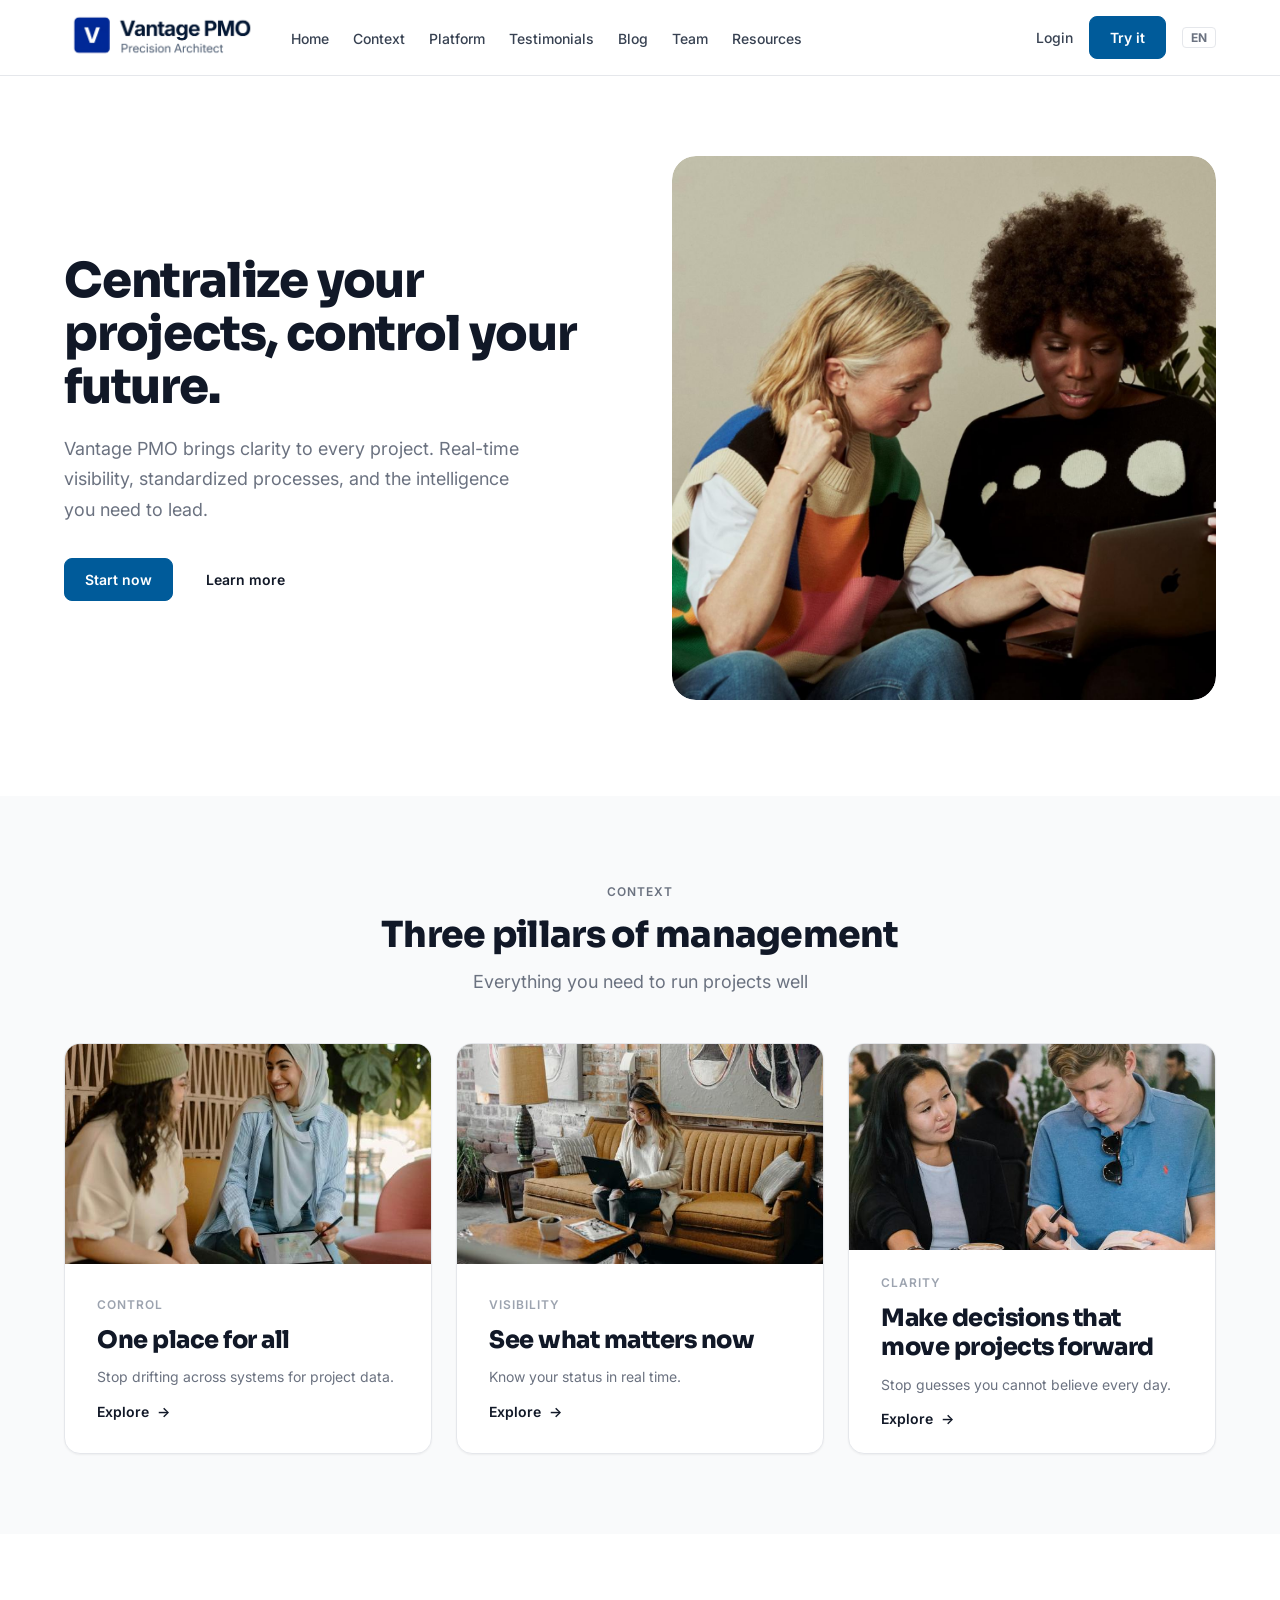
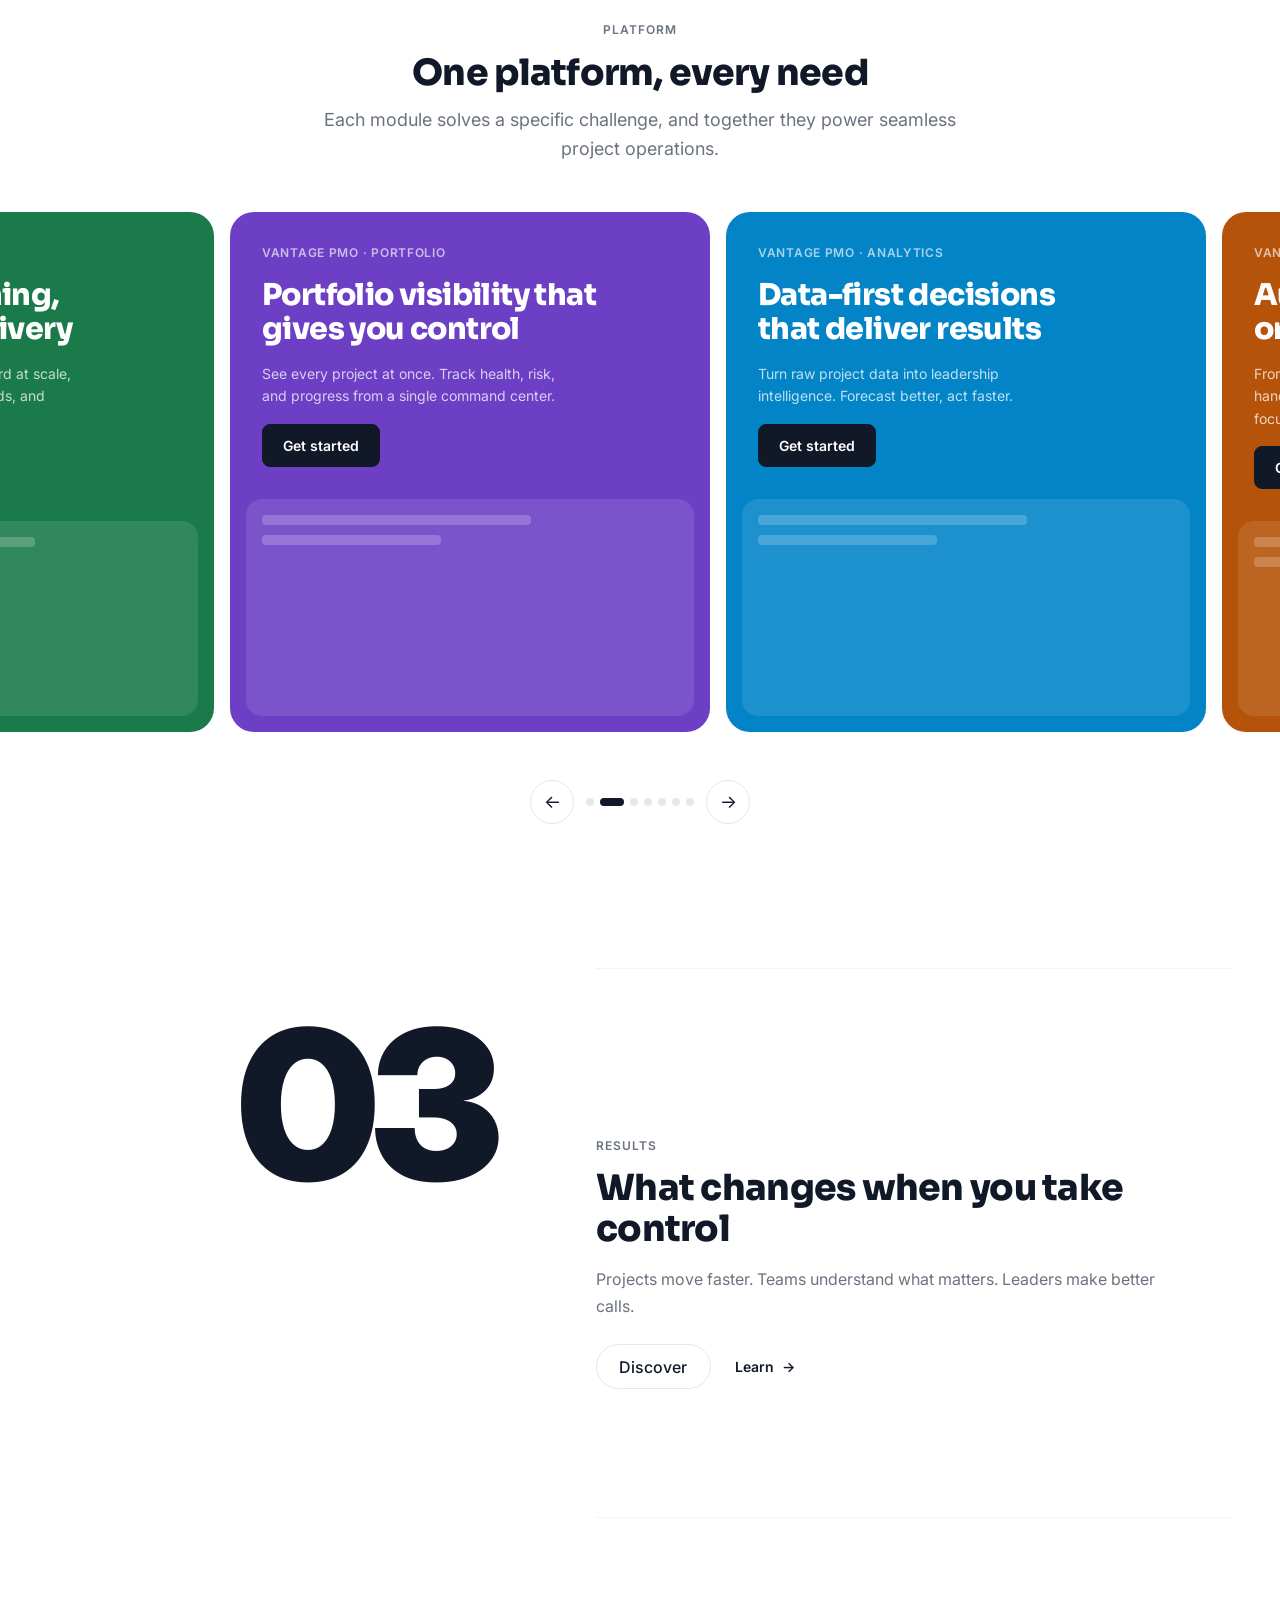
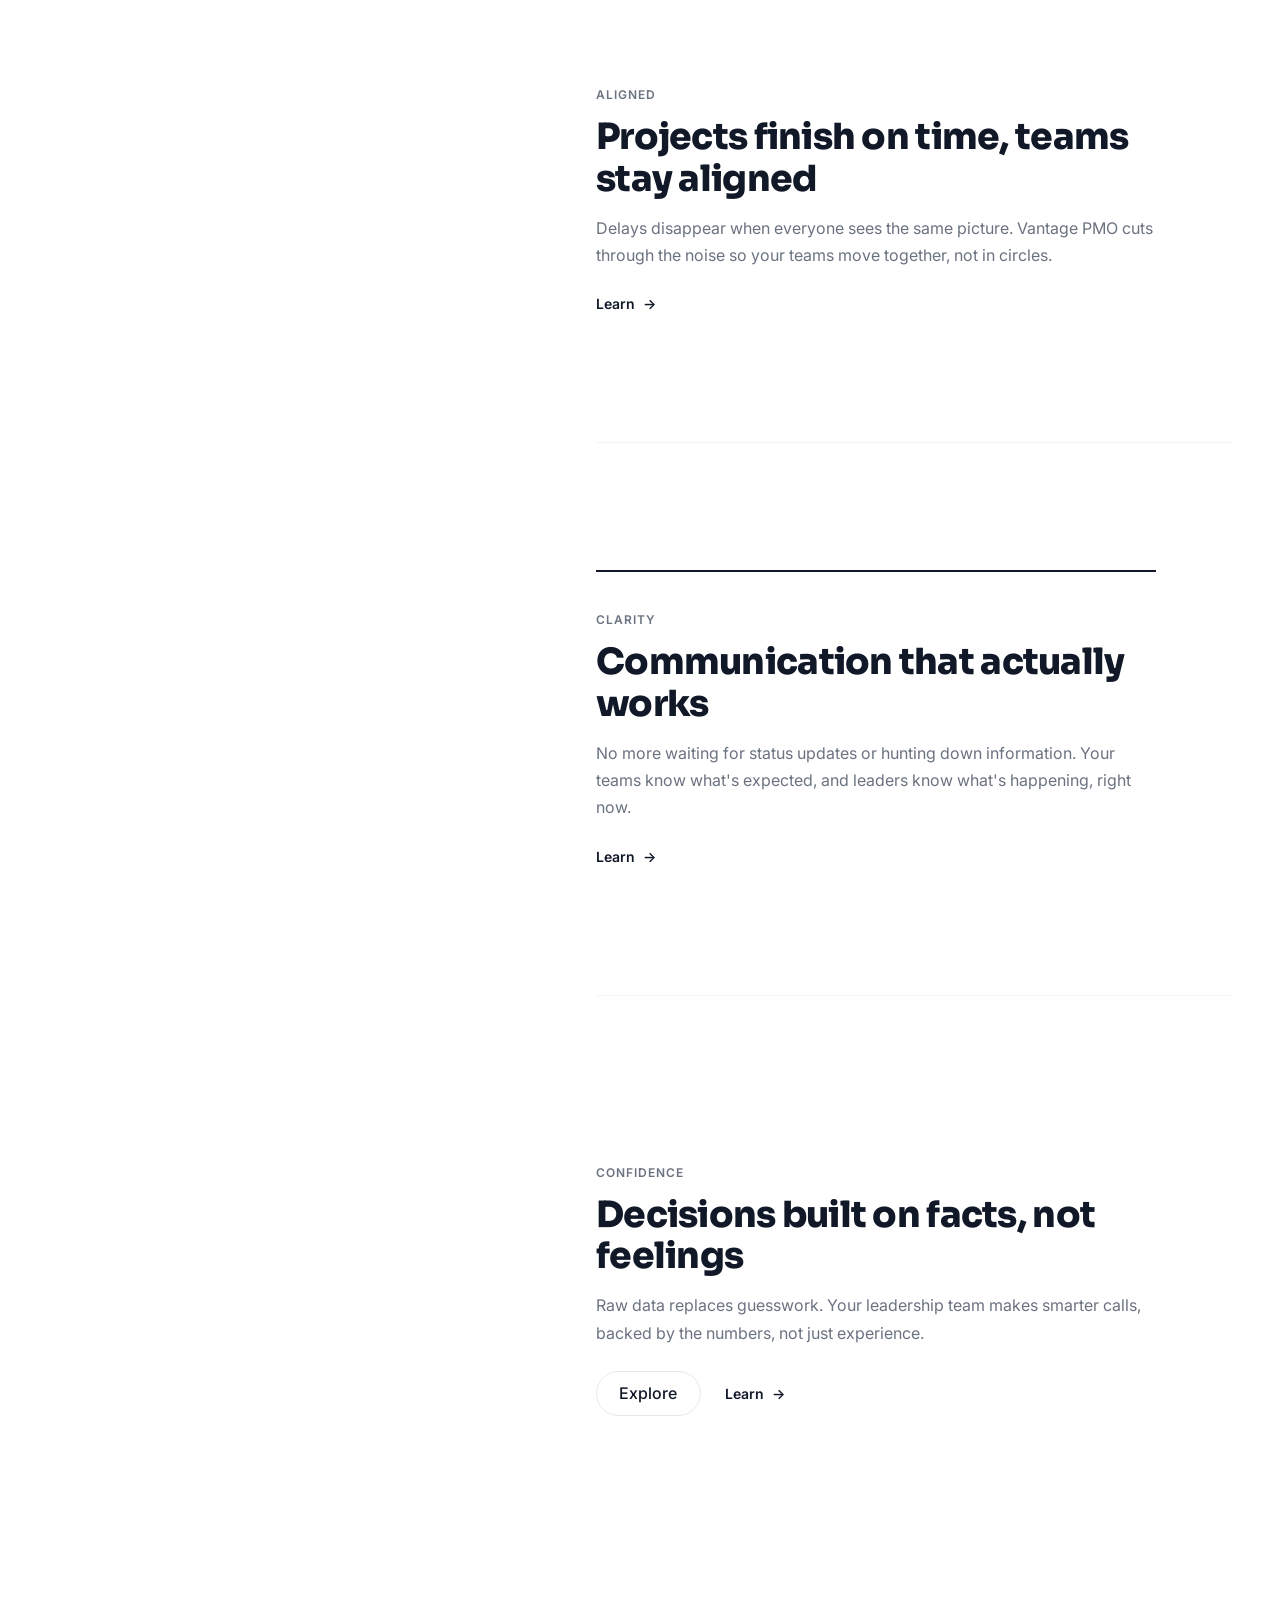
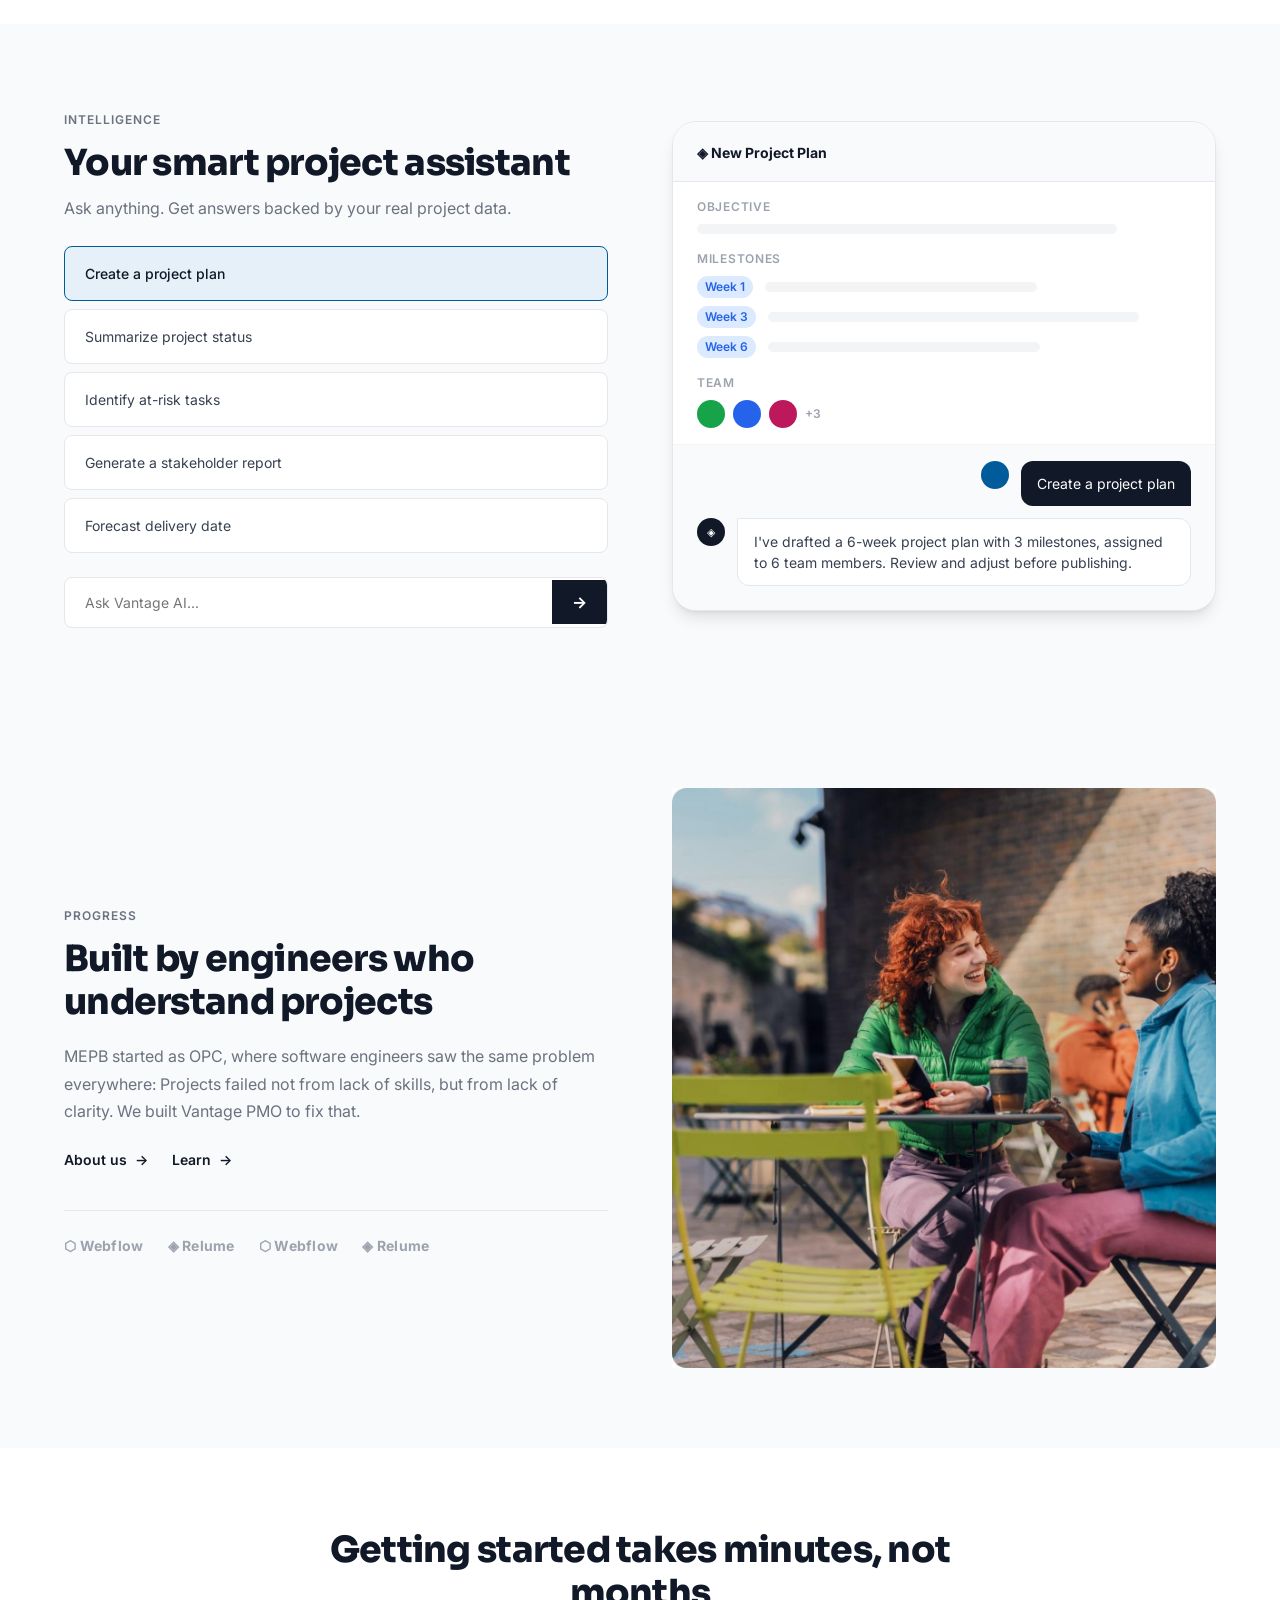
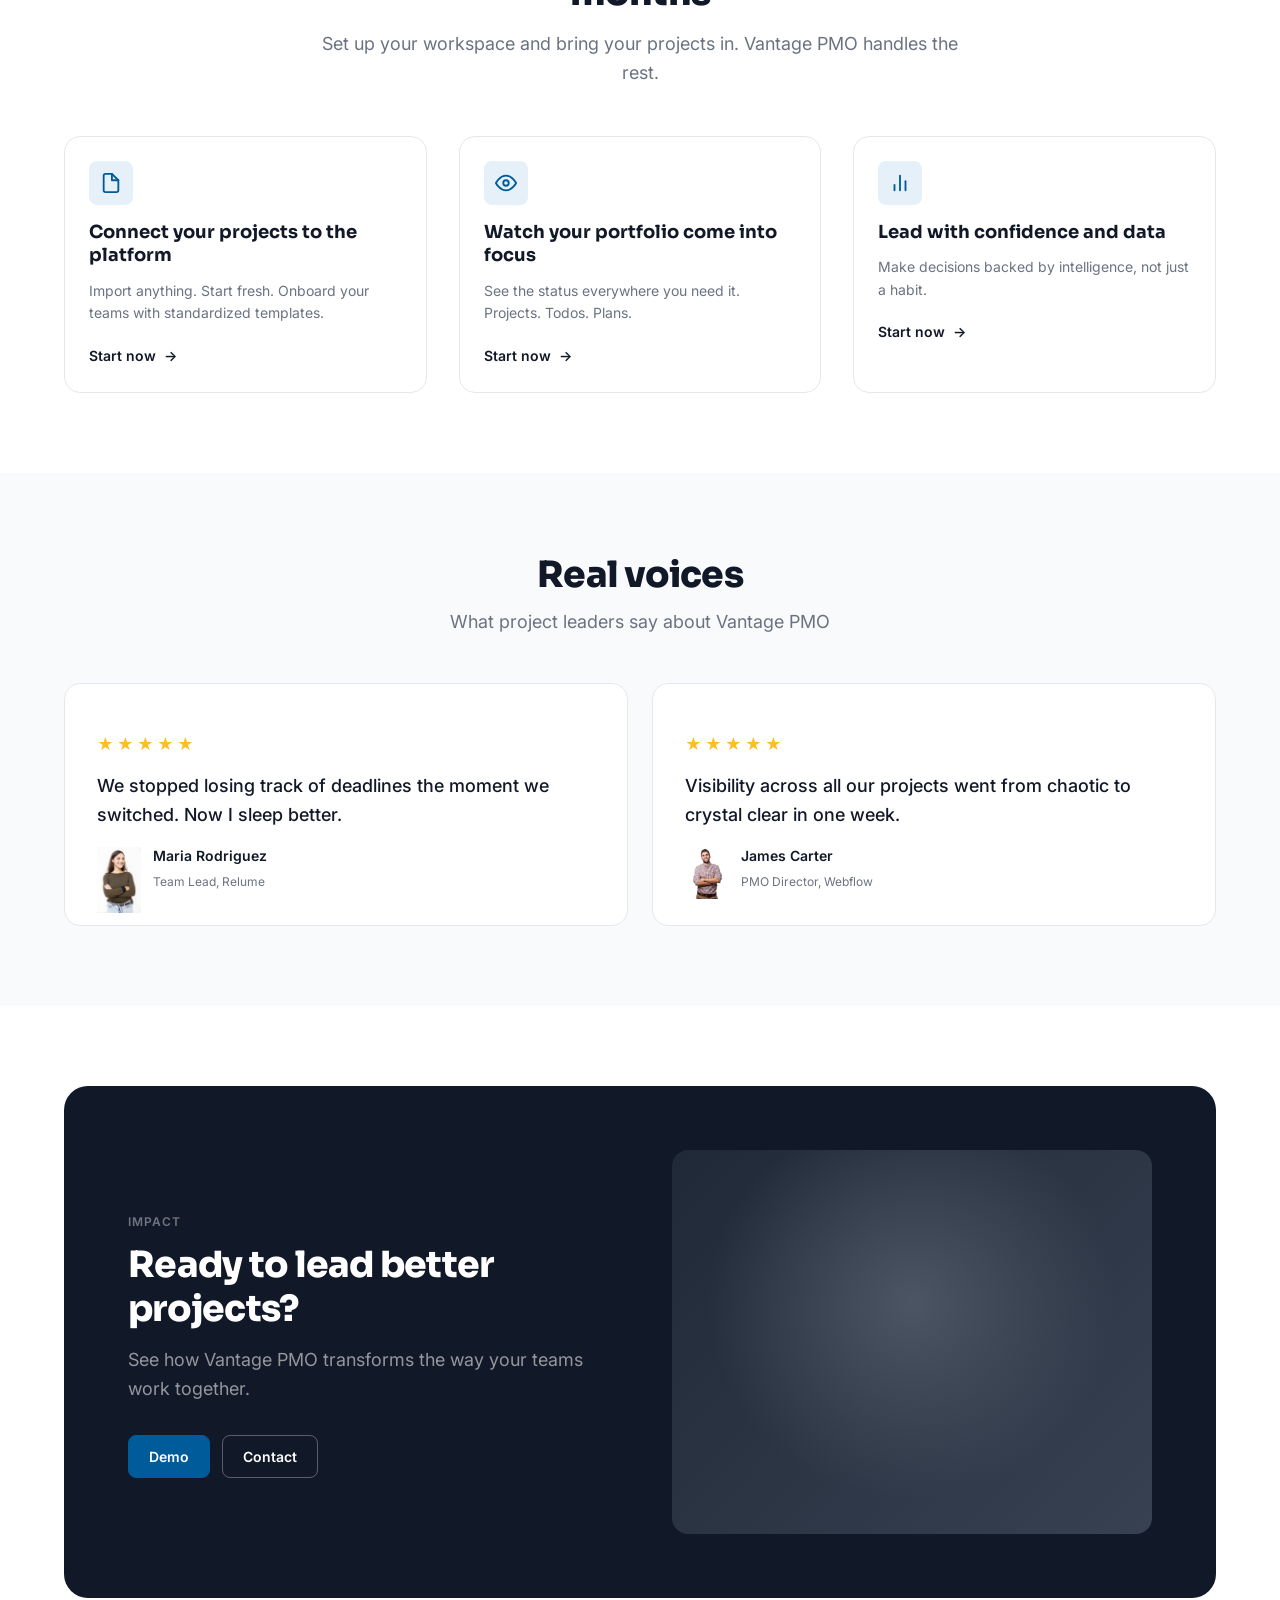
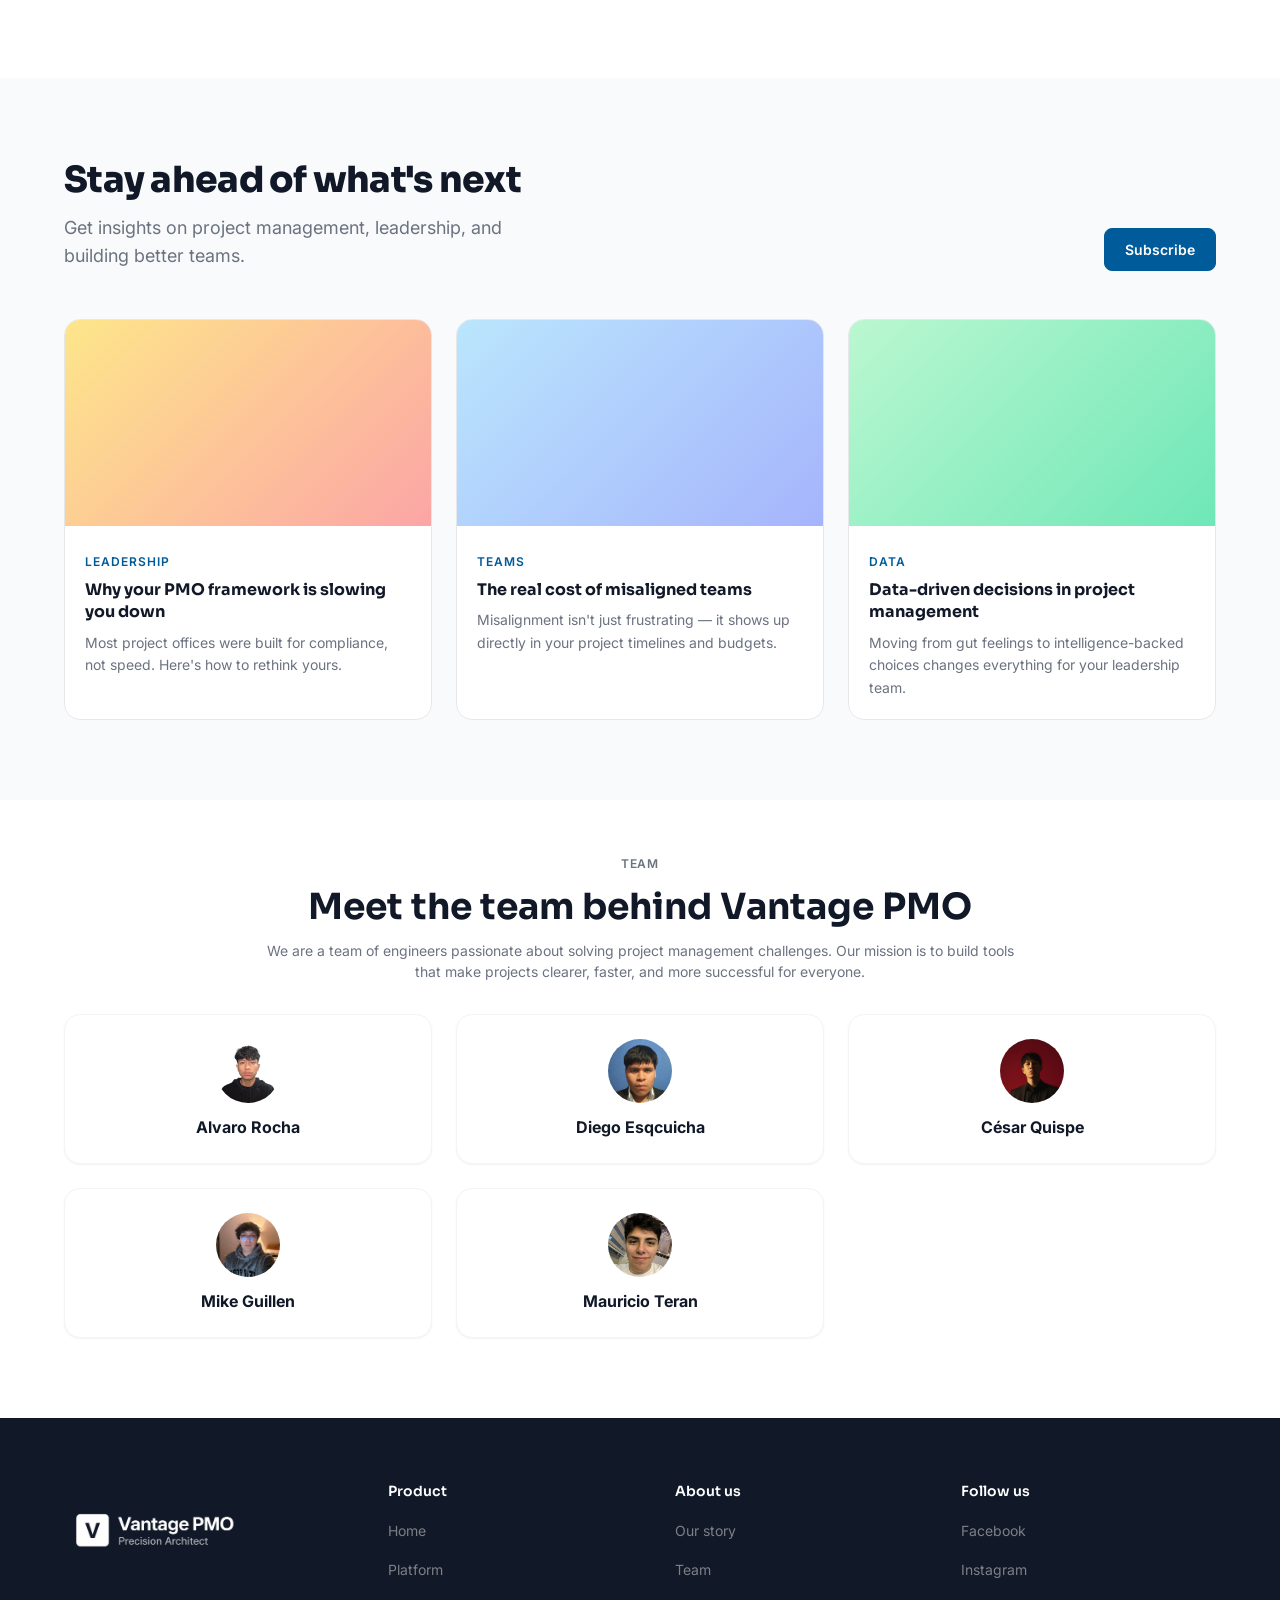
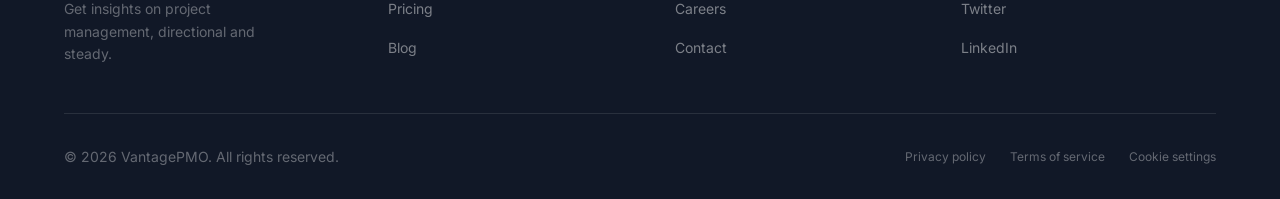
==== index.html @ c8c573f2 "refactor: update testimonial images and remove logo text" ====
<!DOCTYPE html>
<html lang="en">
<head>
  <meta charset="UTF-8" />
  <meta name="viewport" content="width=device-width, initial-scale=1.0" />
  <title data-i18n="meta.title">Vantage PMO – Centralize your projects</title>
  <meta name="description" data-i18n="meta.description"
        content="Vantage PMO brings clarity to every project." />

  <!-- Fuente -->
  <link rel="preconnect" href="https://fonts.googleapis.com" />
  <link rel="preconnect" href="https://fonts.gstatic.com" crossorigin />
  <link href="https://fonts.googleapis.com/css2?family=Sora:wght@300;400;500;600;700;800&family=Inter:wght@300;400;500;600;700;800;900&display=swap"
        rel="stylesheet" />

  <link rel="stylesheet" href="public/styles/style.css" />
</head>
<body>

  <!-- ============================================================
       DOMINIO: nav
       ============================================================ -->
  <header class="nav" id="nav">
    <div class="container">
      <div class="nav__inner">

        <a href="/" class="nav__logo" aria-label="Vantage PMO">
          <img src="public/assets/images/logo/light-logo.png" alt="Vantage PMO" class="nav__logo-img" />
        </a>

        <nav class="nav__menu" aria-label="Main navigation">
          <ul class="nav__list">
            <li><a href="#hero" class="nav__link" data-i18n="nav.home">Home</a></li>
            <li><a href="#pillars" class="nav__link" data-i18n="nav.context">Context</a></li>
            <li><a href="#products" class="nav__link" data-i18n="nav.platform">Platform</a></li>
            <li><a href="#testimonials" class="nav__link" data-i18n="nav.testimonials">Testimonials</a></li>
            <li><a href="#blog" class="nav__link" data-i18n="nav.blog">Blog</a></li>
            <li><a href="#team" class="nav__link" data-i18n="nav.team">Team</a></li>
            <li><a href="#cta" class="nav__link" data-i18n="nav.resources">Resources</a></li>
          </ul>
        </nav>

        <div class="nav__actions">
          <a href="#" class="nav__login" data-i18n="nav.login">Login</a>
          <a href="#" class="btn btn--primary" data-i18n="nav.cta">Try it</a>
          <button class="nav__lang" id="langSwitcher" aria-label="Switch language">EN</button>
          <button class="nav__toggle" aria-label="Toggle menu" aria-expanded="false">
            <span></span><span></span><span></span>
          </button>
        </div>

      </div>
    </div>
  </header>

  <main>

    <!-- ============================================================
         DOMINIO: hero
         ============================================================ -->
    <section class="hero" id="hero" aria-labelledby="hero-heading">
      <div class="container">
        <div class="hero__inner">

          <div class="hero__content">
            <h1 class="hero__heading" id="hero-heading" data-i18n="hero.heading">
              Centralize your projects, control your future.
            </h1>
            <p class="hero__subheading" data-i18n="hero.subheading">
              Vantage PMO brings clarity to every project. Real-time visibility,
              standardized processes, and the intelligence you need to lead.
            </p>
            <div class="hero__actions">
              <a href="#onboarding" class="btn btn--green" data-i18n="hero.cta_primary">Start now</a>
              <a href="#pillars"    class="btn btn--ghost" data-i18n="hero.cta_secondary">Learn more</a>
            </div>
          </div>

          <div class="hero__media">
            <div class="hero__image">
              <img src="public/assets/images/hero/hero.png" alt="Project management dashboard" />
            </div>
          </div>

        </div>
      </div>
    </section>

    <!-- ============================================================
         DOMINIO: pillars
         ============================================================ -->
    <section class="pillars" id="pillars" aria-labelledby="pillars-heading">
      <div class="container">

        <div class="pillars__header">
          <span class="label" data-i18n="pillars.label">Context</span>
          <h2 class="pillars__heading" id="pillars-heading" data-i18n="pillars.heading">
            Three pillars of management
          </h2>
          <p class="pillars__subheading" data-i18n="pillars.subheading">
            Everything you need to run projects well
          </p>
        </div>

        <div class="pillars__grid">

          <article class="pillar-card">
            <div class="pillar-card__image pillar-card__image--1">
              <img src="public/assets/images/pillars/pillar-01.png" alt="Control" />
            </div>
            <div class="pillar-card__body">
              <span class="pillar-card__label" data-i18n="pillars.card1.label">Control</span>
              <h3 class="pillar-card__title" data-i18n="pillars.card1.title">One place for all</h3>
              <p  class="pillar-card__text"  data-i18n="pillars.card1.text">
                Stop drifting across systems for project data.
              </p>
              <a href="#" class="link-arrow" data-i18n="pillars.card1.cta">Explore</a>
            </div>
          </article>

          <article class="pillar-card">
            <div class="pillar-card__image pillar-card__image--2">
              <img src="public/assets/images/pillars/pillar-02.png" alt="Visibility" />
            </div>
            <div class="pillar-card__body">
              <span class="pillar-card__label" data-i18n="pillars.card2.label">Visibility</span>
              <h3 class="pillar-card__title" data-i18n="pillars.card2.title">See what matters now</h3>
              <p  class="pillar-card__text"  data-i18n="pillars.card2.text">
                Know your status in real time.
              </p>
              <a href="#" class="link-arrow" data-i18n="pillars.card2.cta">Explore</a>
            </div>
          </article>

          <article class="pillar-card">
            <div class="pillar-card__image pillar-card__image--3">
              <img src="public/assets/images/pillars/pillar-03.png" alt="Clarity" />
            </div>
            <div class="pillar-card__body">
              <span class="pillar-card__label" data-i18n="pillars.card3.label">Clarity</span>
              <h3 class="pillar-card__title" data-i18n="pillars.card3.title">
                Make decisions that move projects forward
              </h3>
              <p  class="pillar-card__text"  data-i18n="pillars.card3.text">
                Stop guesses you cannot believe every day.
              </p>
              <a href="#" class="link-arrow" data-i18n="pillars.card3.cta">Explore</a>
            </div>
          </article>

        </div>
      </div>
    </section>

    <!-- ============================================================
         DOMINIO: products
         ============================================================ -->
    <section class="products" id="products">
      <div class="container">
        <div class="products__header">
          <span class="label" data-i18n="products.label">Platform</span>
          <h2 class="products__heading" data-i18n="products.heading">One platform, every need</h2>
          <p class="products__subheading" data-i18n="products.subheading">
            Each module solves a specific challenge, and together they power seamless project operations.
          </p>
        </div>
      </div>

      <div class="products__track-wrap">
        <div class="products__track">

          <article class="product-card product-card--green">
            <div class="product-card__inner">
              <span class="product-card__tag" data-i18n="products.card1.tag">Vantage PMO &middot; Projects</span>
              <h3 class="product-card__heading" data-i18n="products.card1.heading">
                AI-driven planning, execution &amp; delivery
              </h3>
              <p class="product-card__text" data-i18n="products.card1.text">
                Drive projects and processes forward at scale, with intelligence that executes, builds, and automates for you.
              </p>
              <a href="#" class="btn btn--dark" data-i18n="products.card1.cta">Get started</a>
            </div>
            <div class="product-card__visual" aria-hidden="true"></div>
          </article>

          <article class="product-card product-card--purple">
            <div class="product-card__inner">
              <span class="product-card__tag" data-i18n="products.card2.tag">Vantage PMO &middot; Portfolio</span>
              <h3 class="product-card__heading" data-i18n="products.card2.heading">
                Portfolio visibility that gives you control
              </h3>
              <p class="product-card__text" data-i18n="products.card2.text">
                See every project at once. Track health, risk, and progress from a single command center.
              </p>
              <a href="#" class="btn btn--dark" data-i18n="products.card2.cta">Get started</a>
            </div>
            <div class="product-card__visual" aria-hidden="true"></div>
          </article>

          <article class="product-card product-card--cyan">
            <div class="product-card__inner">
              <span class="product-card__tag" data-i18n="products.card3.tag">Vantage PMO &middot; Analytics</span>
              <h3 class="product-card__heading" data-i18n="products.card3.heading">
                Data-first decisions that deliver results
              </h3>
              <p class="product-card__text" data-i18n="products.card3.text">
                Turn raw project data into leadership intelligence. Forecast better, act faster.
              </p>
              <a href="#" class="btn btn--dark" data-i18n="products.card3.cta">Get started</a>
            </div>
            <div class="product-card__visual" aria-hidden="true"></div>
          </article>

          <article class="product-card product-card--amber">
            <div class="product-card__inner">
              <span class="product-card__tag" data-i18n="products.card4.tag">Vantage PMO &middot; Automation</span>
              <h3 class="product-card__heading" data-i18n="products.card4.heading">
                Automate the work no one wants to do
              </h3>
              <p class="product-card__text" data-i18n="products.card4.text">
                From reminders to reports, let smart automation handle the repetitive tasks so your team can focus on what matters.
              </p>
              <a href="#" class="btn btn--dark" data-i18n="products.card4.cta">Get started</a>
            </div>
            <div class="product-card__visual" aria-hidden="true"></div>
          </article>

          <article class="product-card product-card--rose">
            <div class="product-card__inner">
              <span class="product-card__tag" data-i18n="products.card5.tag">Vantage PMO &middot; Resources</span>
              <h3 class="product-card__heading" data-i18n="products.card5.heading">
                Right people on the right projects
              </h3>
              <p class="product-card__text" data-i18n="products.card5.text">
                Track capacity, allocate resources intelligently, and prevent burnout before it starts.
              </p>
              <a href="#" class="btn btn--dark" data-i18n="products.card5.cta">Get started</a>
            </div>
            <div class="product-card__visual" aria-hidden="true"></div>
          </article>

          <article class="product-card product-card--slate">
            <div class="product-card__inner">
              <span class="product-card__tag" data-i18n="products.card6.tag">Vantage PMO &middot; Reporting</span>
              <h3 class="product-card__heading" data-i18n="products.card6.heading">
                Reports that actually get read
              </h3>
              <p class="product-card__text" data-i18n="products.card6.text">
                Auto-generated stakeholder reports with the metrics that matter — delivered on your schedule.
              </p>
              <a href="#" class="btn btn--dark" data-i18n="products.card6.cta">Get started</a>
            </div>
            <div class="product-card__visual" aria-hidden="true"></div>
          </article>

          <article class="product-card product-card--indigo">
            <div class="product-card__inner">
              <span class="product-card__tag" data-i18n="products.card7.tag">Vantage PMO &middot; Integrations</span>
              <h3 class="product-card__heading" data-i18n="products.card7.heading">
                Connect every tool your team already uses
              </h3>
              <p class="product-card__text" data-i18n="products.card7.text">
                Native integrations with Jira, Slack, Teams, and 40+ tools. One source of truth, zero friction.
              </p>
              <a href="#" class="btn btn--dark" data-i18n="products.card7.cta">Get started</a>
            </div>
            <div class="product-card__visual" aria-hidden="true"></div>
          </article>

        </div>

        <div class="products__nav">
          <button class="products__nav-btn" id="productsPrev" aria-label="Previous">&larr;</button>
          <div class="products__dots" id="productsDots"></div>
          <button class="products__nav-btn" id="productsNext" aria-label="Next">&rarr;</button>
        </div>
      </div>
    </section>

    <!-- ============================================================
         DOMINIO: features
         ============================================================ -->
    <section class="features" id="features">
      <div class="features__layout">

          <!-- Número sticky izquierdo -->
          <div class="features__sticky">
            <div class="features__num-wrap" aria-hidden="true">
              <span class="features__num is-active">01</span>
              <span class="features__num">02</span>
              <span class="features__num">03</span>
              <span class="features__num">04</span>
            </div>
          </div>

          <!-- Items que hacen scroll -->
          <div class="features__items">

            <div class="feature-item" data-index="0">
              <div class="feature-item__body">
                <span class="label" data-i18n="features.f1.label">Results</span>
                <h2 class="feature-item__title" data-i18n="features.f1.title">
                  What changes when you take control
                </h2>
                <p class="feature-item__text" data-i18n="features.f1.text">
                  Projects move faster. Teams understand what matters. Leaders make better calls.
                </p>
                <div class="feature-item__links">
                  <a href="#" class="link-arrow link-pill" data-i18n="features.f1.cta1">Discover</a>
                  <a href="#" class="link-arrow" data-i18n="features.f1.cta2">Learn</a>
                </div>
              </div>
            </div>

            <div class="feature-item" data-index="1">
              <div class="feature-item__body">
                <span class="label" data-i18n="features.f2.label">Aligned</span>
                <h2 class="feature-item__title" data-i18n="features.f2.title">
                  Projects finish on time, teams stay aligned
                </h2>
                <p class="feature-item__text" data-i18n="features.f2.text">
                  Delays disappear when everyone sees the same picture. Vantage PMO cuts
                  through the noise so your teams move together, not in circles.
                </p>
                <div class="feature-item__links">
                  <a href="#" class="link-arrow" data-i18n="features.f2.cta1">Learn</a>
                </div>
              </div>
            </div>

            <div class="feature-item" data-index="2">
              <div class="feature-item__body">
                <span class="label" data-i18n="features.f3.label">Clarity</span>
                <h2 class="feature-item__title" data-i18n="features.f3.title">
                  Communication that actually works
                </h2>
                <p class="feature-item__text" data-i18n="features.f3.text">
                  No more waiting for status updates or hunting down information. Your teams
                  know what's expected, and leaders know what's happening, right now.
                </p>
                <div class="feature-item__links">
                  <a href="#" class="link-arrow" data-i18n="features.f3.cta1">Learn</a>
                </div>
              </div>
            </div>

            <div class="feature-item" data-index="3">
              <div class="feature-item__body">
                <span class="label" data-i18n="features.f4.label">Confidence</span>
                <h2 class="feature-item__title" data-i18n="features.f4.title">
                  Decisions built on facts, not feelings
                </h2>
                <p class="feature-item__text" data-i18n="features.f4.text">
                  Raw data replaces guesswork. Your leadership team makes smarter calls,
                  backed by the numbers, not just experience.
                </p>
                <div class="feature-item__links">
                  <a href="#" class="link-arrow link-pill" data-i18n="features.f4.cta1">Explore</a>
                  <a href="#" class="link-arrow" data-i18n="features.f4.cta2">Learn</a>
                </div>
              </div>
            </div>

          </div><!-- /.features__items -->
        </div><!-- /.features__layout -->
    </section>

    <!-- ============================================================
         DOMINIO: ai
         ============================================================ -->
    <section class="ai-section" id="ai">
      <div class="container">
        <div class="ai-section__inner">

          <!-- Izquierda: prompts -->
          <div class="ai-section__left">
            <span class="label" data-i18n="ai.label">Intelligence</span>
            <h2 class="ai-section__heading" data-i18n="ai.heading">Your smart project assistant</h2>
            <p class="ai-section__subheading" data-i18n="ai.subheading">
              Ask anything. Get answers backed by your real project data.
            </p>

            <div class="ai-section__prompts">
              <div class="ai-prompt ai-prompt--active" data-panel="0"><span data-i18n="ai.prompt1">Create a project plan</span></div>
              <div class="ai-prompt" data-panel="1"><span data-i18n="ai.prompt2">Summarize project status</span></div>
              <div class="ai-prompt" data-panel="2"><span data-i18n="ai.prompt3">Identify at-risk tasks</span></div>
              <div class="ai-prompt" data-panel="3"><span data-i18n="ai.prompt4">Generate a stakeholder report</span></div>
              <div class="ai-prompt" data-panel="4"><span data-i18n="ai.prompt5">Forecast delivery date</span></div>
            </div>

            <div class="ai-section__input">
              <input type="text" data-i18n-placeholder="ai.input" placeholder="Ask Vantage AI..." aria-label="Ask AI" />
              <button class="ai-section__send" aria-label="Send">&rarr;</button>
            </div>
          </div>

          <!-- Derecha: mockups por prompt -->
          <div class="ai-section__right">

            <!-- Panel 0: Create a project plan -->
            <div class="ai-mockup ai-panel ai-panel--active" data-panel="0">
              <div class="ai-mockup__header">
                <span class="ai-mockup__title">&#x25C8; New Project Plan</span>
              </div>
              <div class="ai-mockup__plan">
                <div class="ai-plan__section">
                  <span class="ai-plan__label">Objective</span>
                  <div class="ai-plan__line ai-plan__line--wide"></div>
                </div>
                <div class="ai-plan__section">
                  <span class="ai-plan__label">Milestones</span>
                  <div class="ai-plan__milestone"><span class="ai-badge ai-badge--blue">Week 1</span><div class="ai-plan__line ai-plan__line--mid"></div></div>
                  <div class="ai-plan__milestone"><span class="ai-badge ai-badge--blue">Week 3</span><div class="ai-plan__line ai-plan__line--long"></div></div>
                  <div class="ai-plan__milestone"><span class="ai-badge ai-badge--blue">Week 6</span><div class="ai-plan__line ai-plan__line--mid"></div></div>
                </div>
                <div class="ai-plan__section">
                  <span class="ai-plan__label">Team</span>
                  <div class="ai-plan__avatars">
                    <div class="ai-avatar ai-avatar--green"></div>
                    <div class="ai-avatar ai-avatar--blue"></div>
                    <div class="ai-avatar ai-avatar--rose"></div>
                    <span class="ai-plan__more">+3</span>
                  </div>
                </div>
              </div>
              <div class="ai-mockup__chat">
                <div class="ai-chat-bubble ai-chat-bubble--user">
                  <span data-i18n="ai.prompt1">Create a project plan</span>
                  <div class="ai-chat-avatar"></div>
                </div>
                <div class="ai-chat-bubble ai-chat-bubble--ai">
                  <div class="ai-chat-icon">&#x25C8;</div>
                  <p>I've drafted a 6-week project plan with 3 milestones, assigned to 6 team members. Review and adjust before publishing.</p>
                </div>
              </div>
            </div>

            <!-- Panel 1: Summarize project status -->
            <div class="ai-mockup ai-panel" data-panel="1">
              <div class="ai-mockup__header">
                <span class="ai-mockup__title">Project Portfolio</span>
              </div>
              <div class="ai-mockup__table">
                <div class="ai-mockup__row ai-mockup__row--head">
                  <span>Project</span><span>Health</span><span>Progress</span><span>Status</span>
                </div>
                <div class="ai-mockup__row">
                  <span>Alpha Launch</span>
                  <span class="ai-badge ai-badge--green">On track</span>
                  <div class="ai-progress"><div style="width:78%"></div></div>
                  <span class="ai-badge ai-badge--blue">Active</span>
                </div>
                <div class="ai-mockup__row">
                  <span>Beta Rollout</span>
                  <span class="ai-badge ai-badge--red">At risk</span>
                  <div class="ai-progress"><div style="width:42%"></div></div>
                  <span class="ai-badge ai-badge--orange">Delayed</span>
                </div>
                <div class="ai-mockup__row">
                  <span>Q3 Migration</span>
                  <span class="ai-badge ai-badge--green">On track</span>
                  <div class="ai-progress"><div style="width:91%"></div></div>
                  <span class="ai-badge ai-badge--blue">Active</span>
                </div>
                <div class="ai-mockup__row">
                  <span>CRM Update</span>
                  <span class="ai-badge ai-badge--yellow">Medium</span>
                  <div class="ai-progress"><div style="width:55%"></div></div>
                  <span class="ai-badge ai-badge--blue">Active</span>
                </div>
              </div>
              <div class="ai-mockup__chat">
                <div class="ai-chat-bubble ai-chat-bubble--user">
                  <span data-i18n="ai.prompt2">Summarize project status</span>
                  <div class="ai-chat-avatar"></div>
                </div>
                <div class="ai-chat-bubble ai-chat-bubble--ai">
                  <div class="ai-chat-icon">&#x25C8;</div>
                  <p>3 of 4 projects are on track. Beta Rollout is flagged at-risk with 42% progress and a delayed status. Recommend immediate review.</p>
                </div>
              </div>
            </div>

            <!-- Panel 2: Identify at-risk tasks -->
            <div class="ai-mockup ai-panel" data-panel="2">
              <div class="ai-mockup__header">
                <span class="ai-mockup__title">&#x26A0; At-Risk Tasks</span>
              </div>
              <div class="ai-mockup__table">
                <div class="ai-mockup__row ai-mockup__row--head">
                  <span>Task</span><span>Owner</span><span>Due</span><span>Risk</span>
                </div>
                <div class="ai-mockup__row">
                  <span>API Integration</span>
                  <div class="ai-avatar ai-avatar--green"></div>
                  <span>Apr 28</span>
                  <span class="ai-badge ai-badge--red">High</span>
                </div>
                <div class="ai-mockup__row">
                  <span>UI Handoff</span>
                  <div class="ai-avatar ai-avatar--blue"></div>
                  <span>May 02</span>
                  <span class="ai-badge ai-badge--orange">Medium</span>
                </div>
                <div class="ai-mockup__row">
                  <span>QA Testing</span>
                  <div class="ai-avatar ai-avatar--rose"></div>
                  <span>May 05</span>
                  <span class="ai-badge ai-badge--red">High</span>
                </div>
                <div class="ai-mockup__row">
                  <span>Stakeholder Review</span>
                  <div class="ai-avatar ai-avatar--amber"></div>
                  <span>May 10</span>
                  <span class="ai-badge ai-badge--yellow">Low</span>
                </div>
              </div>
              <div class="ai-mockup__chat">
                <div class="ai-chat-bubble ai-chat-bubble--user">
                  <span data-i18n="ai.prompt3">Identify at-risk tasks</span>
                  <div class="ai-chat-avatar"></div>
                </div>
                <div class="ai-chat-bubble ai-chat-bubble--ai">
                  <div class="ai-chat-icon">&#x25C8;</div>
                  <p>Found 2 high-risk tasks: API Integration (Apr 28) and QA Testing (May 5). Both are overdue relative to planned progress.</p>
                </div>
              </div>
            </div>

            <!-- Panel 3: Generate a stakeholder report -->
            <div class="ai-mockup ai-panel" data-panel="3">
              <div class="ai-mockup__header">
                <span class="ai-mockup__title">&#x1F4CB; Stakeholder Report · Q2 2026</span>
              </div>
              <div class="ai-mockup__report">
                <div class="ai-report__kpis">
                  <div class="ai-kpi"><span class="ai-kpi__num">12</span><span class="ai-kpi__label">Active Projects</span></div>
                  <div class="ai-kpi"><span class="ai-kpi__num ai-kpi__num--green">87%</span><span class="ai-kpi__label">On Schedule</span></div>
                  <div class="ai-kpi"><span class="ai-kpi__num ai-kpi__num--red">3</span><span class="ai-kpi__label">At Risk</span></div>
                </div>
                <div class="ai-report__bars">
                  <div class="ai-report__bar-row"><span>Alpha</span><div class="ai-progress"><div style="width:78%"></div></div><span>78%</span></div>
                  <div class="ai-report__bar-row"><span>Beta</span><div class="ai-progress"><div style="width:42%;background:#ef4444"></div></div><span>42%</span></div>
                  <div class="ai-report__bar-row"><span>Migration</span><div class="ai-progress"><div style="width:91%"></div></div><span>91%</span></div>
                </div>
              </div>
              <div class="ai-mockup__chat">
                <div class="ai-chat-bubble ai-chat-bubble--user">
                  <span data-i18n="ai.prompt4">Generate a stakeholder report</span>
                  <div class="ai-chat-avatar"></div>
                </div>
                <div class="ai-chat-bubble ai-chat-bubble--ai">
                  <div class="ai-chat-icon">&#x25C8;</div>
                  <p>Q2 report generated: 12 active projects, 87% on schedule, 3 flagged at-risk. Ready to export as PDF.</p>
                </div>
              </div>
            </div>

            <!-- Panel 4: Forecast delivery date -->
            <div class="ai-mockup ai-panel" data-panel="4">
              <div class="ai-mockup__header">
                <span class="ai-mockup__title">&#x1F4C5; Delivery Forecast</span>
              </div>
              <div class="ai-mockup__forecast">
                <div class="ai-forecast__timeline">
                  <div class="ai-forecast__row">
                    <span>Alpha Launch</span>
                    <div class="ai-forecast__bar"><div class="ai-forecast__fill ai-forecast__fill--green" style="width:80%"></div><span class="ai-forecast__date">May 12</span></div>
                  </div>
                  <div class="ai-forecast__row">
                    <span>Beta Rollout</span>
                    <div class="ai-forecast__bar"><div class="ai-forecast__fill ai-forecast__fill--red" style="width:55%"></div><span class="ai-forecast__date">Jun 03 ⚠</span></div>
                  </div>
                  <div class="ai-forecast__row">
                    <span>Q3 Migration</span>
                    <div class="ai-forecast__bar"><div class="ai-forecast__fill ai-forecast__fill--green" style="width:92%"></div><span class="ai-forecast__date">Apr 30</span></div>
                  </div>
                  <div class="ai-forecast__row">
                    <span>CRM Update</span>
                    <div class="ai-forecast__bar"><div class="ai-forecast__fill ai-forecast__fill--yellow" style="width:60%"></div><span class="ai-forecast__date">May 28</span></div>
                  </div>
                </div>
              </div>
              <div class="ai-mockup__chat">
                <div class="ai-chat-bubble ai-chat-bubble--user">
                  <span data-i18n="ai.prompt5">Forecast delivery date</span>
                  <div class="ai-chat-avatar"></div>
                </div>
                <div class="ai-chat-bubble ai-chat-bubble--ai">
                  <div class="ai-chat-icon">&#x25C8;</div>
                  <p>Beta Rollout is at risk of missing its target. Based on current velocity, delivery is projected for Jun 3 — 12 days late.</p>
                </div>
              </div>
            </div>

          </div><!-- /.ai-section__right -->
      </div>
    </section>

    <!-- ============================================================
         DOMINIO: about
         ============================================================ -->
    <section class="about" id="about" aria-labelledby="about-heading">
      <div class="container">
        <div class="about__inner">

          <div class="about__content">
            <span class="label" data-i18n="about.label">Progress</span>
            <h2 class="about__heading" id="about-heading" data-i18n="about.heading">
              Built by engineers who understand projects
            </h2>
            <p class="about__text" data-i18n="about.text">
              MEPB started as OPC, where software engineers saw the same problem everywhere:
              Projects failed not from lack of skills, but from lack of clarity. We built
              Vantage PMO to fix that.
            </p>
            <div class="about__links">
              <a href="#" class="link-arrow" data-i18n="about.cta1">About us</a>
              <a href="#" class="link-arrow" data-i18n="about.cta2">Learn</a>
            </div>
            <div class="about__logos" aria-label="Trusted by">
              <span class="about__logo-item">⬡ Webflow</span>
              <span class="about__logo-item">◈ Relume</span>
              <span class="about__logo-item">⬡ Webflow</span>
              <span class="about__logo-item">◈ Relume</span>
            </div>
          </div>

          <div class="about__media">
            <div class="about__image">
              <img src="public/assets/images/about/about.png" alt="Team working together" />
            </div>
          </div>

        </div>
      </div>
    </section>

    <!-- ============================================================
         DOMINIO: onboarding
         ============================================================ -->
    <section class="onboarding" id="onboarding" aria-labelledby="onboarding-heading">
      <div class="container">

        <div class="onboarding__header">
          <h2 class="onboarding__heading" id="onboarding-heading" data-i18n="onboarding.heading">
            Getting started takes minutes, not months
          </h2>
          <p class="onboarding__subheading" data-i18n="onboarding.subheading">
            Set up your workspace and bring your projects in. Vantage PMO handles the rest.
          </p>
        </div>

        <div class="onboarding__steps">

          <article class="step-card">
            <div class="step-card__icon" aria-hidden="true">
              <svg width="22" height="22" viewBox="0 0 24 24" fill="none"
                   xmlns="http://www.w3.org/2000/svg">
                <path d="M13 2H6a2 2 0 0 0-2 2v16a2 2 0 0 0 2 2h12a2 2 0 0 0 2-2V9z"
                      stroke="currentColor" stroke-width="2"
                      stroke-linecap="round" stroke-linejoin="round"/>
                <polyline points="13,2 13,9 20,9"
                          stroke="currentColor" stroke-width="2"
                          stroke-linecap="round" stroke-linejoin="round"/>
              </svg>
            </div>
            <h3 class="step-card__title" data-i18n="onboarding.step1.title">
              Connect your projects to the platform
            </h3>
            <p class="step-card__text" data-i18n="onboarding.step1.text">
              Import anything. Start fresh. Onboard your teams with standardized templates.
            </p>
            <a href="#" class="link-arrow" data-i18n="onboarding.step1.cta">Start now</a>
          </article>

          <article class="step-card">
            <div class="step-card__icon" aria-hidden="true">
              <svg width="22" height="22" viewBox="0 0 24 24" fill="none"
                   xmlns="http://www.w3.org/2000/svg">
                <path d="M1 12s4-8 11-8 11 8 11 8-4 8-11 8-11-8-11-8z"
                      stroke="currentColor" stroke-width="2"
                      stroke-linecap="round" stroke-linejoin="round"/>
                <circle cx="12" cy="12" r="3"
                        stroke="currentColor" stroke-width="2"/>
              </svg>
            </div>
            <h3 class="step-card__title" data-i18n="onboarding.step2.title">
              Watch your portfolio come into focus
            </h3>
            <p class="step-card__text" data-i18n="onboarding.step2.text">
              See the status everywhere you need it. Projects. Todos. Plans.
            </p>
            <a href="#" class="link-arrow" data-i18n="onboarding.step2.cta">Start now</a>
          </article>

          <article class="step-card">
            <div class="step-card__icon" aria-hidden="true">
              <svg width="22" height="22" viewBox="0 0 24 24" fill="none"
                   xmlns="http://www.w3.org/2000/svg">
                <line x1="18" y1="20" x2="18" y2="10"
                      stroke="currentColor" stroke-width="2" stroke-linecap="round"/>
                <line x1="12" y1="20" x2="12" y2="4"
                      stroke="currentColor" stroke-width="2" stroke-linecap="round"/>
                <line x1="6"  y1="20" x2="6"  y2="14"
                      stroke="currentColor" stroke-width="2" stroke-linecap="round"/>
              </svg>
            </div>
            <h3 class="step-card__title" data-i18n="onboarding.step3.title">
              Lead with confidence and data
            </h3>
            <p class="step-card__text" data-i18n="onboarding.step3.text">
              Make decisions backed by intelligence, not just a habit.
            </p>
            <a href="#" class="link-arrow" data-i18n="onboarding.step3.cta">Start now</a>
          </article>

        </div>
      </div>
    </section>

    <!-- ============================================================
         DOMINIO: testimonials
         ============================================================ -->
    <section class="testimonials" id="testimonials" aria-labelledby="testimonials-heading">
      <div class="container">

        <div class="testimonials__header">
          <h2 class="testimonials__heading" id="testimonials-heading"
              data-i18n="testimonials.heading">Real voices</h2>
          <p class="testimonials__subheading" data-i18n="testimonials.subheading">
            What project leaders say about Vantage PMO
          </p>
        </div>

        <div class="testimonials__grid">

          <article class="testimonial-card">
            <div class="testimonial-card__logo"></div>
            <div class="testimonial-card__stars" aria-label="5 out of 5 stars">★★★★★</div>
            <blockquote class="testimonial-card__quote" data-i18n="testimonials.t1.quote">
              We stopped losing track of deadlines the moment we switched. Now I sleep better.
            </blockquote>
            <div class="testimonial-card__author">
              <div class="testimonial-card__avatar">
                <img src="public/assets/images/testimonials/testimonial-2.jpeg" alt="Maria Rodriguez" />
              </div>
              <div>
                <strong class="testimonial-card__name"
                        data-i18n="testimonials.t1.name">Maria Rodriguez</strong>
                <span class="testimonial-card__role"
                      data-i18n="testimonials.t1.role">Team Lead, Relume</span>
              </div>
            </div>
          </article>

          <article class="testimonial-card">
            <div class="testimonial-card__logo"></div>
            <div class="testimonial-card__stars" aria-label="5 out of 5 stars">★★★★★</div>
            <blockquote class="testimonial-card__quote" data-i18n="testimonials.t2.quote">
              Visibility across all our projects went from chaotic to crystal clear in one week.
            </blockquote>
            <div class="testimonial-card__author">
              <div class="testimonial-card__avatar">
                <img src="public/assets/images/testimonials/testimonial-1.png" alt="James Carter" />
                  </div>
              <div>
                <strong class="testimonial-card__name"
                        data-i18n="testimonials.t2.name">James Carter</strong>
                <span class="testimonial-card__role"
                      data-i18n="testimonials.t2.role">PMO Director, Webflow</span>
              </div>
            </div>
          </article>

        </div>
      </div>
    </section>

    <!-- ============================================================
         DOMINIO: cta
         ============================================================ -->
    <section class="cta" id="cta" aria-labelledby="cta-heading">
      <div class="container">
        <div class="cta__inner">

          <div class="cta__content">
            <span class="cta__label" data-i18n="cta.label">Impact</span>
            <h2 class="cta__heading" id="cta-heading" data-i18n="cta.heading">
              Ready to lead better projects?
            </h2>
            <p class="cta__text" data-i18n="cta.text">
              See how Vantage PMO transforms the way your teams work together.
            </p>
            <div class="cta__actions">
              <a href="#" class="btn btn--green"         data-i18n="cta.cta1">Demo</a>
              <a href="#" class="btn btn--outline-white" data-i18n="cta.cta2">Contact</a>
            </div>
          </div>

          <div class="cta__media">
            <div class="cta__image" role="img" aria-label="Leader working outdoors"></div>
          </div>

        </div>
      </div>
    </section>

    <!-- ============================================================
         DOMINIO: blog
         ============================================================ -->
    <section class="blog" id="blog" aria-labelledby="blog-heading">
      <div class="container">

        <div class="blog__header">
          <div class="blog__header-text">
            <h2 class="blog__heading" id="blog-heading" data-i18n="blog.heading">
              Stay ahead of what's next
            </h2>
            <p class="blog__subheading" data-i18n="blog.subheading">
              Get insights on project management, leadership, and building better teams.
            </p>
          </div>
          <a href="#" class="btn btn--green" data-i18n="blog.cta">Subscribe</a>
        </div>

        <div class="blog__grid">

          <article class="blog-card">
            <div class="blog-card__image blog-card__image--1"
                 role="img" aria-label="Leadership article"></div>
            <div class="blog-card__body">
              <span class="blog-card__category" data-i18n="blog.post1.category">Leadership</span>
              <h3 class="blog-card__title" data-i18n="blog.post1.title">
                Why your PMO framework is slowing you down
              </h3>
              <p class="blog-card__excerpt" data-i18n="blog.post1.excerpt">
                Most project offices were built for compliance, not speed.
              </p>
            </div>
          </article>

          <article class="blog-card">
            <div class="blog-card__image blog-card__image--2"
                 role="img" aria-label="Teams article"></div>
            <div class="blog-card__body">
              <span class="blog-card__category" data-i18n="blog.post2.category">Teams</span>
              <h3 class="blog-card__title" data-i18n="blog.post2.title">
                The real cost of misaligned teams
              </h3>
              <p class="blog-card__excerpt" data-i18n="blog.post2.excerpt">
                Misalignment isn't just frustrating — it shows up in your timelines.
              </p>
            </div>
          </article>

          <article class="blog-card">
            <div class="blog-card__image blog-card__image--3"
                 role="img" aria-label="Data article"></div>
            <div class="blog-card__body">
              <span class="blog-card__category" data-i18n="blog.post3.category">Data</span>
              <h3 class="blog-card__title" data-i18n="blog.post3.title">
                Data-driven decisions in project management
              </h3>
              <p class="blog-card__excerpt" data-i18n="blog.post3.excerpt">
                Moving from gut feelings to intelligence-backed choices changes everything.
              </p>
            </div>
          </article>

        </div>
      </div>
    </section>

    <!-- ============================================================
         DOMINIO: team
         ============================================================ -->
    <section class="team" id="team" aria-labelledby="team-heading">
      <div class="container">

        <div class="team__header">
          <span class="label" data-i18n="team.label">Team</span>
          <h2 class="team__heading" id="team-heading" data-i18n="team.heading">Meet the team</h2>
          <p class="team__subheading" data-i18n="team.subheading">
            Software Engineers building Vantage PMO.
          </p>
        </div>

        <div class="team__grid">

          <article class="team-card">
            <div class="team-card__head">
              <div class="team-card__avatar">
                <img src="public/assets/images/team/alvaro.png" alt="Alvaro Rocha"  />
              </div>
              <strong class="team-card__name" data-i18n="team.member1.name">Alvaro Rocha</strong>
            </div>
            <div class="team-card__details">
              <span class="team-card__role" data-i18n="team.member1.role">CTO</span>
              <p class="team-card__bio" data-i18n="team.member1.bio">Backend developer with a passion for building scalable and efficient systems.</p>
            </div>
          </article>

          <article class="team-card">
            <div class="team-card__head">
              <div class="team-card__avatar">
                <img src="public/assets/images/team/diego.jpeg" alt="Diego Esqcuicha" />
              </div>
              <strong class="team-card__name" data-i18n="team.member2.name">Diego Esqcuicha</strong>
            </div>
            <div class="team-card__details">
              <span class="team-card__role" data-i18n="team.member2.role">Head of Product</span>
              <p class="team-card__bio" data-i18n="team.member2.bio">Designer passionate about creating intuitive and engaging user experiences.</p>
            </div>
          </article>

          <article class="team-card">
            <div class="team-card__head">
              <div class="team-card__avatar">
                <img src="public/assets/images/team/cesar.jpeg" alt="César Quispe" />
              </div>
              <strong class="team-card__name" data-i18n="team.member3.name">César Quispe</strong>
            </div>
            <div class="team-card__details">
              <span class="team-card__role" data-i18n="team.member3.role">Engineering Manager</span>
              <p class="team-card__bio" data-i18n="team.member3.bio">Frontend developer with experience designing architecture diagrams.</p>
            </div>
          </article>

          <article class="team-card">
            <div class="team-card__head">
              <div class="team-card__avatar">
                <img src="public/assets/images/team/dylan.jpeg" alt="Mike Guillen" />
              </div>
              <strong class="team-card__name" data-i18n="team.member4.name">Mike Guillen</strong>
            </div>
            <div class="team-card__details">
              <span class="team-card__role" data-i18n="team.member4.role">Engineering Manager</span>
              <p class="team-card__bio" data-i18n="team.member4.bio">Full-stack developer who solves problems and designs intuitive interfaces.</p>
            </div>
          </article>

          <article class="team-card">
            <div class="team-card__head">
              <div class="team-card__avatar">
                <img src="public/assets/images/team/mauricio.jpeg" alt="Mauricio Teran" />
              </div>
              <strong class="team-card__name" data-i18n="team.member5.name">Mauricio Teran</strong>
            </div>
            <div class="team-card__details">
              <span class="team-card__role" data-i18n="team.member5.role">Engineering Manager</span>
              <p class="team-card__bio" data-i18n="team.member5.bio">Expert backend developer in building robust and scalable systems.</p>
            </div>
          </article>

        </div>
      </div>
    </section>

  </main>

  <!-- ============================================================
       DOMINIO: footer
       ============================================================ -->
  <footer class="footer" id="footer">
    <div class="container">

      <div class="footer__top">

        <div class="footer__brand">
          <a href="/" class="footer__logo" aria-label="Vantage PMO">
            <img src="public/assets/images/logo/dark-logo.png" alt="Vantage PMO" class="footer__logo-img" />
          </a>
          <p class="footer__tagline" data-i18n="footer.tagline">
            Get insights on project management, directional and steady.
          </p>
        </div>

        <div class="footer__cols">

          <div class="footer__col">
            <h4 class="footer__col-title" data-i18n="footer.col1.title">Product</h4>
            <ul class="footer__list">
              <li><a href="#" data-i18n="footer.col1.link1">Home</a></li>
              <li><a href="#" data-i18n="footer.col1.link2">Platform</a></li>
              <li><a href="#" data-i18n="footer.col1.link3">Pricing</a></li>
              <li><a href="#" data-i18n="footer.col1.link4">Blog</a></li>
            </ul>
          </div>

          <div class="footer__col">
            <h4 class="footer__col-title" data-i18n="footer.col2.title">About us</h4>
            <ul class="footer__list">
              <li><a href="#" data-i18n="footer.col2.link1">Our story</a></li>
              <li><a href="#" data-i18n="footer.col2.link2">Team</a></li>
              <li><a href="#" data-i18n="footer.col2.link3">Careers</a></li>
              <li><a href="#" data-i18n="footer.col2.link4">Contact</a></li>
            </ul>
          </div>

          <div class="footer__col">
            <h4 class="footer__col-title" data-i18n="footer.col3.title">Follow us</h4>
            <ul class="footer__list">
              <li><a href="#" data-i18n="footer.col3.link1">Facebook</a></li>
              <li><a href="#" data-i18n="footer.col3.link2">Instagram</a></li>
              <li><a href="#" data-i18n="footer.col3.link3">Twitter</a></li>
              <li><a href="#" data-i18n="footer.col3.link4">LinkedIn</a></li>
            </ul>
          </div>

        </div>
      </div>

      <div class="footer__bottom">
        <p class="footer__copyright" data-i18n="footer.copyright">
          © 2025 VantagePMO. All rights reserved.
        </p>
        <nav class="footer__legal" aria-label="Legal">
          <a href="#" data-i18n="footer.privacy">Privacy policy</a>
          <a href="#" data-i18n="footer.terms">Terms of service</a>
          <a href="#" data-i18n="footer.cookies">Cookie settings</a>
        </nav>
      </div>

    </div>
  </footer>

  <!-- Scripts (orden: i18n → app) -->
  <script src="public/js/i18n.js"></script>
  <script src="public/js/main.js"></script>

</body>
</html>
---- public/styles/style.css ----
/* =================================================================
   Vantage PMO – hoja de estilos unificada
   Orden: tokens → base → nav → hero → pillars → features →
          about → onboarding → testimonials → cta → blog → footer
   ================================================================= */


/* -----------------------------------------------------------------
   SHARED: Design Tokens
   ----------------------------------------------------------------- */
:root {
  /* Colores */
  --color-dark:        #111827;
  --color-gray-700:    #374151;
  --color-gray-500:    #6B7280;
  --color-gray-400:    #9CA3AF;
  --color-gray-200:    #E5E7EB;
  --color-gray-100:    #F3F4F6;
  --color-gray-50:     #F9FAFB;
  --color-white:       #FFFFFF;

  --color-green:       #005B9A;
  --color-green-hover: #004880;
  --color-green-light: #E6F0F8;

  --color-orange:       #005B9A;
  --color-orange-hover: #004880;

  /* Tipografía – familias */
  --font-heading: 'Sora', -apple-system, BlinkMacSystemFont, sans-serif;
  --font-body:    'Inter', -apple-system, BlinkMacSystemFont, 'Segoe UI', sans-serif;
  --font-family:  var(--font-body); /* alias legacy */

  /* Headings – desktop */
  --fs-h1: 5.25rem;   /* 84px  – lh 110% */
  --fs-h2: 3.75rem;   /* 60px  – lh 120% */
  --fs-h3: 3rem;      /* 48px  – lh 120% */
  --fs-h4: 2.5rem;    /* 40px  – lh 130% */
  --fs-h5: 2rem;      /* 32px  – lh 130% */
  --fs-h6: 1.625rem;  /* 26px  – lh 140% */

  /* Headings – mobile */
  --fs-h1-mob: 3rem;      /* 48px */
  --fs-h2-mob: 2.75rem;   /* 44px */
  --fs-h3-mob: 2rem;      /* 32px */
  --fs-h4-mob: 1.5rem;    /* 24px */
  --fs-h5-mob: 1.25rem;   /* 20px */
  --fs-h6-mob: 1.125rem;  /* 18px */

  /* Body text */
  --fs-text-lg:  1.625rem; /* 26px – Text large  */
  --fs-text-md:  1.25rem;  /* 20px – Text medium */
  --fs-text-reg: 1.125rem; /* 18px – Text regular */
  --fs-text-sm:  1rem;     /* 16px – Text small  */
  --fs-text-xs:  0.75rem;  /* 12px – Text tiny   */

  /* Aliases legacy (mantener compatibilidad) */
  --fs-xs:   0.75rem;
  --fs-sm:   0.875rem;
  --fs-base: 1rem;
  --fs-lg:   1.125rem;
  --fs-xl:   1.25rem;
  --fs-2xl:  1.5rem;
  --fs-3xl:  1.875rem;
  --fs-4xl:  2.25rem;
  --fs-5xl:  3rem;

  /* Line heights */
  --lh-110: 1.1;
  --lh-120: 1.2;
  --lh-130: 1.3;
  --lh-140: 1.4;
  --lh-150: 1.5;

  /* Espaciado */
  --sp-2:  0.5rem;
  --sp-3:  0.75rem;
  --sp-4:  1rem;
  --sp-5:  1.25rem;
  --sp-6:  1.5rem;
  --sp-8:  2rem;
  --sp-10: 2.5rem;
  --sp-12: 3rem;
  --sp-16: 4rem;
  --sp-20: 5rem;
  --sp-24: 6rem;

  /* Layout */
  --container-max: 1200px;
  --container-px:  1.5rem;

  /* Bordes */
  --radius-sm:   0.25rem;
  --radius-md:   0.5rem;
  --radius-lg:   1rem;
  --radius-xl:   1.5rem;
  --radius-full: 9999px;

  /* Sombras */
  --shadow-sm: 0 1px 2px 0 rgb(0 0 0 / 0.05);
  --shadow-md: 0 4px 6px -1px rgb(0 0 0 / 0.1), 0 2px 4px -2px rgb(0 0 0 / 0.1);
  --shadow-lg: 0 10px 15px -3px rgb(0 0 0 / 0.1), 0 4px 6px -4px rgb(0 0 0 / 0.1);

  /* Transiciones */
  --transition:      0.2s ease;
  --transition-slow: 0.35s ease;
}


/* -----------------------------------------------------------------
   SHARED: Reset + utilidades globales
   ----------------------------------------------------------------- */
*, *::before, *::after {
  box-sizing: border-box;
  margin: 0;
  padding: 0;
}

html {
  scroll-behavior: smooth;
  font-size: 16px;
}

body {
  font-family: var(--font-body);
  color: var(--color-dark);
  background-color: var(--color-white);
  font-size: var(--fs-text-reg);
  line-height: var(--lh-150);
  -webkit-font-smoothing: antialiased;
}

/* -----------------------------------------------------------------
   TYPOGRAPHY: Headings (Sora)
   ----------------------------------------------------------------- */
h1, h2, h3, h4, h5, h6 {
  font-family: var(--font-heading);
  font-weight: 700;
  color: var(--color-dark);
}

h1 { font-size: var(--fs-h1); line-height: var(--lh-110); }
h2 { font-size: var(--fs-h2); line-height: var(--lh-120); }
h3 { font-size: var(--fs-h3); line-height: var(--lh-120); }
h4 { font-size: var(--fs-h4); line-height: var(--lh-130); }
h5 { font-size: var(--fs-h5); line-height: var(--lh-130); }
h6 { font-size: var(--fs-h6); line-height: var(--lh-140); }

/* -----------------------------------------------------------------
   TYPOGRAPHY: Body text utilities (Inter)
   ----------------------------------------------------------------- */
.text-lg  { font-size: var(--fs-text-lg);  line-height: var(--lh-150); }
.text-md  { font-size: var(--fs-text-md);  line-height: var(--lh-150); }
.text-reg { font-size: var(--fs-text-reg); line-height: var(--lh-150); }
.text-sm  { font-size: var(--fs-text-sm);  line-height: var(--lh-150); }
.text-xs  { font-size: var(--fs-text-xs);  line-height: var(--lh-150); }

/* Weight utilities */
.fw-extrabold { font-weight: 800; }
.fw-bold      { font-weight: 700; }
.fw-semibold  { font-weight: 600; }
.fw-medium    { font-weight: 500; }
.fw-normal    { font-weight: 400; }
.fw-light     { font-weight: 300; }

/* Tagline */
.tagline {
  font-family: var(--font-body);
  font-size: var(--fs-text-sm);
  line-height: var(--lh-150);
  font-weight: 600;
  letter-spacing: 0.06em;
  text-transform: uppercase;
  color: var(--color-gray-500);
}

img { max-width: 100%; height: auto; display: block; }
a   { color: inherit; text-decoration: none; }
ul, ol { list-style: none; }
button { cursor: pointer; border: none; background: none; font-family: inherit; }

.container {
  max-width: var(--container-max);
  margin: 0 auto;
  padding: 0 var(--container-px);
}

/* Botones */
.btn {
  display: inline-flex;
  align-items: center;
  gap: var(--sp-2);
  padding: 0.625rem 1.25rem;
  border-radius: var(--radius-md);
  font-size: var(--fs-sm);
  font-weight: 600;
  transition: background var(--transition), border-color var(--transition), color var(--transition);
  white-space: nowrap;
  border: 1.5px solid transparent;
  cursor: pointer;
}
.btn--primary      { background: var(--color-orange); color: var(--color-white); border-color: var(--color-orange); }
.btn--primary:hover { background: var(--color-orange-hover); border-color: var(--color-orange-hover); }
.btn--green        { background: var(--color-green); color: var(--color-white); border-color: var(--color-green); }
.btn--green:hover   { background: var(--color-green-hover); border-color: var(--color-green-hover); }
.btn--ghost        { background: transparent; color: var(--color-dark); }
.btn--ghost:hover   { background: var(--color-gray-100); }
.btn--outline      { background: transparent; color: var(--color-dark); border-color: var(--color-gray-200); }
.btn--outline:hover { background: var(--color-gray-100); }
.btn--outline-white       { background: transparent; color: var(--color-white); border-color: rgba(255,255,255,0.3); }
.btn--outline-white:hover  { background: rgba(255,255,255,0.1); }

/* Etiqueta de sección */
.label {
  display: inline-block;
  font-size: var(--fs-xs);
  font-weight: 600;
  letter-spacing: 0.08em;
  text-transform: uppercase;
  color: var(--color-gray-500);
  margin-bottom: var(--sp-3);
}

/* Link con flecha */
.link-arrow {
  display: inline-flex;
  align-items: center;
  gap: var(--sp-2);
  font-size: var(--fs-sm);
  font-weight: 600;
  color: var(--color-dark);
  transition: gap var(--transition);
}
.link-arrow::after { content: '→'; transition: transform var(--transition); }
.link-arrow:hover::after { transform: translateX(4px); }

/* Animación de entrada */
.fade-in { opacity: 0; transform: translateY(24px); transition: opacity 0.5s ease, transform 0.5s ease; }
.fade-in.is-visible { opacity: 1; transform: translateY(0); }


/* -----------------------------------------------------------------
   DOMINIO: nav
   ----------------------------------------------------------------- */
.nav {
  position: sticky;
  top: 0;
  z-index: 100;
  background: var(--color-white);
  border-bottom: 1px solid var(--color-gray-200);
}

.nav__inner {
  display: flex;
  align-items: center;
  height: 75px;
  gap: var(--sp-8);
}

.nav__logo {
  display: flex;
  align-items: center;
  gap: var(--sp-2);
  font-weight: 700;
  font-size: var(--fs-lg);
  color: var(--color-dark);
  flex-shrink: 0;
}
.nav__logo-img {
  height: 100px;
  width: auto;
  display: block;
  object-fit: contain;
}
.footer__logo-img {
  height: 100px;
  width: auto;
  display: block;
}

.nav__menu { flex: 1; }

.nav__list { display: flex; align-items: center; gap: var(--sp-6); }

.nav__link { font-size: var(--fs-sm); font-weight: 500; color: var(--color-gray-700); transition: color var(--transition); }
.nav__link:hover { color: var(--color-dark); }

.nav__actions { display: flex; align-items: center; gap: var(--sp-4); margin-left: auto; }

.nav__login { font-size: var(--fs-sm); font-weight: 500; color: var(--color-gray-700); transition: color var(--transition); }
.nav__login:hover { color: var(--color-dark); }

.nav__lang {
  font-size: var(--fs-xs);
  font-weight: 700;
  color: var(--color-gray-500);
  padding: 2px 8px;
  border: 1px solid var(--color-gray-200);
  border-radius: var(--radius-sm);
  transition: all var(--transition);
}
.nav__lang:hover { background: var(--color-gray-100); color: var(--color-dark); }

.nav__toggle { display: none; flex-direction: column; gap: 5px; padding: var(--sp-2); }
.nav__toggle span { display: block; width: 22px; height: 2px; background: var(--color-dark); border-radius: 2px; transition: all var(--transition); }

@media (max-width: 768px) {
  .nav { position: relative; }
  .nav__menu {
    display: none;
    position: absolute;
    top: 64px; left: 0; right: 0;
    background: var(--color-white);
    border-bottom: 1px solid var(--color-gray-200);
    padding: var(--sp-4) var(--container-px);
    z-index: 99;
  }
  .nav__menu.is-open { display: block; }
  .nav__list { flex-direction: column; align-items: flex-start; gap: var(--sp-4); }
  .nav__toggle { display: flex; }
  .nav__login  { display: none; }
}


/* -----------------------------------------------------------------
   DOMINIO: hero
   ----------------------------------------------------------------- */
.hero { padding: var(--sp-20) 0 var(--sp-24); overflow: hidden; }

.hero__inner {
  display: grid;
  grid-template-columns: 1fr 1fr;
  align-items: center;
  gap: var(--sp-16);
}

.hero__heading {
  font-size: var(--fs-5xl);
  font-weight: 800;
  line-height: 1.1;
  letter-spacing: -0.025em;
  color: var(--color-dark);
  margin-bottom: var(--sp-5);
}

.hero__subheading {
  font-size: var(--fs-lg);
  color: var(--color-gray-500);
  line-height: 1.7;
  margin-bottom: var(--sp-8);
  max-width: 480px;
}

.hero__actions { display: flex; align-items: center; gap: var(--sp-3); flex-wrap: wrap; }

.hero__image {
  width: 100%;
  border-radius: var(--radius-xl);
  overflow: hidden;
}
.hero__image img {
  width: 100%;
  height: 100%;
  object-fit: cover;
  display: block;
  border-radius: var(--radius-xl);
}

@media (max-width: 900px) {
  .hero__inner { grid-template-columns: 1fr; gap: var(--sp-10); }
  .hero__media { order: -1; }
  .hero__heading { font-size: var(--fs-4xl); }
  .hero__subheading { max-width: 100%; }
}
@media (max-width: 480px) {
  .hero { padding: var(--sp-12) 0 var(--sp-16); }
  .hero__heading { font-size: var(--fs-3xl); }
}


/* -----------------------------------------------------------------
   DOMINIO: pillars
   ----------------------------------------------------------------- */
.pillars { padding: var(--sp-20) 0; background: var(--color-gray-50); }

.pillars__header { text-align: center; margin-bottom: var(--sp-12); }

.pillars__heading {
  font-size: var(--fs-4xl);
  font-weight: 800;
  line-height: 1.2;
  letter-spacing: -0.02em;
  color: var(--color-dark);
  margin-bottom: var(--sp-3);
}

.pillars__subheading { font-size: var(--fs-lg); color: var(--color-gray-500); }

.pillars__grid {
  display: grid;
  grid-template-columns: repeat(3, 1fr);
  gap: var(--sp-6);
  transition: grid-template-columns 0.55s cubic-bezier(0.4, 0, 0.2, 1);
}

/* La card activa ocupa más espacio, las otras se comprimen */
.pillars__grid:has(.pillar-card:nth-child(1):hover) { grid-template-columns: 1.7fr 0.65fr 0.65fr; }
.pillars__grid:has(.pillar-card:nth-child(2):hover) { grid-template-columns: 0.65fr 1.7fr 0.65fr; }
.pillars__grid:has(.pillar-card:nth-child(3):hover) { grid-template-columns: 0.65fr 0.65fr 1.7fr; }

/* Cards no activas se atenúan */
.pillars__grid:has(.pillar-card:hover) .pillar-card:not(:hover) {
  opacity: 0.5;
  transition: opacity 0.55s cubic-bezier(0.4, 0, 0.2, 1);
}

.pillar-card {
  background: var(--color-white);
  border-radius: var(--radius-lg);
  overflow: hidden;
  border: 1px solid var(--color-gray-200);
  display: flex;
  flex-wrap: wrap;
  align-items: stretch;
  box-shadow: var(--shadow-sm);
  transition: box-shadow 0.55s cubic-bezier(0.4, 0, 0.2, 1),
              opacity    0.55s cubic-bezier(0.4, 0, 0.2, 1);
  will-change: opacity;
}
.pillar-card:hover { box-shadow: var(--shadow-lg); }

.pillar-card__image {
  width: 100%;
  aspect-ratio: 16 / 9;
  flex-shrink: 0;
  overflow: hidden;
  position: relative;
  transition: width 0.55s cubic-bezier(0.4, 0, 0.2, 1);
  will-change: width;
}
.pillar-card__image img {
  width: 100%;
  height: 100%;
  object-fit: cover;
  display: block;
}
.pillar-card:hover .pillar-card__image {
  width: 42%;
  aspect-ratio: unset;
}

.pillar-card__body {
  flex: 1;
  min-width: 0;
  padding: var(--sp-6) var(--sp-8);
  display: flex;
  flex-direction: column;
  justify-content: center;
  gap: var(--sp-3);
}

.pillar-card__label {
  display: inline-block;
  font-size: var(--fs-xs);
  font-weight: 600;
  letter-spacing: 0.08em;
  text-transform: uppercase;
  color: var(--color-gray-400);
}

.pillar-card__title {
  font-size: var(--fs-2xl);
  font-weight: 800;
  color: var(--color-dark);
  line-height: 1.2;
  letter-spacing: -0.02em;
}

.pillar-card__text { font-size: var(--fs-sm); color: var(--color-gray-500); line-height: 1.6; }

@media (max-width: 900px) {
  .pillars__grid { grid-template-columns: 1fr !important; max-width: 480px; margin: 0 auto; }
  .pillar-card:hover .pillar-card__image { width: 100%; aspect-ratio: 16 / 9; }
}


/* -----------------------------------------------------------------
   DOMINIO: products
   ----------------------------------------------------------------- */
.products { padding: var(--sp-20) 0 0; overflow: hidden; }

.products__header {
  text-align: center;
  max-width: 640px;
  margin: 0 auto var(--sp-12);
}
.products__heading {
  font-size: var(--fs-4xl);
  font-weight: 800;
  letter-spacing: -0.02em;
  color: var(--color-dark);
  margin-bottom: var(--sp-3);
}
.products__subheading {
  font-size: var(--fs-lg);
  color: var(--color-gray-500);
  line-height: 1.6;
}

.products__track-wrap { position: relative; }

.products__track {
  display: flex;
  gap: var(--sp-4);
  padding: 0 max(var(--sp-8), calc((100vw - var(--container-max)) / 2 + var(--sp-8))) var(--sp-8);
  overflow-x: auto;
  scroll-snap-type: x mandatory;
  scrollbar-width: none;
  -ms-overflow-style: none;
}
.products__track::-webkit-scrollbar { display: none; }

.product-card {
  flex: 0 0 480px;
  border-radius: var(--radius-xl);
  overflow: hidden;
  display: flex;
  flex-direction: column;
  scroll-snap-align: start;
  min-height: 520px;
  position: relative;
}
.product-card--green  { background: #1a7a4a; }
.product-card--purple { background: #6c3fc4; }
.product-card--cyan   { background: #0284c7; }
.product-card--amber  { background: #b45309; }
.product-card--rose   { background: #be185d; }
.product-card--slate  { background: #334155; }
.product-card--indigo { background: #3730a3; }

.product-card__inner {
  padding: var(--sp-8);
  display: flex;
  flex-direction: column;
  gap: var(--sp-4);
  z-index: 1;
}
.product-card__tag {
  font-size: var(--fs-xs);
  font-weight: 600;
  letter-spacing: 0.06em;
  text-transform: uppercase;
  color: rgba(255,255,255,0.65);
}
.product-card__heading {
  font-size: var(--fs-3xl);
  font-weight: 800;
  line-height: 1.15;
  color: var(--color-white);
  letter-spacing: -0.02em;
  max-width: 340px;
}
.product-card__text {
  font-size: var(--fs-sm);
  color: rgba(255,255,255,0.75);
  line-height: 1.6;
  max-width: 320px;
}
.btn--dark {
  background: var(--color-dark);
  color: var(--color-white);
  border-color: var(--color-dark);
  align-self: flex-start;
}
.btn--dark:hover { background: #1f2937; border-color: #1f2937; }

.product-card__visual {
  flex: 1;
  margin: 0 var(--sp-4) var(--sp-4);
  border-radius: var(--radius-lg);
  background: rgba(255,255,255,0.1);
  min-height: 180px;
  position: relative;
  overflow: hidden;
}
.product-card__visual::before,
.product-card__visual::after {
  content: '';
  position: absolute;
  left: var(--sp-4);
  right: var(--sp-4);
  background: rgba(255,255,255,0.2);
  border-radius: 4px;
  height: 10px;
}
.product-card__visual::before { top: var(--sp-4); width: 60%; }
.product-card__visual::after  { top: calc(var(--sp-4) + 20px); width: 40%; }

.products__nav {
  display: flex;
  justify-content: center;
  align-items: center;
  gap: var(--sp-3);
  padding: var(--sp-4) var(--sp-8) var(--sp-16);
}
.products__dots {
  display: flex;
  align-items: center;
  gap: 6px;
}
.products__dot {
  width: 8px;
  height: 8px;
  border-radius: var(--radius-full);
  background: var(--color-gray-200);
  border: none;
  cursor: pointer;
  transition: all var(--transition);
  padding: 0;
}
.products__dot.is-active {
  background: var(--color-dark);
  width: 24px;
}
.products__nav-btn {
  width: 44px;
  height: 44px;
  border-radius: var(--radius-full);
  border: 1.5px solid var(--color-gray-200);
  background: var(--color-white);
  font-size: var(--fs-lg);
  display: flex;
  align-items: center;
  justify-content: center;
  cursor: pointer;
  transition: all var(--transition);
  color: var(--color-dark);
}
.products__nav-btn:hover { background: var(--color-dark); color: var(--color-white); border-color: var(--color-dark); }

@media (max-width: 768px) {
  .product-card { flex: 0 0 85vw; }
  .products__track { padding: 0 var(--sp-4) var(--sp-8); }
}


/* -----------------------------------------------------------------
   DOMINIO: features
   ----------------------------------------------------------------- */
.features { padding: var(--sp-20) 0; }

.features__layout {
  display: grid;
  grid-template-columns: 300px 1fr;
  gap: 0 var(--sp-20);
  align-items: start;
  max-width: 1400px;
  margin: 0 auto 0 15%;
  padding: 0 var(--container-px);
}

/* Columna izquierda: número pegado al viewport */
.features__sticky {
  position: sticky;
  top: 42vh;
  display: flex;
  justify-content: flex-end;
  align-items: center;
  padding: var(--sp-8) 0 var(--sp-8) 0;
}

.features__num-wrap {
  position: relative;
  width: 300px;
  height: 13rem;
  overflow: hidden;
}

/* Todos los números ocultos por defecto */
.features__num {
  position: absolute;
  inset: 0;
  display: flex;
  align-items: center;
  justify-content: center;
  font-size: 13rem;
  font-weight: 900;
  color: var(--color-dark);
  line-height: 1;
  letter-spacing: -0.04em;
  user-select: none;
  opacity: 0;
  filter: blur(20px);
  transform: translateY(40px);
  transition: opacity 0.5s cubic-bezier(0.4,0,0.2,1),
              filter   0.5s cubic-bezier(0.4,0,0.2,1),
              transform 0.5s cubic-bezier(0.4,0,0.2,1);
}

/* Número activo: aparece limpio */
.features__num.is-active {
  opacity: 1;
  filter: blur(0);
  transform: translateY(0);
}

/* Número saliente: sube con blur */
.features__num.is-exit {
  opacity: 0;
  filter: blur(20px);
  transform: translateY(-40px);
  transition: opacity 0.3s cubic-bezier(0.4,0,0.2,1),
              filter   0.3s cubic-bezier(0.4,0,0.2,1),
              transform 0.3s cubic-bezier(0.4,0,0.2,1);
}

/* Items derechos */
.features__items {
  padding-left: 0;
  padding-right: var(--container-px);
}

.feature-item {
  padding: 8rem 0;
  position: relative;
  border-bottom: none;
}

/* Línea superior de cada item */
.feature-item::before {
  content: '';
  display: block;
  height: 2px;
  background: var(--color-dark);
  margin-bottom: var(--sp-8);
  width: 35rem;
  transform-origin: left center;
  transform: scaleX(0);
  transition: transform 0.8s cubic-bezier(0.4, 0, 0.2, 1);
}

/* Separador gris de fondo (siempre visible) */
.feature-item::after {
  content: '';
  position: absolute;
  top: 0;
  left: 0;
  right: 0;
  height: 1px;
  background: var(--color-gray-100);
}

.feature-item.is-active::before {
  transform: scaleX(1);
}

.feature-item__links .link-pill {
  padding: 0.6rem 1.4rem;
  border: 1.5px solid var(--color-gray-200);
  border-radius: 100px;
  font-size: var(--fs-base);
  font-weight: 500;
  color: var(--color-dark);
  background: #fff;
  transition: border-color 0.2s, background 0.2s, color 0.2s;
}
.feature-item__links .link-pill::after { display: none; }
.feature-item__links .link-pill:hover {
  border-color: var(--color-dark);
  background: var(--color-dark);
  color: #fff;
}

.feature-item__title {
  font-size: var(--fs-4xl);
  font-weight: 800;
  line-height: 1.15;
  letter-spacing: -0.02em;
  color: var(--color-dark);
  margin-bottom: var(--sp-4);
  max-width: 600px;
}

.feature-item__text {
  font-size: var(--fs-base);
  color: var(--color-gray-500);
  line-height: 1.7;
  margin-bottom: var(--sp-6);
  max-width: 560px;
}

.feature-item__links { display: flex; align-items: center; gap: var(--sp-6); }

@media (max-width: 768px) {
  .features__layout { grid-template-columns: 1fr; }
  .features__sticky { display: none; }
  .feature-item__title { font-size: var(--fs-3xl); }
}


/* -----------------------------------------------------------------
   DOMINIO: team
   ----------------------------------------------------------------- */
.team { padding: var(--sp-12) 0 var(--sp-20); }
.team__header { text-align: center; max-width: 760px; margin: 0 auto var(--sp-8); }
.team__heading { font-size: var(--fs-4xl); margin-bottom: var(--sp-3); }
.team__subheading { color: var(--color-gray-500); font-size: var(--fs-sm); }

.team__grid {
  display: grid;
  grid-template-columns: repeat(3, 1fr);
  gap: var(--sp-6);
  align-items: start;
}

.team-card {
  background: var(--color-white);
  border: 1px solid var(--color-gray-100);
  border-radius: var(--radius-lg);
  padding: var(--sp-6);
  text-align: center;
  box-shadow: var(--shadow-sm);
  overflow: hidden;
}

.team-card__head { display: flex; flex-direction: column; align-items: center; gap: var(--sp-3); }
.team-card__avatar { width: 64px; height: 64px; border-radius: var(--radius-full); overflow: hidden; }
.team-card__avatar img { width: 100%; height: 100%; object-fit: cover; display: block; }
.team-card__name { display: block; font-size: var(--fs-base); font-weight: 700; color: var(--color-dark); }

.team-card__details { max-height: 0; overflow: hidden; opacity: 0; transition: max-height 0.45s var(--transition-slow), opacity 0.35s ease; }
.team-card__role { display: block; font-size: var(--fs-sm); color: var(--color-gray-500); margin-top: var(--sp-3); }
.team-card__bio { font-size: var(--fs-sm); color: var(--color-gray-500); margin-top: var(--sp-2); }

/* Cuando la sección está activa, despliega detalles */
.team.is-active .team-card__details { max-height: 240px; opacity: 1; }

@media (max-width: 900px) {
  .team__grid { grid-template-columns: 1fr; max-width: 540px; margin: 0 auto; }
}


/* -----------------------------------------------------------------
   DOMINIO: ai-section
   ----------------------------------------------------------------- */
.ai-section { padding: var(--sp-20) 0; background: var(--color-gray-50); }

.ai-section__inner {
  display: grid;
  grid-template-columns: 1fr 1fr;
  gap: var(--sp-16);
  align-items: center;
}
.ai-section__heading {
  font-size: var(--fs-4xl);
  font-weight: 800;
  line-height: 1.2;
  letter-spacing: -0.02em;
  color: var(--color-dark);
  margin-bottom: var(--sp-3);
}
.ai-section__subheading {
  font-size: var(--fs-base);
  color: var(--color-gray-500);
  line-height: 1.6;
  margin-bottom: var(--sp-6);
}
.ai-section__prompts {
  display: flex;
  flex-direction: column;
  gap: var(--sp-2);
  margin-bottom: var(--sp-6);
}
.ai-prompt {
  padding: var(--sp-4) var(--sp-5);
  border: 1.5px solid var(--color-gray-200);
  border-radius: var(--radius-md);
  font-size: var(--fs-sm);
  color: var(--color-gray-700);
  cursor: pointer;
  transition: all var(--transition);
  background: var(--color-white);
}
.ai-prompt:hover,
.ai-prompt--active {
  border-color: var(--color-green);
  background: var(--color-green-light);
  color: var(--color-dark);
  font-weight: 500;
}
.ai-section__input {
  display: flex;
  align-items: center;
  border: 1.5px solid var(--color-gray-200);
  border-radius: var(--radius-md);
  overflow: hidden;
  background: var(--color-white);
}
.ai-section__input input {
  flex: 1;
  padding: var(--sp-4) var(--sp-5);
  border: none;
  outline: none;
  font-size: var(--fs-sm);
  font-family: var(--font-body);
  color: var(--color-dark);
  background: transparent;
}
.ai-section__send {
  padding: var(--sp-3) var(--sp-5);
  background: var(--color-dark);
  color: var(--color-white);
  font-size: var(--fs-base);
  font-weight: 700;
  border: none;
  cursor: pointer;
  transition: background var(--transition);
}
.ai-section__send:hover { background: var(--color-green); }

/* Mockup */
.ai-section__right { position: relative; }

.ai-panel {
  background: var(--color-white);
  border: 1.5px solid var(--color-gray-200);
  border-radius: var(--radius-xl);
  overflow: hidden;
  box-shadow: var(--shadow-lg);
  opacity: 0;
  position: absolute;
  top: 0; left: 0; right: 0;
  pointer-events: none;
  transition: opacity 0.5s ease;
}
.ai-panel--active {
  opacity: 1;
  position: relative;
  pointer-events: auto;
}
.ai-mockup {
  background: var(--color-white);
  border: 1.5px solid var(--color-gray-200);
  border-radius: var(--radius-xl);
  overflow: hidden;
  box-shadow: var(--shadow-lg);
}
.ai-mockup__header {
  padding: var(--sp-4) var(--sp-6);
  border-bottom: 1px solid var(--color-gray-200);
  background: var(--color-gray-50);
}
.ai-mockup__title { font-size: var(--fs-sm); font-weight: 700; color: var(--color-dark); }
.ai-mockup__table { padding: var(--sp-4) var(--sp-6); }
.ai-mockup__row {
  display: grid;
  grid-template-columns: 2fr 1fr 1.5fr 1fr;
  gap: var(--sp-3);
  padding: var(--sp-3) 0;
  border-bottom: 1px solid var(--color-gray-100);
  align-items: center;
  font-size: var(--fs-sm);
  color: var(--color-gray-700);
}
.ai-mockup__row--head {
  font-size: var(--fs-xs);
  font-weight: 600;
  color: var(--color-gray-400);
  text-transform: uppercase;
  letter-spacing: 0.06em;
}
.ai-badge {
  font-size: var(--fs-xs);
  font-weight: 600;
  padding: 2px 8px;
  border-radius: var(--radius-full);
  display: inline-block;
  white-space: nowrap;
}
.ai-badge--green  { background: #dcfce7; color: #16a34a; }
.ai-badge--red    { background: #fee2e2; color: #dc2626; }
.ai-badge--orange { background: #ffedd5; color: #ea580c; }
.ai-badge--blue   { background: #dbeafe; color: #2563eb; }
.ai-badge--yellow { background: #fef9c3; color: #ca8a04; }
.ai-progress {
  width: 100%;
  height: 6px;
  background: var(--color-gray-100);
  border-radius: var(--radius-full);
  overflow: hidden;
}
.ai-progress div {
  height: 100%;
  background: var(--color-green);
  border-radius: var(--radius-full);
}
.ai-mockup__chat {
  padding: var(--sp-4) var(--sp-6) var(--sp-6);
  border-top: 1px solid var(--color-gray-100);
  display: flex;
  flex-direction: column;
  gap: var(--sp-3);
  background: var(--color-gray-50);
}
.ai-chat-bubble {
  display: flex;
  align-items: flex-start;
  gap: var(--sp-3);
}
.ai-chat-bubble--user {
  align-self: flex-end;
  flex-direction: row-reverse;
}
.ai-chat-bubble--user span {
  background: var(--color-dark);
  color: var(--color-white);
  padding: var(--sp-3) var(--sp-4);
  border-radius: 12px 12px 0 12px;
  font-size: var(--fs-sm);
  display: block;
}
.ai-chat-avatar {
  width: 28px;
  height: 28px;
  border-radius: var(--radius-full);
  background: var(--color-green);
  flex-shrink: 0;
}
.ai-chat-icon {
  width: 28px;
  height: 28px;
  border-radius: var(--radius-full);
  background: var(--color-dark);
  color: var(--color-white);
  display: flex;
  align-items: center;
  justify-content: center;
  font-size: 0.7rem;
  flex-shrink: 0;
}
.ai-chat-bubble--ai p {
  background: var(--color-white);
  border: 1px solid var(--color-gray-200);
  padding: var(--sp-3) var(--sp-4);
  border-radius: 0 12px 12px 12px;
  font-size: var(--fs-sm);
  color: var(--color-gray-700);
  line-height: 1.5;
  margin: 0;
}

@media (max-width: 900px) {
  .ai-section__inner { grid-template-columns: 1fr; }
  .ai-section__right { display: none; }
}

/* Panel: plan */
.ai-mockup__plan { padding: var(--sp-4) var(--sp-6); display: flex; flex-direction: column; gap: var(--sp-4); }
.ai-plan__section { display: flex; flex-direction: column; gap: var(--sp-2); }
.ai-plan__label { font-size: var(--fs-xs); font-weight: 600; text-transform: uppercase; letter-spacing: 0.06em; color: var(--color-gray-400); }
.ai-plan__line { height: 10px; background: var(--color-gray-100); border-radius: var(--radius-full); }
.ai-plan__line--wide { width: 85%; }
.ai-plan__line--mid  { width: 55%; }
.ai-plan__line--long { width: 75%; }
.ai-plan__milestone { display: flex; align-items: center; gap: var(--sp-3); }
.ai-plan__avatars { display: flex; align-items: center; gap: var(--sp-2); }
.ai-plan__more { font-size: var(--fs-xs); font-weight: 600; color: var(--color-gray-400); }
.ai-avatar { width: 28px; height: 28px; border-radius: var(--radius-full); flex-shrink: 0; }
.ai-avatar--green  { background: #16a34a; }
.ai-avatar--blue   { background: #2563eb; }
.ai-avatar--rose   { background: #be185d; }
.ai-avatar--amber  { background: #b45309; }

/* Panel: report */
.ai-mockup__report { padding: var(--sp-4) var(--sp-6); display: flex; flex-direction: column; gap: var(--sp-5); }
.ai-report__kpis { display: grid; grid-template-columns: repeat(3,1fr); gap: var(--sp-4); }
.ai-kpi { display: flex; flex-direction: column; align-items: center; padding: var(--sp-4); background: var(--color-gray-50); border-radius: var(--radius-md); }
.ai-kpi__num { font-size: var(--fs-3xl); font-weight: 800; color: var(--color-dark); line-height: 1; }
.ai-kpi__num--green { color: #16a34a; }
.ai-kpi__num--red   { color: #dc2626; }
.ai-kpi__label { font-size: var(--fs-xs); color: var(--color-gray-500); margin-top: var(--sp-2); text-align: center; }
.ai-report__bars { display: flex; flex-direction: column; gap: var(--sp-3); }
.ai-report__bar-row { display: grid; grid-template-columns: 80px 1fr 36px; gap: var(--sp-3); align-items: center; font-size: var(--fs-sm); color: var(--color-gray-700); }

/* Panel: forecast */
.ai-mockup__forecast { padding: var(--sp-4) var(--sp-6); }
.ai-forecast__timeline { display: flex; flex-direction: column; gap: var(--sp-4); }
.ai-forecast__row { display: grid; grid-template-columns: 100px 1fr; gap: var(--sp-3); align-items: center; font-size: var(--fs-sm); color: var(--color-gray-700); }
.ai-forecast__bar { position: relative; height: 22px; background: var(--color-gray-100); border-radius: var(--radius-full); overflow: visible; }
.ai-forecast__fill { height: 100%; border-radius: var(--radius-full); }
.ai-forecast__fill--green  { background: #16a34a; }
.ai-forecast__fill--red    { background: #ef4444; }
.ai-forecast__fill--yellow { background: #eab308; }
.ai-forecast__date { position: absolute; right: 0; top: 50%; transform: translateY(-50%) translateX(calc(100% + 8px)); font-size: var(--fs-xs); font-weight: 600; color: var(--color-gray-500); white-space: nowrap; }


/* -----------------------------------------------------------------
   DOMINIO: about
   ----------------------------------------------------------------- */
.about { padding: var(--sp-20) 0; background: var(--color-gray-50); }

.about__inner { display: grid; grid-template-columns: 1fr 1fr; align-items: center; gap: var(--sp-16); }

.about__heading {
  font-size: var(--fs-4xl);
  font-weight: 800;
  line-height: 1.2;
  letter-spacing: -0.02em;
  color: var(--color-dark);
  margin-bottom: var(--sp-5);
}

.about__text   { font-size: var(--fs-base); color: var(--color-gray-500); line-height: 1.7; margin-bottom: var(--sp-6); }
.about__links  { display: flex; align-items: center; gap: var(--sp-6); margin-bottom: var(--sp-10); }

.about__logos {
  display: flex;
  align-items: center;
  gap: var(--sp-6);
  flex-wrap: wrap;
  padding-top: var(--sp-6);
  border-top: 1px solid var(--color-gray-200);
}
.about__logo-item { font-size: var(--fs-sm); font-weight: 700; color: var(--color-gray-400); letter-spacing: 0.02em; }

.about__image {
  width: 100%;
  aspect-ratio: 5 / 4;
  border-radius: var(--radius-xl);
  background:
    radial-gradient(ellipse at 60% 40%, #fde68a 0%, transparent 55%),
    radial-gradient(ellipse at 30% 70%, #fed7aa 0%, transparent 50%),
    linear-gradient(135deg, #fef3c7 0%, #ffe4e6 100%);
}

@media (max-width: 900px) {
  .about__inner { grid-template-columns: 1fr; }
  .about__media { order: -1; }
}


/* -----------------------------------------------------------------
   DOMINIO: onboarding
   ----------------------------------------------------------------- */
.onboarding { padding: var(--sp-20) 0; }

.onboarding__header { text-align: center; max-width: 640px; margin: 0 auto var(--sp-12); }

.onboarding__heading {
  font-size: var(--fs-4xl);
  font-weight: 800;
  line-height: 1.2;
  letter-spacing: -0.02em;
  color: var(--color-dark);
  margin-bottom: var(--sp-4);
}

.onboarding__subheading { font-size: var(--fs-lg); color: var(--color-gray-500); line-height: 1.6; }

.onboarding__steps { display: grid; grid-template-columns: repeat(3, 1fr); gap: var(--sp-8); }

.step-card {
  padding: var(--sp-6);
  border: 1px solid var(--color-gray-200);
  border-radius: var(--radius-lg);
  transition: box-shadow var(--transition-slow), transform var(--transition-slow);
}
.step-card:hover { box-shadow: var(--shadow-md); transform: translateY(-3px); }

.step-card__icon {
  width: 44px;
  height: 44px;
  display: flex;
  align-items: center;
  justify-content: center;
  background: var(--color-green-light);
  color: var(--color-green);
  border-radius: var(--radius-md);
  margin-bottom: var(--sp-4);
}

.step-card__title { font-size: var(--fs-lg); font-weight: 700; color: var(--color-dark); line-height: 1.3; margin-bottom: var(--sp-3); }
.step-card__text  { font-size: var(--fs-sm); color: var(--color-gray-500); line-height: 1.6; margin-bottom: var(--sp-4); }

@media (max-width: 768px) {
  .onboarding__steps { grid-template-columns: 1fr; max-width: 480px; margin: 0 auto; }
}


/* -----------------------------------------------------------------
   DOMINIO: testimonials
   ----------------------------------------------------------------- */
.testimonials { padding: var(--sp-20) 0; background: var(--color-gray-50); }

.testimonials__header { text-align: center; margin-bottom: var(--sp-12); }

.testimonials__heading { font-size: var(--fs-4xl); font-weight: 800; letter-spacing: -0.02em; color: var(--color-dark); margin-bottom: var(--sp-3); }
.testimonials__subheading { font-size: var(--fs-lg); color: var(--color-gray-500); }

.testimonials__grid { display: grid; grid-template-columns: repeat(2, 1fr); gap: var(--sp-6); }

.testimonial-card {
  background: var(--color-white);
  border: 1px solid var(--color-gray-200);
  border-radius: var(--radius-lg);
  padding: var(--sp-8);
  display: flex;
  flex-direction: column;
  gap: var(--sp-4);
}

.testimonial-card__logo  { font-size: var(--fs-sm); font-weight: 700; color: var(--color-gray-400); }
.testimonial-card__stars { color: #FBBF24; font-size: var(--fs-base); letter-spacing: 3px; }

.testimonial-card__quote {
  font-size: var(--fs-lg);
  font-weight: 500;
  font-style: normal;
  color: var(--color-dark);
  line-height: 1.6;
  flex: 1;
}

.testimonial-card__author { display: flex; align-items: center; gap: var(--sp-3); }

.testimonial-card__avatar {
  width: 44px; height: 44px;
  border-radius: var(--radius-full);
  background: linear-gradient(135deg, #a78bfa, #818cf8);
  flex-shrink: 0;
}
.testimonial-card__avatar--2 { background: linear-gradient(135deg, #fb923c, #f97316); }

.testimonial-card__name { font-size: var(--fs-sm); font-weight: 600; color: var(--color-dark); display: block; }
.testimonial-card__role { font-size: var(--fs-xs); color: var(--color-gray-500); }

@media (max-width: 768px) {
  .testimonials__grid { grid-template-columns: 1fr; max-width: 480px; margin: 0 auto; }
}


/* -----------------------------------------------------------------
   DOMINIO: cta
   ----------------------------------------------------------------- */
.cta { padding: var(--sp-20) 0; }

.cta__inner {
  display: grid;
  grid-template-columns: 1fr 1fr;
  align-items: center;
  gap: var(--sp-16);
  background: var(--color-dark);
  border-radius: var(--radius-xl);
  padding: var(--sp-16);
  overflow: hidden;
}

.cta__label {
  display: inline-block;
  font-size: var(--fs-xs);
  font-weight: 600;
  letter-spacing: 0.08em;
  text-transform: uppercase;
  color: rgba(255,255,255,0.4);
  margin-bottom: var(--sp-3);
}

.cta__heading {
  font-size: var(--fs-4xl);
  font-weight: 800;
  line-height: 1.2;
  letter-spacing: -0.02em;
  color: var(--color-white);
  margin-bottom: var(--sp-4);
}

.cta__text    { font-size: var(--fs-lg); color: rgba(255,255,255,0.55); line-height: 1.6; margin-bottom: var(--sp-8); }
.cta__actions { display: flex; align-items: center; gap: var(--sp-3); }

.cta__image {
  width: 100%;
  aspect-ratio: 5 / 4;
  border-radius: var(--radius-lg);
  background:
    radial-gradient(ellipse at 50% 40%, #4b5563 0%, transparent 60%),
    linear-gradient(135deg, #1f2937 0%, #374151 100%);
}

@media (max-width: 900px) {
  .cta__inner { grid-template-columns: 1fr; padding: var(--sp-10); }
  .cta__media { display: none; }
  .cta__heading { font-size: var(--fs-3xl); }
}


/* -----------------------------------------------------------------
   DOMINIO: blog
   ----------------------------------------------------------------- */
.blog { padding: var(--sp-20) 0; background: var(--color-gray-50); }

.blog__header {
  display: flex;
  align-items: flex-end;
  justify-content: space-between;
  gap: var(--sp-8);
  margin-bottom: var(--sp-12);
}

.blog__heading    { font-size: var(--fs-4xl); font-weight: 800; line-height: 1.2; letter-spacing: -0.02em; color: var(--color-dark); margin-bottom: var(--sp-3); }
.blog__subheading { font-size: var(--fs-lg); color: var(--color-gray-500); max-width: 480px; line-height: 1.6; }

.blog__grid { display: grid; grid-template-columns: repeat(3, 1fr); gap: var(--sp-6); }

.blog-card {
  background: var(--color-white);
  border: 1px solid var(--color-gray-200);
  border-radius: var(--radius-lg);
  overflow: hidden;
  transition: box-shadow var(--transition-slow), transform var(--transition-slow);
}
.blog-card:hover { box-shadow: var(--shadow-md); transform: translateY(-3px); }

.blog-card__image { width: 100%; aspect-ratio: 16 / 9; }
.blog-card__image--1 { background: linear-gradient(135deg, #fde68a 0%, #fca5a5 100%); }
.blog-card__image--2 { background: linear-gradient(135deg, #bae6fd 0%, #a5b4fc 100%); }
.blog-card__image--3 { background: linear-gradient(135deg, #bbf7d0 0%, #6ee7b7 100%); }

.blog-card__body { padding: var(--sp-5); }

.blog-card__category {
  display: inline-block;
  font-size: var(--fs-xs);
  font-weight: 600;
  letter-spacing: 0.08em;
  text-transform: uppercase;
  color: var(--color-green);
  margin-bottom: var(--sp-2);
}

.blog-card__title   { font-size: var(--fs-base); font-weight: 700; color: var(--color-dark); line-height: 1.4; margin-bottom: var(--sp-2); }
.blog-card__excerpt { font-size: var(--fs-sm); color: var(--color-gray-500); line-height: 1.6; }

@media (max-width: 900px) {
  .blog__header { flex-direction: column; align-items: flex-start; }
  .blog__grid   { grid-template-columns: 1fr; max-width: 480px; }
}


/* -----------------------------------------------------------------
   DOMINIO: footer
   ----------------------------------------------------------------- */
.footer { background: var(--color-dark); color: var(--color-white); padding: var(--sp-16) 0 var(--sp-8); }

.footer__top {
  display: grid;
  grid-template-columns: 260px 1fr;
  gap: var(--sp-16);
  padding-bottom: var(--sp-12);
  border-bottom: 1px solid rgba(255,255,255,0.1);
  margin-bottom: var(--sp-8);
}

.footer__logo { display: flex; align-items: center; gap: var(--sp-2); font-weight: 700; font-size: var(--fs-lg); color: var(--color-white); margin-bottom: var(--sp-4); }
.footer__tagline { font-size: var(--fs-sm); color: rgba(255,255,255,0.35); line-height: 1.6; max-width: 220px; }

.footer__cols { display: grid; grid-template-columns: repeat(3, 1fr); gap: var(--sp-8); }

.footer__col-title { font-size: var(--fs-sm); font-weight: 600; color: var(--color-white); margin-bottom: var(--sp-4); }

.footer__list { display: flex; flex-direction: column; gap: var(--sp-3); }
.footer__list a { font-size: var(--fs-sm); color: rgba(255,255,255,0.45); transition: color var(--transition); }
.footer__list a:hover { color: var(--color-white); }

.footer__bottom { display: flex; align-items: center; justify-content: space-between; gap: var(--sp-4); flex-wrap: wrap; }
.footer__copyright { font-size: var(--fs-sm); color: rgba(255,255,255,0.35); }

.footer__legal { display: flex; align-items: center; gap: var(--sp-6); flex-wrap: wrap; }
.footer__legal a { font-size: var(--fs-xs); color: rgba(255,255,255,0.35); transition: color var(--transition); }
.footer__legal a:hover { color: var(--color-white); }

@media (max-width: 900px) {
  .footer__top { grid-template-columns: 1fr; gap: var(--sp-8); }
}
@media (max-width: 600px) {
  .footer__cols  { grid-template-columns: repeat(2, 1fr); }
  .footer__bottom { flex-direction: column; align-items: flex-start; }
}
@media (max-width: 400px) {
  .footer__cols { grid-template-columns: 1fr; }
}

/* -----------------------------------------------------------------
   TYPOGRAPHY: Mobile responsive headings (≤768px)
   ----------------------------------------------------------------- */
@media (max-width: 768px) {
  h1 { font-size: var(--fs-h1-mob); line-height: var(--lh-110); }
  h2 { font-size: var(--fs-h2-mob); line-height: var(--lh-120); }
  h3 { font-size: var(--fs-h3-mob); line-height: var(--lh-120); }
  h4 { font-size: var(--fs-h4-mob); line-height: var(--lh-130); }
  h5 { font-size: var(--fs-h5-mob); line-height: var(--lh-130); }
  h6 { font-size: var(--fs-h6-mob); line-height: var(--lh-140); }
}
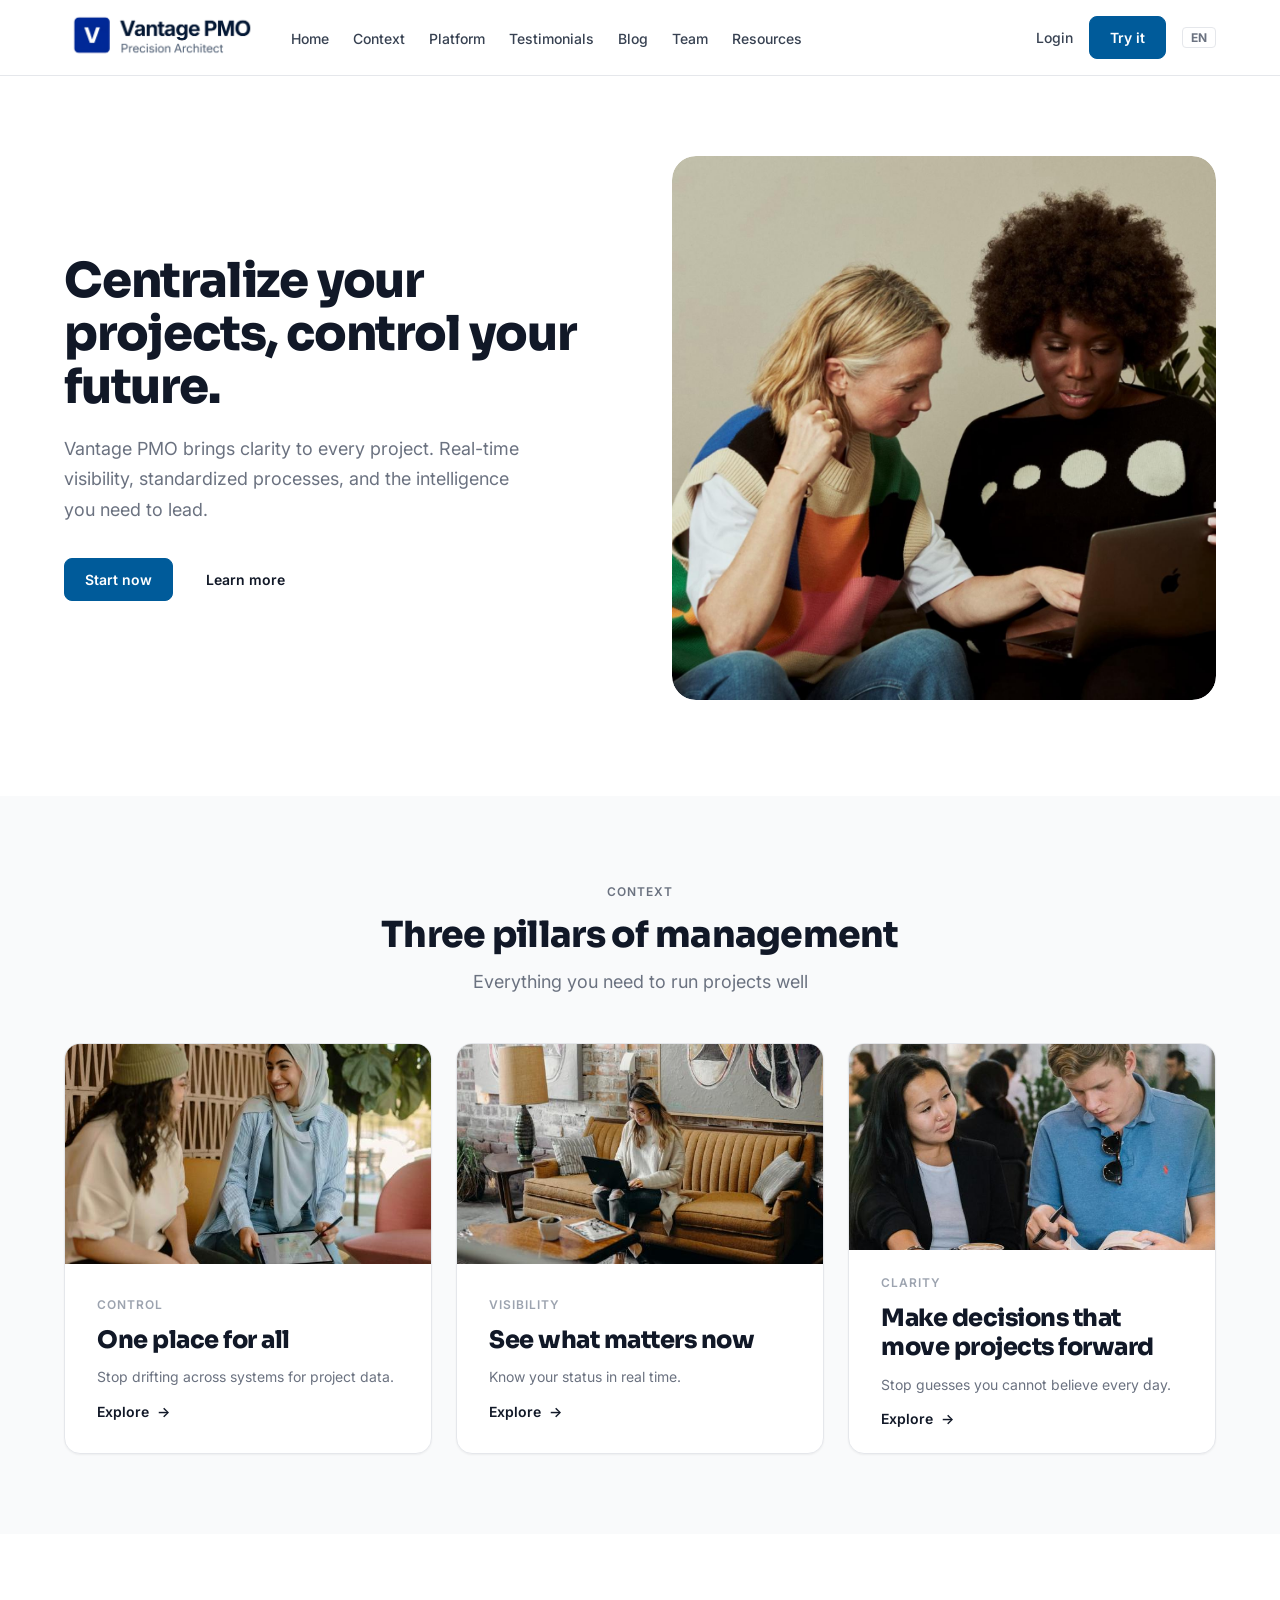
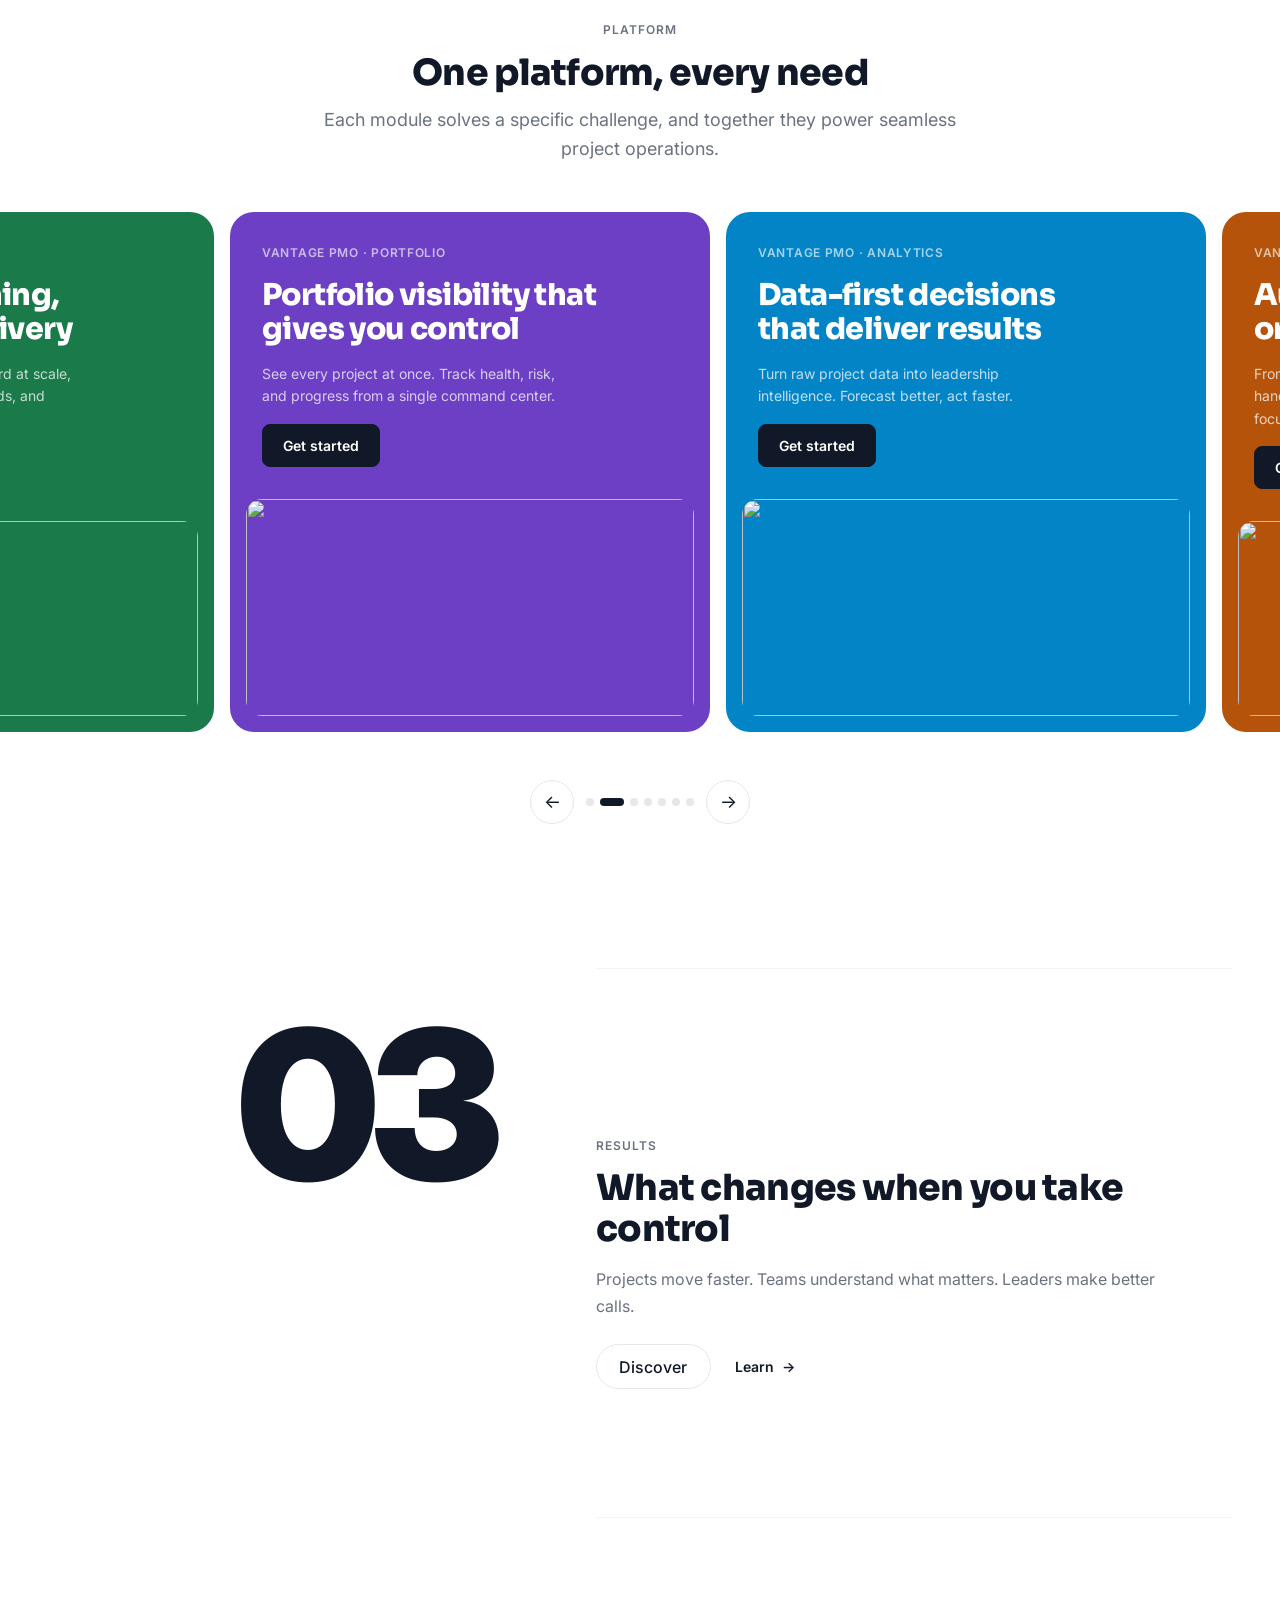
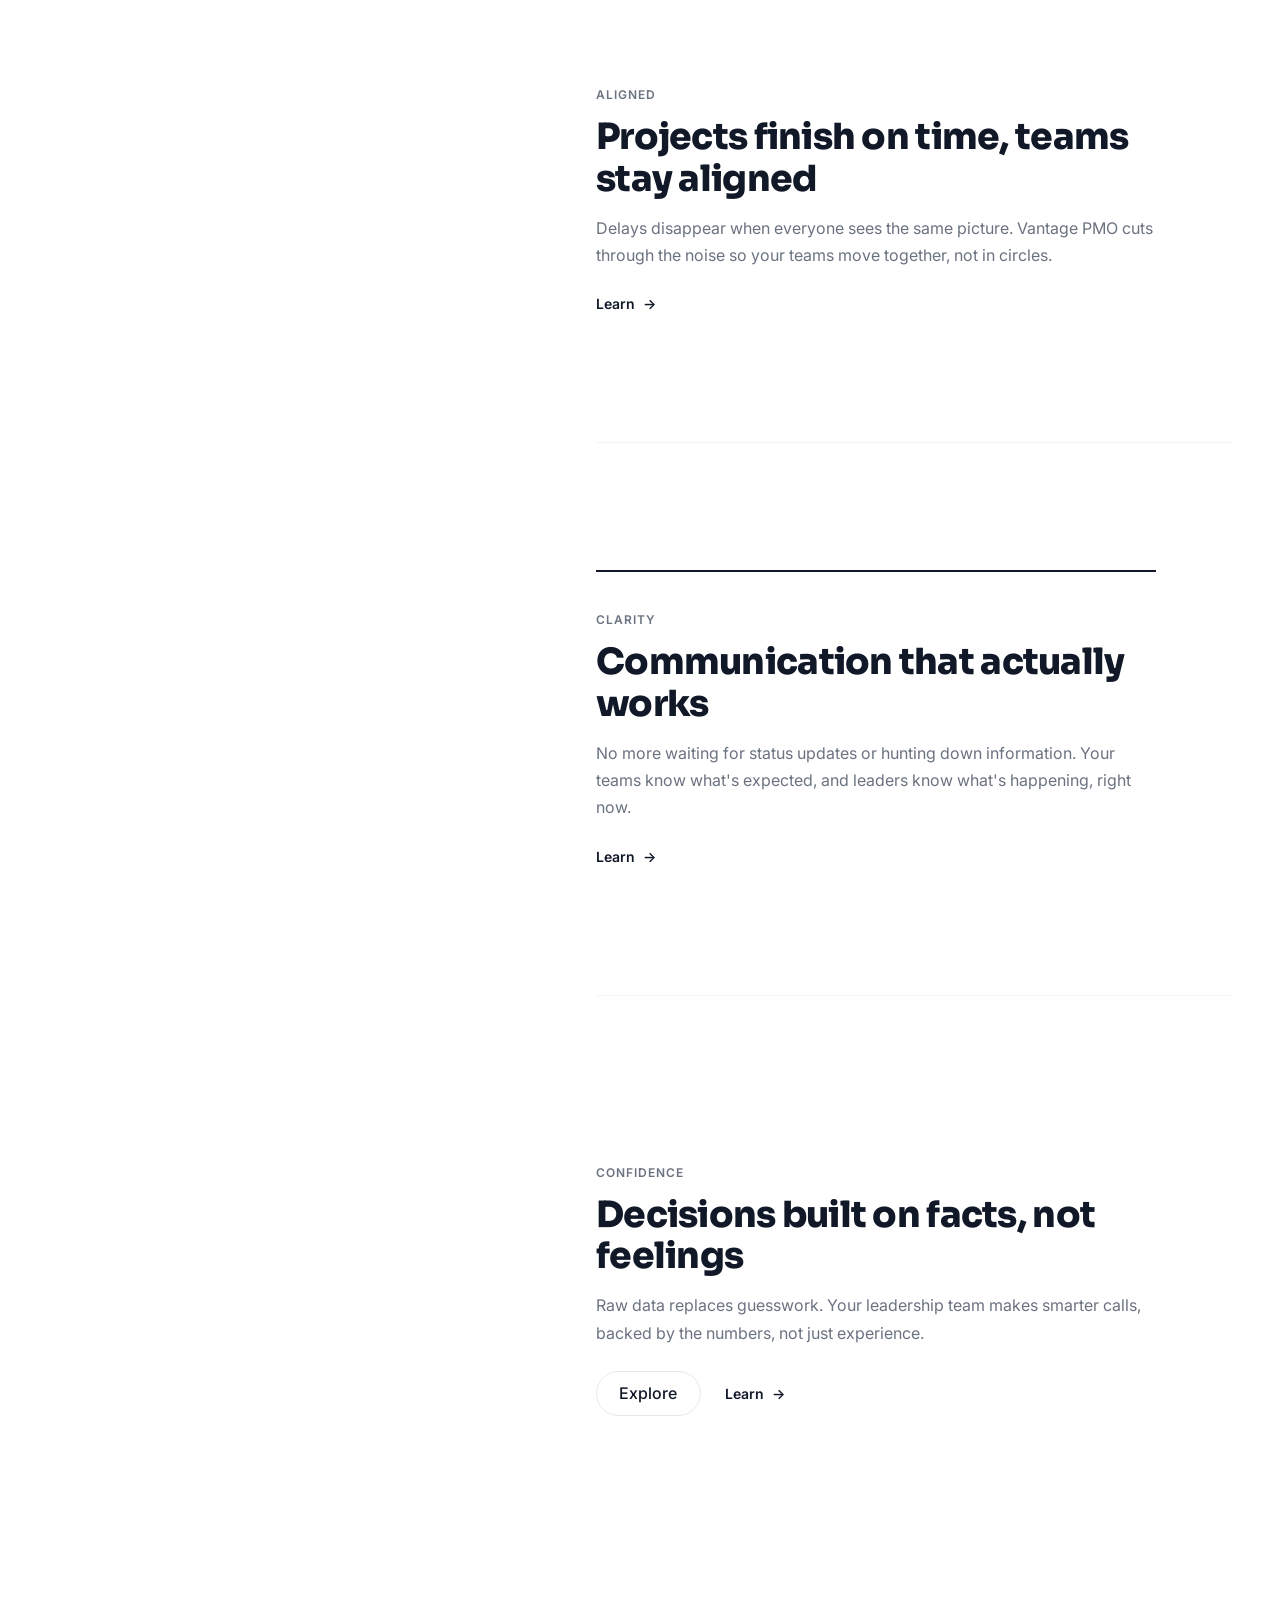
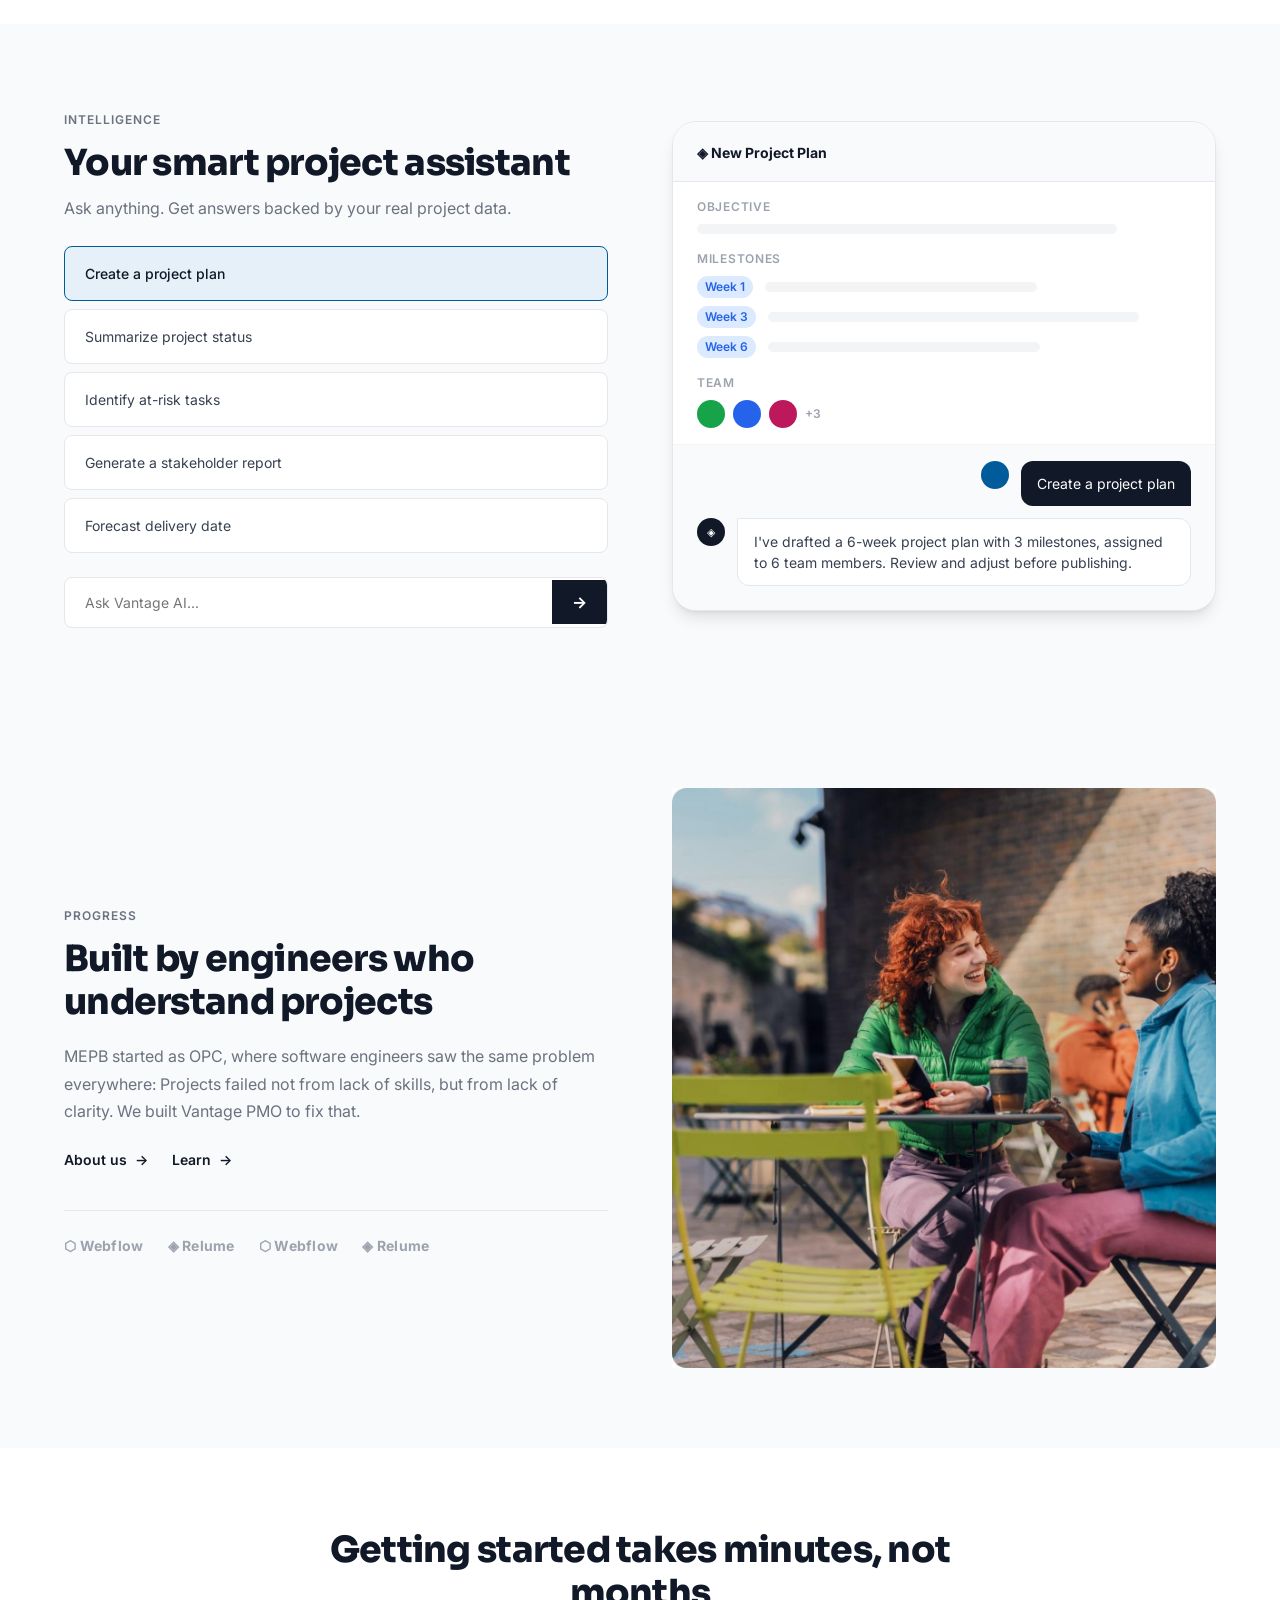
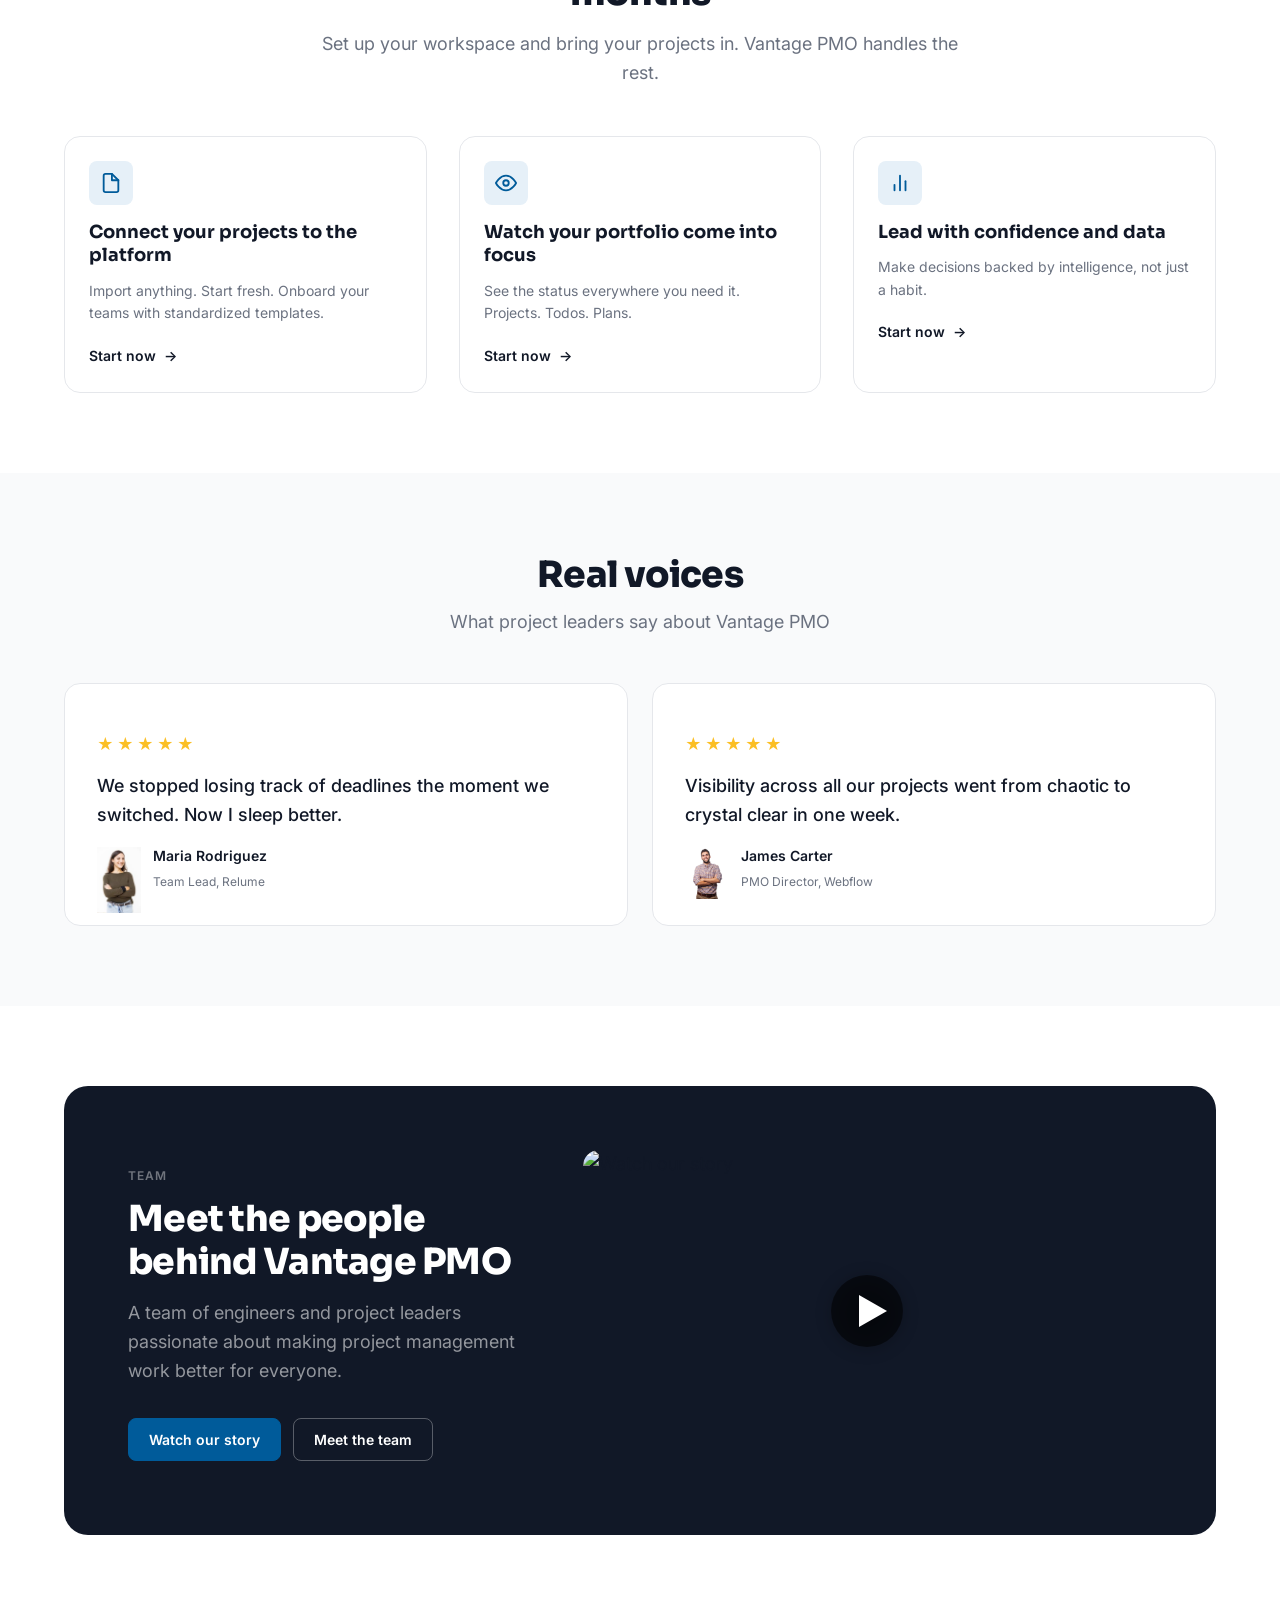
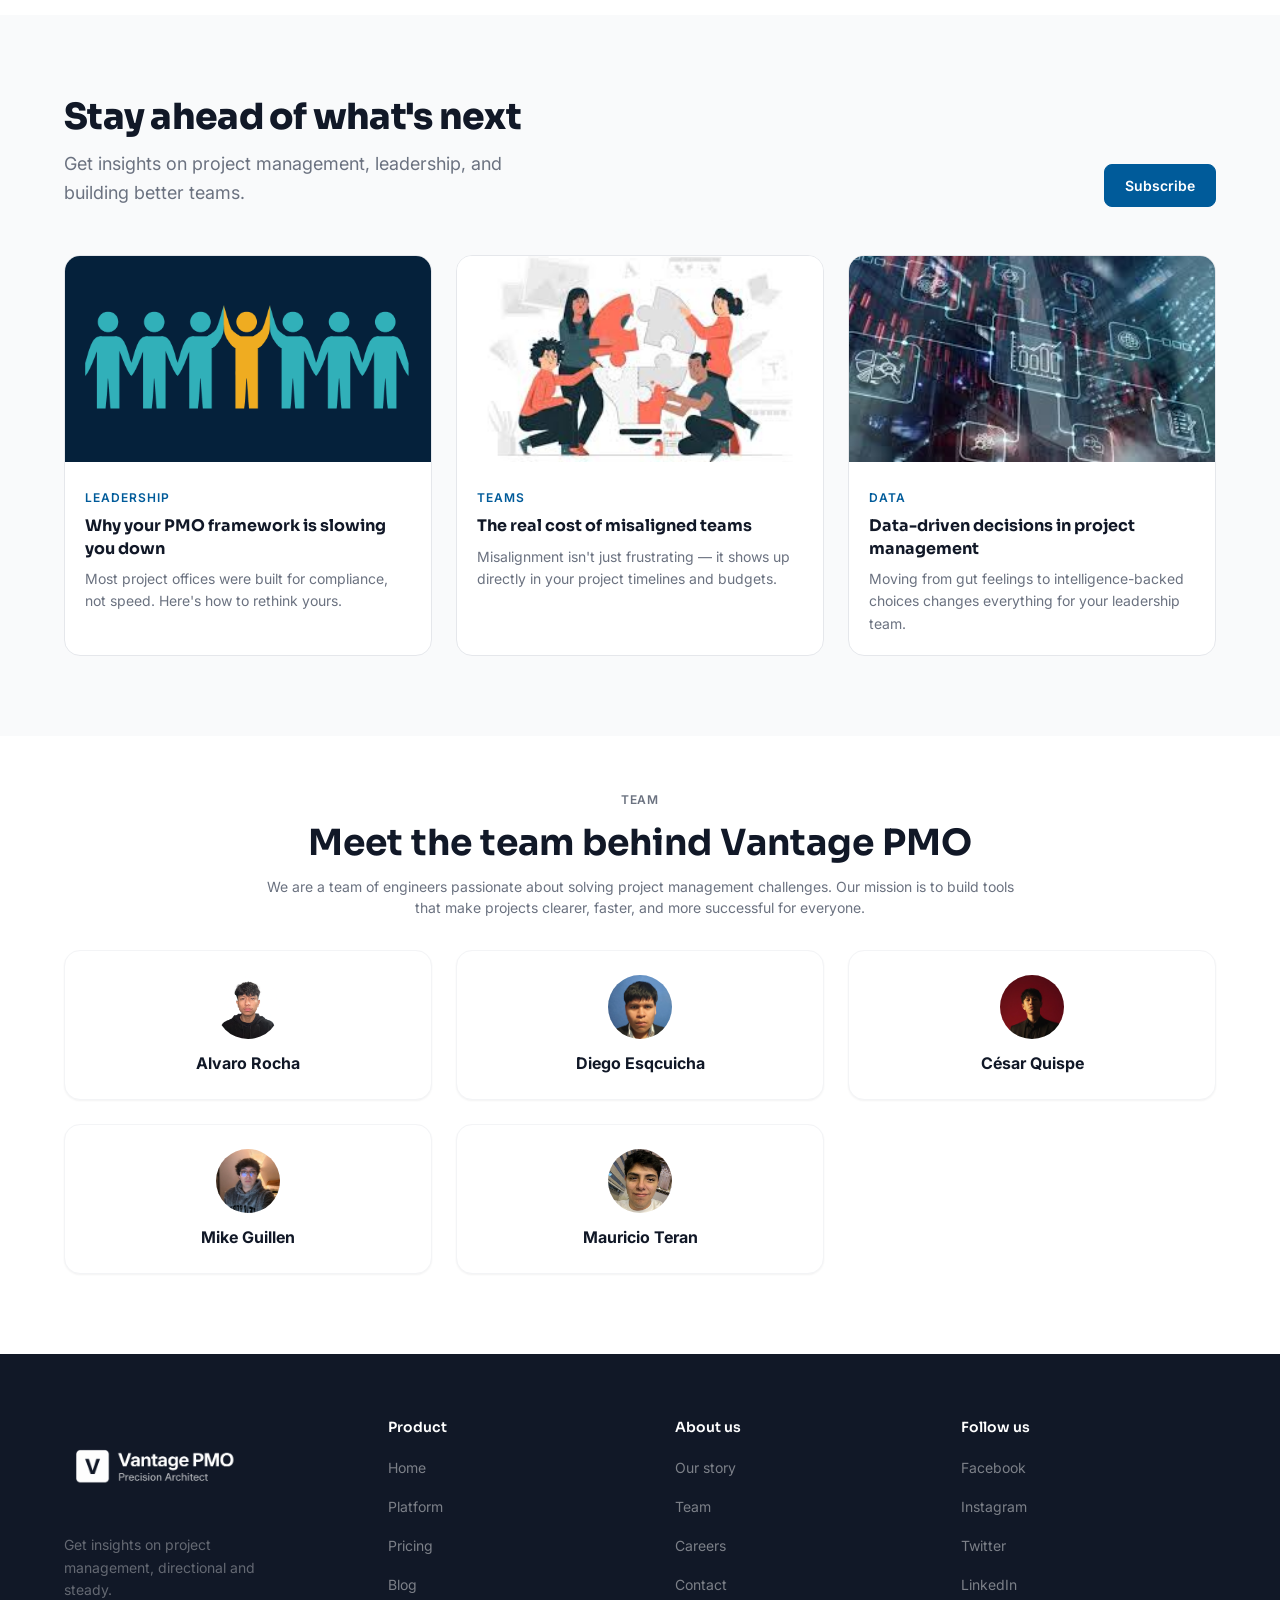
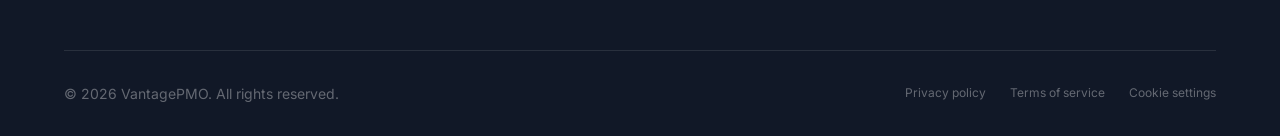
==== commit f6f2b9a5: "feat: add team about the team video, images and i18n updates." ====
--- a/index.html
+++ b/index.html
@@ -24,7 +24,7 @@
     <div class="container">
       <div class="nav__inner">
 
-        <a href="/" class="nav__logo" aria-label="Vantage PMO">
+        <a href="#hero" class="nav__logo" aria-label="Vantage PMO">
           <img src="public/assets/images/logo/light-logo.png" alt="Vantage PMO" class="nav__logo-img" />
         </a>
 
@@ -180,7 +180,9 @@
               </p>
               <a href="#" class="btn btn--dark" data-i18n="products.card1.cta">Get started</a>
             </div>
-            <div class="product-card__visual" aria-hidden="true"></div>
+            <div class="product-card__visual" aria-hidden="true">
+              <img src="https://images.unsplash.com/photo-1454165804606-c3d57bc86b40?auto=format&fit=crop&w=600&q=80" alt="" />
+            </div>
           </article>
 
           <article class="product-card product-card--purple">
@@ -194,7 +196,9 @@
               </p>
               <a href="#" class="btn btn--dark" data-i18n="products.card2.cta">Get started</a>
             </div>
-            <div class="product-card__visual" aria-hidden="true"></div>
+            <div class="product-card__visual" aria-hidden="true">
+              <img src="https://images.unsplash.com/photo-1460925895917-afdab827c52f?auto=format&fit=crop&w=600&q=80" alt="" />
+            </div>
           </article>
 
           <article class="product-card product-card--cyan">
@@ -208,7 +212,9 @@
               </p>
               <a href="#" class="btn btn--dark" data-i18n="products.card3.cta">Get started</a>
             </div>
-            <div class="product-card__visual" aria-hidden="true"></div>
+            <div class="product-card__visual" aria-hidden="true">
+              <img src="https://images.unsplash.com/photo-1551288049-bebda4e38f71?auto=format&fit=crop&w=600&q=80" alt="" />
+            </div>
           </article>
 
           <article class="product-card product-card--amber">
@@ -222,7 +228,9 @@
               </p>
               <a href="#" class="btn btn--dark" data-i18n="products.card4.cta">Get started</a>
             </div>
-            <div class="product-card__visual" aria-hidden="true"></div>
+            <div class="product-card__visual" aria-hidden="true">
+              <img src="https://images.unsplash.com/photo-1485827404703-89b55fcc595e?auto=format&fit=crop&w=600&q=80" alt="" />
+            </div>
           </article>
 
           <article class="product-card product-card--rose">
@@ -236,7 +244,9 @@
               </p>
               <a href="#" class="btn btn--dark" data-i18n="products.card5.cta">Get started</a>
             </div>
-            <div class="product-card__visual" aria-hidden="true"></div>
+            <div class="product-card__visual" aria-hidden="true">
+              <img src="https://images.unsplash.com/photo-1522071820081-009f0129c71c?auto=format&fit=crop&w=600&q=80" alt="" />
+            </div>
           </article>
 
           <article class="product-card product-card--slate">
@@ -250,7 +260,9 @@
               </p>
               <a href="#" class="btn btn--dark" data-i18n="products.card6.cta">Get started</a>
             </div>
-            <div class="product-card__visual" aria-hidden="true"></div>
+            <div class="product-card__visual" aria-hidden="true">
+              <img src="https://images.unsplash.com/photo-1504868584819-f8e8b4b6d7e3?auto=format&fit=crop&w=600&q=80" alt="" />
+            </div>
           </article>
 
           <article class="product-card product-card--indigo">
@@ -264,7 +276,9 @@
               </p>
               <a href="#" class="btn btn--dark" data-i18n="products.card7.cta">Get started</a>
             </div>
-            <div class="product-card__visual" aria-hidden="true"></div>
+            <div class="product-card__visual" aria-hidden="true">
+              <img src="https://images.unsplash.com/photo-1558494949-ef010cbdcc31?auto=format&fit=crop&w=600&q=80" alt="" />
+            </div>
           </article>
 
         </div>
@@ -785,21 +799,33 @@
         <div class="cta__inner">
 
           <div class="cta__content">
-            <span class="cta__label" data-i18n="cta.label">Impact</span>
+            <span class="cta__label" data-i18n="cta.label">Team</span>
             <h2 class="cta__heading" id="cta-heading" data-i18n="cta.heading">
-              Ready to lead better projects?
+              Meet the people behind Vantage PMO
             </h2>
             <p class="cta__text" data-i18n="cta.text">
-              See how Vantage PMO transforms the way your teams work together.
+              A team of engineers and project leaders passionate about making project management work better for everyone.
             </p>
             <div class="cta__actions">
-              <a href="#" class="btn btn--green"         data-i18n="cta.cta1">Demo</a>
-              <a href="#" class="btn btn--outline-white" data-i18n="cta.cta2">Contact</a>
+              <a href="https://www.youtube.com/watch?v=AAW0Q0yK7fY" class="btn btn--green" target="_blank" rel="noopener noreferrer" data-i18n="cta.cta1">Watch our story</a>
+              <a href="#team" class="btn btn--outline-white" data-i18n="cta.cta2">Meet the team</a>
             </div>
           </div>
 
           <div class="cta__media">
-            <div class="cta__image" role="img" aria-label="Leader working outdoors"></div>
+            <div class="cta__video" id="ctaVideo">
+              <img
+                class="cta__video-thumb"
+                src="https://img.youtube.com/vi/AAW0Q0yK7fY/maxresdefault.jpg"
+                alt="Watch our story"
+              />
+              <button class="cta__play-btn" aria-label="Play video">
+                <svg viewBox="0 0 72 72" xmlns="http://www.w3.org/2000/svg" aria-hidden="true">
+                  <circle cx="36" cy="36" r="36" fill="rgba(0,0,0,0.55)"/>
+                  <polygon points="28,20 56,36 28,52" fill="#fff"/>
+                </svg>
+              </button>
+            </div>
           </div>
 
         </div>
@@ -827,8 +853,7 @@
         <div class="blog__grid">
 
           <article class="blog-card">
-            <div class="blog-card__image blog-card__image--1"
-                 role="img" aria-label="Leadership article"></div>
+            <img class="blog-card__image" src="public/assets/images/blog/leadership.png" alt="Leadership article" />
             <div class="blog-card__body">
               <span class="blog-card__category" data-i18n="blog.post1.category">Leadership</span>
               <h3 class="blog-card__title" data-i18n="blog.post1.title">
@@ -841,8 +866,7 @@
           </article>
 
           <article class="blog-card">
-            <div class="blog-card__image blog-card__image--2"
-                 role="img" aria-label="Teams article"></div>
+            <img class="blog-card__image" src="public/assets/images/blog/teams.jpeg" alt="Teams article" />
             <div class="blog-card__body">
               <span class="blog-card__category" data-i18n="blog.post2.category">Teams</span>
               <h3 class="blog-card__title" data-i18n="blog.post2.title">
@@ -855,8 +879,7 @@
           </article>
 
           <article class="blog-card">
-            <div class="blog-card__image blog-card__image--3"
-                 role="img" aria-label="Data article"></div>
+            <img class="blog-card__image" src="public/assets/images/blog/data.jpeg" alt="Data article" />
             <div class="blog-card__body">
               <span class="blog-card__category" data-i18n="blog.post3.category">Data</span>
               <h3 class="blog-card__title" data-i18n="blog.post3.title">
@@ -1013,7 +1036,7 @@
 
       <div class="footer__bottom">
         <p class="footer__copyright" data-i18n="footer.copyright">
-          © 2025 VantagePMO. All rights reserved.
+          © 2026 VantagePMO. All rights reserved.
         </p>
         <nav class="footer__legal" aria-label="Legal">
           <a href="#" data-i18n="footer.privacy">Privacy policy</a>
--- a/public/styles/style.css
+++ b/public/styles/style.css
@@ -578,23 +578,19 @@
   flex: 1;
   margin: 0 var(--sp-4) var(--sp-4);
   border-radius: var(--radius-lg);
-  background: rgba(255,255,255,0.1);
   min-height: 180px;
   position: relative;
   overflow: hidden;
 }
-.product-card__visual::before,
-.product-card__visual::after {
-  content: '';
+
+.product-card__visual img {
   position: absolute;
-  left: var(--sp-4);
-  right: var(--sp-4);
-  background: rgba(255,255,255,0.2);
-  border-radius: 4px;
-  height: 10px;
-}
-.product-card__visual::before { top: var(--sp-4); width: 60%; }
-.product-card__visual::after  { top: calc(var(--sp-4) + 20px); width: 40%; }
+  inset: 0;
+  width: 100%;
+  height: 100%;
+  object-fit: cover;
+  display: block;
+}
 
 .products__nav {
   display: flex;
@@ -1246,9 +1242,9 @@
 
 .cta__inner {
   display: grid;
-  grid-template-columns: 1fr 1fr;
-  align-items: center;
-  gap: var(--sp-16);
+  grid-template-columns: 1fr 1.4fr;
+  align-items: center;
+  gap: var(--sp-12);
   background: var(--color-dark);
   border-radius: var(--radius-xl);
   padding: var(--sp-16);
@@ -1277,18 +1273,66 @@
 .cta__text    { font-size: var(--fs-lg); color: rgba(255,255,255,0.55); line-height: 1.6; margin-bottom: var(--sp-8); }
 .cta__actions { display: flex; align-items: center; gap: var(--sp-3); }
 
+/* Video thumbnail + inline player */
+.cta__video {
+  position: relative;
+  width: 100%;
+  border-radius: var(--radius-lg);
+  overflow: hidden;
+  aspect-ratio: 16 / 9;
+  cursor: pointer;
+}
+
+.cta__video-thumb {
+  width: 100%;
+  height: 100%;
+  object-fit: cover;
+  display: block;
+  transition: transform 0.3s ease;
+}
+
+.cta__video:hover .cta__video-thumb { transform: scale(1.04); }
+
+.cta__play-btn {
+  position: absolute;
+  inset: 0;
+  display: flex;
+  align-items: center;
+  justify-content: center;
+  background: transparent;
+  border: none;
+  cursor: pointer;
+  padding: 0;
+}
+
+.cta__play-btn svg {
+  width: 72px;
+  height: 72px;
+  filter: drop-shadow(0 2px 8px rgba(0,0,0,0.4));
+  transition: transform 0.2s ease;
+}
+
+.cta__play-btn:hover svg { transform: scale(1.1); }
+
+.cta__video iframe {
+  position: absolute;
+  inset: 0;
+  width: 100%;
+  height: 100%;
+  border: none;
+  border-radius: var(--radius-lg);
+}
+
 .cta__image {
   width: 100%;
   aspect-ratio: 5 / 4;
   border-radius: var(--radius-lg);
-  background:
-    radial-gradient(ellipse at 50% 40%, #4b5563 0%, transparent 60%),
-    linear-gradient(135deg, #1f2937 0%, #374151 100%);
+  object-fit: cover;
+  display: block;
 }
 
 @media (max-width: 900px) {
   .cta__inner { grid-template-columns: 1fr; padding: var(--sp-10); }
-  .cta__media { display: none; }
   .cta__heading { font-size: var(--fs-3xl); }
 }
 
@@ -1320,10 +1364,7 @@
 }
 .blog-card:hover { box-shadow: var(--shadow-md); transform: translateY(-3px); }
 
-.blog-card__image { width: 100%; aspect-ratio: 16 / 9; }
-.blog-card__image--1 { background: linear-gradient(135deg, #fde68a 0%, #fca5a5 100%); }
-.blog-card__image--2 { background: linear-gradient(135deg, #bae6fd 0%, #a5b4fc 100%); }
-.blog-card__image--3 { background: linear-gradient(135deg, #bbf7d0 0%, #6ee7b7 100%); }
+.blog-card__image { width: 100%; aspect-ratio: 16 / 9; object-fit: cover; display: block; }
 
 .blog-card__body { padding: var(--sp-5); }
 
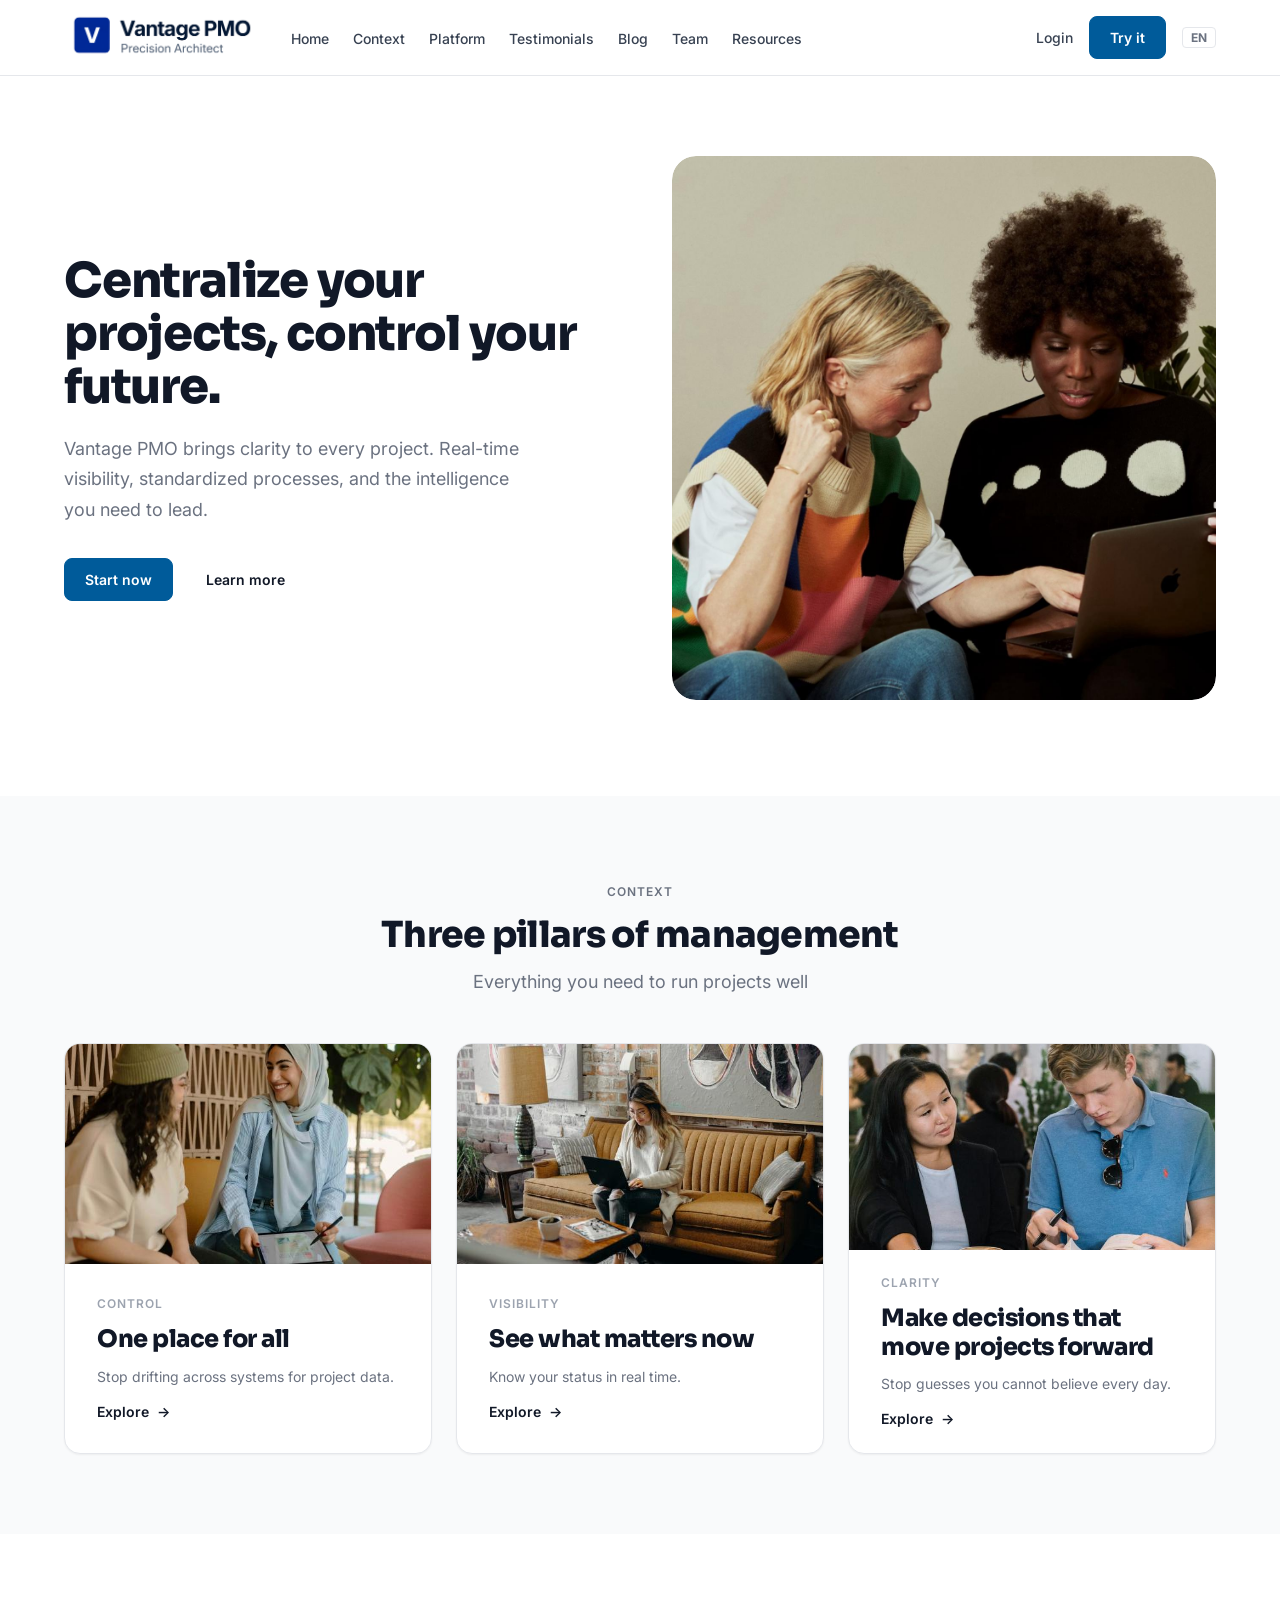
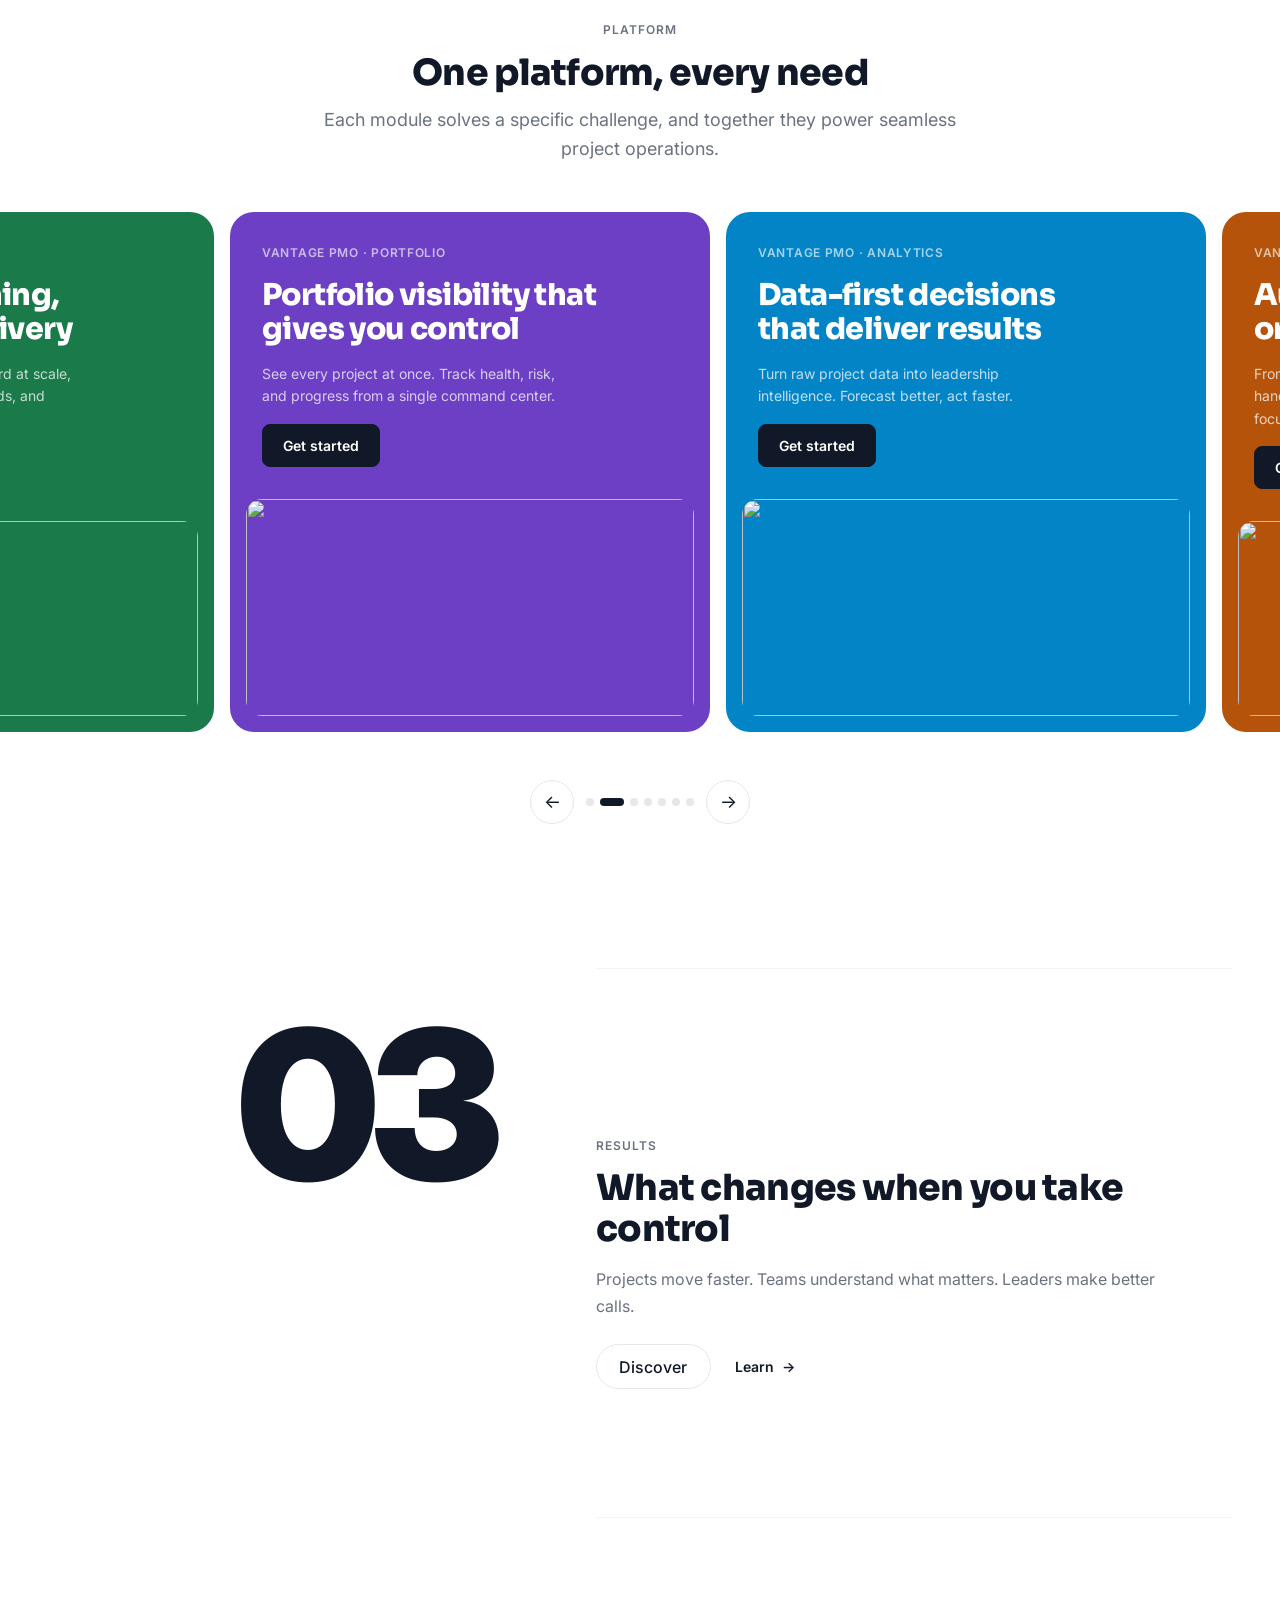
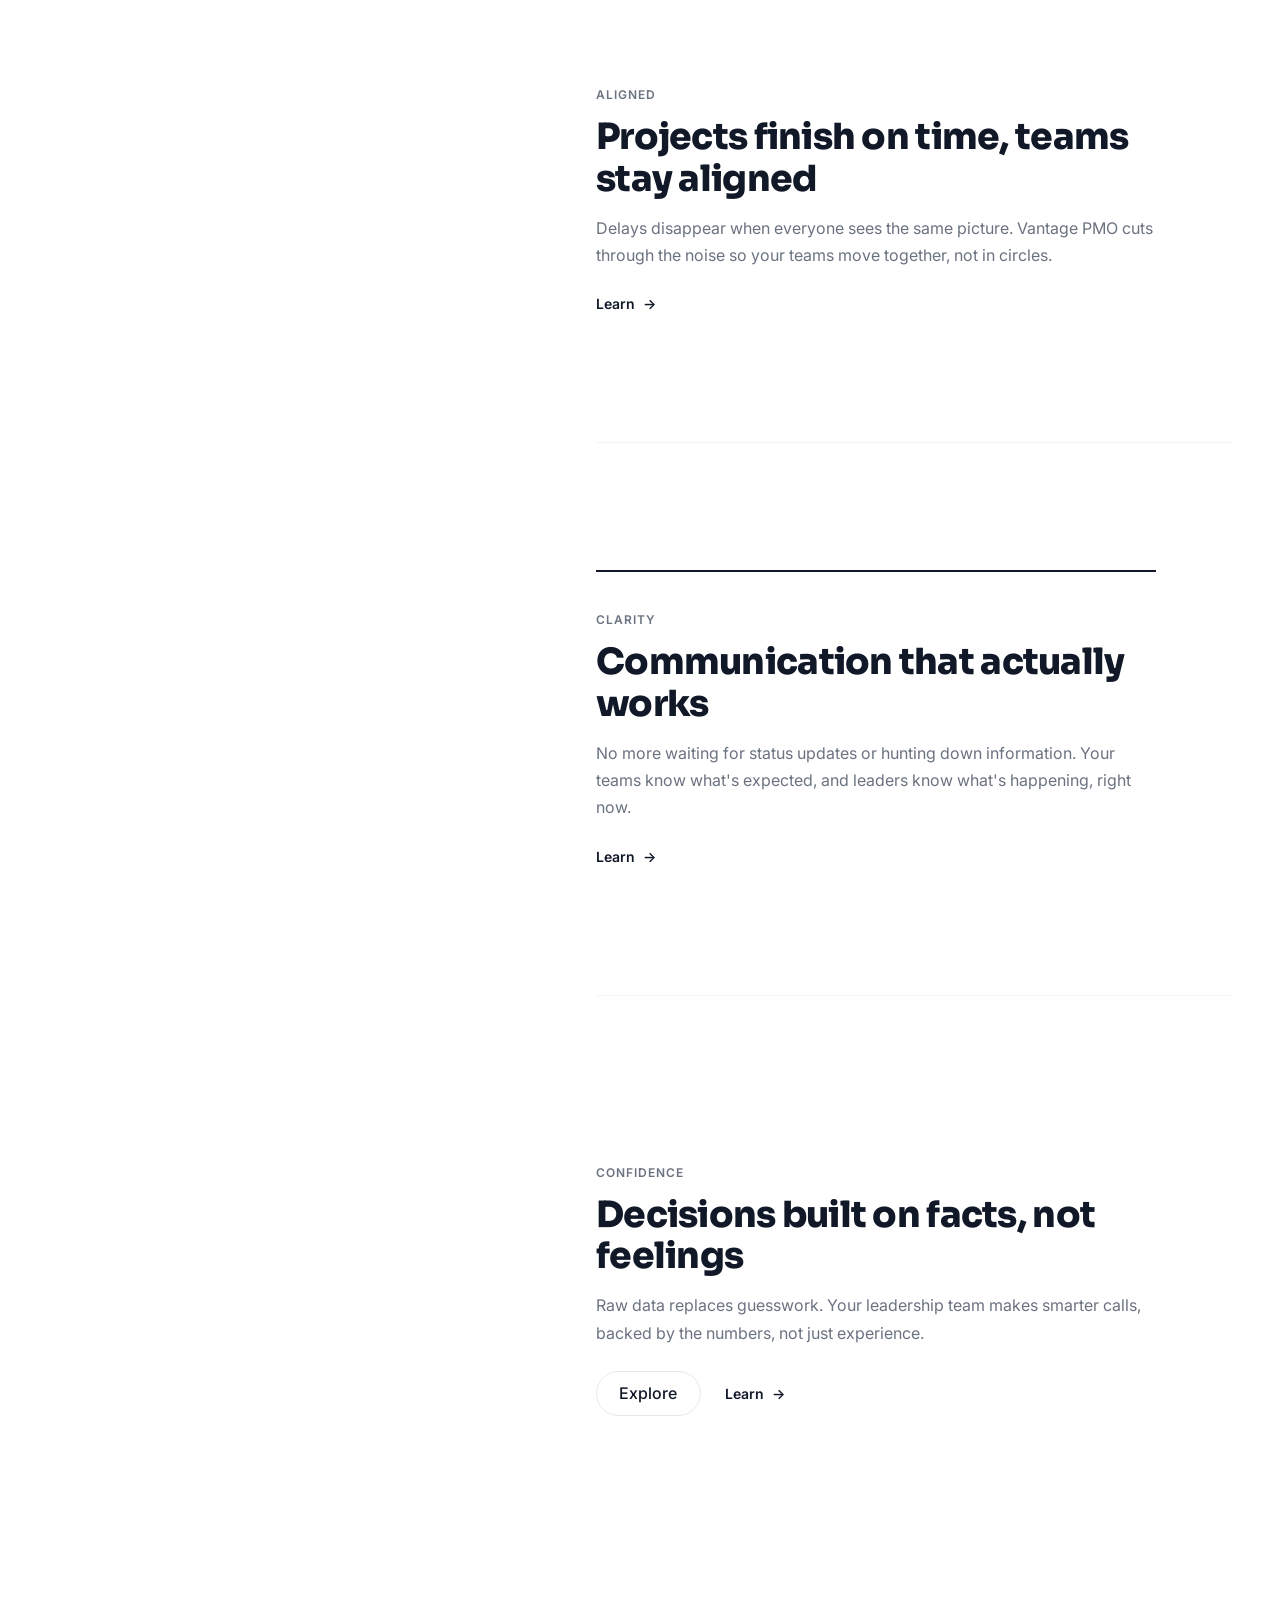
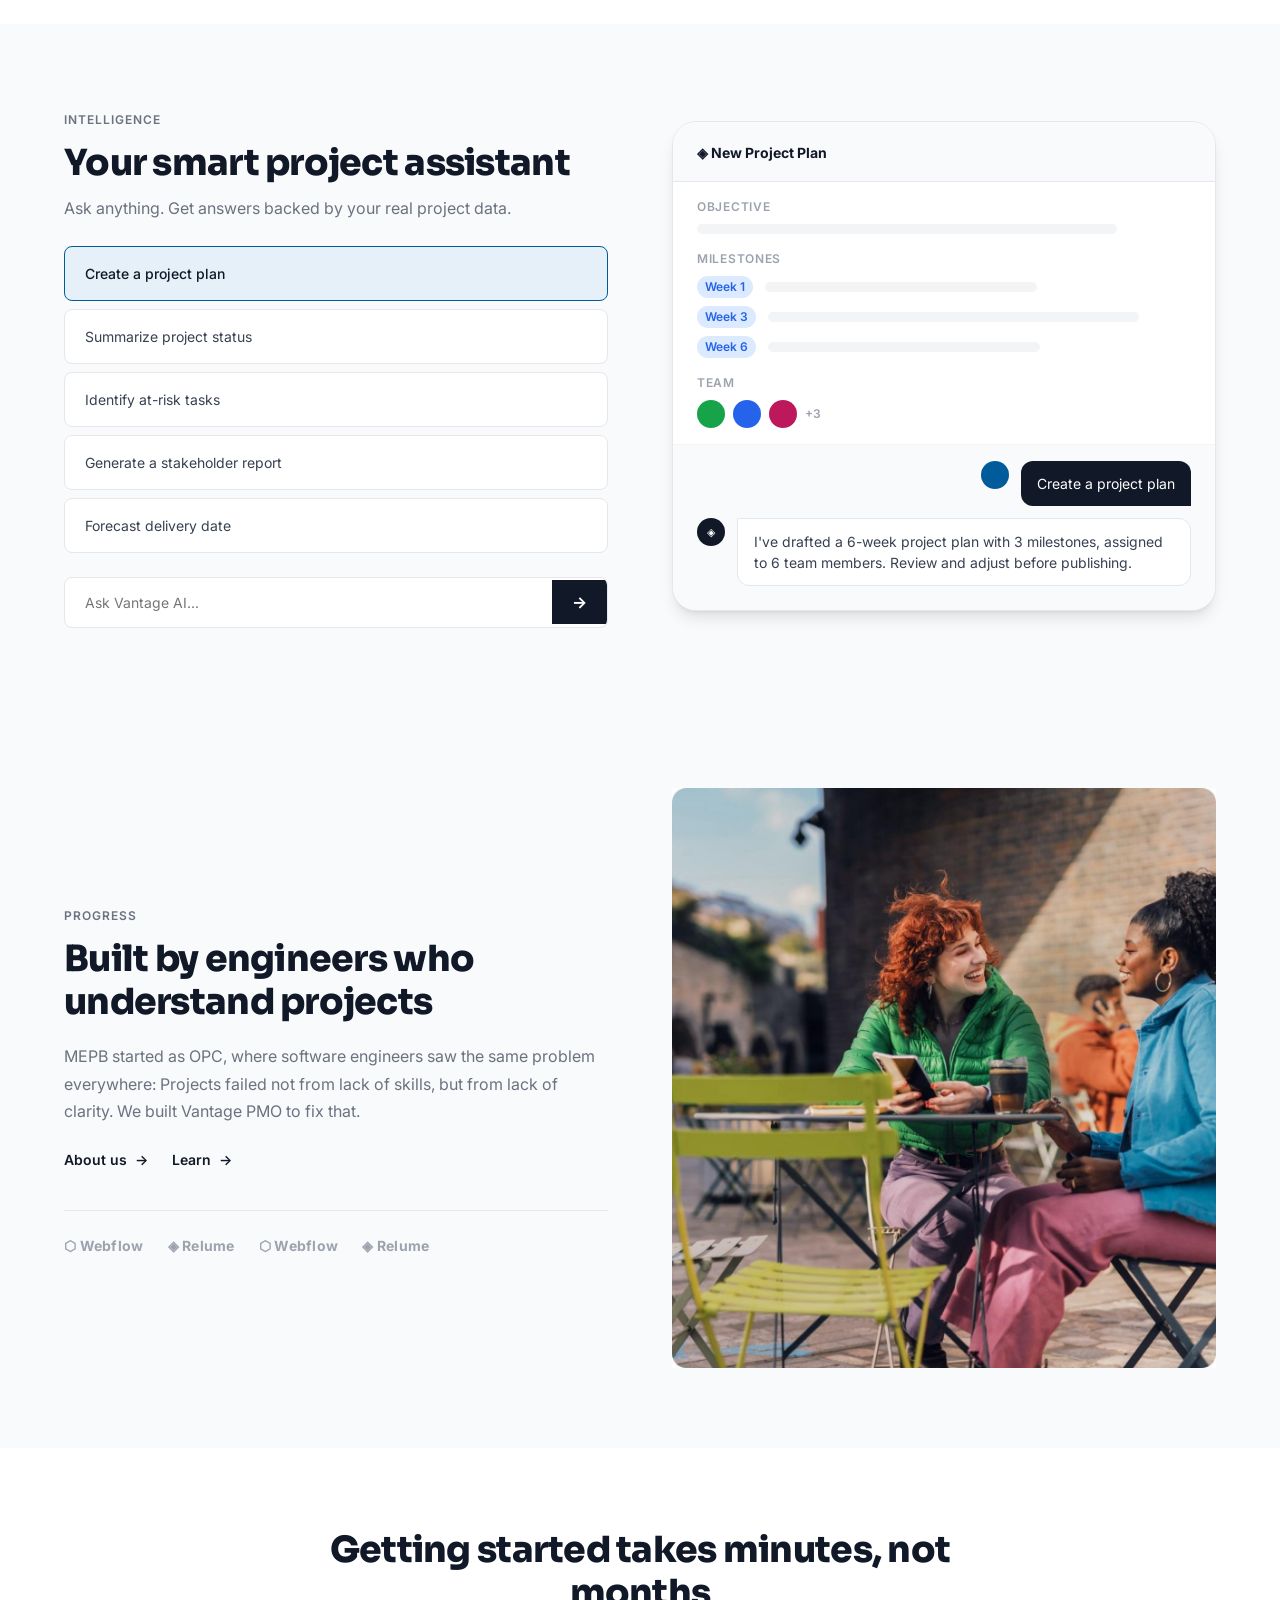
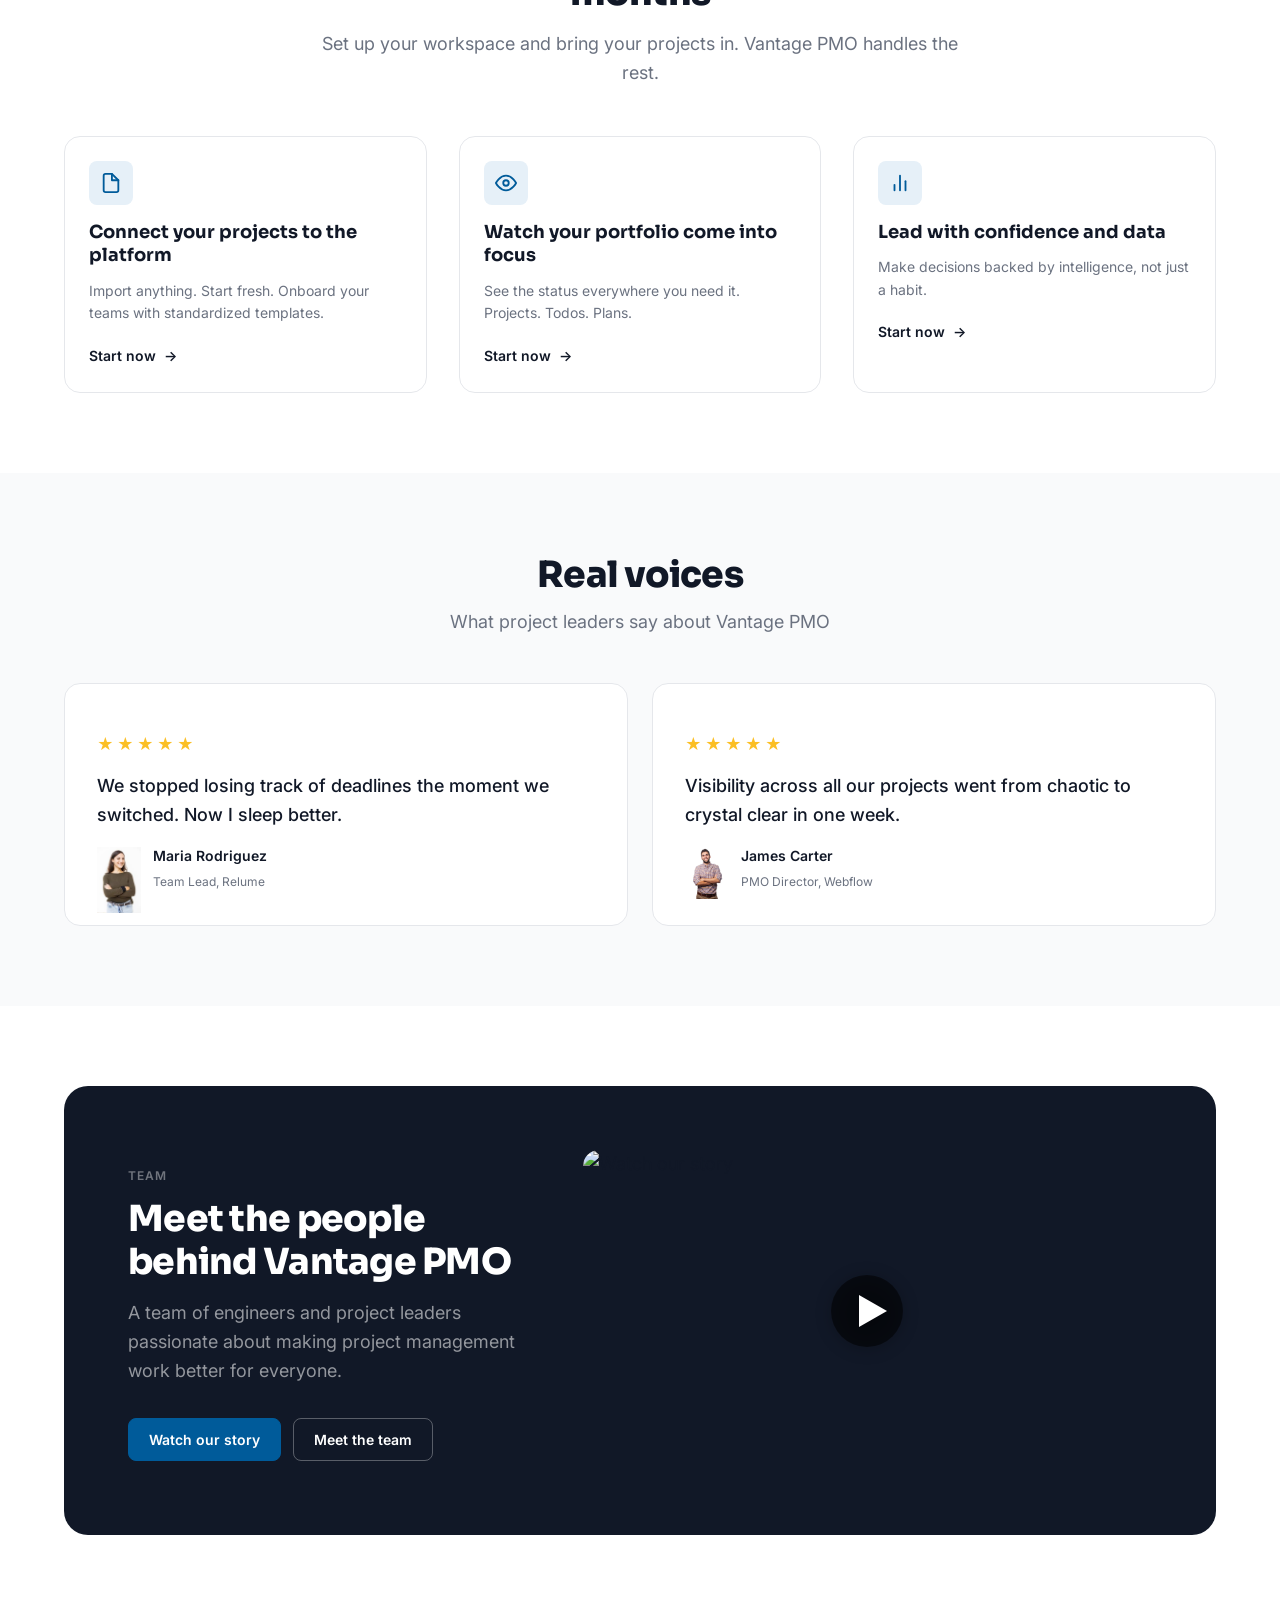
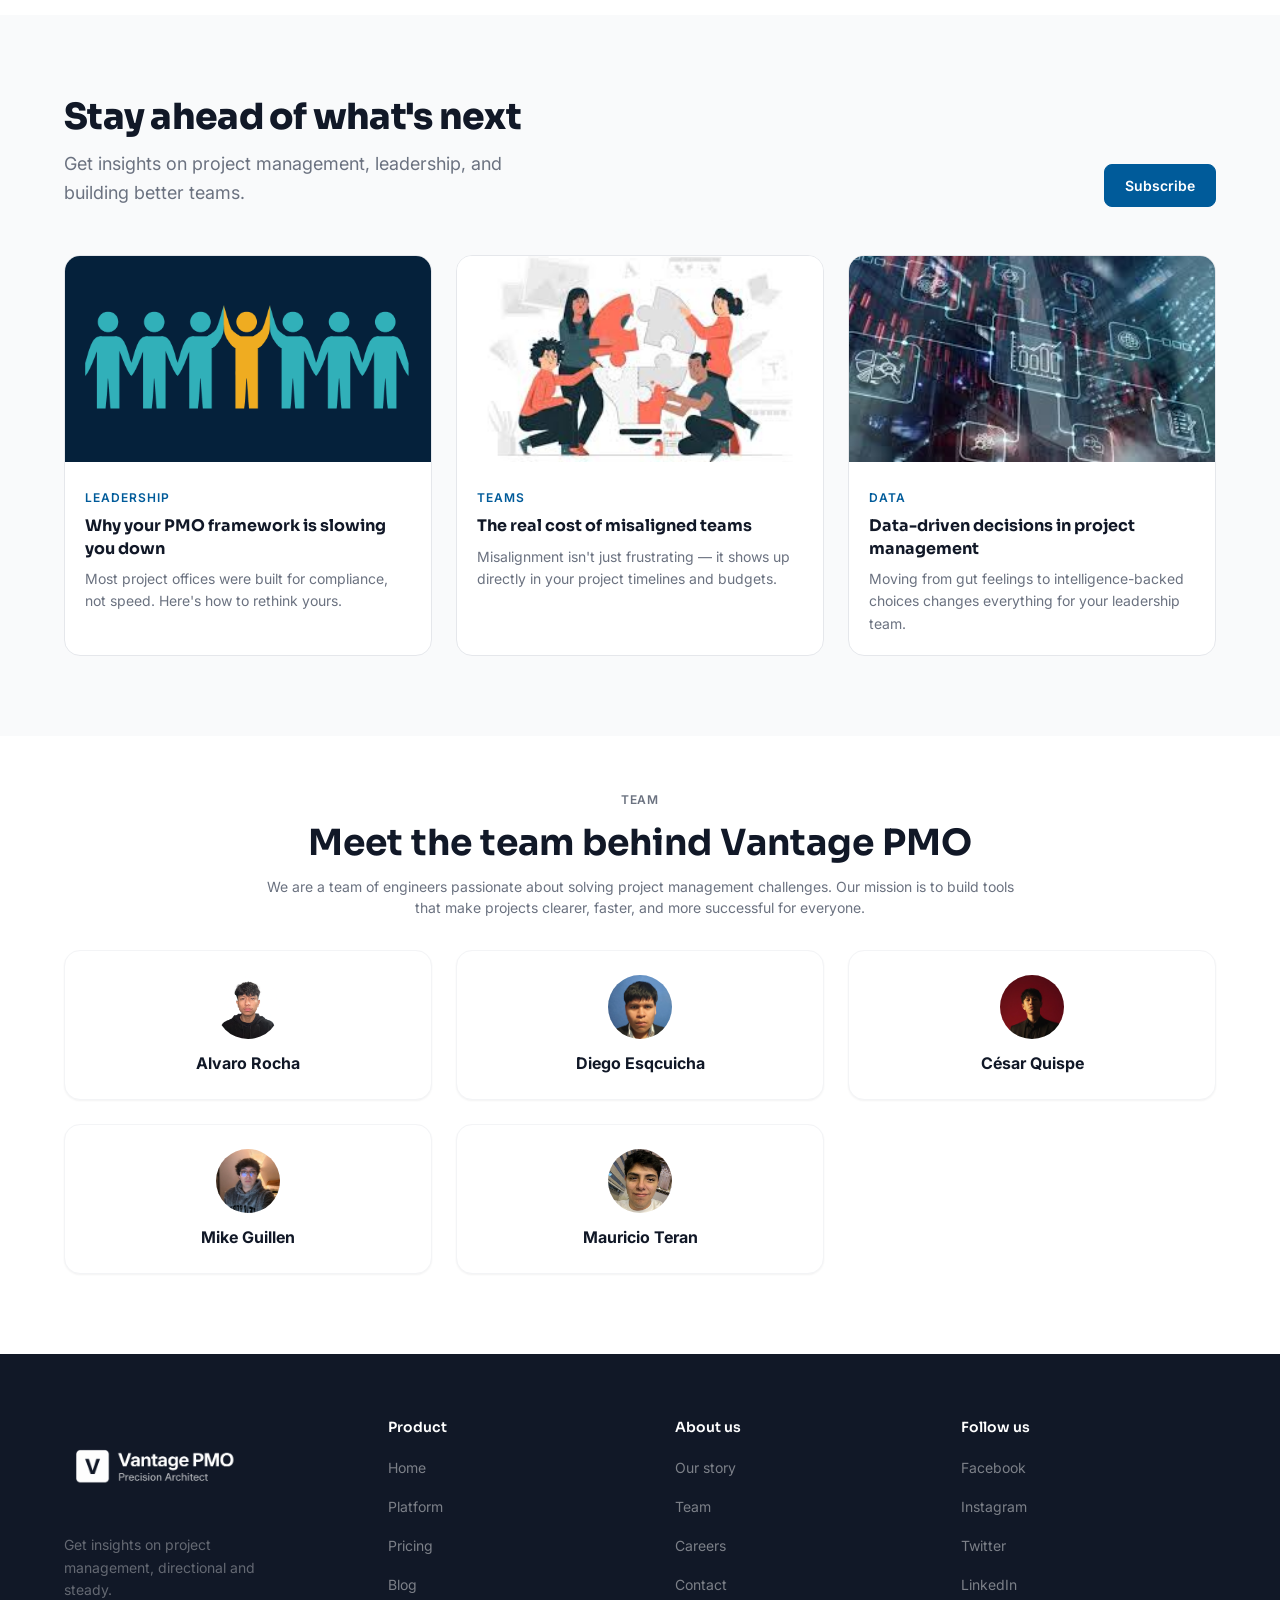
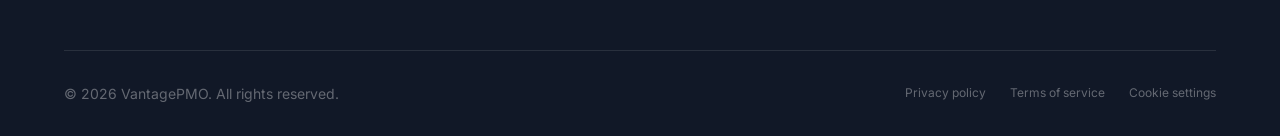
==== commit 877dcf2f: "docs: add Session_registration" ====
--- a/index.html
+++ b/index.html
@@ -41,7 +41,7 @@
         </nav>
 
         <div class="nav__actions">
-          <a href="#" class="nav__login" data-i18n="nav.login">Login</a>
+          <a href="Session_registration.html" class="nav__login" data-i18n="nav.login">Login</a>
           <a href="#" class="btn btn--primary" data-i18n="nav.cta">Try it</a>
           <button class="nav__lang" id="langSwitcher" aria-label="Switch language">EN</button>
           <button class="nav__toggle" aria-label="Toggle menu" aria-expanded="false">
--- a/public/styles/style.css
+++ b/public/styles/style.css
@@ -398,20 +398,15 @@
 
 .pillars__grid {
   display: grid;
-  grid-template-columns: repeat(3, 1fr);
+  grid-template-columns: repeat(3, minmax(0, 1fr));
   gap: var(--sp-6);
-  transition: grid-template-columns 0.55s cubic-bezier(0.4, 0, 0.2, 1);
-}
-
-/* La card activa ocupa más espacio, las otras se comprimen */
-.pillars__grid:has(.pillar-card:nth-child(1):hover) { grid-template-columns: 1.7fr 0.65fr 0.65fr; }
-.pillars__grid:has(.pillar-card:nth-child(2):hover) { grid-template-columns: 0.65fr 1.7fr 0.65fr; }
-.pillars__grid:has(.pillar-card:nth-child(3):hover) { grid-template-columns: 0.65fr 0.65fr 1.7fr; }
-
-/* Cards no activas se atenúan */
+  align-items: stretch;
+}
+
+/* Cards no activas se atenúan ligeramente cuando hay hover */
 .pillars__grid:has(.pillar-card:hover) .pillar-card:not(:hover) {
-  opacity: 0.5;
-  transition: opacity 0.55s cubic-bezier(0.4, 0, 0.2, 1);
+  opacity: 0.8;
+  transition: opacity 0.35s ease;
 }
 
 .pillar-card {
@@ -423,11 +418,11 @@
   flex-wrap: wrap;
   align-items: stretch;
   box-shadow: var(--shadow-sm);
-  transition: box-shadow 0.55s cubic-bezier(0.4, 0, 0.2, 1),
-              opacity    0.55s cubic-bezier(0.4, 0, 0.2, 1);
-  will-change: opacity;
-}
-.pillar-card:hover { box-shadow: var(--shadow-lg); }
+  transition: box-shadow 0.35s ease, opacity 0.35s ease, transform 0.35s ease;
+  will-change: transform, opacity;
+  transform: translateZ(0);
+}
+.pillar-card:hover { box-shadow: var(--shadow-lg); transform: translateY(-8px); z-index: 1; }
 
 .pillar-card__image {
   width: 100%;
@@ -435,18 +430,17 @@
   flex-shrink: 0;
   overflow: hidden;
   position: relative;
-  transition: width 0.55s cubic-bezier(0.4, 0, 0.2, 1);
-  will-change: width;
+  transition: transform 0.35s ease;
 }
 .pillar-card__image img {
   width: 100%;
   height: 100%;
   object-fit: cover;
   display: block;
-}
-.pillar-card:hover .pillar-card__image {
-  width: 42%;
-  aspect-ratio: unset;
+  transition: transform 0.35s ease;
+}
+.pillar-card:hover .pillar-card__image img {
+  transform: scale(1.04);
 }
 
 .pillar-card__body {
@@ -1386,6 +1380,111 @@
   .blog__grid   { grid-template-columns: 1fr; max-width: 480px; }
 }
 
+/* -----------------------------------------------------------------
+   DOMINIO: auth / register
+   ----------------------------------------------------------------- */
+.auth-container {
+  min-height: 100vh;
+  display: flex;
+  align-items: center;
+  justify-content: center;
+  padding: var(--sp-12) var(--container-px);
+  background:
+    radial-gradient(circle at top left, #eef5fb 0%, transparent 35%),
+    radial-gradient(circle at bottom right, #dcecff 0%, transparent 35%),
+    var(--color-gray-50);
+}
+
+.registration-card {
+  width: 100%;
+  max-width: 520px;
+  box-shadow: var(--shadow-lg);
+  border-radius: var(--radius-xl);
+  overflow: hidden;
+}
+
+.registration-card .pillar-card__body {
+  padding: var(--sp-10);
+}
+
+.auth-form {
+  display: flex;
+  flex-direction: column;
+  gap: var(--sp-5);
+  margin: var(--sp-8) 0;
+}
+
+.form-group {
+  display: flex;
+  flex-direction: column;
+  gap: var(--sp-2);
+}
+
+.form-group label {
+  font-size: var(--fs-sm);
+  font-weight: 600;
+  color: var(--color-gray-700);
+}
+
+.form-group input {
+  width: 100%;
+  padding: 0.9rem 1rem;
+  border: 1.5px solid var(--color-gray-200);
+  border-radius: var(--radius-md);
+  background: var(--color-white);
+  font-size: var(--fs-sm);
+  font-family: var(--font-body);
+  color: var(--color-dark);
+  transition:
+    border-color var(--transition),
+    box-shadow var(--transition),
+    background var(--transition);
+}
+
+.form-group input:focus {
+  outline: none;
+  border-color: var(--color-green);
+  box-shadow: 0 0 0 4px rgba(0, 91, 154, 0.12);
+}
+
+.form-group input::placeholder {
+  color: var(--color-gray-400);
+}
+
+.btn-submit {
+  width: 100%;
+  margin-top: var(--sp-2);
+  padding: 0.95rem 1.25rem;
+  border-radius: var(--radius-md);
+  border: none;
+  background: var(--color-green);
+  color: var(--color-white);
+  font-size: var(--fs-sm);
+  font-weight: 700;
+  transition:
+    background var(--transition),
+    transform var(--transition);
+}
+
+.btn-submit:hover {
+  background: var(--color-green-hover);
+  transform: translateY(-2px);
+}
+
+.btn-submit:active {
+  transform: translateY(0);
+}
+
+/* Responsive */
+@media (max-width: 600px) {
+  .registration-card .pillar-card__body {
+    padding: var(--sp-6);
+  }
+
+  .pillar-card__title {
+    font-size: var(--fs-h4-mob);
+  }
+}
 
 /* -----------------------------------------------------------------
    DOMINIO: footer
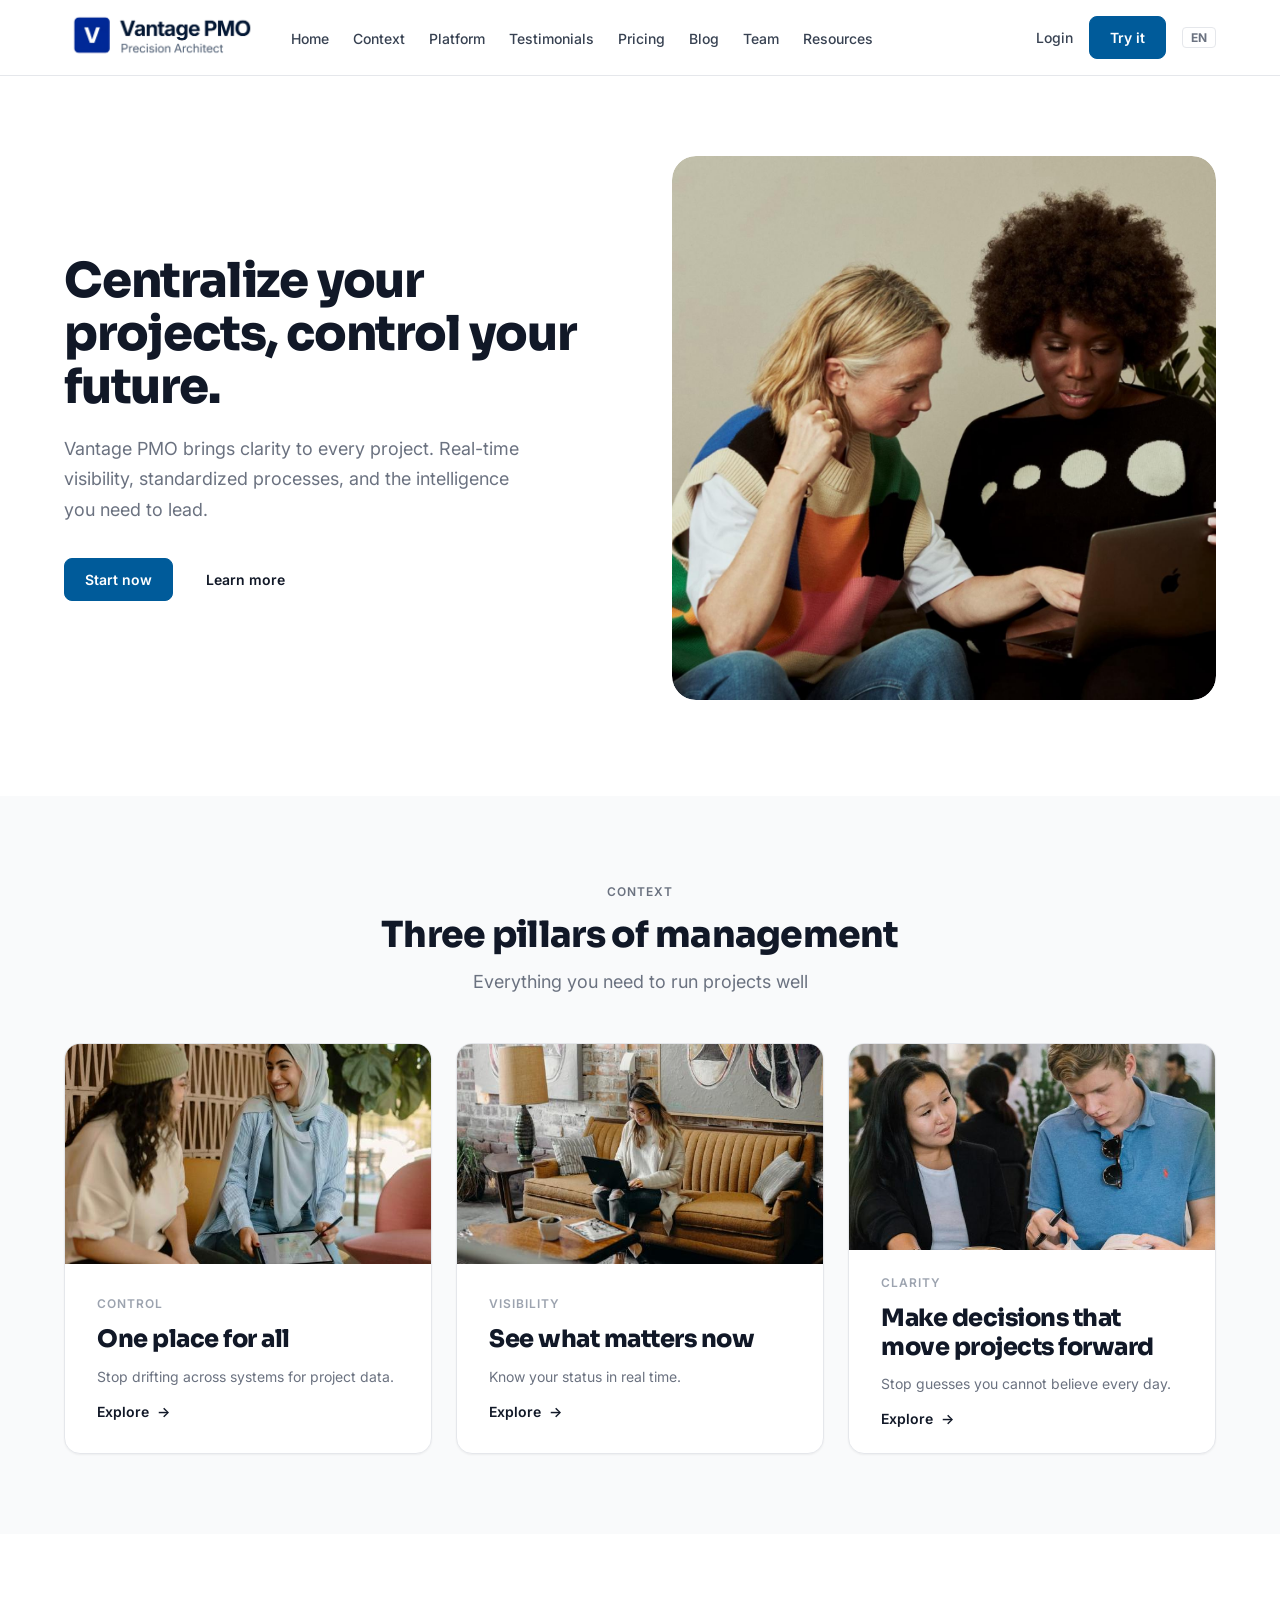
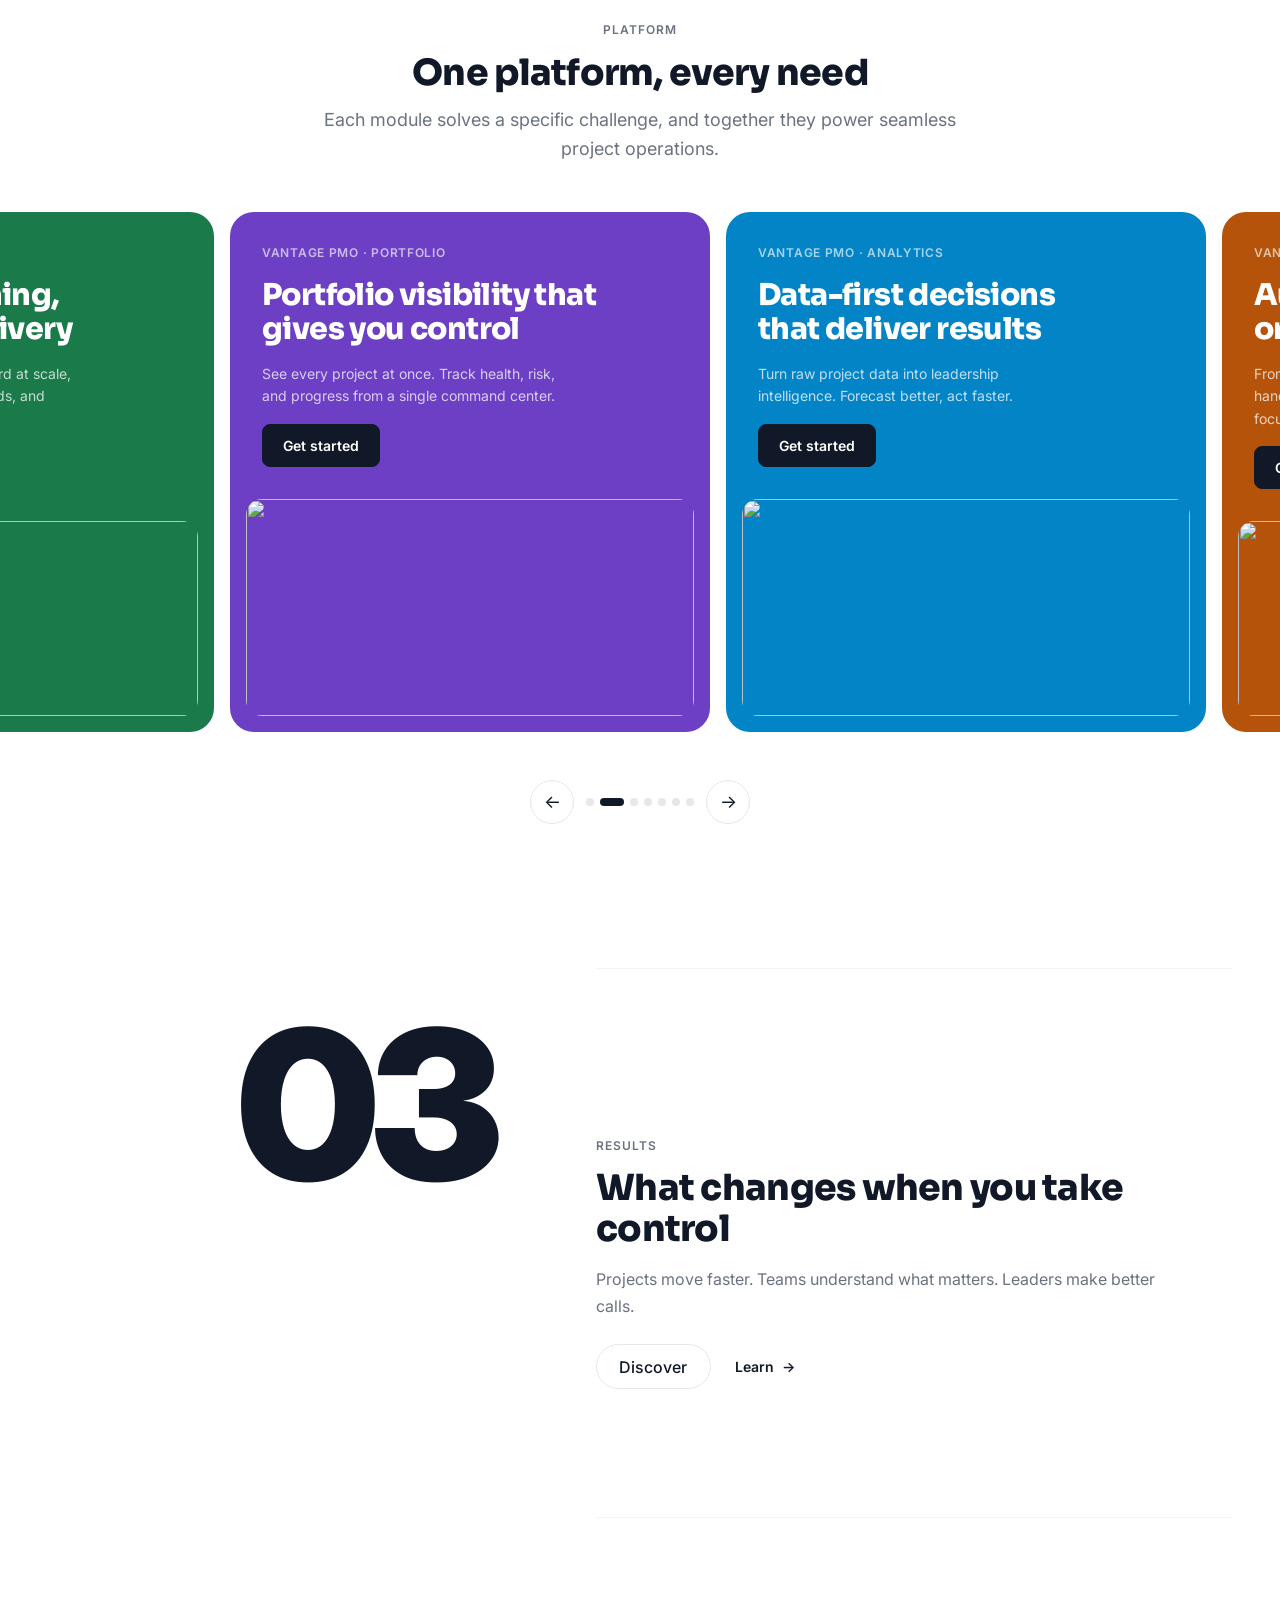
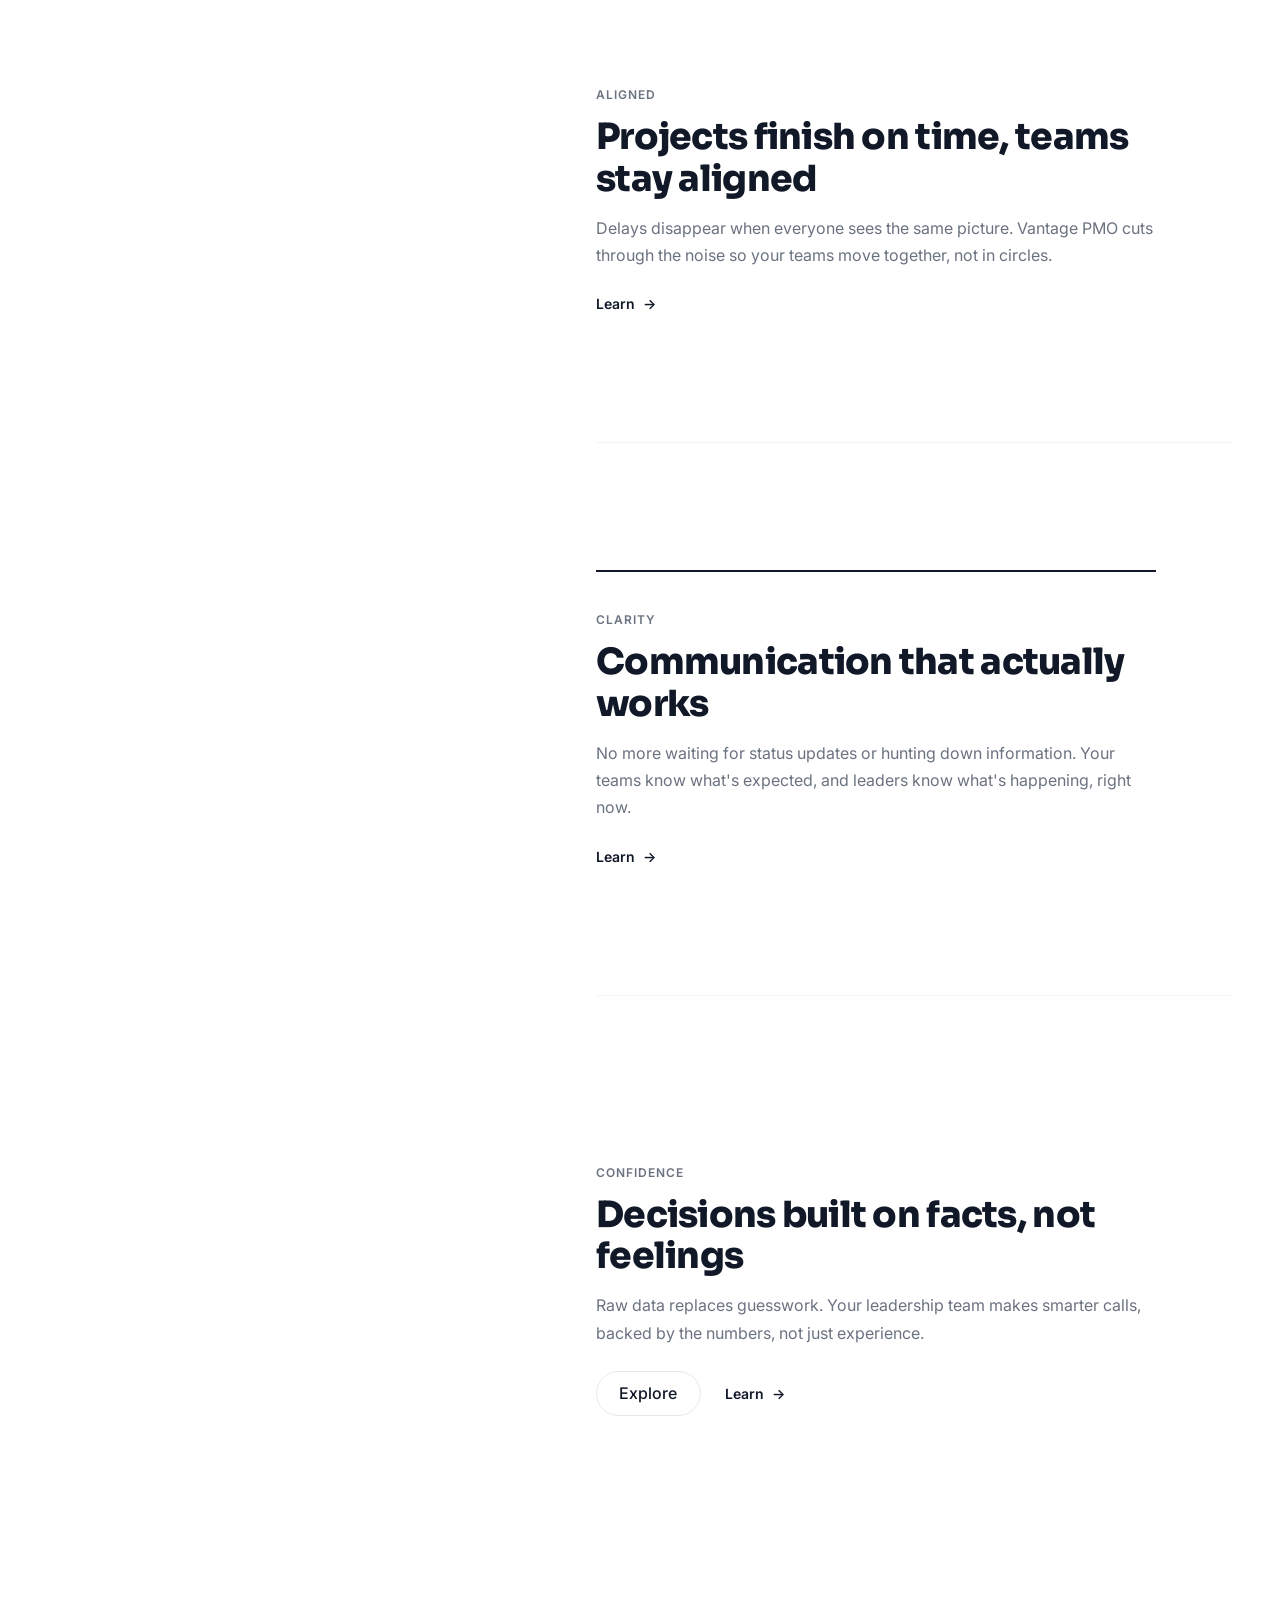
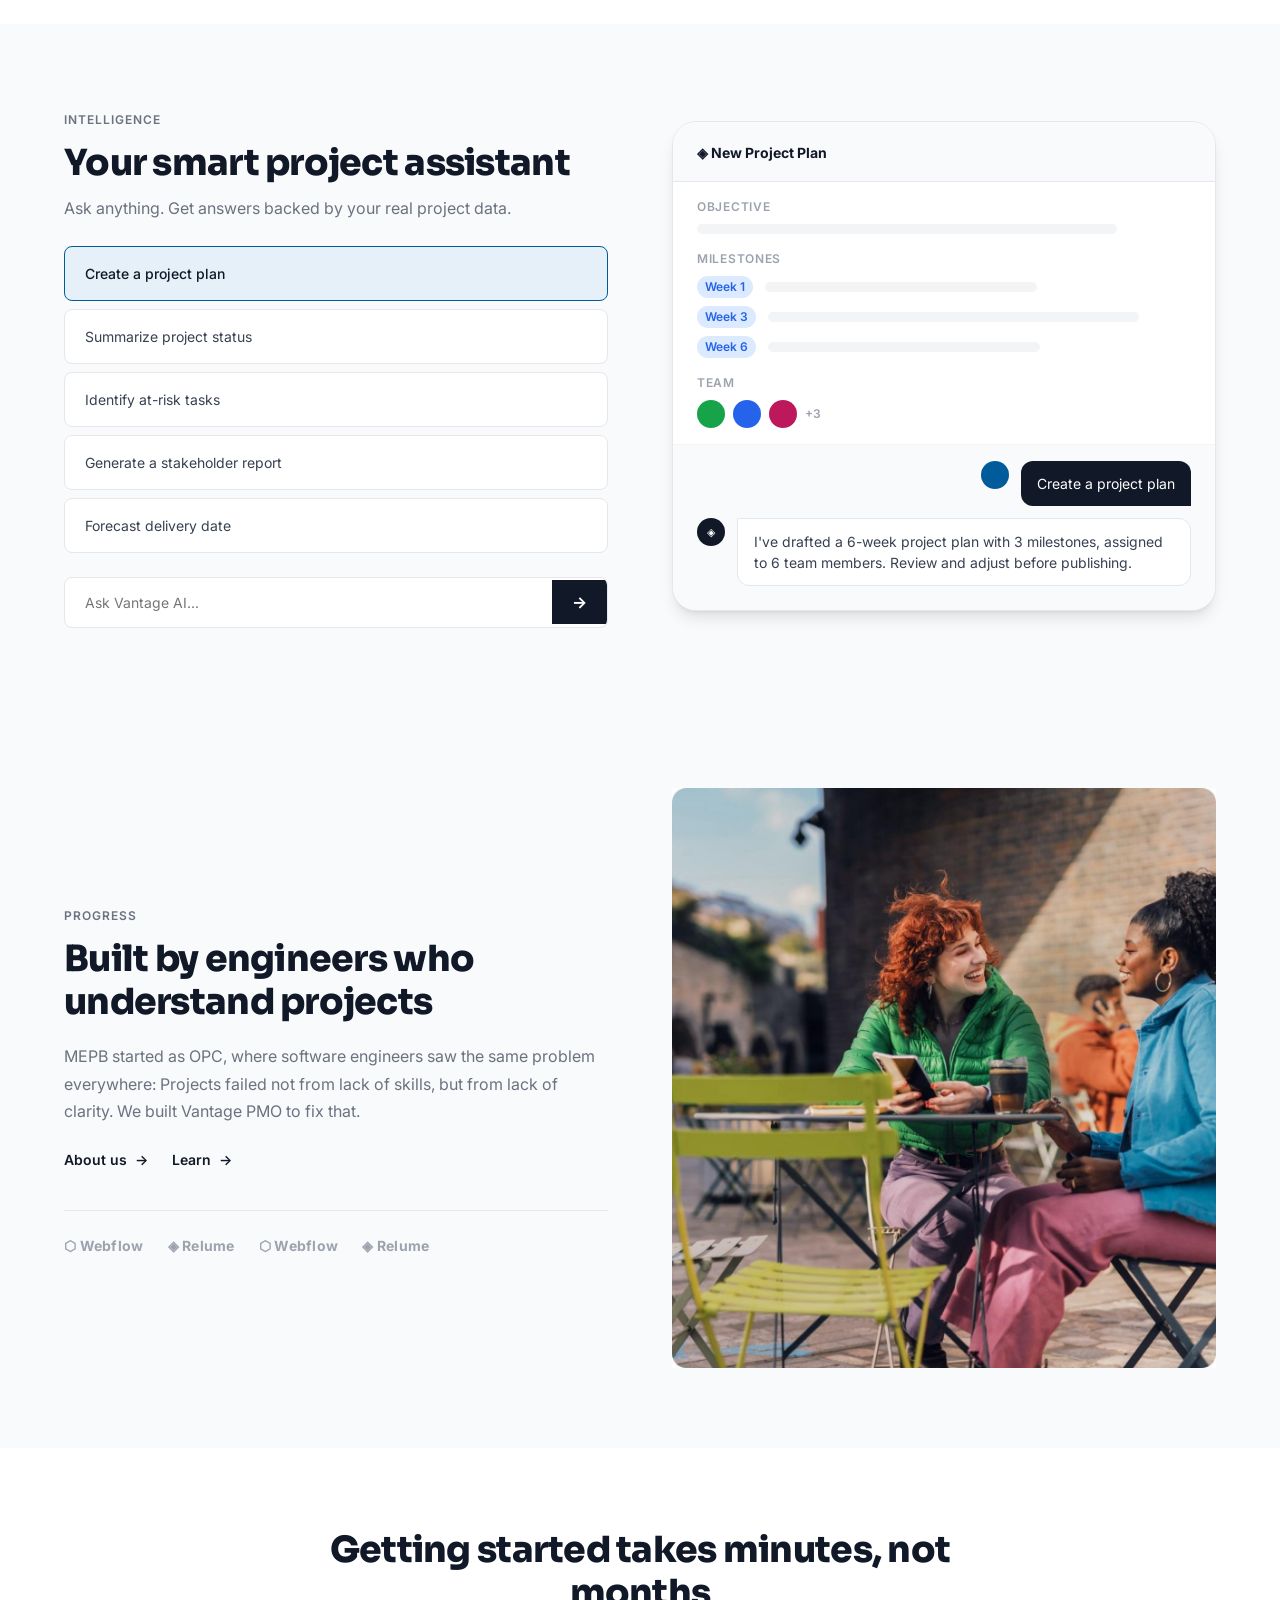
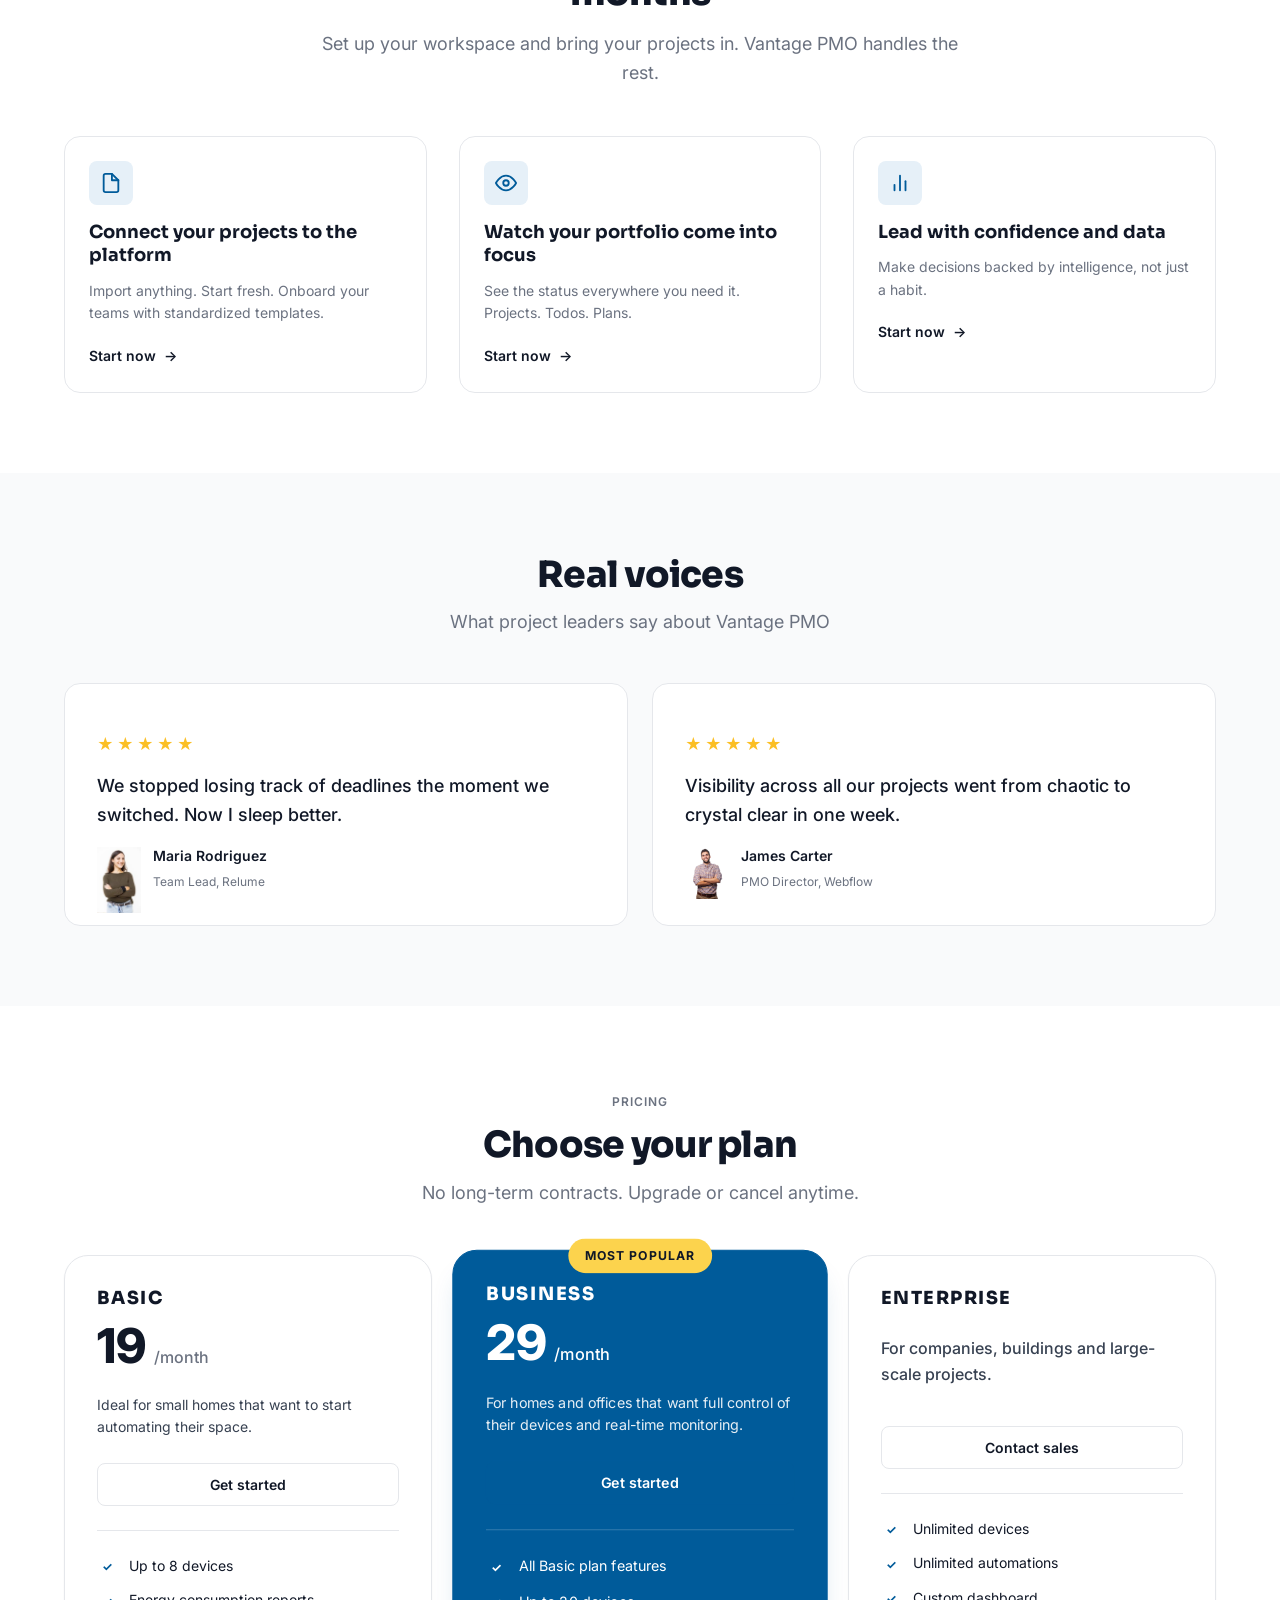
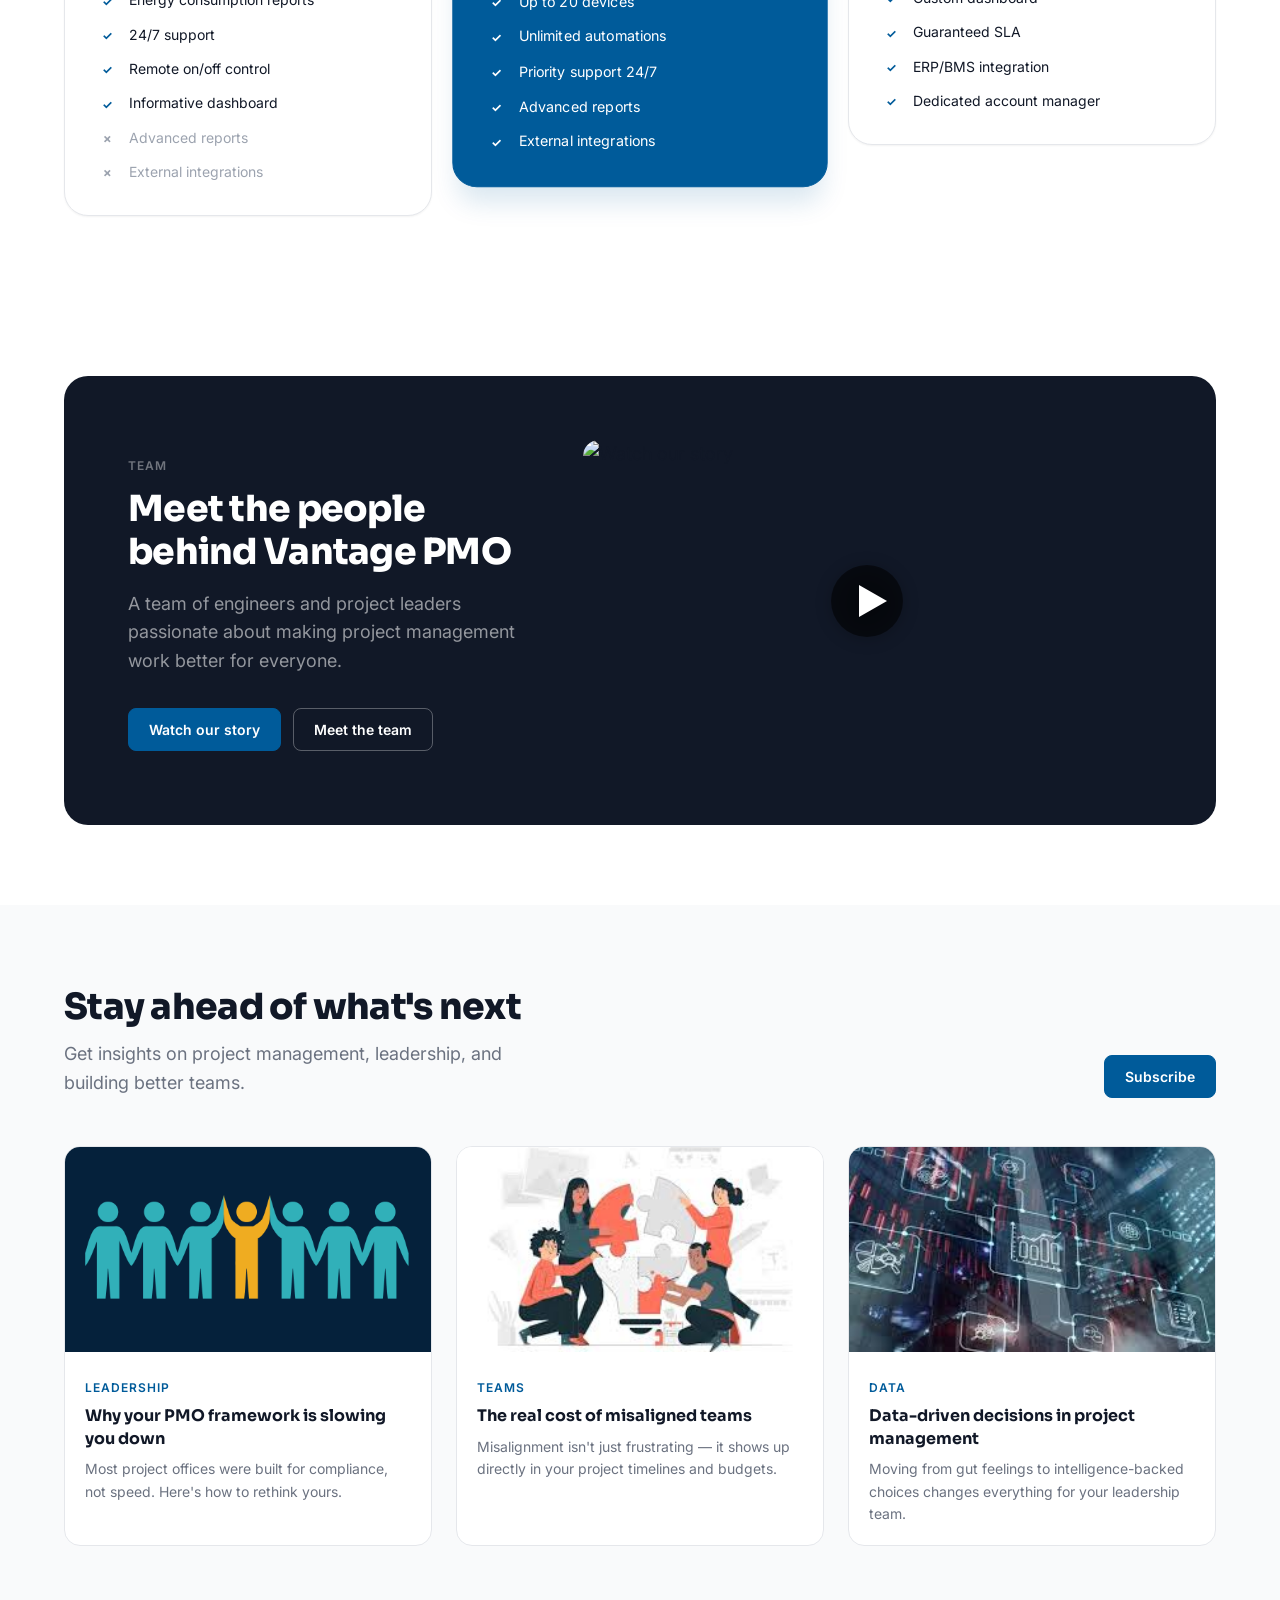
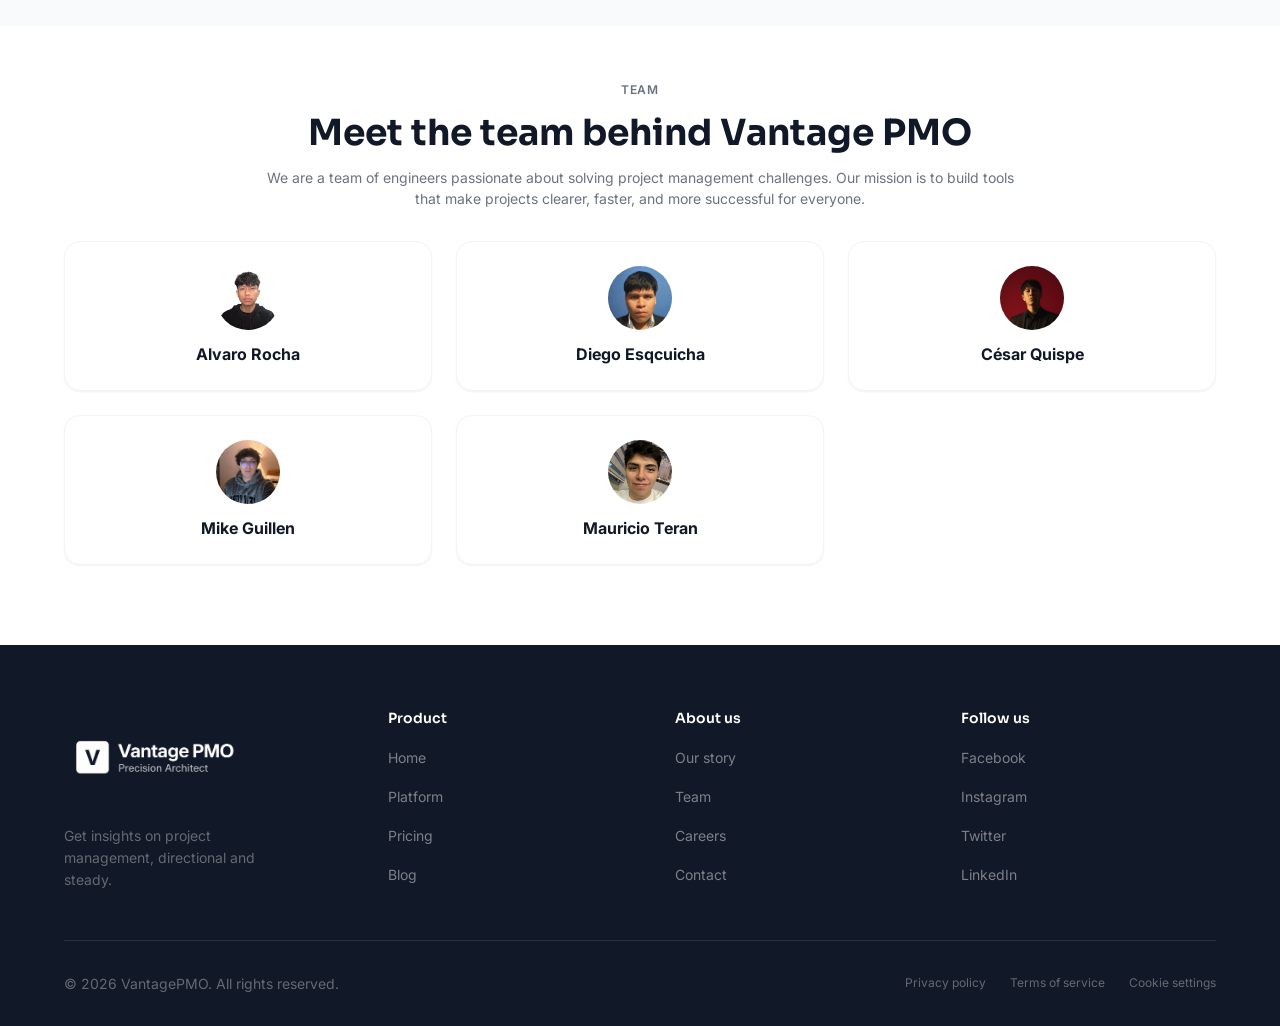
==== commit c2729bd0: "docs: add plans seccion" ====
--- a/index.html
+++ b/index.html
@@ -34,6 +34,7 @@
             <li><a href="#pillars" class="nav__link" data-i18n="nav.context">Context</a></li>
             <li><a href="#products" class="nav__link" data-i18n="nav.platform">Platform</a></li>
             <li><a href="#testimonials" class="nav__link" data-i18n="nav.testimonials">Testimonials</a></li>
+            <li><a href="#pricing" class="nav__link" data-i18n="pricing.label">Pricing</a></li>
             <li><a href="#blog" class="nav__link" data-i18n="nav.blog">Blog</a></li>
             <li><a href="#team" class="nav__link" data-i18n="nav.team">Team</a></li>
             <li><a href="#cta" class="nav__link" data-i18n="nav.resources">Resources</a></li>
@@ -792,6 +793,163 @@
     </section>
 
     <!-- ============================================================
+         DOMINIO: pricing
+         ============================================================ -->
+    <section class="pricing" id="pricing" aria-labelledby="pricing-heading">
+      <div class="container">
+
+        <div class="pricing__header">
+          <span class="label" data-i18n="pricing.label">Pricing</span>
+          <h2 class="pricing__heading" id="pricing-heading" data-i18n="pricing.heading">
+            Choose your plan
+          </h2>
+          <p class="pricing__subheading" data-i18n="pricing.subheading">
+            No long-term contracts. Upgrade or cancel anytime.
+          </p>
+        </div>
+
+        <div class="pricing__grid">
+
+          <!-- BASIC PLAN -->
+          <article class="pricing-card">
+            <div class="pricing-card__header">
+              <h3 class="pricing-card__name" data-i18n="pricing.basic.name">BASIC</h3>
+              <div class="pricing-card__price">
+                <span class="pricing-card__amount" data-i18n="pricing.basic.price">19</span>
+                <span class="pricing-card__period">/month</span>
+              </div>
+            </div>
+            <p class="pricing-card__description" data-i18n="pricing.basic.description">
+              Ideal for small homes that want to start automating their space.
+            </p>
+            <a href="#" class="btn btn--outline" data-i18n="pricing.basic.cta">Get started</a>
+            
+            <div class="pricing-card__features">
+              <ul class="pricing-features">
+                <li class="pricing-feature pricing-feature--available">
+                  <span class="pricing-feature__check">✓</span>
+                  <span data-i18n="pricing.basic.features.0">Up to 8 devices</span>
+                </li>
+                <li class="pricing-feature pricing-feature--available">
+                  <span class="pricing-feature__check">✓</span>
+                  <span data-i18n="pricing.basic.features.1">Energy consumption reports</span>
+                </li>
+                <li class="pricing-feature pricing-feature--available">
+                  <span class="pricing-feature__check">✓</span>
+                  <span data-i18n="pricing.basic.features.2">24/7 support</span>
+                </li>
+                <li class="pricing-feature pricing-feature--available">
+                  <span class="pricing-feature__check">✓</span>
+                  <span data-i18n="pricing.basic.features.3">Remote on/off control</span>
+                </li>
+                <li class="pricing-feature pricing-feature--available">
+                  <span class="pricing-feature__check">✓</span>
+                  <span data-i18n="pricing.basic.features.4">Informative dashboard</span>
+                </li>
+                <li class="pricing-feature pricing-feature--unavailable">
+                  <span class="pricing-feature__check">✗</span>
+                  <span data-i18n="pricing.basic.unavailable.0">Advanced reports</span>
+                </li>
+                <li class="pricing-feature pricing-feature--unavailable">
+                  <span class="pricing-feature__check">✗</span>
+                  <span data-i18n="pricing.basic.unavailable.1">External integrations</span>
+                </li>
+              </ul>
+            </div>
+          </article>
+
+          <!-- BUSINESS PLAN (HIGHLIGHTED) -->
+          <article class="pricing-card pricing-card--featured">
+            <div class="pricing-card__badge" data-i18n="pricing.business.badge">MOST POPULAR</div>
+            <div class="pricing-card__header">
+              <h3 class="pricing-card__name" data-i18n="pricing.business.name">BUSINESS</h3>
+              <div class="pricing-card__price">
+                <span class="pricing-card__amount" data-i18n="pricing.business.price">29</span>
+                <span class="pricing-card__period">/month</span>
+              </div>
+            </div>
+            <p class="pricing-card__description" data-i18n="pricing.business.description">
+              For homes and offices that want full control of their devices and real-time monitoring.
+            </p>
+            <a href="#" class="btn btn--green" data-i18n="pricing.business.cta">Get started</a>
+            
+            <div class="pricing-card__features">
+              <ul class="pricing-features">
+                <li class="pricing-feature pricing-feature--available">
+                  <span class="pricing-feature__check">✓</span>
+                  <span data-i18n="pricing.business.features.0">All Basic plan features</span>
+                </li>
+                <li class="pricing-feature pricing-feature--available">
+                  <span class="pricing-feature__check">✓</span>
+                  <span data-i18n="pricing.business.features.1">Up to 20 devices</span>
+                </li>
+                <li class="pricing-feature pricing-feature--available">
+                  <span class="pricing-feature__check">✓</span>
+                  <span data-i18n="pricing.business.features.2">Unlimited automations</span>
+                </li>
+                <li class="pricing-feature pricing-feature--available">
+                  <span class="pricing-feature__check">✓</span>
+                  <span data-i18n="pricing.business.features.3">Priority support 24/7</span>
+                </li>
+                <li class="pricing-feature pricing-feature--available">
+                  <span class="pricing-feature__check">✓</span>
+                  <span data-i18n="pricing.business.features.4">Advanced reports</span>
+                </li>
+                <li class="pricing-feature pricing-feature--available">
+                  <span class="pricing-feature__check">✓</span>
+                  <span data-i18n="pricing.business.features.5">External integrations</span>
+                </li>
+              </ul>
+            </div>
+          </article>
+
+          <!-- ENTERPRISE PLAN -->
+          <article class="pricing-card">
+            <div class="pricing-card__header">
+              <h3 class="pricing-card__name" data-i18n="pricing.enterprise.name">ENTERPRISE</h3>
+              <div class="pricing-card__price-custom">
+                <span class="pricing-card__cta-text" data-i18n="pricing.enterprise.description">
+                  For companies, buildings and large-scale projects.
+                </span>
+              </div>
+            </div>
+            <a href="#" class="btn btn--outline" data-i18n="pricing.enterprise.cta">Contact sales</a>
+            
+            <div class="pricing-card__features">
+              <ul class="pricing-features">
+                <li class="pricing-feature pricing-feature--available">
+                  <span class="pricing-feature__check">✓</span>
+                  <span data-i18n="pricing.enterprise.features.0">Unlimited devices</span>
+                </li>
+                <li class="pricing-feature pricing-feature--available">
+                  <span class="pricing-feature__check">✓</span>
+                  <span data-i18n="pricing.enterprise.features.1">Unlimited automations</span>
+                </li>
+                <li class="pricing-feature pricing-feature--available">
+                  <span class="pricing-feature__check">✓</span>
+                  <span data-i18n="pricing.enterprise.features.2">Custom dashboard</span>
+                </li>
+                <li class="pricing-feature pricing-feature--available">
+                  <span class="pricing-feature__check">✓</span>
+                  <span data-i18n="pricing.enterprise.features.3">Guaranteed SLA</span>
+                </li>
+                <li class="pricing-feature pricing-feature--available">
+                  <span class="pricing-feature__check">✓</span>
+                  <span data-i18n="pricing.enterprise.features.4">ERP/BMS integration</span>
+                </li>
+                <li class="pricing-feature pricing-feature--available">
+                  <span class="pricing-feature__check">✓</span>
+                  <span data-i18n="pricing.enterprise.features.5">Dedicated account manager</span>
+                </li>
+              </ul>
+            </div>
+          </article>
+
+        </div>
+      </div>
+    </section>
+
+    <!-- ============================================================
          DOMINIO: cta
          ============================================================ -->
     <section class="cta" id="cta" aria-labelledby="cta-heading">
--- a/public/styles/style.css
+++ b/public/styles/style.css
@@ -1230,6 +1230,234 @@
 
 
 /* -----------------------------------------------------------------
+   DOMINIO: pricing
+   ----------------------------------------------------------------- */
+.pricing { padding: var(--sp-20) 0; background: var(--color-white); }
+
+.pricing__header { text-align: center; margin-bottom: var(--sp-12); }
+
+.pricing__heading {
+  font-size: var(--fs-4xl);
+  font-weight: 800;
+  line-height: 1.2;
+  letter-spacing: -0.02em;
+  color: var(--color-dark);
+  margin-bottom: var(--sp-3);
+}
+
+.pricing__subheading {
+  font-size: var(--fs-lg);
+  color: var(--color-gray-500);
+  line-height: 1.6;
+}
+
+.pricing__grid {
+  display: grid;
+  grid-template-columns: repeat(3, minmax(0, 1fr));
+  gap: var(--sp-6);
+  align-items: start;
+}
+
+.pricing-card {
+  background: var(--color-white);
+  border: 1.5px solid var(--color-gray-200);
+  border-radius: var(--radius-xl);
+  padding: var(--sp-8);
+  display: flex;
+  flex-direction: column;
+  gap: var(--sp-6);
+  position: relative;
+  transition: all var(--transition-slow);
+  box-shadow: var(--shadow-sm);
+}
+
+.pricing-card:hover {
+  box-shadow: var(--shadow-lg);
+  border-color: var(--color-green);
+  transform: translateY(-4px);
+}
+
+/* Plan destacado (BUSINESS) */
+.pricing-card--featured {
+  background: var(--color-green);
+  border-color: var(--color-green);
+  color: var(--color-white);
+  transform: scale(1.02);
+  box-shadow: 0 20px 25px -5px rgba(0, 91, 154, 0.15);
+}
+
+.pricing-card--featured:hover {
+  transform: scale(1.02) translateY(-8px);
+  box-shadow: 0 25px 50px -12px rgba(0, 91, 154, 0.25);
+}
+
+.pricing-card--featured .pricing-card__name,
+.pricing-card--featured .pricing-card__amount,
+.pricing-card--featured .pricing-card__period,
+.pricing-card--featured .pricing-card__description {
+  color: var(--color-white);
+}
+
+.pricing-card__badge {
+  position: absolute;
+  top: -12px;
+  left: 50%;
+  transform: translateX(-50%);
+  background: #FCD34D;
+  color: var(--color-dark);
+  padding: var(--sp-2) var(--sp-4);
+  border-radius: var(--radius-full);
+  font-size: var(--fs-xs);
+  font-weight: 700;
+  letter-spacing: 0.08em;
+  text-transform: uppercase;
+  white-space: nowrap;
+}
+
+.pricing-card__header {
+  display: flex;
+  flex-direction: column;
+  gap: var(--sp-3);
+}
+
+.pricing-card__name {
+  font-size: var(--fs-lg);
+  font-weight: 800;
+  letter-spacing: 0.08em;
+  text-transform: uppercase;
+  color: var(--color-dark);
+}
+
+.pricing-card__price {
+  display: flex;
+  align-items: baseline;
+  gap: var(--sp-2);
+}
+
+.pricing-card__amount {
+  font-size: var(--fs-5xl);
+  font-weight: 800;
+  color: var(--color-dark);
+  line-height: 1;
+}
+
+.pricing-card__period {
+  font-size: var(--fs-base);
+  font-weight: 500;
+  color: var(--color-gray-500);
+}
+
+.pricing-card__price-custom {
+  display: flex;
+  align-items: center;
+  justify-content: center;
+  min-height: 80px;
+}
+
+.pricing-card__cta-text {
+  font-size: var(--fs-base);
+  color: var(--color-gray-700);
+  line-height: 1.6;
+  font-weight: 500;
+}
+
+.pricing-card__description {
+  font-size: var(--fs-sm);
+  color: var(--color-gray-700);
+  line-height: 1.6;
+}
+
+.pricing-card--featured .pricing-card__description {
+  color: rgba(255, 255, 255, 0.9);
+}
+
+.pricing-card .btn {
+  width: 100%;
+  justify-content: center;
+}
+
+.pricing-card__features {
+  border-top: 1px solid var(--color-gray-200);
+  padding-top: var(--sp-6);
+}
+
+.pricing-card--featured .pricing-card__features {
+  border-top-color: rgba(255, 255, 255, 0.2);
+}
+
+.pricing-features {
+  display: flex;
+  flex-direction: column;
+  gap: var(--sp-3);
+  list-style: none;
+}
+
+.pricing-feature {
+  display: flex;
+  align-items: flex-start;
+  gap: var(--sp-3);
+  font-size: var(--fs-sm);
+  line-height: 1.6;
+}
+
+.pricing-feature--available {
+  color: var(--color-dark);
+}
+
+.pricing-card--featured .pricing-feature--available {
+  color: var(--color-white);
+}
+
+.pricing-feature--unavailable {
+  color: var(--color-gray-400);
+}
+
+.pricing-card--featured .pricing-feature--unavailable {
+  color: rgba(255, 255, 255, 0.5);
+}
+
+.pricing-feature__check {
+  display: inline-flex;
+  align-items: center;
+  justify-content: center;
+  width: 20px;
+  height: 20px;
+  font-size: var(--fs-xs);
+  font-weight: 700;
+  flex-shrink: 0;
+  margin-top: 2px;
+}
+
+.pricing-feature--available .pricing-feature__check {
+  color: var(--color-green);
+}
+
+.pricing-card--featured .pricing-feature--available .pricing-feature__check {
+  color: var(--color-white);
+}
+
+.pricing-feature--unavailable .pricing-feature__check {
+  color: var(--color-gray-300);
+}
+
+@media (max-width: 900px) {
+  .pricing__grid {
+    grid-template-columns: 1fr;
+    max-width: 540px;
+    margin: 0 auto;
+  }
+
+  .pricing-card--featured {
+    transform: scale(1);
+  }
+
+  .pricing-card--featured:hover {
+    transform: scale(1) translateY(-4px);
+  }
+}
+
+
+/* -----------------------------------------------------------------
    DOMINIO: cta
    ----------------------------------------------------------------- */
 .cta { padding: var(--sp-20) 0; }
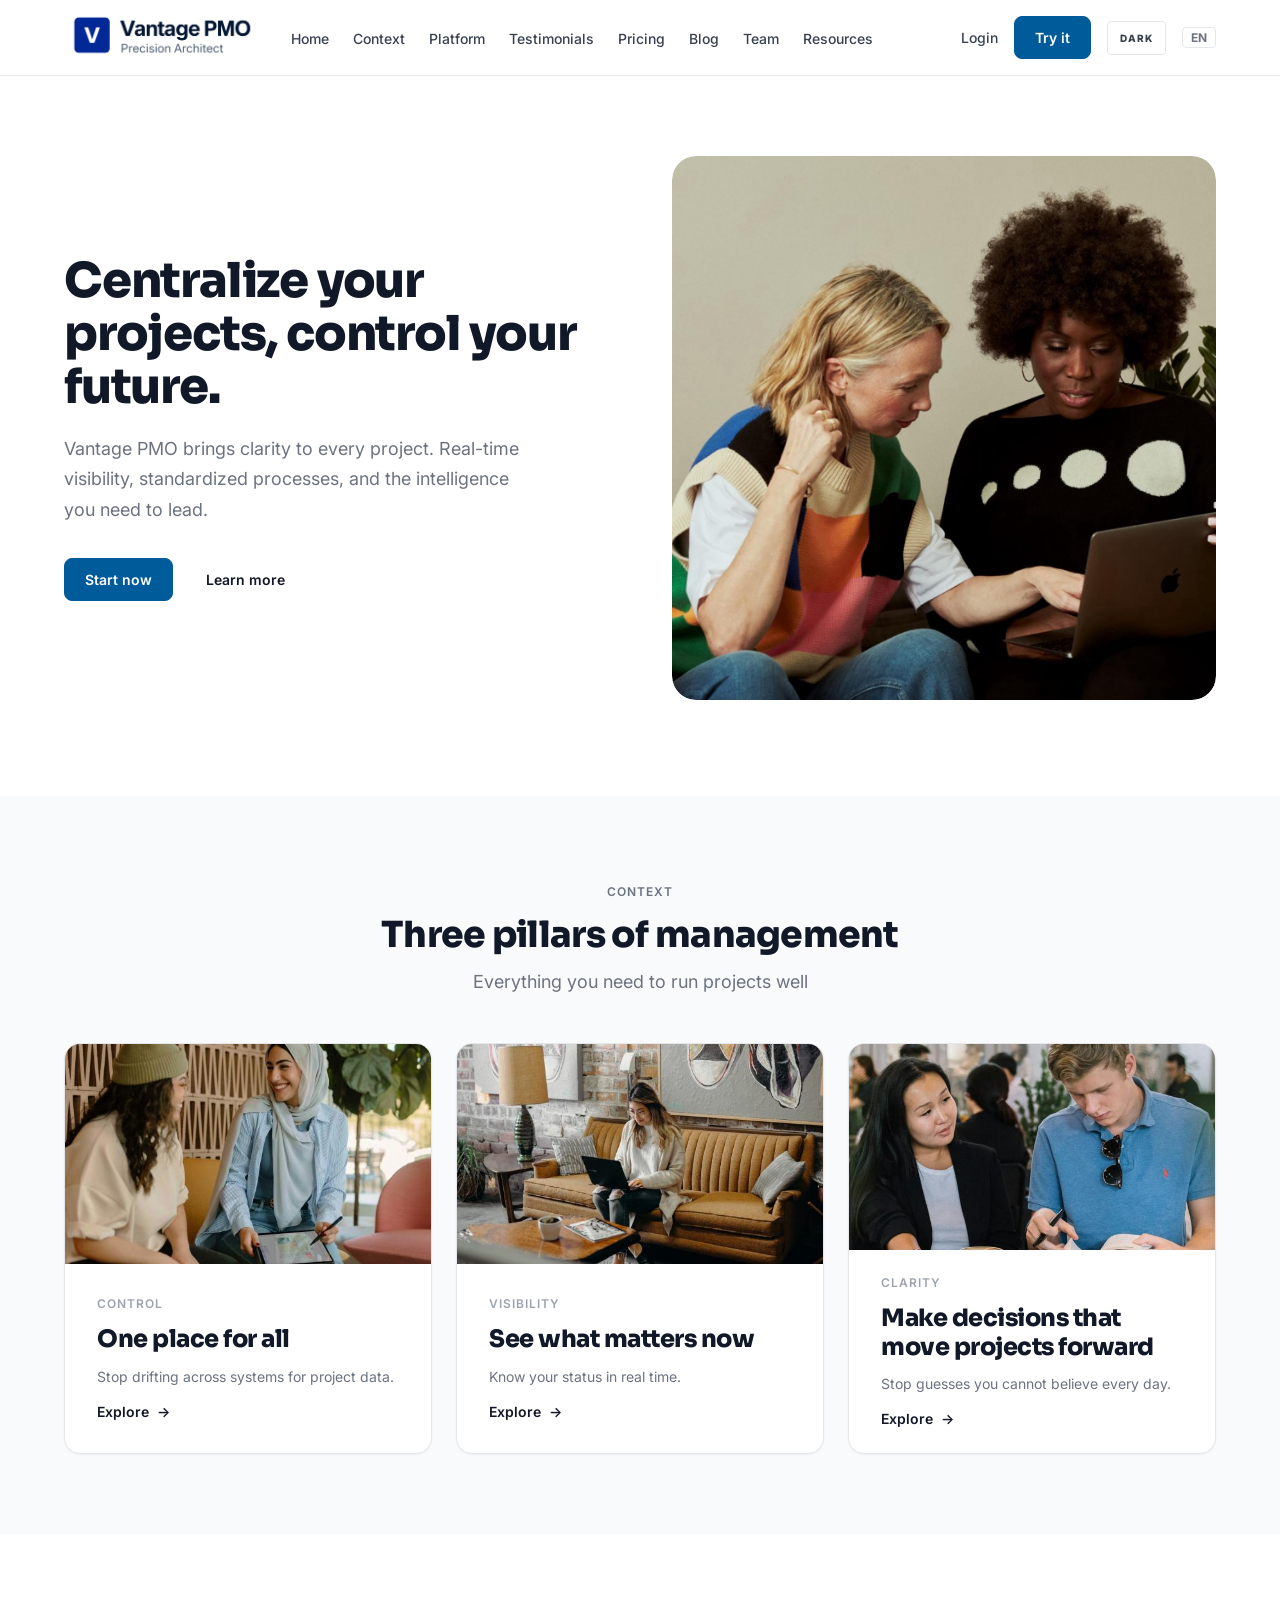
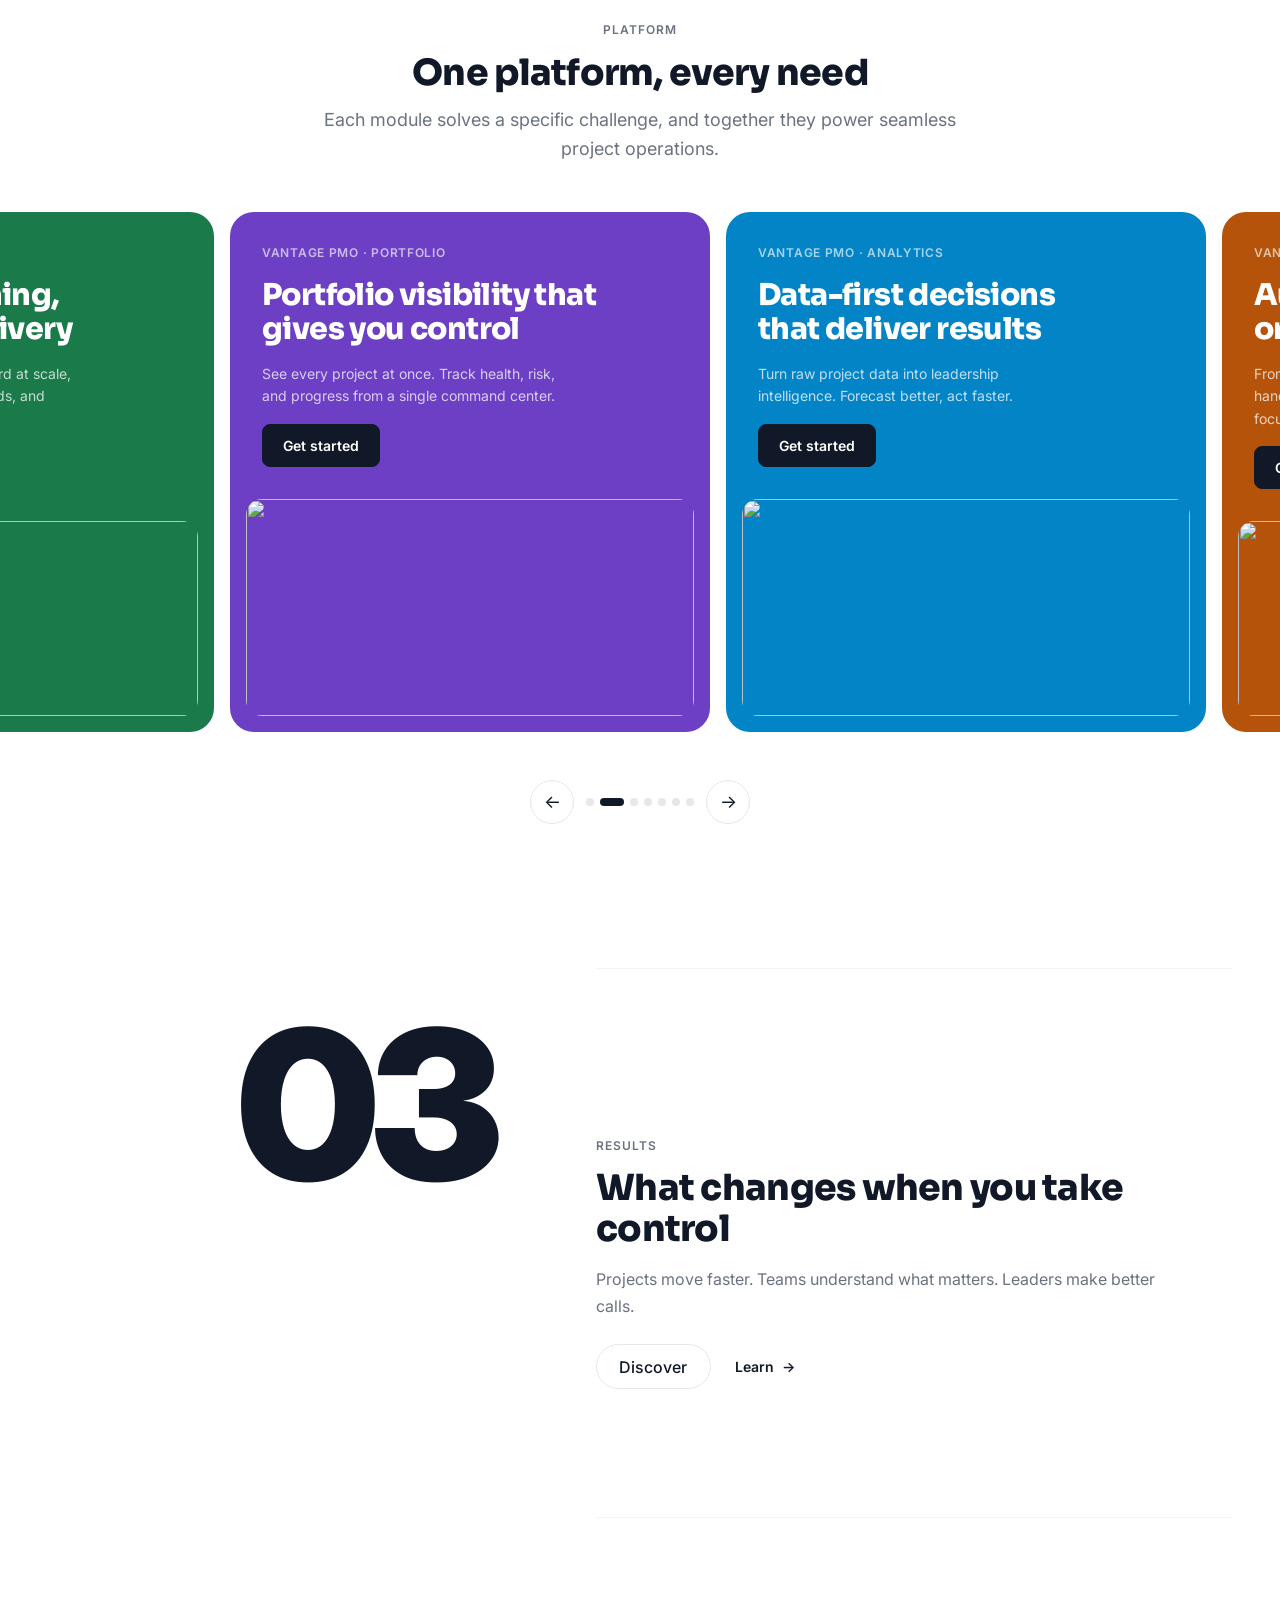
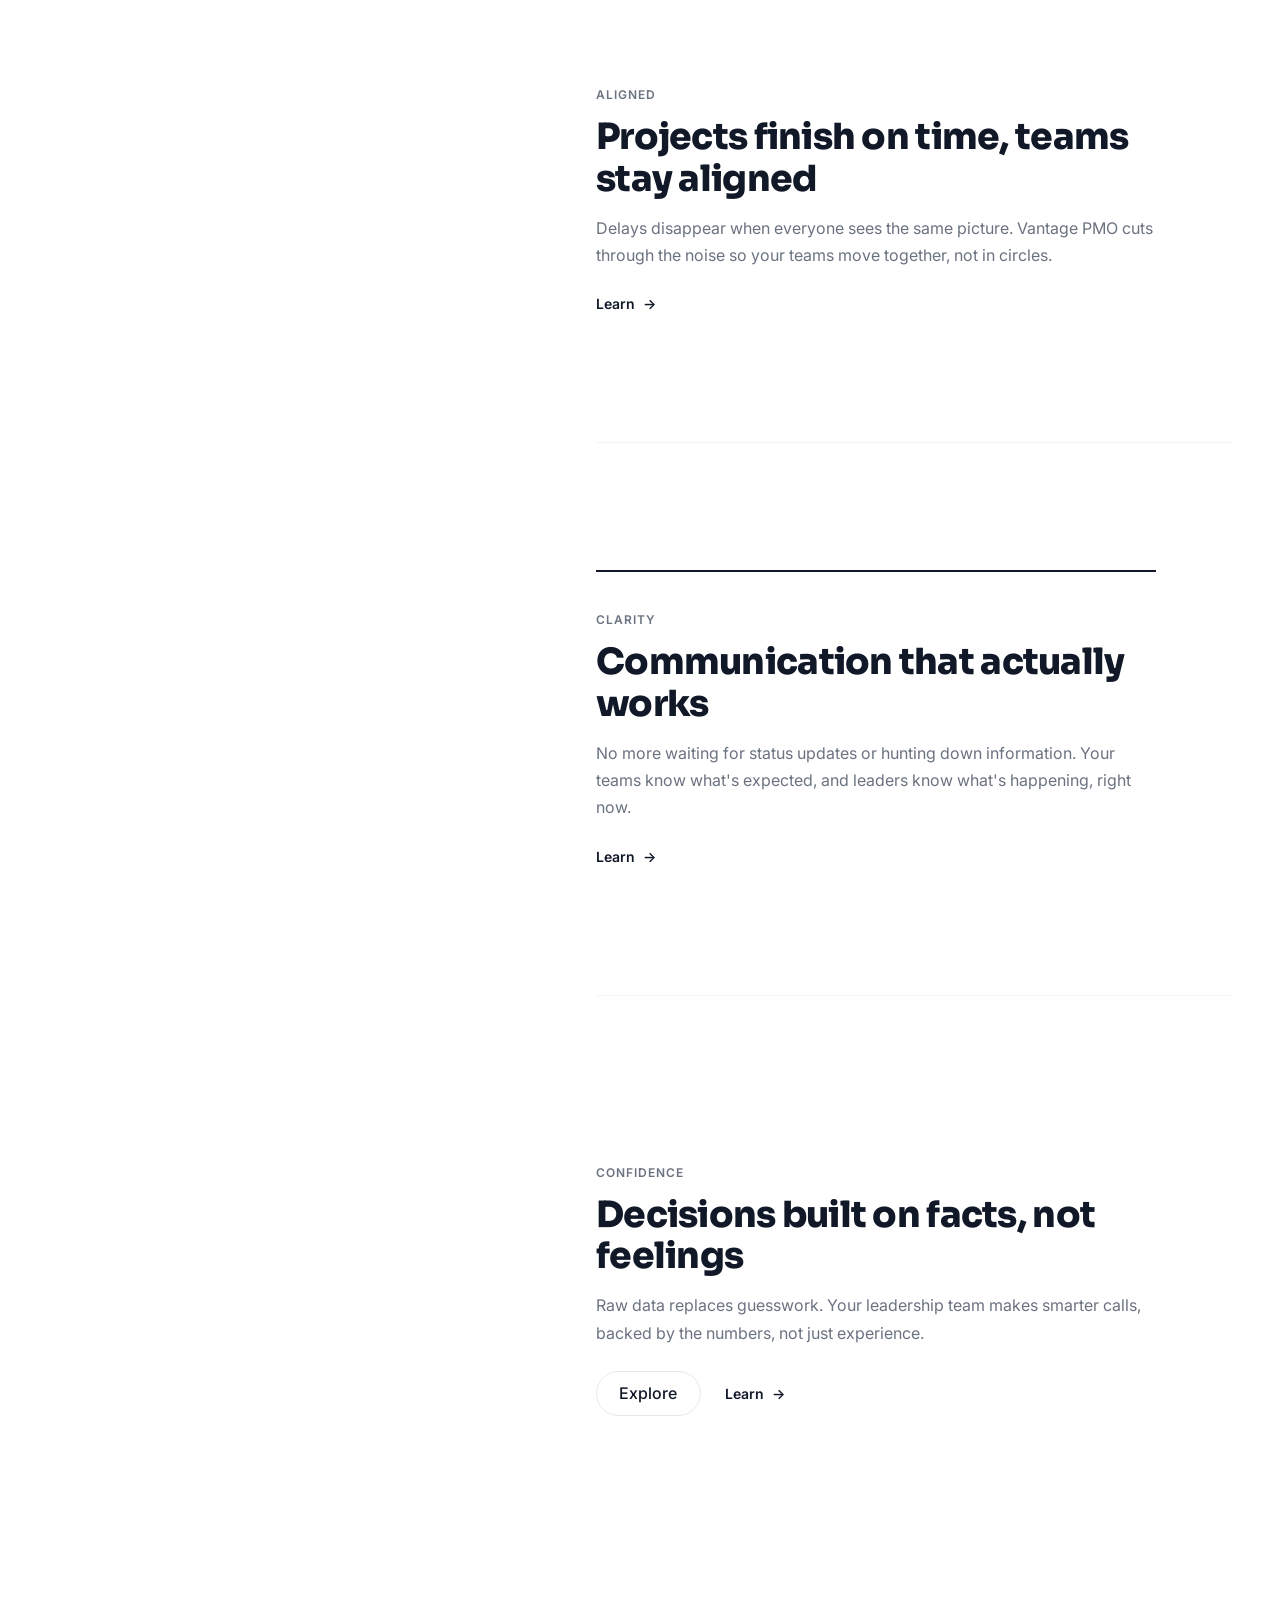
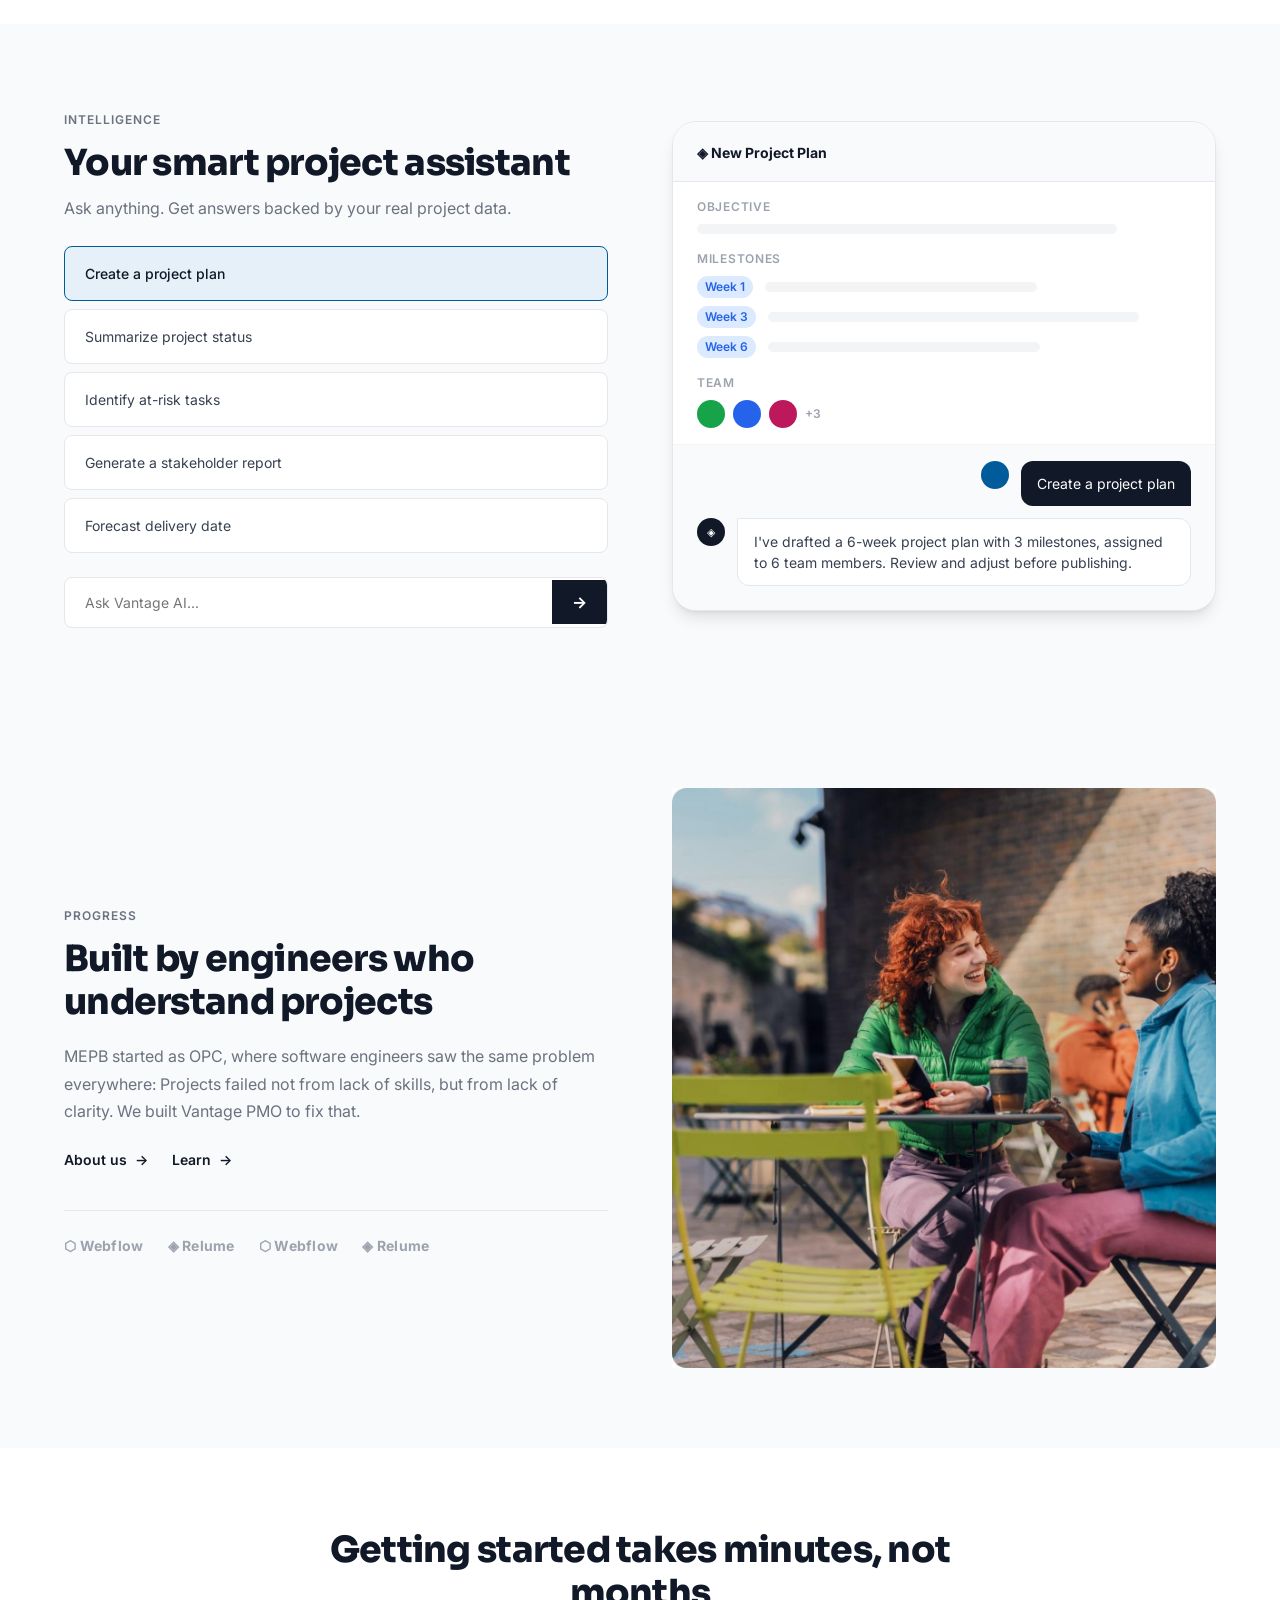
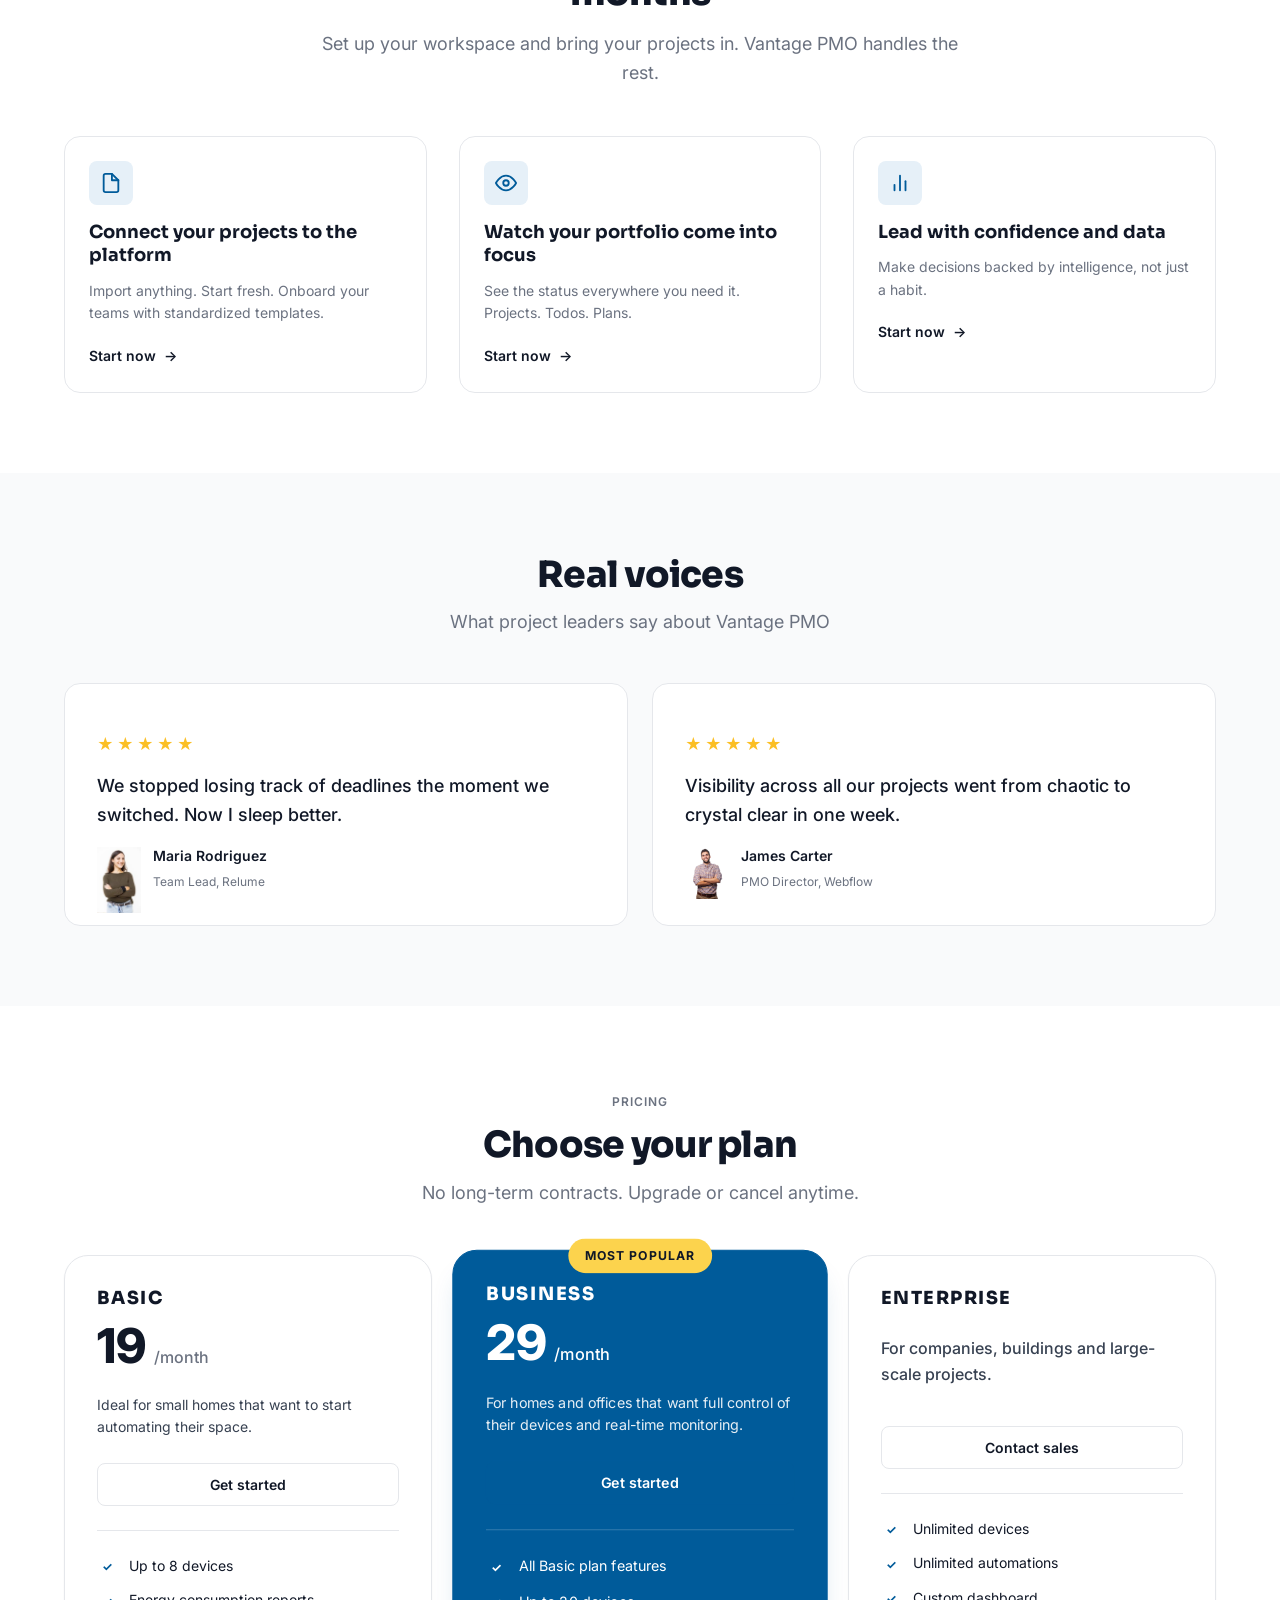
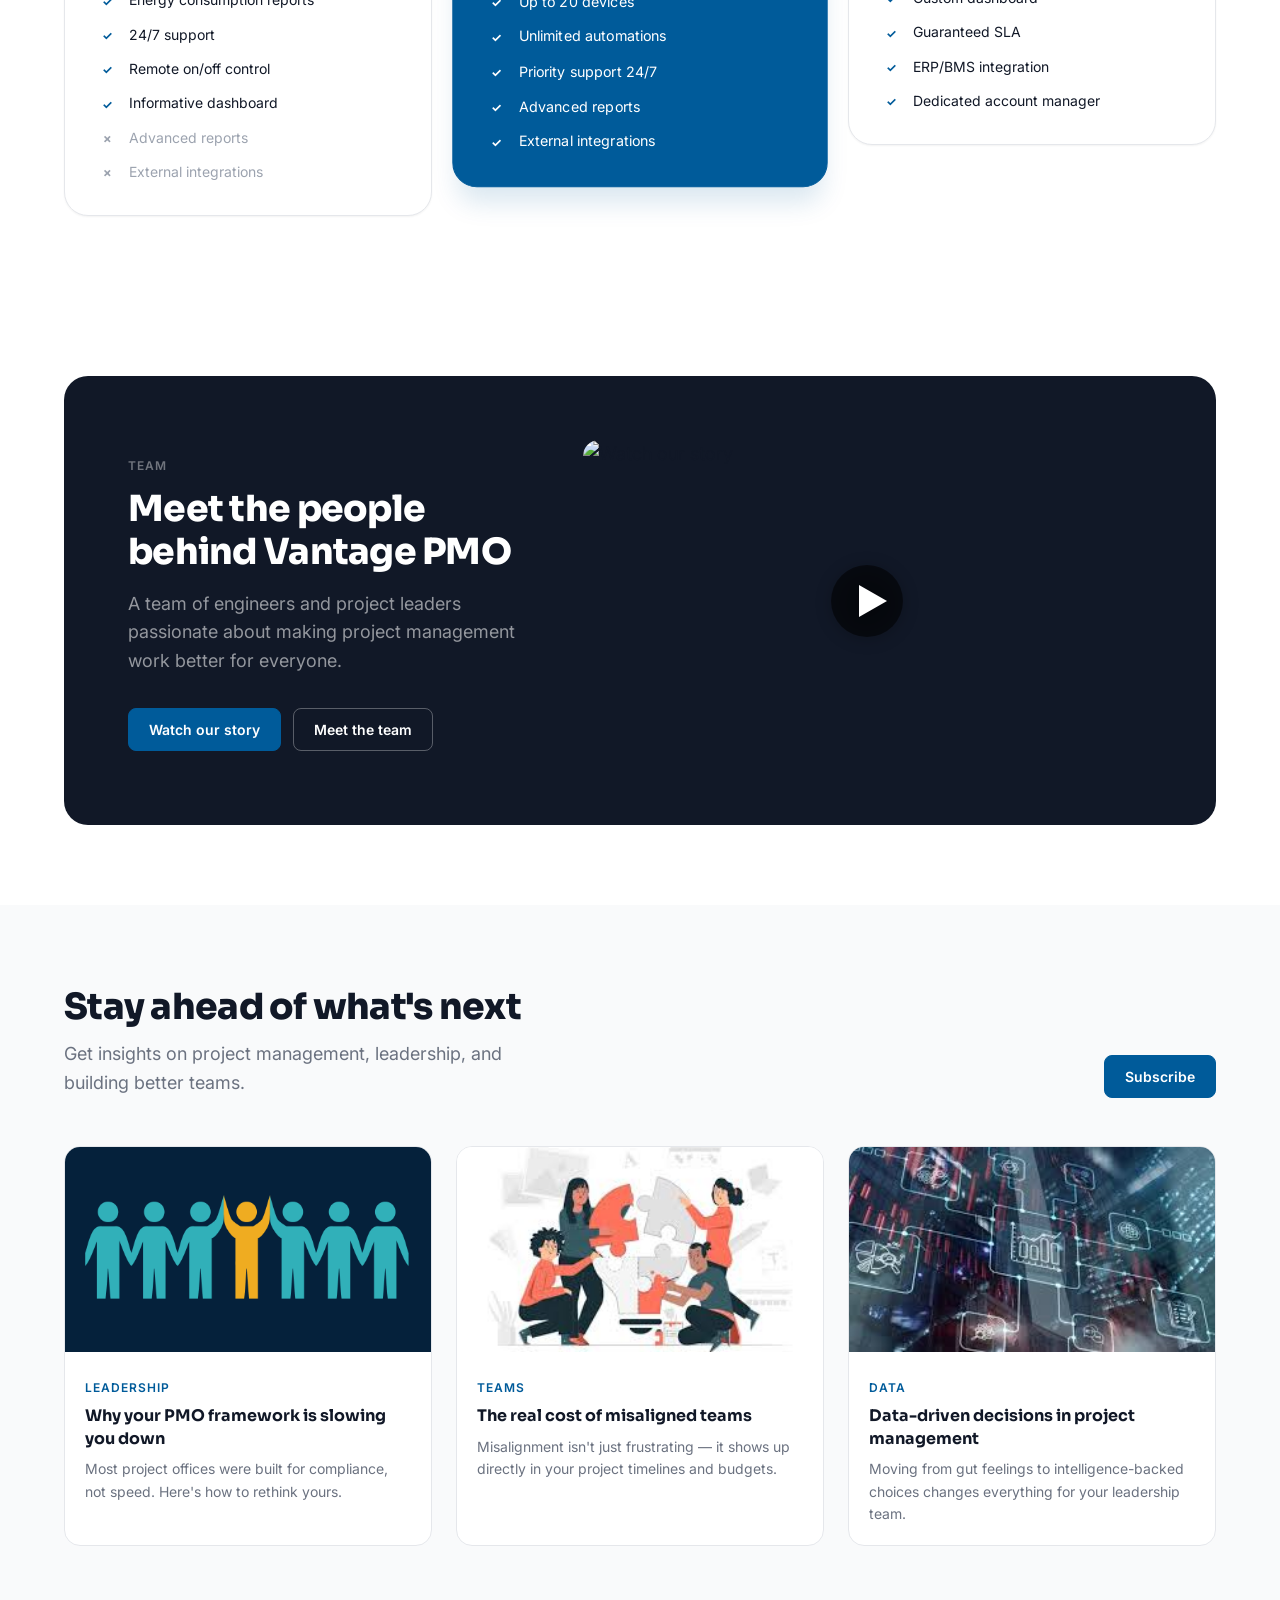
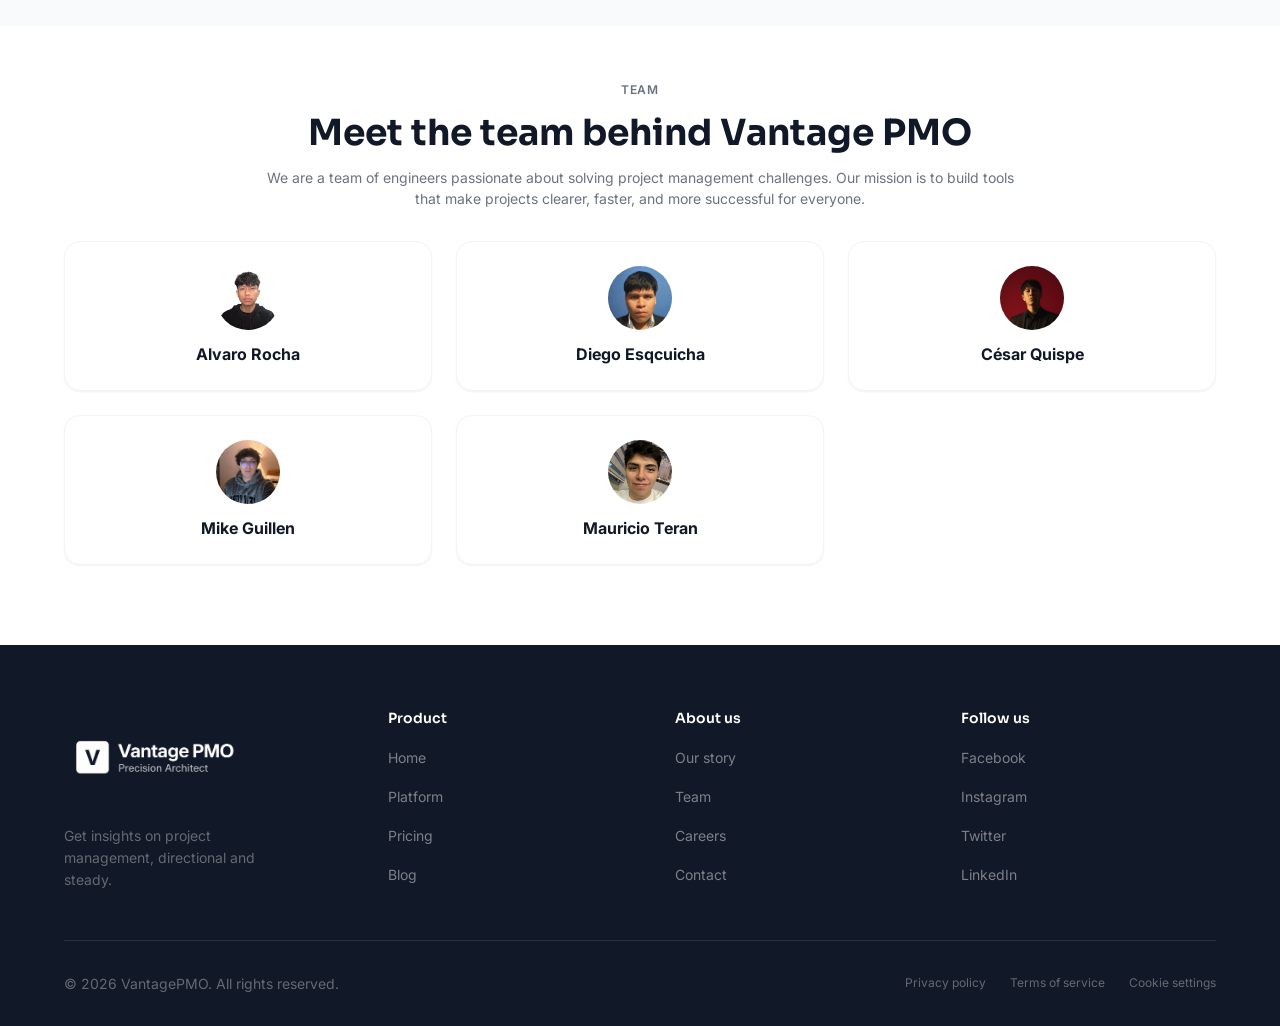
==== commit e8d7a2f6: "docs: add dark-mode" ====
--- a/index.html
+++ b/index.html
@@ -44,6 +44,9 @@
         <div class="nav__actions">
           <a href="Session_registration.html" class="nav__login" data-i18n="nav.login">Login</a>
           <a href="#" class="btn btn--primary" data-i18n="nav.cta">Try it</a>
+          <button class="nav__theme" id="themeSwitcher">
+            <span class="nav__theme-text" id="themeText">DARK</span>
+          </button>
           <button class="nav__lang" id="langSwitcher" aria-label="Switch language">EN</button>
           <button class="nav__toggle" aria-label="Toggle menu" aria-expanded="false">
             <span></span><span></span><span></span>
--- a/public/styles/style.css
+++ b/public/styles/style.css
@@ -106,6 +106,152 @@
   --transition-slow: 0.35s ease;
 }
 
+/* -----------------------------------------------------------------
+   DARK MODE: Variables & Overrides
+   ----------------------------------------------------------------- */
+[data-theme="dark"] {
+  --color-dark:        #F9FAFB;
+  --color-gray-700:    #E5E7EB;
+  --color-gray-500:    #9CA3AF;
+  --color-gray-400:    #6B7280;
+  --color-gray-200:    #374151;
+  --color-gray-100:    #1F2937;
+  --color-gray-50:     #111827;
+  --color-white:       #0B0F19;
+  --color-green-light: #0A2647;
+}
+
+/* Aplicación global de colores de fondo y texto */
+[data-theme="dark"] body { 
+  background-color: var(--color-white); 
+  color: var(--color-dark); 
+}
+
+/* Ajustes de secciones con fondos claros */
+[data-theme="dark"] .pillars,
+[data-theme="dark"] .ai-section,
+[data-theme="dark"] .about,
+[data-theme="dark"] .testimonials,
+[data-theme="dark"] .blog,
+[data-theme="dark"] .auth-container,
+[data-theme="dark"] .footer {
+  background-color: var(--color-gray-50);
+}
+
+/* Tarjetas y recuadros (Cards) */
+[data-theme="dark"] .pillar-card,
+[data-theme="dark"] .step-card,
+[data-theme="dark"] .testimonial-card,
+[data-theme="dark"] .blog-card,
+[data-theme="dark"] .team-card,
+[data-theme="dark"] .pricing-card,
+[data-theme="dark"] .ai-panel,
+[data-theme="dark"] .ai-mockup,
+[data-theme="dark"] .ai-prompt,
+[data-theme="dark"] .registration-card {
+  background-color: var(--color-gray-100);
+  border-color: var(--color-gray-200);
+}
+
+/* Inputs y elementos de formulario */
+[data-theme="dark"] .ai-section__input,
+[data-theme="dark"] .form-group input {
+  background-color: var(--color-gray-100);
+  border-color: var(--color-gray-200);
+  color: var(--color-dark);
+}
+
+/* Corregir visibilidad en Footer (Textos con transparencia blanca) */
+[data-theme="dark"] .footer__tagline,
+[data-theme="dark"] .footer__copyright,
+[data-theme="dark"] .footer__legal a,
+[data-theme="dark"] .footer__list a {
+  color: var(--color-gray-400);
+}
+
+[data-theme="dark"] .footer__logo,
+[data-theme="dark"] .footer__col-title,
+[data-theme="dark"] .footer__list a:hover,
+[data-theme="dark"] .footer__legal a:hover {
+  color: var(--color-dark);
+}
+
+/* Corregir Tarjeta de Precios Destacada (Mantener texto blanco sobre fondo verde) */
+[data-theme="dark"] .pricing-card--featured,
+[data-theme="dark"] .pricing-card--featured .pricing-card__name,
+[data-theme="dark"] .pricing-card--featured .pricing-card__amount,
+[data-theme="dark"] .pricing-card--featured .pricing-card__period,
+[data-theme="dark"] .pricing-card--featured .pricing-card__description,
+[data-theme="dark"] .pricing-card--featured .pricing-feature--available {
+  color: #FFFFFF;
+}
+
+/* Corregir visibilidad en sección CTA (Meet the people...) */
+[data-theme="dark"] .cta__label {
+  color: var(--color-white);
+}
+
+[data-theme="dark"] .cta__text {
+  color: var(--color-white);
+}
+
+[data-theme="dark"] .btn--outline-white {
+  color: var(--color-white);
+  border-color: var(--color-gray-200);
+}
+
+[data-theme="dark"] .btn--outline-white:hover {
+  background: var(--color-gray-100);
+}
+
+/* Elementos específicos del Mockup de IA */
+[data-theme="dark"] .ai-mockup__header,
+[data-theme="dark"] .ai-mockup__chat,
+[data-theme="dark"] .ai-kpi,
+[data-theme="dark"] .ai-plan__line,
+[data-theme="dark"] .ai-forecast__bar {
+  background-color: var(--color-gray-50);
+}
+
+/* Navegación y Logos */
+[data-theme="dark"] .nav { background: var(--color-white); }
+[data-theme="dark"] .nav__logo-img { content: url("../assets/images/logo/dark-logo.png"); }
+
+/* Estilos del selector de tema (Modo Texto) */
+.nav__theme {
+  display: flex;
+  align-items: center;
+  justify-content: center;
+  padding: 0 12px;
+  height: 34px;
+  border-radius: var(--radius-sm);
+  border: 1px solid var(--color-gray-200);
+  background: transparent;
+  cursor: pointer;
+  transition: all var(--transition);
+  color: var(--color-gray-700);
+}
+.nav__theme:hover { background: var(--color-gray-100); border-color: var(--color-gray-400); }
+.nav__theme-text {
+  font-size: 10px;
+  font-weight: 800;
+  letter-spacing: 0.1em;
+}
+
+/* Refuerzo para que no falte ningún recuadro ni degradado en Dark Mode */
+[data-theme="dark"] .about__image {
+  background:
+    radial-gradient(ellipse at 60% 40%, #1a2b3c 0%, transparent 55%),
+    radial-gradient(ellipse at 30% 70%, #2a3b4c 0%, transparent 50%),
+    linear-gradient(135deg, #0f172a 0%, #1e293b 100%);
+}
+
+[data-theme="dark"] .auth-container {
+  background:
+    radial-gradient(circle at top left, #1a2b3c 0%, transparent 35%),
+    radial-gradient(circle at bottom right, #2a3b4c 0%, transparent 35%),
+    var(--color-gray-50);
+}
 
 /* -----------------------------------------------------------------
    SHARED: Reset + utilidades globales
@@ -136,7 +282,7 @@
 h1, h2, h3, h4, h5, h6 {
   font-family: var(--font-heading);
   font-weight: 700;
-  color: var(--color-dark);
+  color: var(--color-dark); /* Usar variable */
 }
 
 h1 { font-size: var(--fs-h1); line-height: var(--lh-110); }
@@ -171,7 +317,7 @@
   font-weight: 600;
   letter-spacing: 0.06em;
   text-transform: uppercase;
-  color: var(--color-gray-500);
+  color: var(--color-gray-500); /* Usar variable */
 }
 
 img { max-width: 100%; height: auto; display: block; }
@@ -197,18 +343,18 @@
   transition: background var(--transition), border-color var(--transition), color var(--transition);
   white-space: nowrap;
   border: 1.5px solid transparent;
-  cursor: pointer;
-}
-.btn--primary      { background: var(--color-orange); color: var(--color-white); border-color: var(--color-orange); }
-.btn--primary:hover { background: var(--color-orange-hover); border-color: var(--color-orange-hover); }
-.btn--green        { background: var(--color-green); color: var(--color-white); border-color: var(--color-green); }
-.btn--green:hover   { background: var(--color-green-hover); border-color: var(--color-green-hover); }
-.btn--ghost        { background: transparent; color: var(--color-dark); }
-.btn--ghost:hover   { background: var(--color-gray-100); }
-.btn--outline      { background: transparent; color: var(--color-dark); border-color: var(--color-gray-200); }
-.btn--outline:hover { background: var(--color-gray-100); }
-.btn--outline-white       { background: transparent; color: var(--color-white); border-color: rgba(255,255,255,0.3); }
-.btn--outline-white:hover  { background: rgba(255,255,255,0.1); }
+  cursor: pointer; /* Ya usa variables, pero se añaden overrides específicos para dark mode arriba */
+}
+.btn--primary      { background: var(--color-orange); color: var(--color-white); border-color: var(--color-orange); } /* Ya usa variables */
+.btn--primary:hover { background: var(--color-orange-hover); border-color: var(--color-orange-hover); } /* Ya usa variables */
+.btn--green        { background: var(--color-green); color: var(--color-white); border-color: var(--color-green); } /* Ya usa variables */
+.btn--green:hover   { background: var(--color-green-hover); border-color: var(--color-green-hover); } /* Ya usa variables */
+.btn--ghost        { background: transparent; color: var(--color-dark); } /* Ya usa variables */
+.btn--ghost:hover   { background: var(--color-gray-100); } /* Ya usa variables */
+.btn--outline      { background: transparent; color: var(--color-dark); border-color: var(--color-gray-200); } /* Ya usa variables */
+.btn--outline:hover { background: var(--color-gray-100); } /* Ya usa variables */
+.btn--outline-white       { background: transparent; color: var(--color-white); border-color: rgba(255,255,255,0.3); } /* Ya usa variables */
+.btn--outline-white:hover  { background: rgba(255,255,255,0.1); } /* Ya usa variables */
 
 /* Etiqueta de sección */
 .label {
@@ -217,7 +363,7 @@
   font-weight: 600;
   letter-spacing: 0.08em;
   text-transform: uppercase;
-  color: var(--color-gray-500);
+  color: var(--color-gray-500); /* Usar variable */
   margin-bottom: var(--sp-3);
 }
 
@@ -228,7 +374,7 @@
   gap: var(--sp-2);
   font-size: var(--fs-sm);
   font-weight: 600;
-  color: var(--color-dark);
+  color: var(--color-dark); /* Usar variable */
   transition: gap var(--transition);
 }
 .link-arrow::after { content: '→'; transition: transform var(--transition); }
@@ -246,7 +392,7 @@
   position: sticky;
   top: 0;
   z-index: 100;
-  background: var(--color-white);
+  background: var(--color-white); /* Usar variable */
   border-bottom: 1px solid var(--color-gray-200);
 }
 
@@ -263,7 +409,7 @@
   gap: var(--sp-2);
   font-weight: 700;
   font-size: var(--fs-lg);
-  color: var(--color-dark);
+  color: var(--color-dark); /* Usar variable */
   flex-shrink: 0;
 }
 .nav__logo-img {
@@ -282,10 +428,10 @@
 
 .nav__list { display: flex; align-items: center; gap: var(--sp-6); }
 
-.nav__link { font-size: var(--fs-sm); font-weight: 500; color: var(--color-gray-700); transition: color var(--transition); }
-.nav__link:hover { color: var(--color-dark); }
-
-.nav__actions { display: flex; align-items: center; gap: var(--sp-4); margin-left: auto; }
+.nav__link { font-size: var(--fs-sm); font-weight: 500; color: var(--color-gray-700); transition: color var(--transition); } /* Usar variable */
+.nav__link:hover { color: var(--color-dark); } /* Usar variable */
+
+.nav__actions { display: flex; align-items: center; gap: var(--sp-4); margin-left: auto; } /* Ya usa variables */
 
 .nav__login { font-size: var(--fs-sm); font-weight: 500; color: var(--color-gray-700); transition: color var(--transition); }
 .nav__login:hover { color: var(--color-dark); }
@@ -294,10 +440,10 @@
   font-size: var(--fs-xs);
   font-weight: 700;
   color: var(--color-gray-500);
-  padding: 2px 8px;
+  padding: 2px 8px; /* Ya usa variables */
   border: 1px solid var(--color-gray-200);
   border-radius: var(--radius-sm);
-  transition: all var(--transition);
+  transition: all var(--transition); /* Ya usa variables */
 }
 .nav__lang:hover { background: var(--color-gray-100); color: var(--color-dark); }
 
@@ -310,7 +456,7 @@
     display: none;
     position: absolute;
     top: 64px; left: 0; right: 0;
-    background: var(--color-white);
+    background: var(--color-white); /* Usar variable */
     border-bottom: 1px solid var(--color-gray-200);
     padding: var(--sp-4) var(--container-px);
     z-index: 99;
@@ -339,7 +485,7 @@
   font-weight: 800;
   line-height: 1.1;
   letter-spacing: -0.025em;
-  color: var(--color-dark);
+  color: var(--color-dark); /* Usar variable */
   margin-bottom: var(--sp-5);
 }
 
@@ -347,7 +493,7 @@
   font-size: var(--fs-lg);
   color: var(--color-gray-500);
   line-height: 1.7;
-  margin-bottom: var(--sp-8);
+  margin-bottom: var(--sp-8); /* Ya usa variables */
   max-width: 480px;
 }
 
@@ -381,7 +527,7 @@
 /* -----------------------------------------------------------------
    DOMINIO: pillars
    ----------------------------------------------------------------- */
-.pillars { padding: var(--sp-20) 0; background: var(--color-gray-50); }
+.pillars { padding: var(--sp-20) 0; background: var(--color-gray-50); } /* Usar variable */
 
 .pillars__header { text-align: center; margin-bottom: var(--sp-12); }
 
@@ -390,11 +536,11 @@
   font-weight: 800;
   line-height: 1.2;
   letter-spacing: -0.02em;
-  color: var(--color-dark);
+  color: var(--color-dark); /* Usar variable */
   margin-bottom: var(--sp-3);
 }
 
-.pillars__subheading { font-size: var(--fs-lg); color: var(--color-gray-500); }
+.pillars__subheading { font-size: var(--fs-lg); color: var(--color-gray-500); } /* Usar variable */
 
 .pillars__grid {
   display: grid;
@@ -410,7 +556,7 @@
 }
 
 .pillar-card {
-  background: var(--color-white);
+  background: var(--color-white); /* Usar variable */
   border-radius: var(--radius-lg);
   overflow: hidden;
   border: 1px solid var(--color-gray-200);
@@ -459,18 +605,18 @@
   font-weight: 600;
   letter-spacing: 0.08em;
   text-transform: uppercase;
-  color: var(--color-gray-400);
+  color: var(--color-gray-400); /* Usar variable */
 }
 
 .pillar-card__title {
   font-size: var(--fs-2xl);
   font-weight: 800;
-  color: var(--color-dark);
+  color: var(--color-dark); /* Usar variable */
   line-height: 1.2;
   letter-spacing: -0.02em;
 }
 
-.pillar-card__text { font-size: var(--fs-sm); color: var(--color-gray-500); line-height: 1.6; }
+.pillar-card__text { font-size: var(--fs-sm); color: var(--color-gray-500); line-height: 1.6; } /* Usar variable */
 
 @media (max-width: 900px) {
   .pillars__grid { grid-template-columns: 1fr !important; max-width: 480px; margin: 0 auto; }
@@ -492,10 +638,10 @@
   font-size: var(--fs-4xl);
   font-weight: 800;
   letter-spacing: -0.02em;
-  color: var(--color-dark);
+  color: var(--color-dark); /* Usar variable */
   margin-bottom: var(--sp-3);
 }
-.products__subheading {
+.products__subheading { /* Ya usa variables */
   font-size: var(--fs-lg);
   color: var(--color-gray-500);
   line-height: 1.6;
@@ -602,7 +748,7 @@
   width: 8px;
   height: 8px;
   border-radius: var(--radius-full);
-  background: var(--color-gray-200);
+  background: var(--color-gray-200); /* Usar variable */
   border: none;
   cursor: pointer;
   transition: all var(--transition);
@@ -610,15 +756,15 @@
 }
 .products__dot.is-active {
   background: var(--color-dark);
-  width: 24px;
+  width: 24px; /* Ya usa variables */
 }
 .products__nav-btn {
   width: 44px;
   height: 44px;
   border-radius: var(--radius-full);
   border: 1.5px solid var(--color-gray-200);
-  background: var(--color-white);
-  font-size: var(--fs-lg);
+  background: var(--color-white); /* Usar variable */
+  font-size: var(--fs-lg); /* Ya usa variables */
   display: flex;
   align-items: center;
   justify-content: center;
@@ -675,7 +821,7 @@
   justify-content: center;
   font-size: 13rem;
   font-weight: 900;
-  color: var(--color-dark);
+  color: var(--color-dark); /* Usar variable */
   line-height: 1;
   letter-spacing: -0.04em;
   user-select: none;
@@ -721,7 +867,7 @@
   content: '';
   display: block;
   height: 2px;
-  background: var(--color-dark);
+  background: var(--color-dark); /* Usar variable */
   margin-bottom: var(--sp-8);
   width: 35rem;
   transform-origin: left center;
@@ -736,7 +882,7 @@
   top: 0;
   left: 0;
   right: 0;
-  height: 1px;
+  height: 1px; /* Ya usa variables */
   background: var(--color-gray-100);
 }
 
@@ -750,8 +896,8 @@
   border-radius: 100px;
   font-size: var(--fs-base);
   font-weight: 500;
-  color: var(--color-dark);
-  background: #fff;
+  color: var(--color-dark); /* Usar variable */
+  background: var(--color-white); /* Usar variable */
   transition: border-color 0.2s, background 0.2s, color 0.2s;
 }
 .feature-item__links .link-pill::after { display: none; }
@@ -766,7 +912,7 @@
   font-weight: 800;
   line-height: 1.15;
   letter-spacing: -0.02em;
-  color: var(--color-dark);
+  color: var(--color-dark); /* Usar variable */
   margin-bottom: var(--sp-4);
   max-width: 600px;
 }
@@ -774,7 +920,7 @@
 .feature-item__text {
   font-size: var(--fs-base);
   color: var(--color-gray-500);
-  line-height: 1.7;
+  line-height: 1.7; /* Ya usa variables */
   margin-bottom: var(--sp-6);
   max-width: 560px;
 }
@@ -799,12 +945,12 @@
 .team__grid {
   display: grid;
   grid-template-columns: repeat(3, 1fr);
-  gap: var(--sp-6);
+  gap: var(--sp-6); /* Ya usa variables */
   align-items: start;
 }
 
 .team-card {
-  background: var(--color-white);
+  background: var(--color-white); /* Usar variable */
   border: 1px solid var(--color-gray-100);
   border-radius: var(--radius-lg);
   padding: var(--sp-6);
@@ -816,7 +962,7 @@
 .team-card__head { display: flex; flex-direction: column; align-items: center; gap: var(--sp-3); }
 .team-card__avatar { width: 64px; height: 64px; border-radius: var(--radius-full); overflow: hidden; }
 .team-card__avatar img { width: 100%; height: 100%; object-fit: cover; display: block; }
-.team-card__name { display: block; font-size: var(--fs-base); font-weight: 700; color: var(--color-dark); }
+.team-card__name { display: block; font-size: var(--fs-base); font-weight: 700; color: var(--color-dark); } /* Usar variable */
 
 .team-card__details { max-height: 0; overflow: hidden; opacity: 0; transition: max-height 0.45s var(--transition-slow), opacity 0.35s ease; }
 .team-card__role { display: block; font-size: var(--fs-sm); color: var(--color-gray-500); margin-top: var(--sp-3); }
@@ -833,7 +979,7 @@
 /* -----------------------------------------------------------------
    DOMINIO: ai-section
    ----------------------------------------------------------------- */
-.ai-section { padding: var(--sp-20) 0; background: var(--color-gray-50); }
+.ai-section { padding: var(--sp-20) 0; background: var(--color-gray-50); } /* Usar variable */
 
 .ai-section__inner {
   display: grid;
@@ -846,10 +992,10 @@
   font-weight: 800;
   line-height: 1.2;
   letter-spacing: -0.02em;
-  color: var(--color-dark);
+  color: var(--color-dark); /* Usar variable */
   margin-bottom: var(--sp-3);
 }
-.ai-section__subheading {
+.ai-section__subheading { /* Ya usa variables */
   font-size: var(--fs-base);
   color: var(--color-gray-500);
   line-height: 1.6;
@@ -863,7 +1009,7 @@
 }
 .ai-prompt {
   padding: var(--sp-4) var(--sp-5);
-  border: 1.5px solid var(--color-gray-200);
+  border: 1.5px solid var(--color-gray-200); /* Ya usa variables */
   border-radius: var(--radius-md);
   font-size: var(--fs-sm);
   color: var(--color-gray-700);
@@ -874,24 +1020,24 @@
 .ai-prompt:hover,
 .ai-prompt--active {
   border-color: var(--color-green);
-  background: var(--color-green-light);
-  color: var(--color-dark);
+  background: var(--color-green-light); /* Usar variable */
+  color: var(--color-dark); /* Usar variable */
   font-weight: 500;
 }
 .ai-section__input {
   display: flex;
   align-items: center;
   border: 1.5px solid var(--color-gray-200);
-  border-radius: var(--radius-md);
+  border-radius: var(--radius-md); /* Ya usa variables */
   overflow: hidden;
-  background: var(--color-white);
+  background: var(--color-white); /* Usar variable */
 }
 .ai-section__input input {
   flex: 1;
   padding: var(--sp-4) var(--sp-5);
   border: none;
   outline: none;
-  font-size: var(--fs-sm);
+  font-size: var(--fs-sm); /* Ya usa variables */
   font-family: var(--font-body);
   color: var(--color-dark);
   background: transparent;
@@ -899,7 +1045,7 @@
 .ai-section__send {
   padding: var(--sp-3) var(--sp-5);
   background: var(--color-dark);
-  color: var(--color-white);
+  color: var(--color-white); /* Usar variable */
   font-size: var(--fs-base);
   font-weight: 700;
   border: none;
@@ -912,7 +1058,7 @@
 .ai-section__right { position: relative; }
 
 .ai-panel {
-  background: var(--color-white);
+  background: var(--color-white); /* Usar variable */
   border: 1.5px solid var(--color-gray-200);
   border-radius: var(--radius-xl);
   overflow: hidden;
@@ -929,19 +1075,19 @@
   pointer-events: auto;
 }
 .ai-mockup {
-  background: var(--color-white);
+  background: var(--color-white); /* Usar variable */
   border: 1.5px solid var(--color-gray-200);
   border-radius: var(--radius-xl);
   overflow: hidden;
   box-shadow: var(--shadow-lg);
 }
 .ai-mockup__header {
-  padding: var(--sp-4) var(--sp-6);
+  padding: var(--sp-4) var(--sp-6); /* Ya usa variables */
   border-bottom: 1px solid var(--color-gray-200);
-  background: var(--color-gray-50);
-}
-.ai-mockup__title { font-size: var(--fs-sm); font-weight: 700; color: var(--color-dark); }
-.ai-mockup__table { padding: var(--sp-4) var(--sp-6); }
+  background: var(--color-gray-50); /* Usar variable */
+}
+.ai-mockup__title { font-size: var(--fs-sm); font-weight: 700; color: var(--color-dark); } /* Usar variable */
+.ai-mockup__table { padding: var(--sp-4) var(--sp-6); } /* Ya usa variables */
 .ai-mockup__row {
   display: grid;
   grid-template-columns: 2fr 1fr 1.5fr 1fr;
@@ -949,14 +1095,14 @@
   padding: var(--sp-3) 0;
   border-bottom: 1px solid var(--color-gray-100);
   align-items: center;
-  font-size: var(--fs-sm);
-  color: var(--color-gray-700);
+  font-size: var(--fs-sm); /* Ya usa variables */
+  color: var(--color-gray-700); /* Usar variable */
 }
 .ai-mockup__row--head {
   font-size: var(--fs-xs);
   font-weight: 600;
   color: var(--color-gray-400);
-  text-transform: uppercase;
+  text-transform: uppercase; /* Ya usa variables */
   letter-spacing: 0.06em;
 }
 .ai-badge {
@@ -975,7 +1121,7 @@
 .ai-progress {
   width: 100%;
   height: 6px;
-  background: var(--color-gray-100);
+  background: var(--color-gray-100); /* Usar variable */
   border-radius: var(--radius-full);
   overflow: hidden;
 }
@@ -989,7 +1135,7 @@
   border-top: 1px solid var(--color-gray-100);
   display: flex;
   flex-direction: column;
-  gap: var(--sp-3);
+  gap: var(--sp-3); /* Ya usa variables */
   background: var(--color-gray-50);
 }
 .ai-chat-bubble {
@@ -1003,7 +1149,7 @@
 }
 .ai-chat-bubble--user span {
   background: var(--color-dark);
-  color: var(--color-white);
+  color: var(--color-white); /* Usar variable */
   padding: var(--sp-3) var(--sp-4);
   border-radius: 12px 12px 0 12px;
   font-size: var(--fs-sm);
@@ -1014,7 +1160,7 @@
   height: 28px;
   border-radius: var(--radius-full);
   background: var(--color-green);
-  flex-shrink: 0;
+  flex-shrink: 0; /* Ya usa variables */
 }
 .ai-chat-icon {
   width: 28px;
@@ -1022,7 +1168,7 @@
   border-radius: var(--radius-full);
   background: var(--color-dark);
   color: var(--color-white);
-  display: flex;
+  display: flex; /* Ya usa variables */
   align-items: center;
   justify-content: center;
   font-size: 0.7rem;
@@ -1031,10 +1177,10 @@
 .ai-chat-bubble--ai p {
   background: var(--color-white);
   border: 1px solid var(--color-gray-200);
-  padding: var(--sp-3) var(--sp-4);
+  padding: var(--sp-3) var(--sp-4); /* Ya usa variables */
   border-radius: 0 12px 12px 12px;
-  font-size: var(--fs-sm);
-  color: var(--color-gray-700);
+  font-size: var(--fs-sm); /* Ya usa variables */
+  color: var(--color-gray-700); /* Usar variable */
   line-height: 1.5;
   margin: 0;
 }
@@ -1047,10 +1193,10 @@
 /* Panel: plan */
 .ai-mockup__plan { padding: var(--sp-4) var(--sp-6); display: flex; flex-direction: column; gap: var(--sp-4); }
 .ai-plan__section { display: flex; flex-direction: column; gap: var(--sp-2); }
-.ai-plan__label { font-size: var(--fs-xs); font-weight: 600; text-transform: uppercase; letter-spacing: 0.06em; color: var(--color-gray-400); }
-.ai-plan__line { height: 10px; background: var(--color-gray-100); border-radius: var(--radius-full); }
+.ai-plan__label { font-size: var(--fs-xs); font-weight: 600; text-transform: uppercase; letter-spacing: 0.06em; color: var(--color-gray-400); } /* Usar variable */
+.ai-plan__line { height: 10px; background: var(--color-gray-100); border-radius: var(--radius-full); } /* Usar variable */
 .ai-plan__line--wide { width: 85%; }
-.ai-plan__line--mid  { width: 55%; }
+.ai-plan__line--mid  { width: 55%; } /* Ya usa variables */
 .ai-plan__line--long { width: 75%; }
 .ai-plan__milestone { display: flex; align-items: center; gap: var(--sp-3); }
 .ai-plan__avatars { display: flex; align-items: center; gap: var(--sp-2); }
@@ -1064,12 +1210,12 @@
 /* Panel: report */
 .ai-mockup__report { padding: var(--sp-4) var(--sp-6); display: flex; flex-direction: column; gap: var(--sp-5); }
 .ai-report__kpis { display: grid; grid-template-columns: repeat(3,1fr); gap: var(--sp-4); }
-.ai-kpi { display: flex; flex-direction: column; align-items: center; padding: var(--sp-4); background: var(--color-gray-50); border-radius: var(--radius-md); }
-.ai-kpi__num { font-size: var(--fs-3xl); font-weight: 800; color: var(--color-dark); line-height: 1; }
+.ai-kpi { display: flex; flex-direction: column; align-items: center; padding: var(--sp-4); background: var(--color-gray-50); border-radius: var(--radius-md); } /* Usar variable */
+.ai-kpi__num { font-size: var(--fs-3xl); font-weight: 800; color: var(--color-dark); line-height: 1; } /* Usar variable */
 .ai-kpi__num--green { color: #16a34a; }
 .ai-kpi__num--red   { color: #dc2626; }
-.ai-kpi__label { font-size: var(--fs-xs); color: var(--color-gray-500); margin-top: var(--sp-2); text-align: center; }
-.ai-report__bars { display: flex; flex-direction: column; gap: var(--sp-3); }
+.ai-kpi__label { font-size: var(--fs-xs); color: var(--color-gray-500); margin-top: var(--sp-2); text-align: center; } /* Usar variable */
+.ai-report__bars { display: flex; flex-direction: column; gap: var(--sp-3); } /* Ya usa variables */
 .ai-report__bar-row { display: grid; grid-template-columns: 80px 1fr 36px; gap: var(--sp-3); align-items: center; font-size: var(--fs-sm); color: var(--color-gray-700); }
 
 /* Panel: forecast */
@@ -1077,7 +1223,7 @@
 .ai-forecast__timeline { display: flex; flex-direction: column; gap: var(--sp-4); }
 .ai-forecast__row { display: grid; grid-template-columns: 100px 1fr; gap: var(--sp-3); align-items: center; font-size: var(--fs-sm); color: var(--color-gray-700); }
 .ai-forecast__bar { position: relative; height: 22px; background: var(--color-gray-100); border-radius: var(--radius-full); overflow: visible; }
-.ai-forecast__fill { height: 100%; border-radius: var(--radius-full); }
+.ai-forecast__fill { height: 100%; border-radius: var(--radius-full); } /* Ya usa variables */
 .ai-forecast__fill--green  { background: #16a34a; }
 .ai-forecast__fill--red    { background: #ef4444; }
 .ai-forecast__fill--yellow { background: #eab308; }
@@ -1087,7 +1233,7 @@
 /* -----------------------------------------------------------------
    DOMINIO: about
    ----------------------------------------------------------------- */
-.about { padding: var(--sp-20) 0; background: var(--color-gray-50); }
+.about { padding: var(--sp-20) 0; background: var(--color-gray-50); } /* Usar variable */
 
 .about__inner { display: grid; grid-template-columns: 1fr 1fr; align-items: center; gap: var(--sp-16); }
 
@@ -1096,12 +1242,11 @@
   font-weight: 800;
   line-height: 1.2;
   letter-spacing: -0.02em;
-  color: var(--color-dark);
+  color: var(--color-dark); /* Usar variable */
   margin-bottom: var(--sp-5);
 }
-
-.about__text   { font-size: var(--fs-base); color: var(--color-gray-500); line-height: 1.7; margin-bottom: var(--sp-6); }
-.about__links  { display: flex; align-items: center; gap: var(--sp-6); margin-bottom: var(--sp-10); }
+.about__text   { font-size: var(--fs-base); color: var(--color-gray-500); line-height: 1.7; margin-bottom: var(--sp-6); } /* Usar variable */
+.about__links  { display: flex; align-items: center; gap: var(--sp-6); margin-bottom: var(--sp-10); } /* Ya usa variables */
 
 .about__logos {
   display: flex;
@@ -1110,8 +1255,8 @@
   flex-wrap: wrap;
   padding-top: var(--sp-6);
   border-top: 1px solid var(--color-gray-200);
-}
-.about__logo-item { font-size: var(--fs-sm); font-weight: 700; color: var(--color-gray-400); letter-spacing: 0.02em; }
+} /* Ya usa variables */
+.about__logo-item { font-size: var(--fs-sm); font-weight: 700; color: var(--color-gray-400); letter-spacing: 0.02em; } /* Usar variable */
 
 .about__image {
   width: 100%;
@@ -1141,11 +1286,10 @@
   font-weight: 800;
   line-height: 1.2;
   letter-spacing: -0.02em;
-  color: var(--color-dark);
+  color: var(--color-dark); /* Usar variable */
   margin-bottom: var(--sp-4);
 }
-
-.onboarding__subheading { font-size: var(--fs-lg); color: var(--color-gray-500); line-height: 1.6; }
+.onboarding__subheading { font-size: var(--fs-lg); color: var(--color-gray-500); line-height: 1.6; } /* Usar variable */
 
 .onboarding__steps { display: grid; grid-template-columns: repeat(3, 1fr); gap: var(--sp-8); }
 
@@ -1153,7 +1297,7 @@
   padding: var(--sp-6);
   border: 1px solid var(--color-gray-200);
   border-radius: var(--radius-lg);
-  transition: box-shadow var(--transition-slow), transform var(--transition-slow);
+  transition: box-shadow var(--transition-slow), transform var(--transition-slow); /* Ya usa variables */
 }
 .step-card:hover { box-shadow: var(--shadow-md); transform: translateY(-3px); }
 
@@ -1163,10 +1307,10 @@
   display: flex;
   align-items: center;
   justify-content: center;
-  background: var(--color-green-light);
-  color: var(--color-green);
+  background: var(--color-green-light); /* Usar variable */
+  color: var(--color-green); /* Usar variable */
   border-radius: var(--radius-md);
-  margin-bottom: var(--sp-4);
+  margin-bottom: var(--sp-4); /* Ya usa variables */
 }
 
 .step-card__title { font-size: var(--fs-lg); font-weight: 700; color: var(--color-dark); line-height: 1.3; margin-bottom: var(--sp-3); }
@@ -1180,12 +1324,11 @@
 /* -----------------------------------------------------------------
    DOMINIO: testimonials
    ----------------------------------------------------------------- */
-.testimonials { padding: var(--sp-20) 0; background: var(--color-gray-50); }
+.testimonials { padding: var(--sp-20) 0; background: var(--color-gray-50); } /* Usar variable */
 
 .testimonials__header { text-align: center; margin-bottom: var(--sp-12); }
-
-.testimonials__heading { font-size: var(--fs-4xl); font-weight: 800; letter-spacing: -0.02em; color: var(--color-dark); margin-bottom: var(--sp-3); }
-.testimonials__subheading { font-size: var(--fs-lg); color: var(--color-gray-500); }
+.testimonials__heading { font-size: var(--fs-4xl); font-weight: 800; letter-spacing: -0.02em; color: var(--color-dark); margin-bottom: var(--sp-3); } /* Usar variable */
+.testimonials__subheading { font-size: var(--fs-lg); color: var(--color-gray-500); } /* Usar variable */
 
 .testimonials__grid { display: grid; grid-template-columns: repeat(2, 1fr); gap: var(--sp-6); }
 
@@ -1193,7 +1336,7 @@
   background: var(--color-white);
   border: 1px solid var(--color-gray-200);
   border-radius: var(--radius-lg);
-  padding: var(--sp-8);
+  padding: var(--sp-8); /* Ya usa variables */
   display: flex;
   flex-direction: column;
   gap: var(--sp-4);
@@ -1206,7 +1349,7 @@
   font-size: var(--fs-lg);
   font-weight: 500;
   font-style: normal;
-  color: var(--color-dark);
+  color: var(--color-dark); /* Usar variable */
   line-height: 1.6;
   flex: 1;
 }
@@ -1221,8 +1364,8 @@
 }
 .testimonial-card__avatar--2 { background: linear-gradient(135deg, #fb923c, #f97316); }
 
-.testimonial-card__name { font-size: var(--fs-sm); font-weight: 600; color: var(--color-dark); display: block; }
-.testimonial-card__role { font-size: var(--fs-xs); color: var(--color-gray-500); }
+.testimonial-card__name { font-size: var(--fs-sm); font-weight: 600; color: var(--color-dark); display: block; } /* Usar variable */
+.testimonial-card__role { font-size: var(--fs-xs); color: var(--color-gray-500); } /* Usar variable */
 
 @media (max-width: 768px) {
   .testimonials__grid { grid-template-columns: 1fr; max-width: 480px; margin: 0 auto; }
@@ -1232,11 +1375,10 @@
 /* -----------------------------------------------------------------
    DOMINIO: pricing
    ----------------------------------------------------------------- */
-.pricing { padding: var(--sp-20) 0; background: var(--color-white); }
+.pricing { padding: var(--sp-20) 0; background: var(--color-white); } /* Usar variable */
 
 .pricing__header { text-align: center; margin-bottom: var(--sp-12); }
-
-.pricing__heading {
+.pricing__heading { /* Ya usa variables */
   font-size: var(--fs-4xl);
   font-weight: 800;
   line-height: 1.2;
@@ -1244,8 +1386,7 @@
   color: var(--color-dark);
   margin-bottom: var(--sp-3);
 }
-
-.pricing__subheading {
+.pricing__subheading { /* Ya usa variables */
   font-size: var(--fs-lg);
   color: var(--color-gray-500);
   line-height: 1.6;
@@ -1259,7 +1400,7 @@
 }
 
 .pricing-card {
-  background: var(--color-white);
+  background: var(--color-white); /* Usar variable */
   border: 1.5px solid var(--color-gray-200);
   border-radius: var(--radius-xl);
   padding: var(--sp-8);
@@ -1325,7 +1466,7 @@
   font-weight: 800;
   letter-spacing: 0.08em;
   text-transform: uppercase;
-  color: var(--color-dark);
+  color: var(--color-dark); /* Usar variable */
 }
 
 .pricing-card__price {
@@ -1337,14 +1478,14 @@
 .pricing-card__amount {
   font-size: var(--fs-5xl);
   font-weight: 800;
-  color: var(--color-dark);
+  color: var(--color-dark); /* Usar variable */
   line-height: 1;
 }
 
 .pricing-card__period {
   font-size: var(--fs-base);
   font-weight: 500;
-  color: var(--color-gray-500);
+  color: var(--color-gray-500); /* Usar variable */
 }
 
 .pricing-card__price-custom {
@@ -1356,14 +1497,14 @@
 
 .pricing-card__cta-text {
   font-size: var(--fs-base);
-  color: var(--color-gray-700);
+  color: var(--color-gray-700); /* Usar variable */
   line-height: 1.6;
   font-weight: 500;
 }
 
 .pricing-card__description {
-  font-size: var(--fs-sm);
-  color: var(--color-gray-700);
+  font-size: var(--fs-sm); /* Ya usa variables */
+  color: var(--color-gray-700); /* Usar variable */
   line-height: 1.6;
 }
 
@@ -1377,7 +1518,7 @@
 }
 
 .pricing-card__features {
-  border-top: 1px solid var(--color-gray-200);
+  border-top: 1px solid var(--color-gray-200); /* Usar variable */
   padding-top: var(--sp-6);
 }
 
@@ -1401,7 +1542,7 @@
 }
 
 .pricing-feature--available {
-  color: var(--color-dark);
+  color: var(--color-dark); /* Usar variable */
 }
 
 .pricing-card--featured .pricing-feature--available {
@@ -1409,7 +1550,7 @@
 }
 
 .pricing-feature--unavailable {
-  color: var(--color-gray-400);
+  color: var(--color-gray-400); /* Usar variable */
 }
 
 .pricing-card--featured .pricing-feature--unavailable {
@@ -1437,7 +1578,7 @@
 }
 
 .pricing-feature--unavailable .pricing-feature__check {
-  color: var(--color-gray-300);
+  color: var(--color-gray-300); /* Usar variable */
 }
 
 @media (max-width: 900px) {
@@ -1488,7 +1629,7 @@
   font-weight: 800;
   line-height: 1.2;
   letter-spacing: -0.02em;
-  color: var(--color-white);
+  color: var(--color-white); /* Usar variable */
   margin-bottom: var(--sp-4);
 }
 
@@ -1575,7 +1716,7 @@
 .blog__heading    { font-size: var(--fs-4xl); font-weight: 800; line-height: 1.2; letter-spacing: -0.02em; color: var(--color-dark); margin-bottom: var(--sp-3); }
 .blog__subheading { font-size: var(--fs-lg); color: var(--color-gray-500); max-width: 480px; line-height: 1.6; }
 
-.blog__grid { display: grid; grid-template-columns: repeat(3, 1fr); gap: var(--sp-6); }
+.blog__grid { display: grid; grid-template-columns: repeat(3, 1fr); gap: var(--sp-6); } /* Ya usa variables */
 
 .blog-card {
   background: var(--color-white);
@@ -1600,8 +1741,8 @@
   margin-bottom: var(--sp-2);
 }
 
-.blog-card__title   { font-size: var(--fs-base); font-weight: 700; color: var(--color-dark); line-height: 1.4; margin-bottom: var(--sp-2); }
-.blog-card__excerpt { font-size: var(--fs-sm); color: var(--color-gray-500); line-height: 1.6; }
+.blog-card__title   { font-size: var(--fs-base); font-weight: 700; color: var(--color-dark); line-height: 1.4; margin-bottom: var(--sp-2); } /* Usar variable */
+.blog-card__excerpt { font-size: var(--fs-sm); color: var(--color-gray-500); line-height: 1.6; } /* Usar variable */
 
 @media (max-width: 900px) {
   .blog__header { flex-direction: column; align-items: flex-start; }
@@ -1616,7 +1757,7 @@
   display: flex;
   align-items: center;
   justify-content: center;
-  padding: var(--sp-12) var(--container-px);
+  padding: var(--sp-12) var(--container-px); /* Ya usa variables */
   background:
     radial-gradient(circle at top left, #eef5fb 0%, transparent 35%),
     radial-gradient(circle at bottom right, #dcecff 0%, transparent 35%),
@@ -1651,7 +1792,7 @@
 .form-group label {
   font-size: var(--fs-sm);
   font-weight: 600;
-  color: var(--color-gray-700);
+  color: var(--color-gray-700); /* Usar variable */
 }
 
 .form-group input {
@@ -1659,7 +1800,7 @@
   padding: 0.9rem 1rem;
   border: 1.5px solid var(--color-gray-200);
   border-radius: var(--radius-md);
-  background: var(--color-white);
+  background: var(--color-white); /* Usar variable */
   font-size: var(--fs-sm);
   font-family: var(--font-body);
   color: var(--color-dark);
@@ -1676,7 +1817,7 @@
 }
 
 .form-group input::placeholder {
-  color: var(--color-gray-400);
+  color: var(--color-gray-400); /* Usar variable */
 }
 
 .btn-submit {
@@ -1717,7 +1858,7 @@
 /* -----------------------------------------------------------------
    DOMINIO: footer
    ----------------------------------------------------------------- */
-.footer { background: var(--color-dark); color: var(--color-white); padding: var(--sp-16) 0 var(--sp-8); }
+.footer { background: var(--color-dark); color: var(--color-white); padding: var(--sp-16) 0 var(--sp-8); } /* Usar variables */
 
 .footer__top {
   display: grid;
@@ -1728,16 +1869,16 @@
   margin-bottom: var(--sp-8);
 }
 
-.footer__logo { display: flex; align-items: center; gap: var(--sp-2); font-weight: 700; font-size: var(--fs-lg); color: var(--color-white); margin-bottom: var(--sp-4); }
-.footer__tagline { font-size: var(--fs-sm); color: rgba(255,255,255,0.35); line-height: 1.6; max-width: 220px; }
+.footer__logo { display: flex; align-items: center; gap: var(--sp-2); font-weight: 700; font-size: var(--fs-lg); color: var(--color-white); margin-bottom: var(--sp-4); } /* Usar variable */
+.footer__tagline { font-size: var(--fs-sm); color: rgba(255,255,255,0.35); line-height: 1.6; max-width: 220px; } /* Ya usa variables */
 
 .footer__cols { display: grid; grid-template-columns: repeat(3, 1fr); gap: var(--sp-8); }
 
-.footer__col-title { font-size: var(--fs-sm); font-weight: 600; color: var(--color-white); margin-bottom: var(--sp-4); }
+.footer__col-title { font-size: var(--fs-sm); font-weight: 600; color: var(--color-white); margin-bottom: var(--sp-4); } /* Usar variable */
 
 .footer__list { display: flex; flex-direction: column; gap: var(--sp-3); }
-.footer__list a { font-size: var(--fs-sm); color: rgba(255,255,255,0.45); transition: color var(--transition); }
-.footer__list a:hover { color: var(--color-white); }
+.footer__list a { font-size: var(--fs-sm); color: rgba(255,255,255,0.45); transition: color var(--transition); } /* Ya usa variables */
+.footer__list a:hover { color: var(--color-white); } /* Usar variable */
 
 .footer__bottom { display: flex; align-items: center; justify-content: space-between; gap: var(--sp-4); flex-wrap: wrap; }
 .footer__copyright { font-size: var(--fs-sm); color: rgba(255,255,255,0.35); }
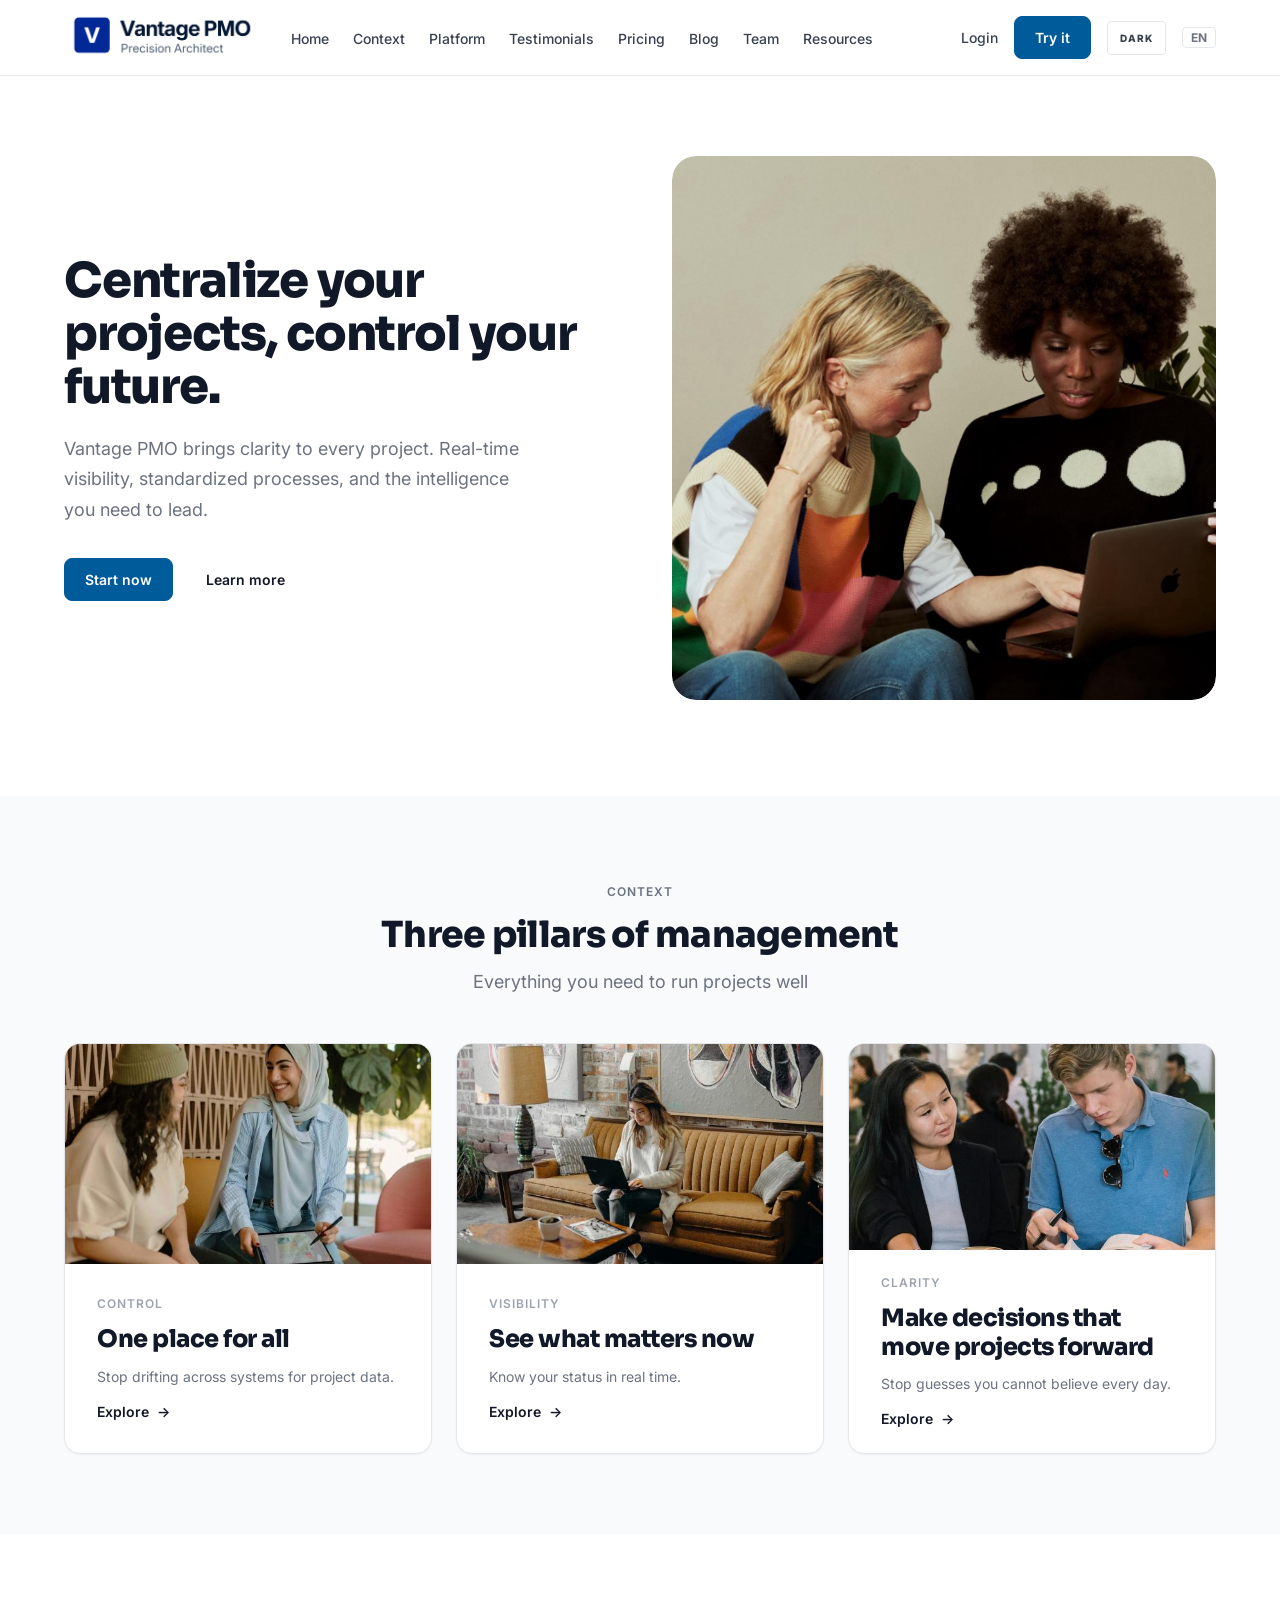
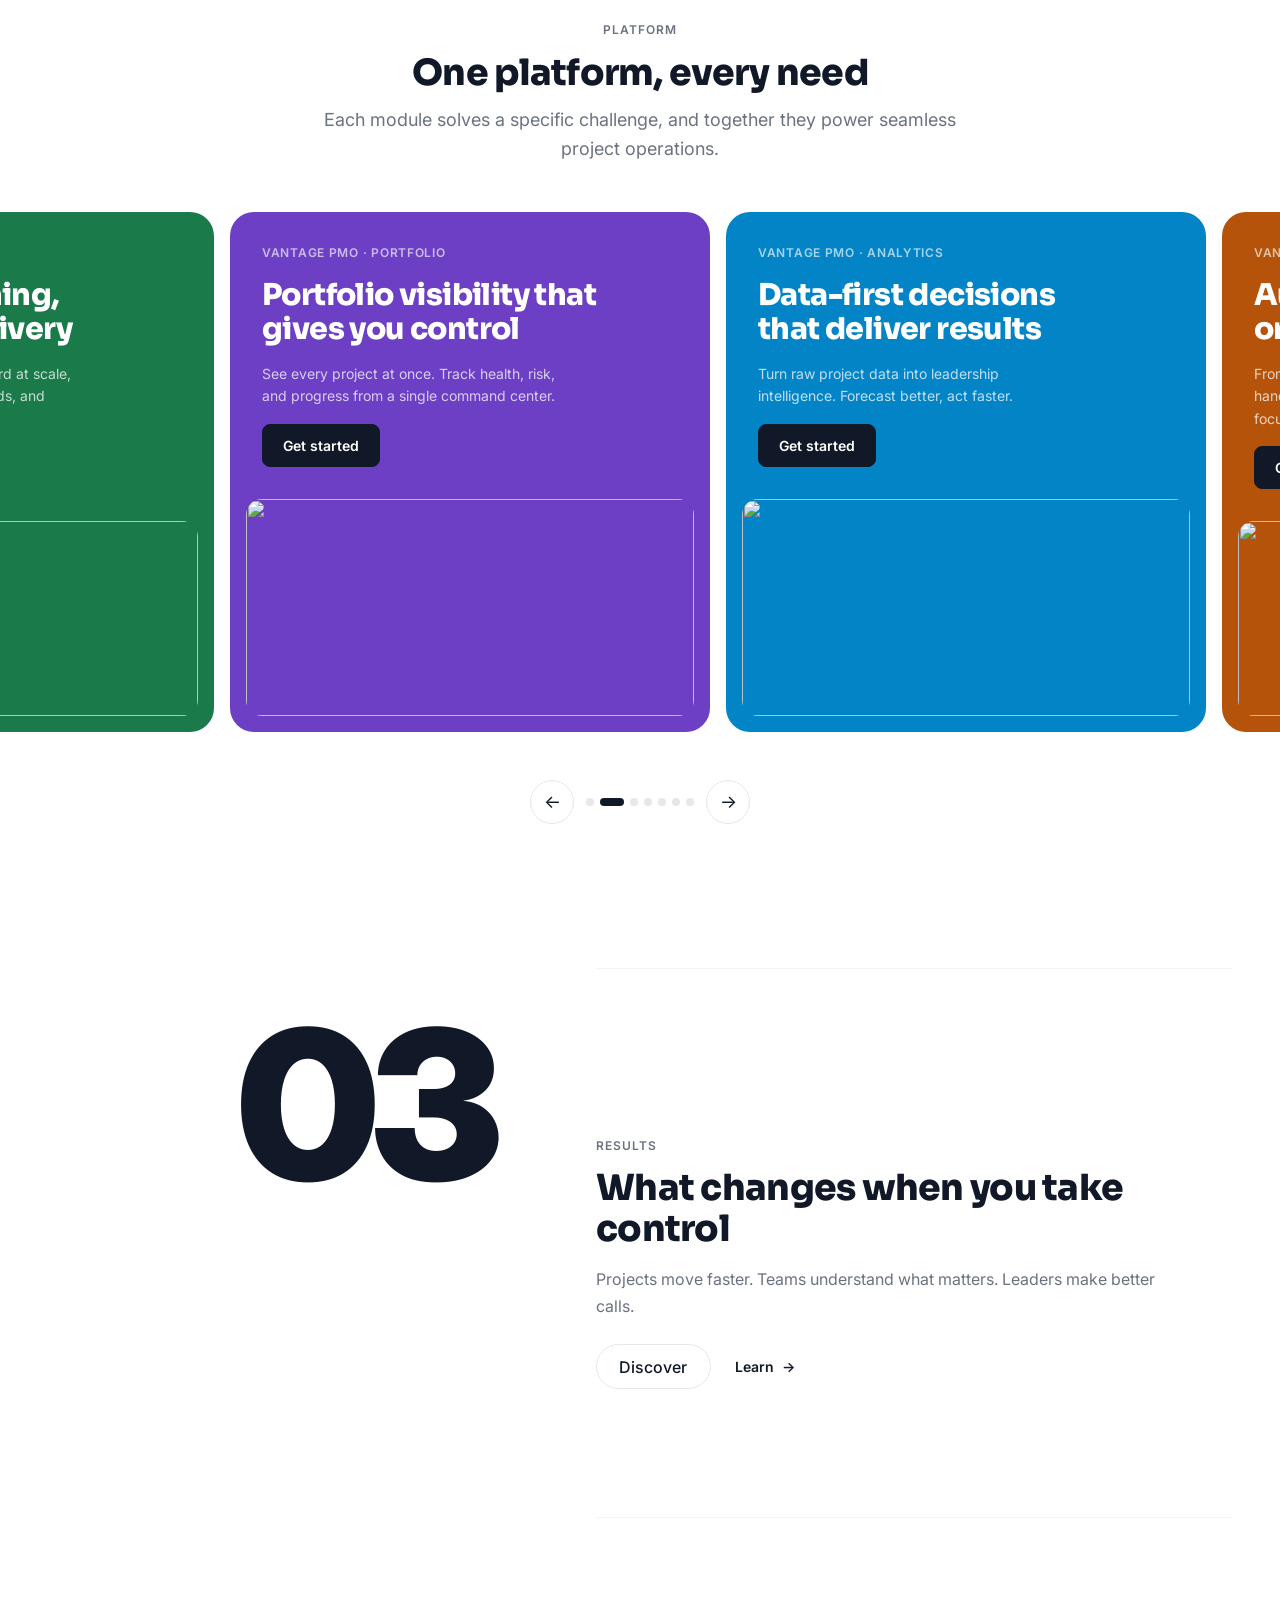
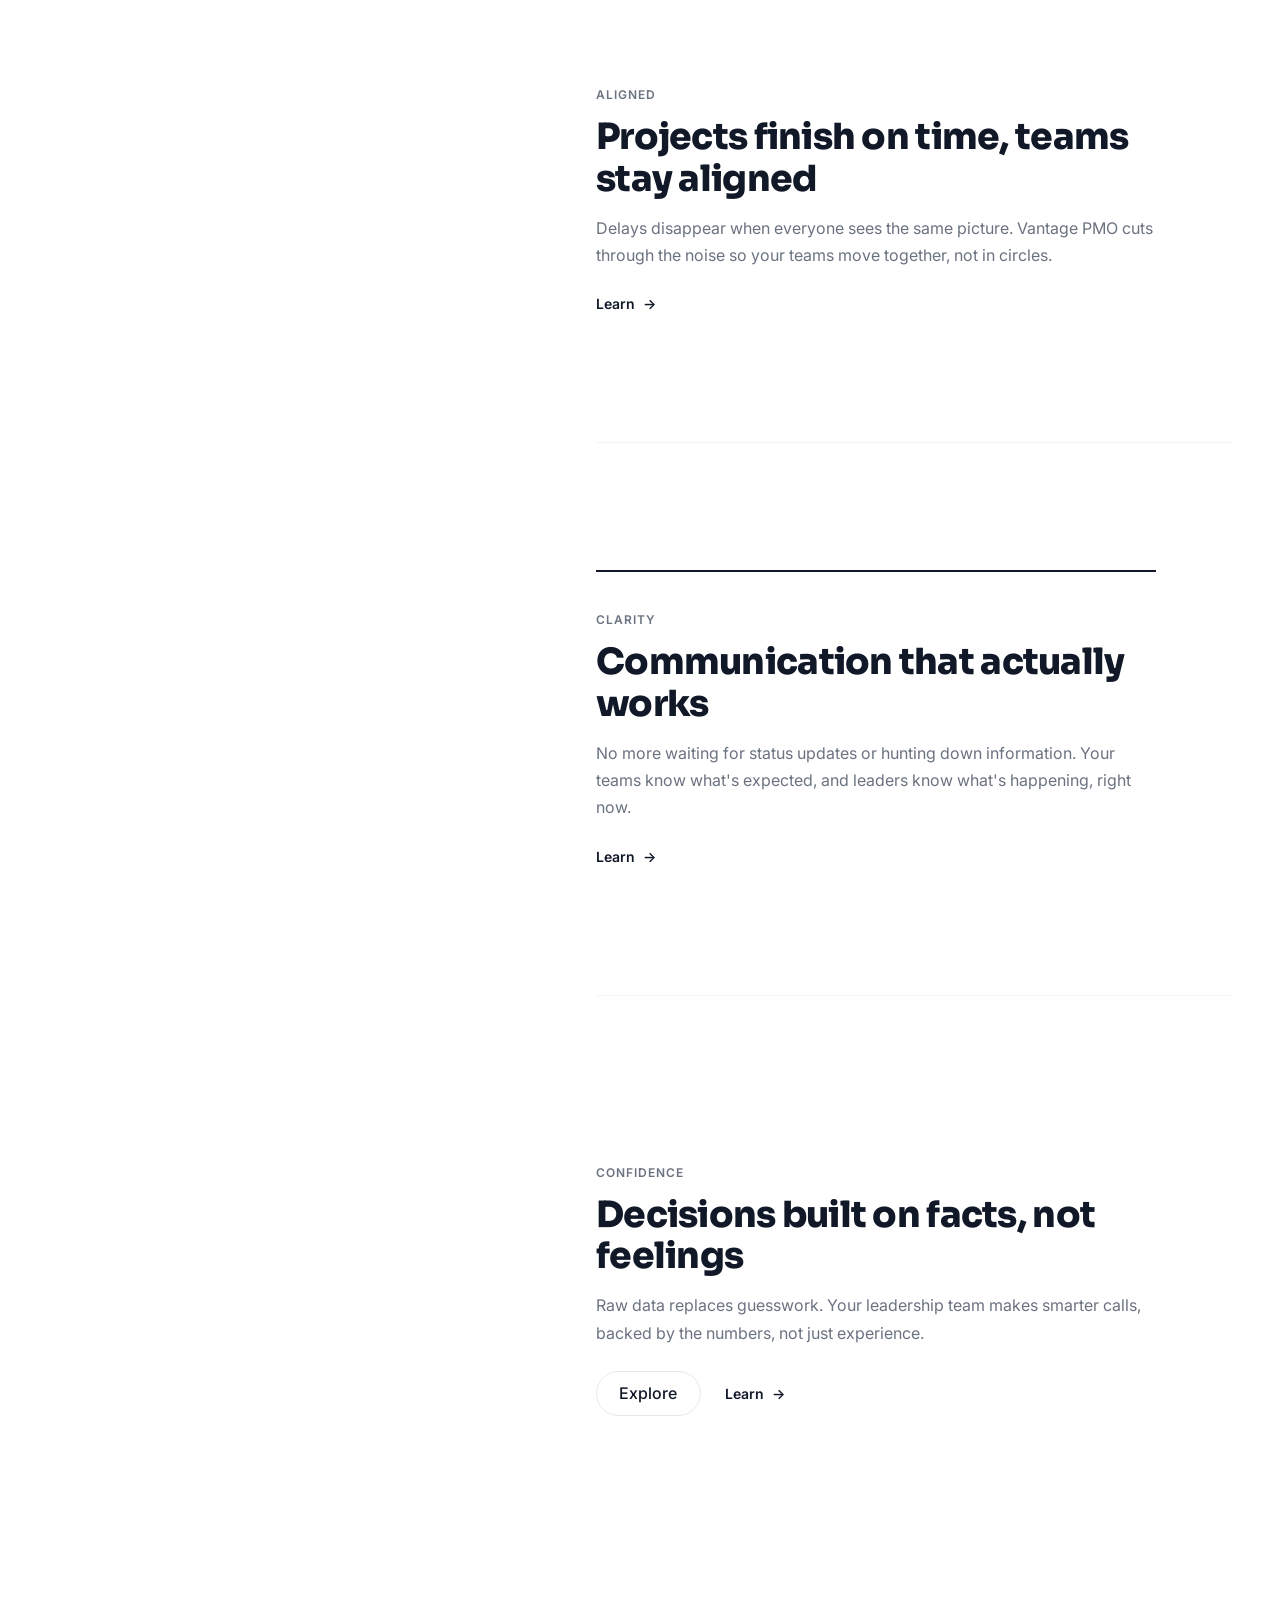
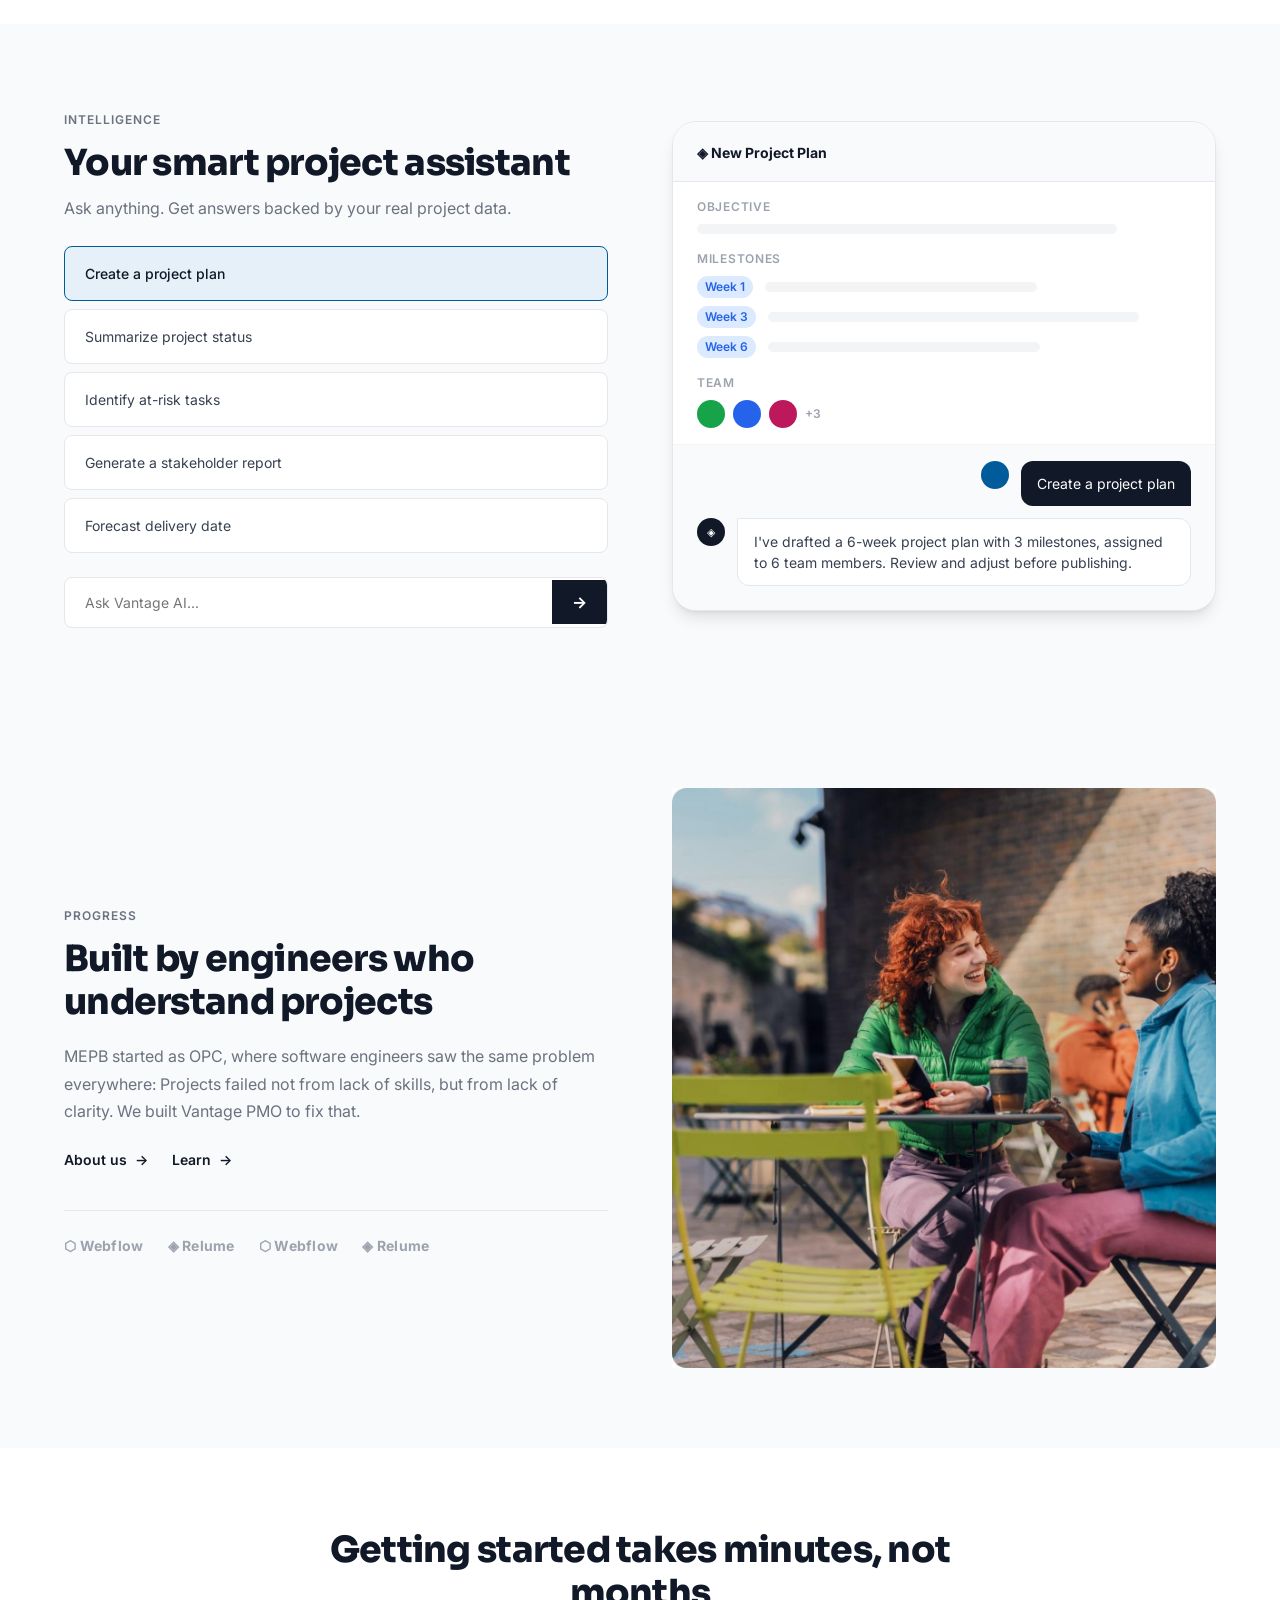
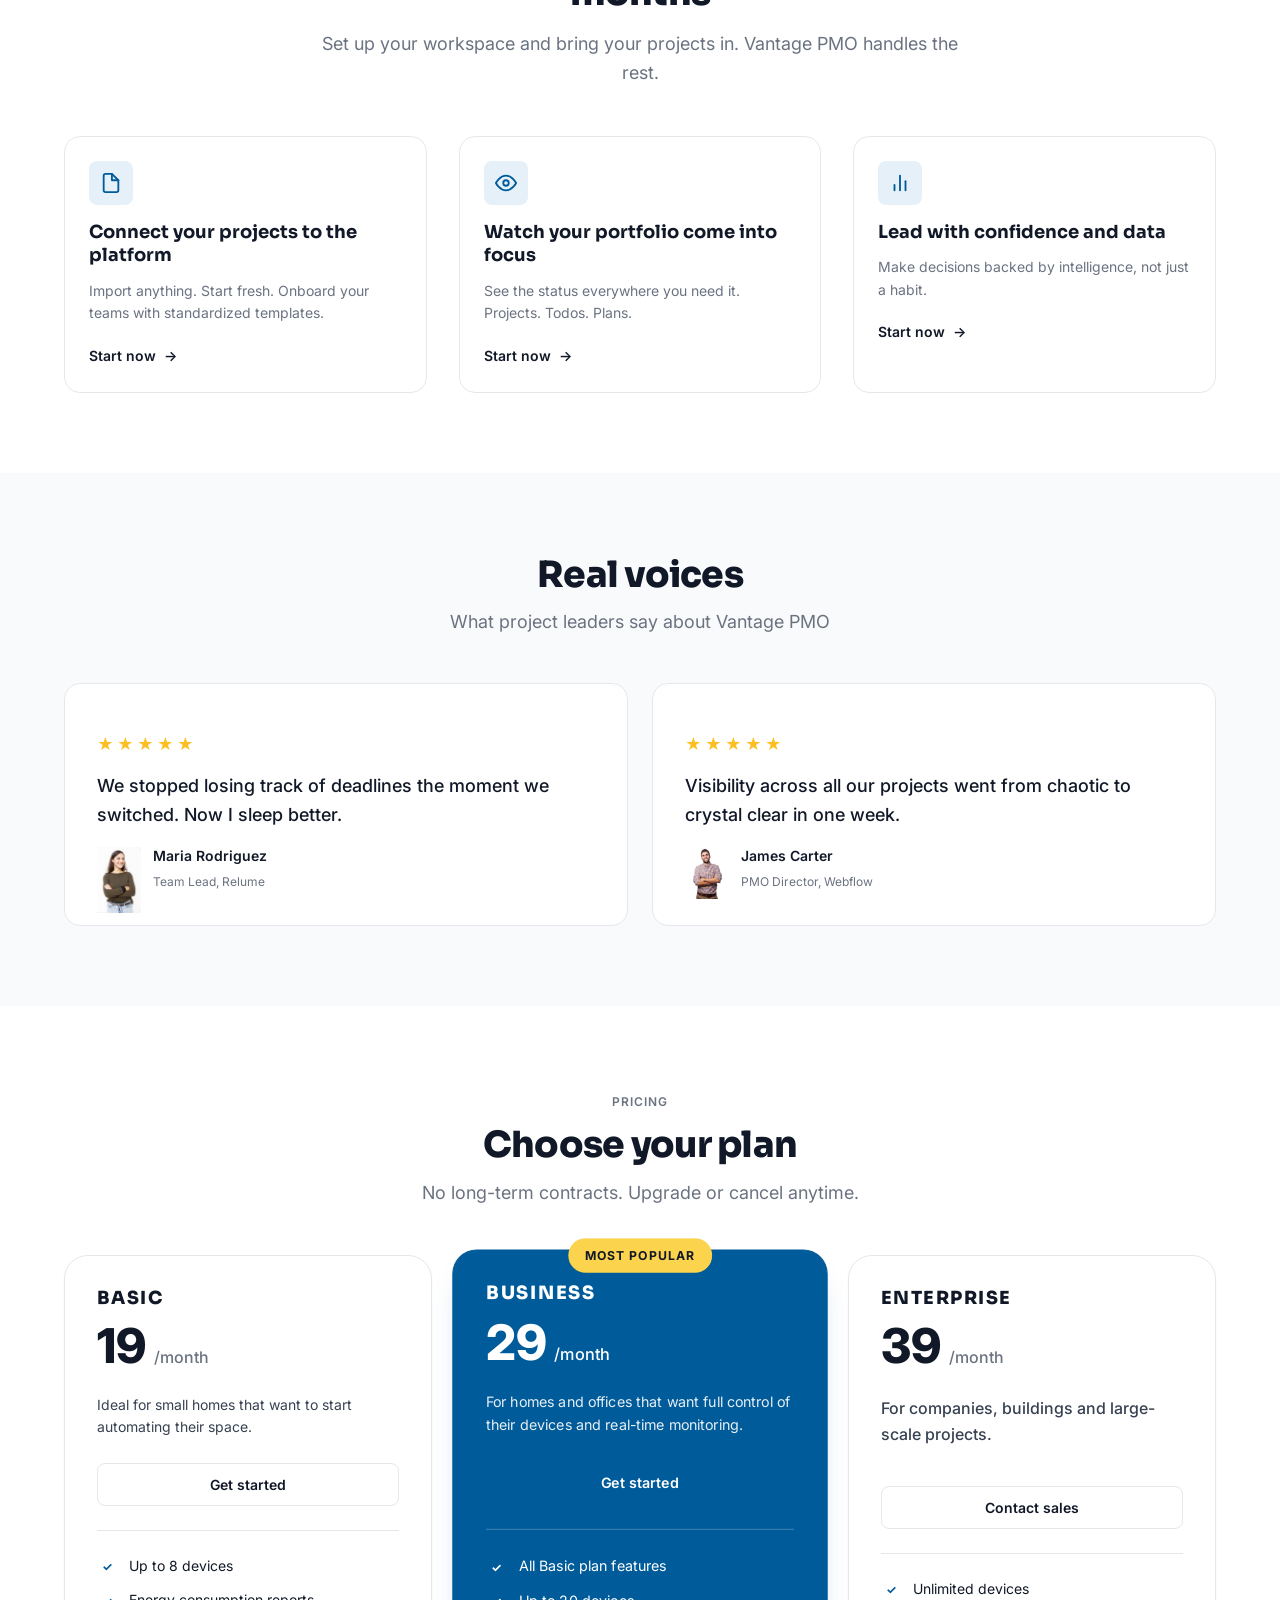
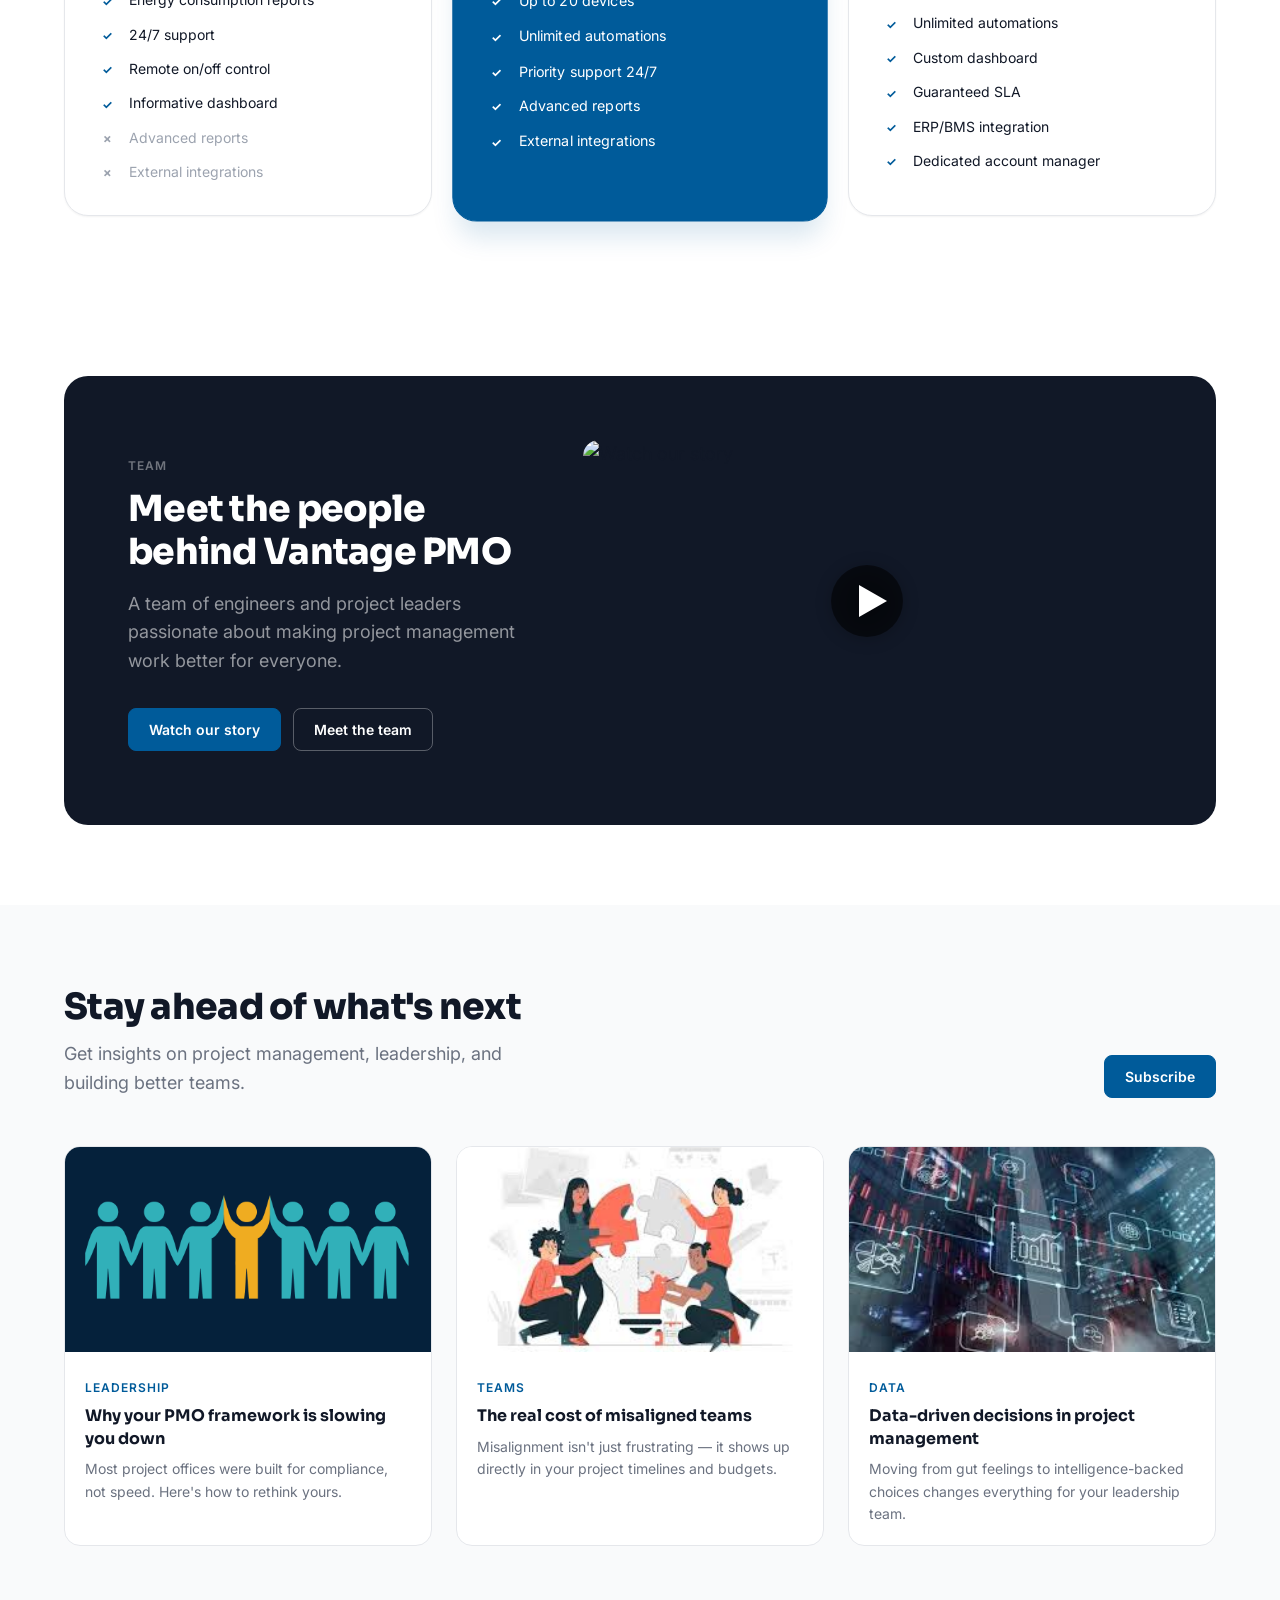
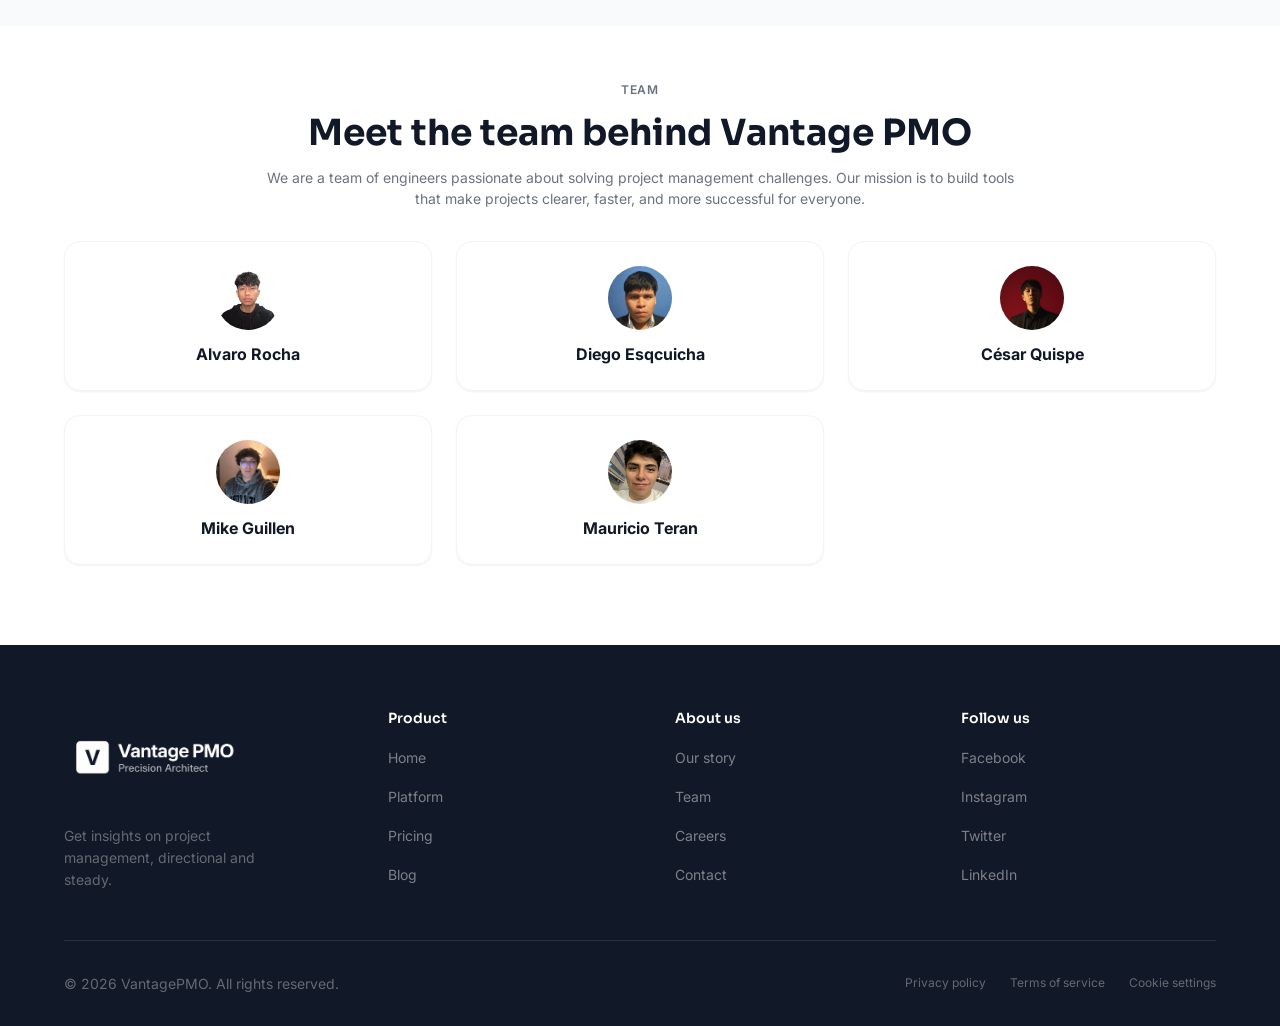
==== commit 8a182cbb: "feat: add pricing in i18n" ====
--- a/index.html
+++ b/index.html
@@ -42,7 +42,7 @@
         </nav>
 
         <div class="nav__actions">
-          <a href="Session_registration.html" class="nav__login" data-i18n="nav.login">Login</a>
+          <a href="https://vantagepmo-297ec.web.app" class="nav__login" data-i18n="nav.login">Login</a>
           <a href="#" class="btn btn--primary" data-i18n="nav.cta">Try it</a>
           <button class="nav__theme" id="themeSwitcher">
             <span class="nav__theme-text" id="themeText">DARK</span>
@@ -819,7 +819,7 @@
               <h3 class="pricing-card__name" data-i18n="pricing.basic.name">BASIC</h3>
               <div class="pricing-card__price">
                 <span class="pricing-card__amount" data-i18n="pricing.basic.price">19</span>
-                <span class="pricing-card__period">/month</span>
+                <span class="pricing-card__period" data-i18n="pricing.basic.period">/month</span>
               </div>
             </div>
             <p class="pricing-card__description" data-i18n="pricing.basic.description">
@@ -868,7 +868,7 @@
               <h3 class="pricing-card__name" data-i18n="pricing.business.name">BUSINESS</h3>
               <div class="pricing-card__price">
                 <span class="pricing-card__amount" data-i18n="pricing.business.price">29</span>
-                <span class="pricing-card__period">/month</span>
+                <span class="pricing-card__period" data-i18n="pricing.business.period">/month</span>
               </div>
             </div>
             <p class="pricing-card__description" data-i18n="pricing.business.description">
@@ -910,6 +910,10 @@
           <article class="pricing-card">
             <div class="pricing-card__header">
               <h3 class="pricing-card__name" data-i18n="pricing.enterprise.name">ENTERPRISE</h3>
+              <div class="pricing-card__price">
+                <span class="pricing-card__amount" data-i18n="pricing.enterprise.price">39</span>
+                <span class="pricing-card__period" data-i18n="pricing.enterprise.period">/month</span>
+              </div>
               <div class="pricing-card__price-custom">
                 <span class="pricing-card__cta-text" data-i18n="pricing.enterprise.description">
                   For companies, buildings and large-scale projects.
--- a/public/styles/style.css
+++ b/public/styles/style.css
@@ -1396,7 +1396,7 @@
   display: grid;
   grid-template-columns: repeat(3, minmax(0, 1fr));
   gap: var(--sp-6);
-  align-items: start;
+  align-items: stretch;
 }
 
 .pricing-card {
@@ -1410,6 +1410,7 @@
   position: relative;
   transition: all var(--transition-slow);
   box-shadow: var(--shadow-sm);
+  height: 100%;
 }
 
 .pricing-card:hover {
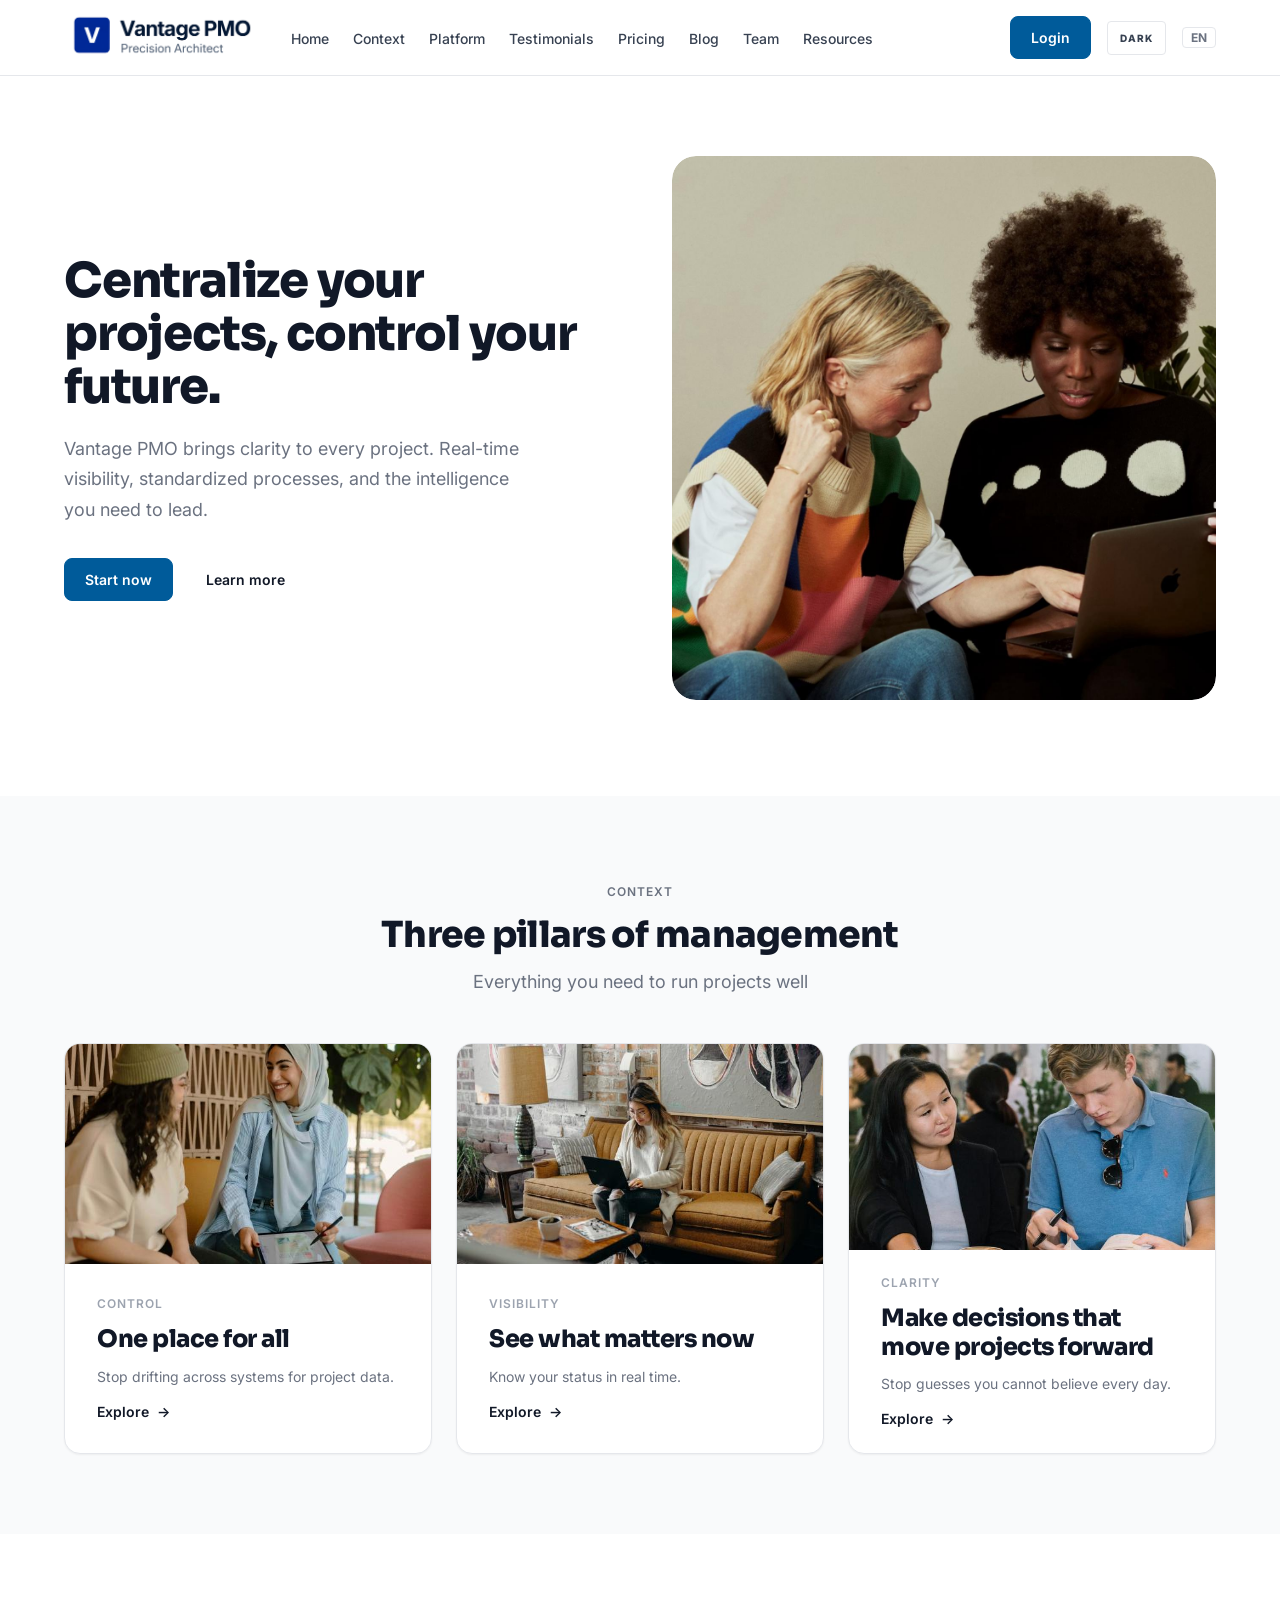
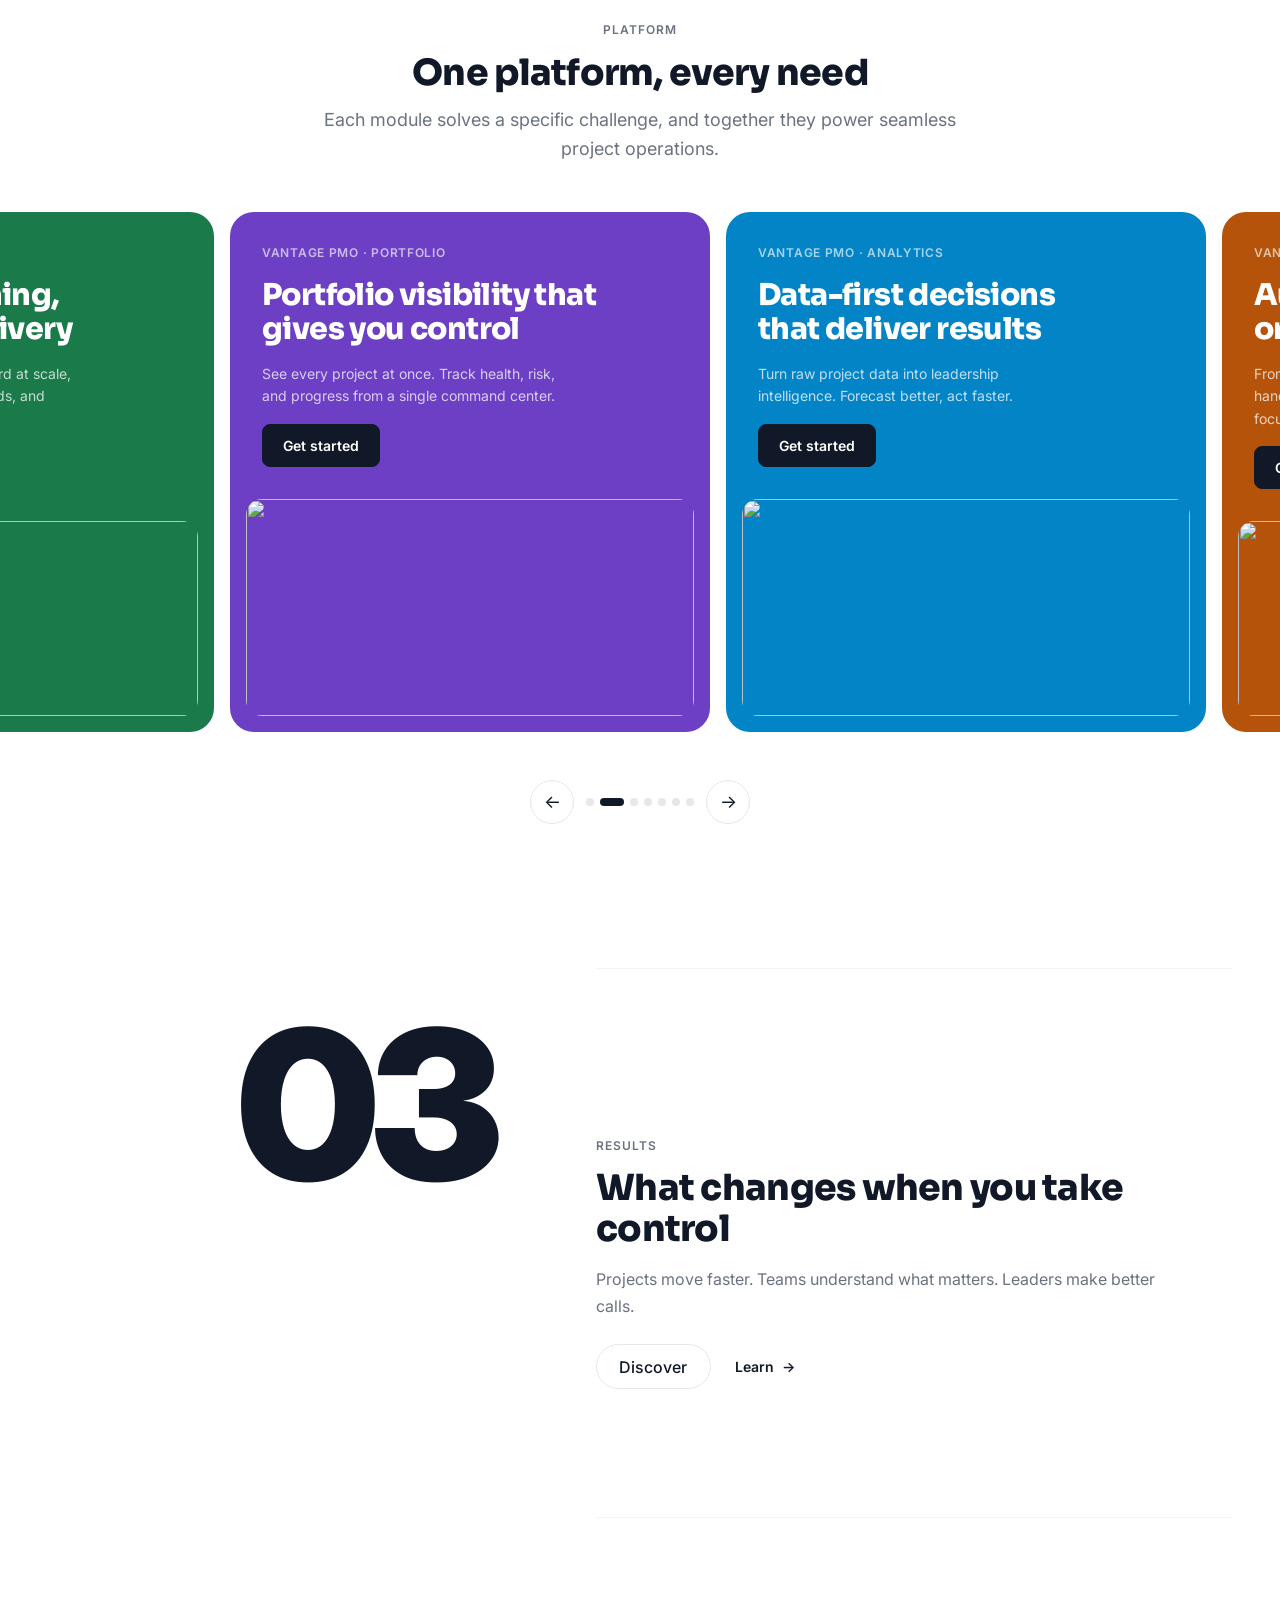
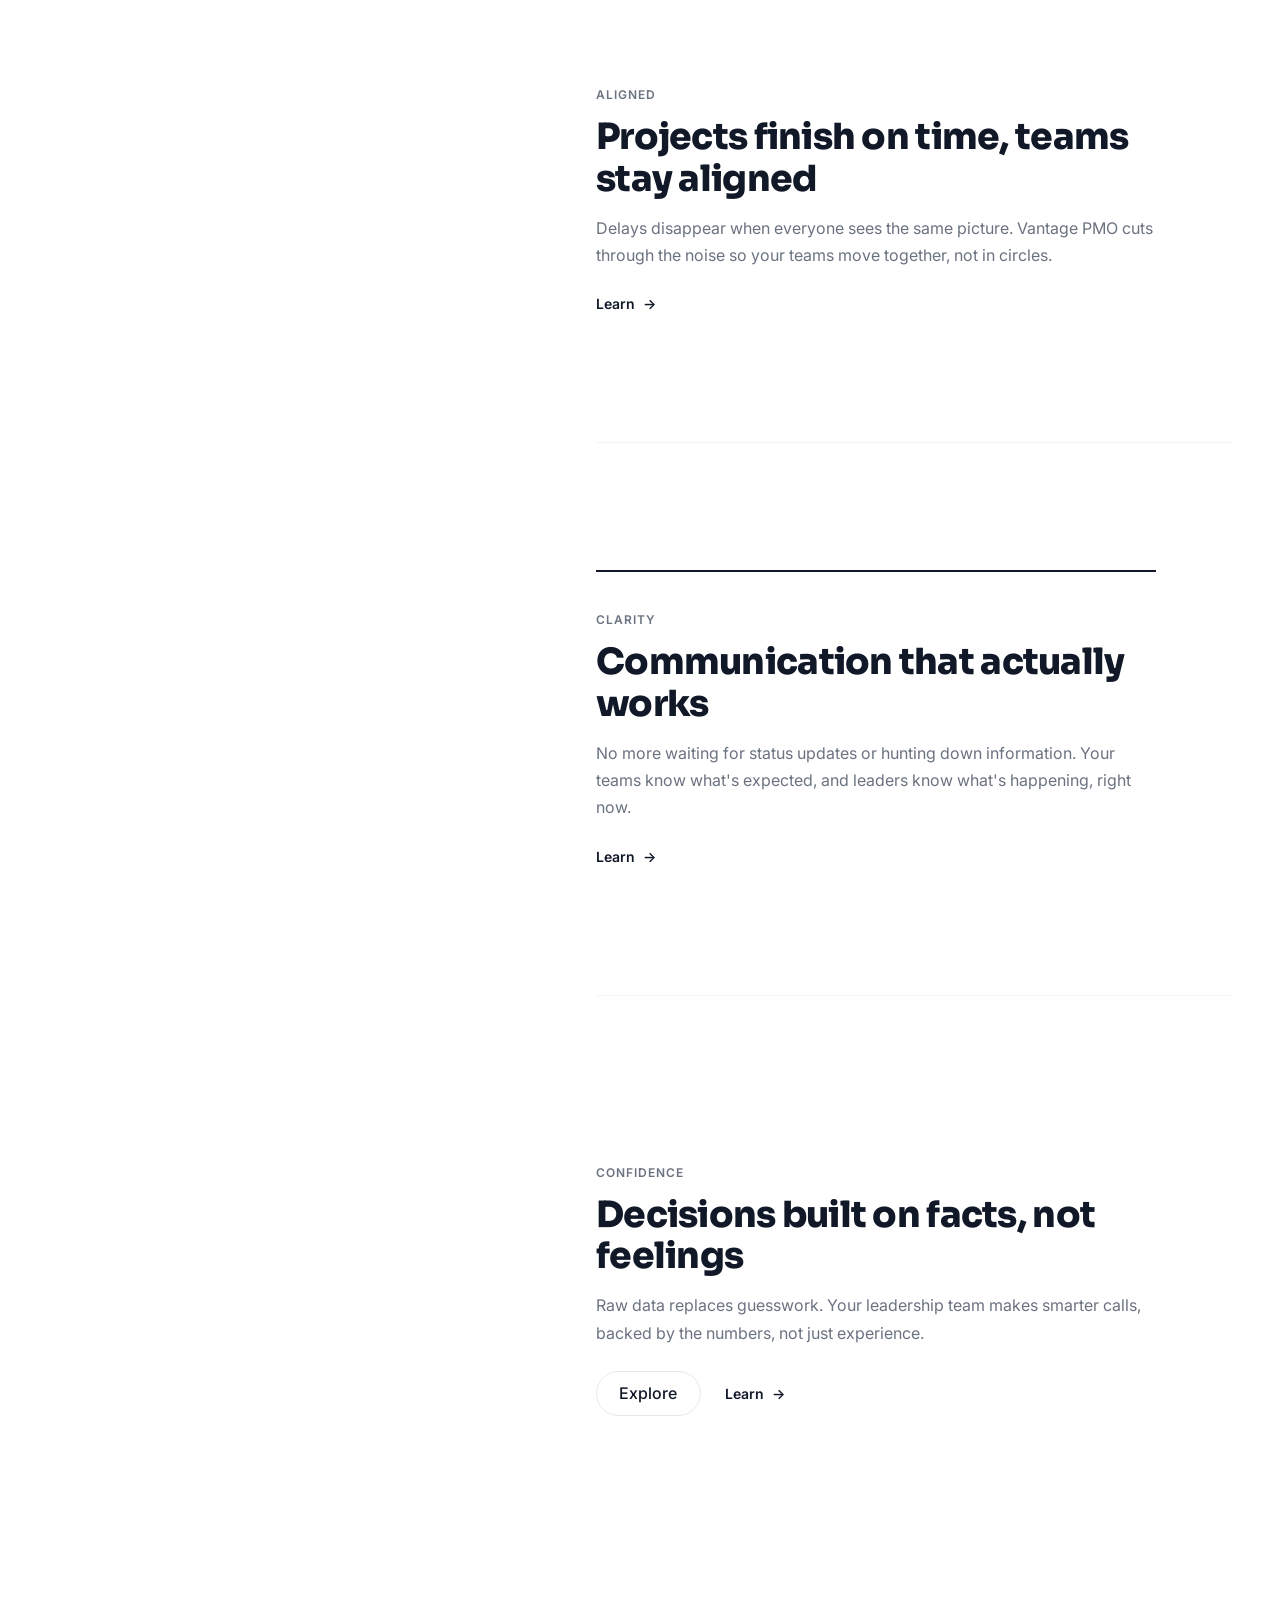
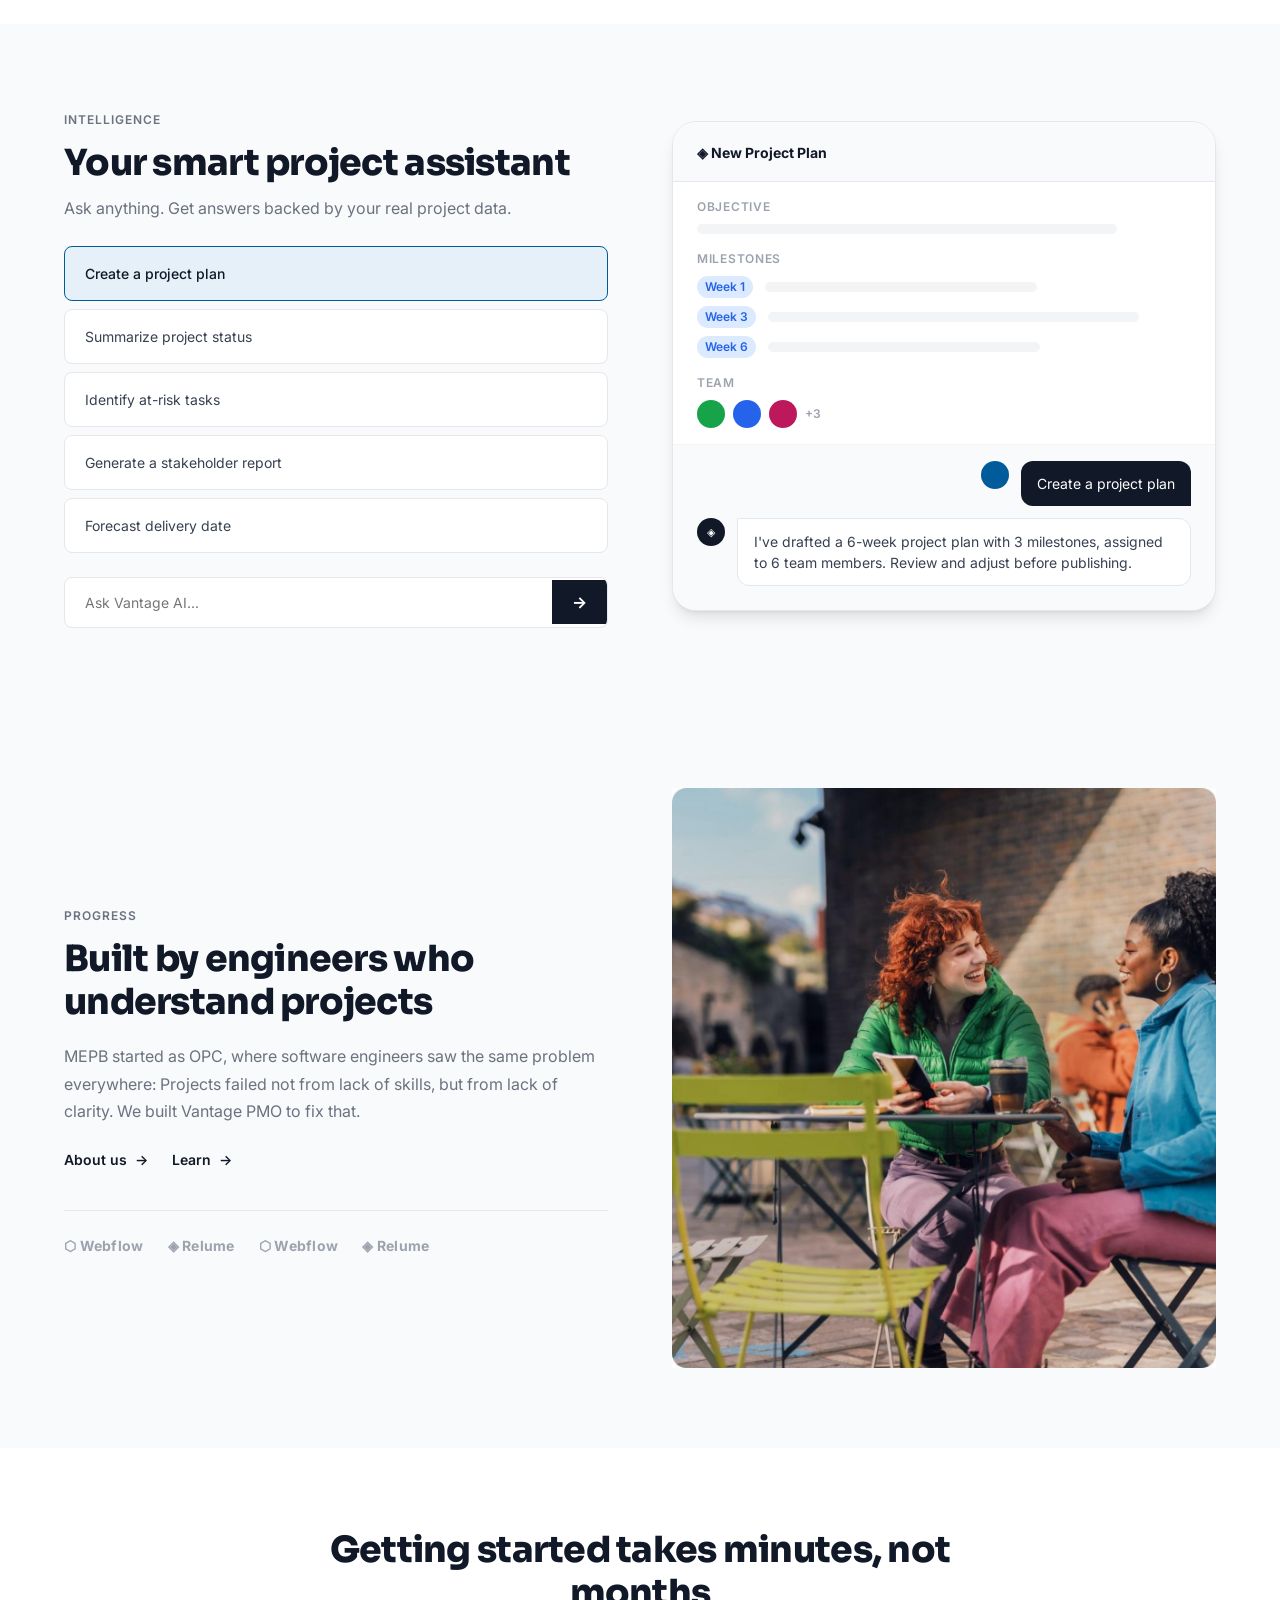
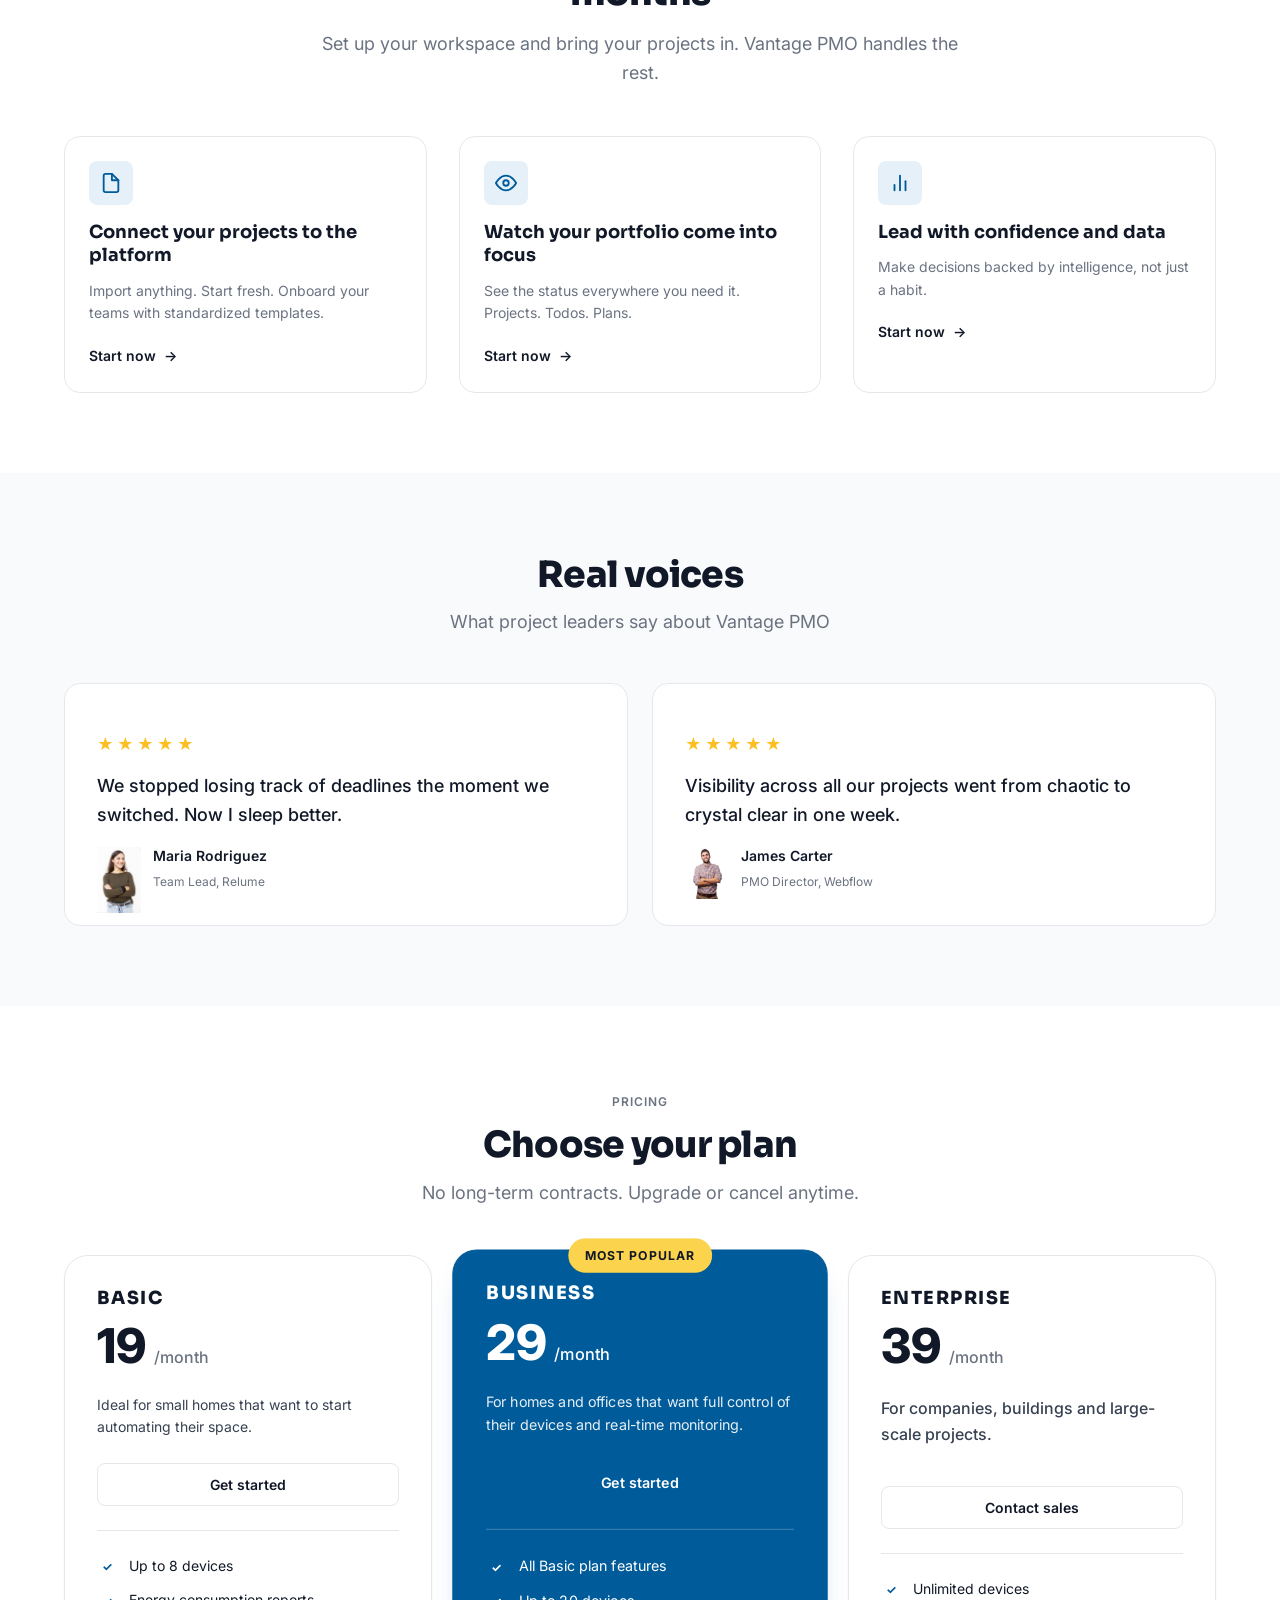
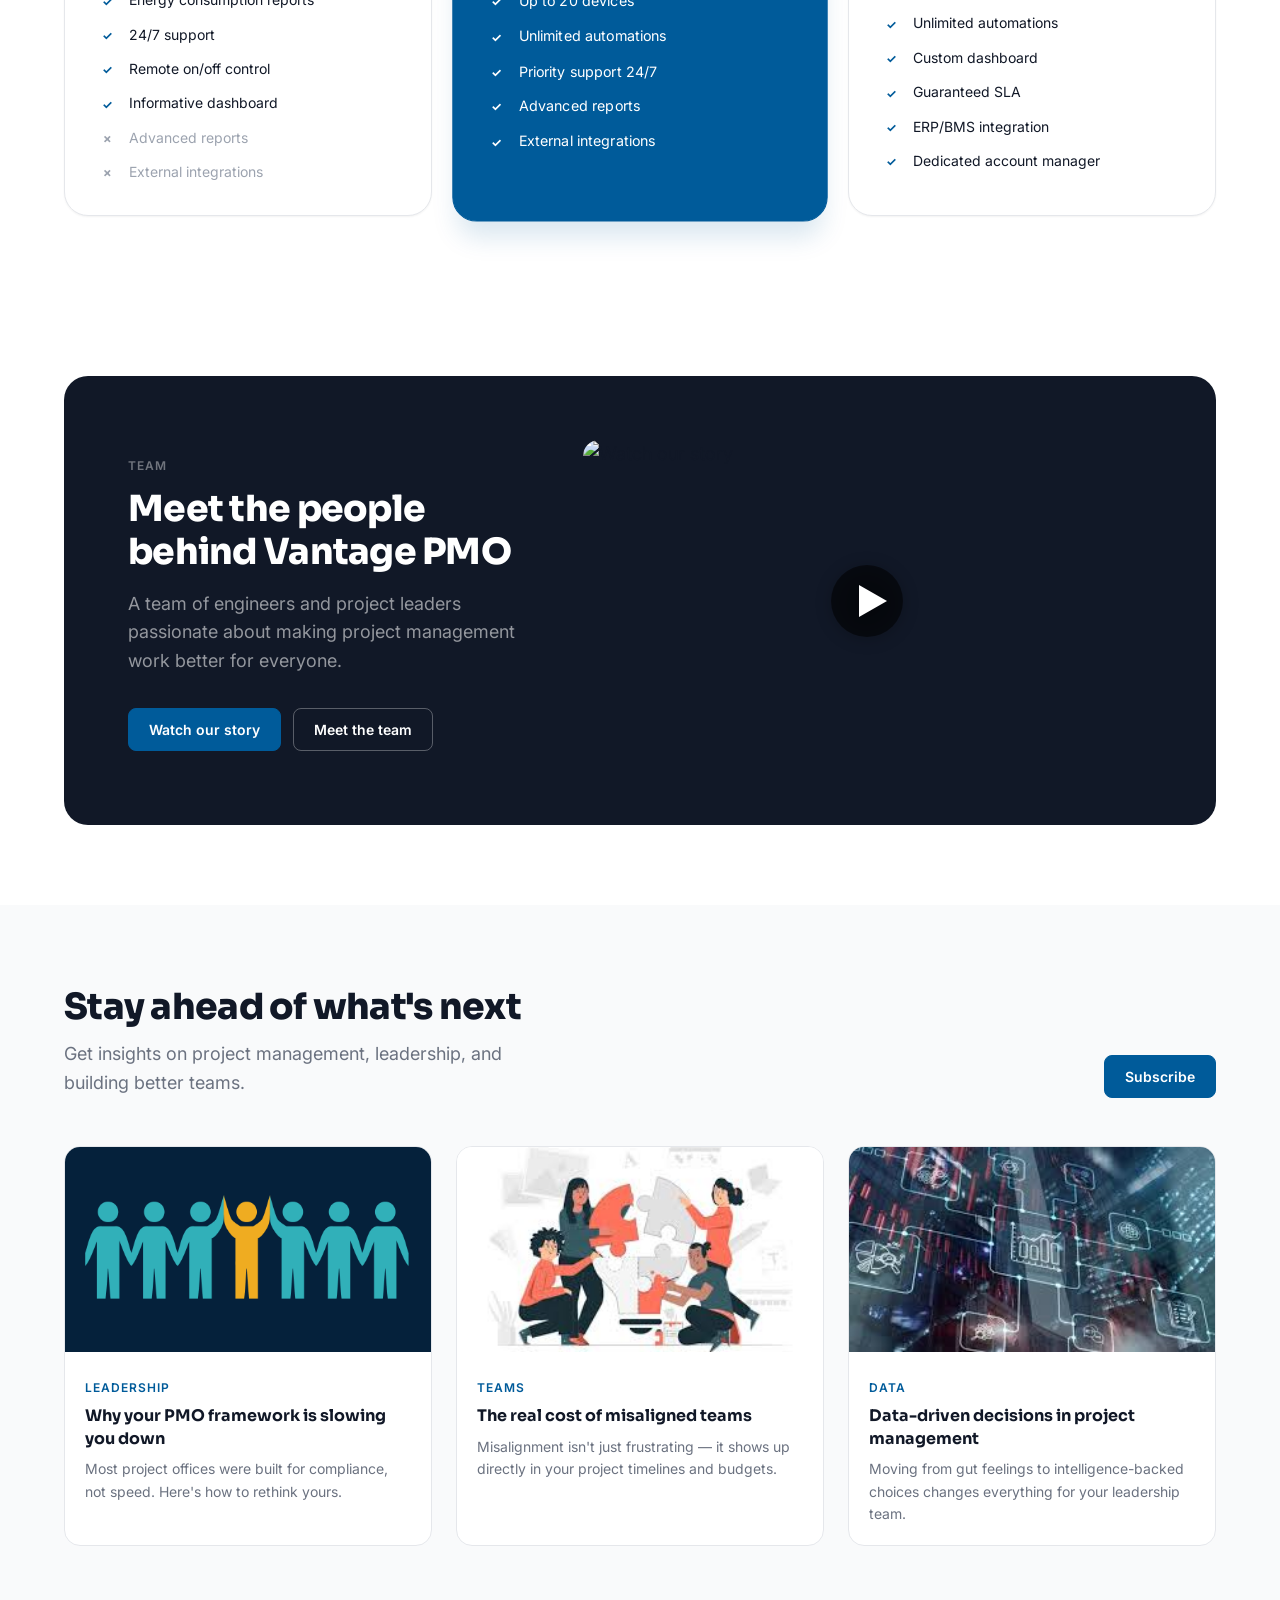
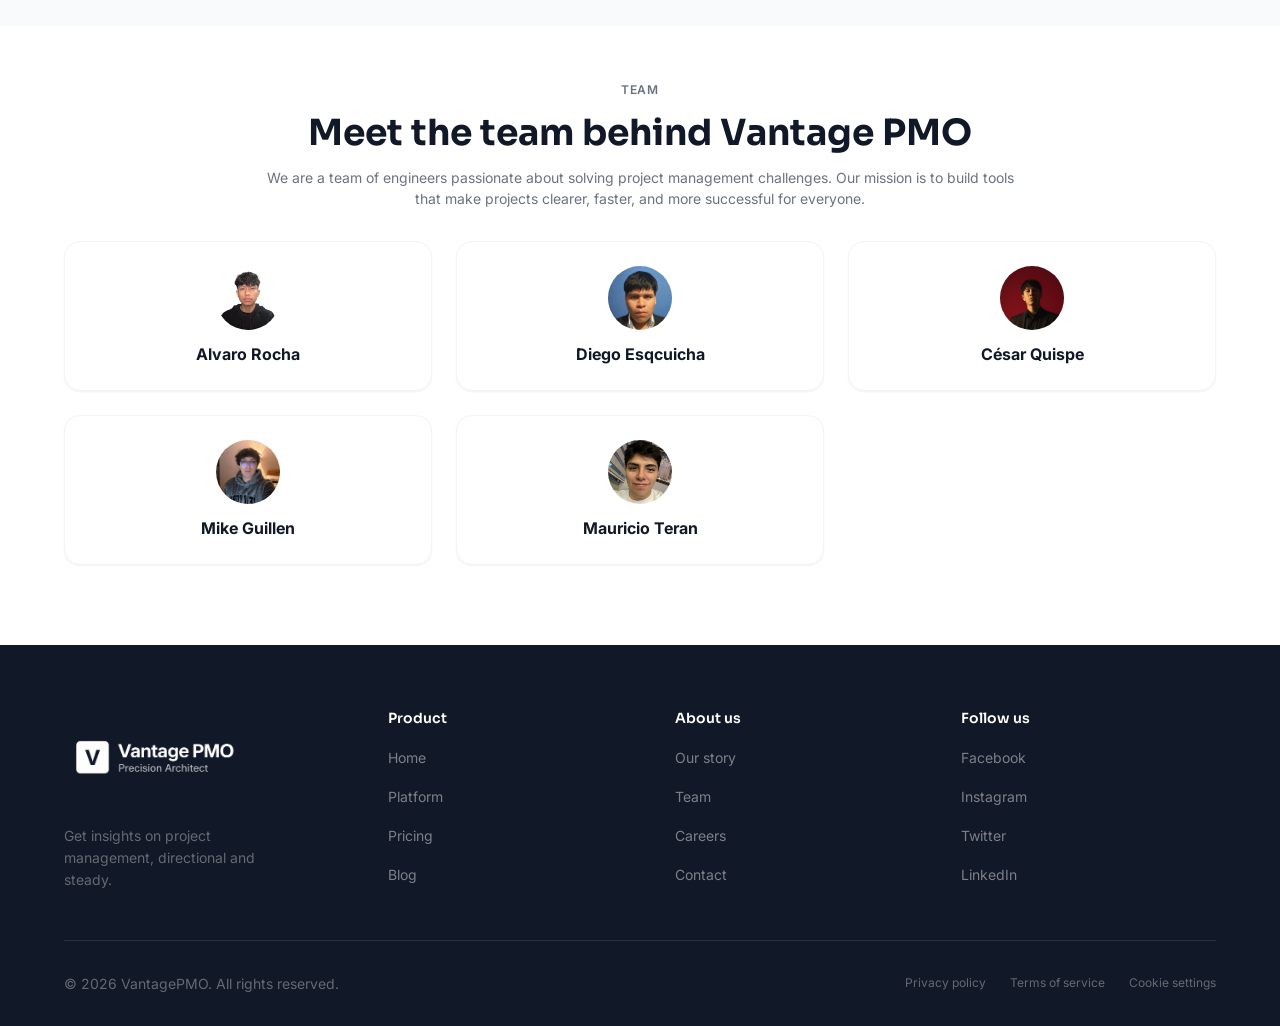
==== commit 31c7ced4: "fix: delete try-it button and refactor login url" ====
--- a/index.html
+++ b/index.html
@@ -42,8 +42,7 @@
         </nav>
 
         <div class="nav__actions">
-          <a href="https://vantagepmo-297ec.web.app" class="nav__login" data-i18n="nav.login">Login</a>
-          <a href="#" class="btn btn--primary" data-i18n="nav.cta">Try it</a>
+          <a href="https://vantagepmo-297ec.web.app" class="btn btn--primary" data-i18n="nav.login">Login</a>
           <button class="nav__theme" id="themeSwitcher">
             <span class="nav__theme-text" id="themeText">DARK</span>
           </button>
